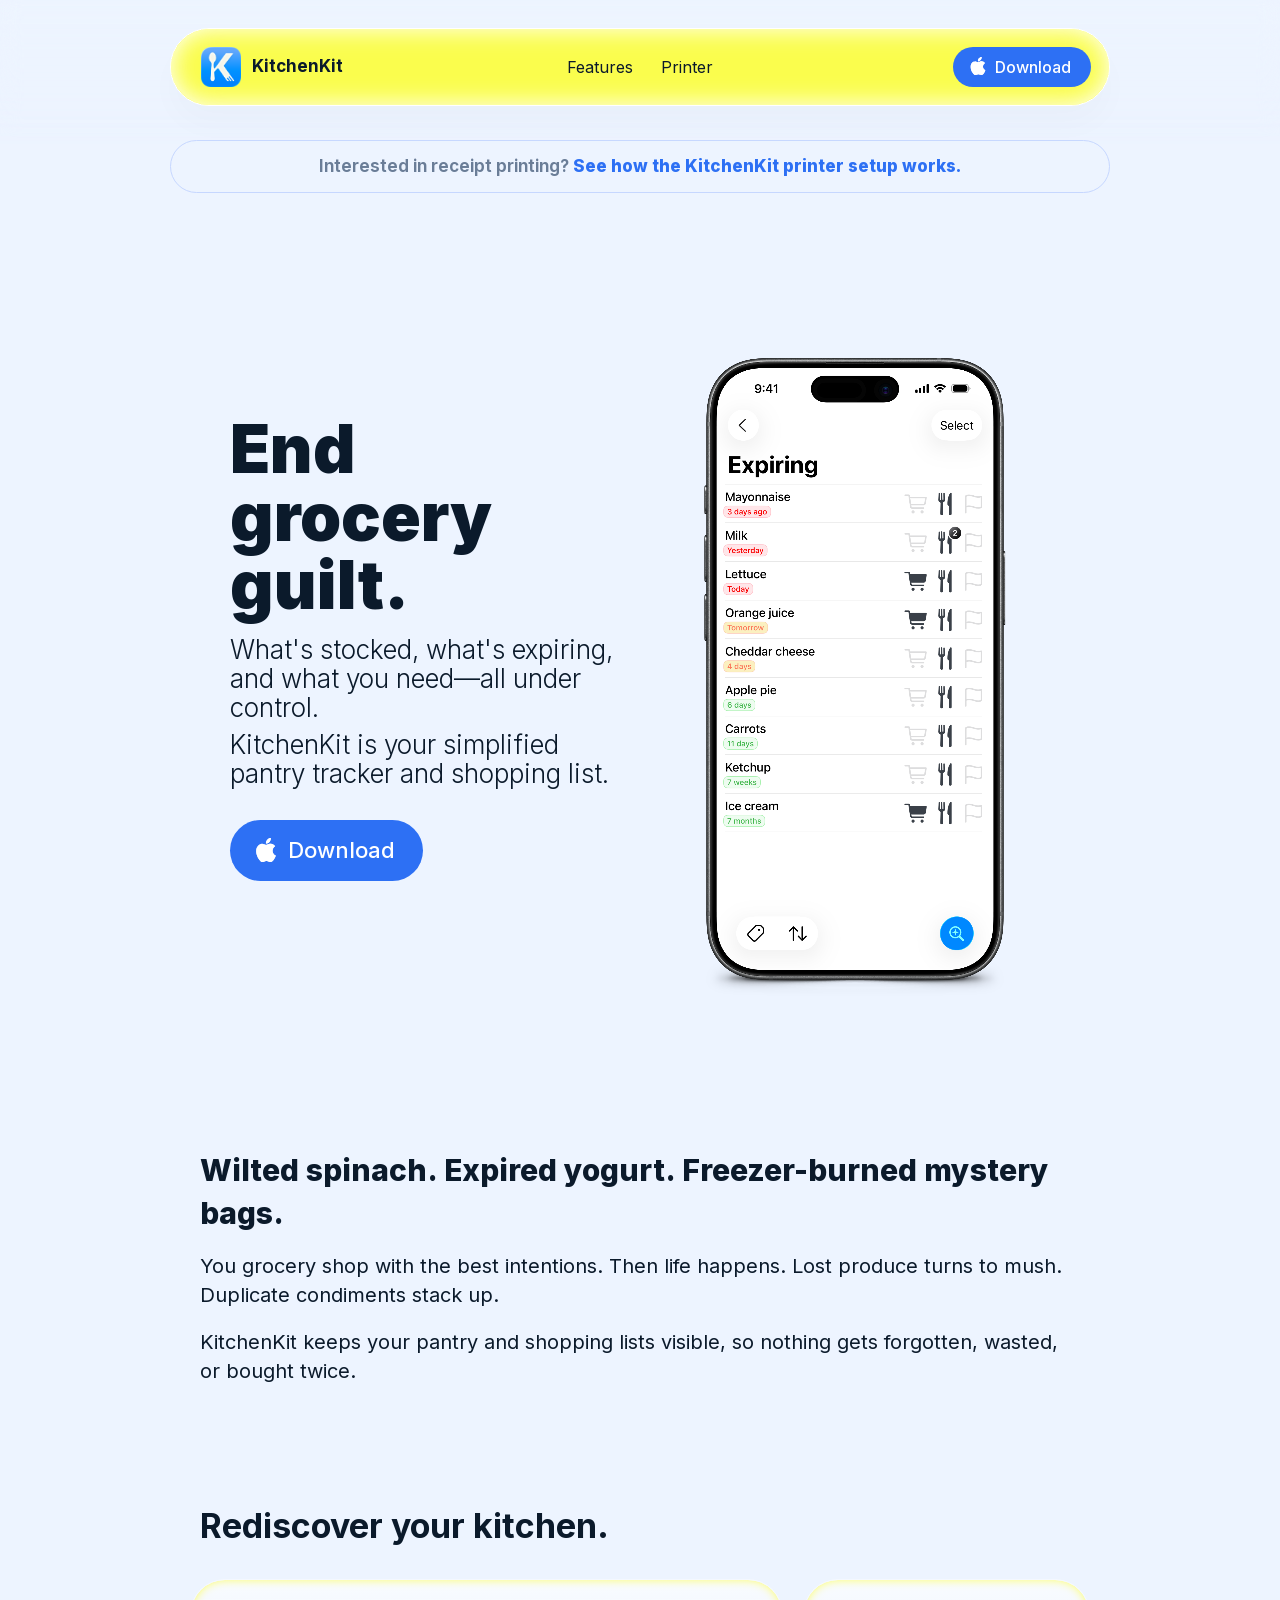
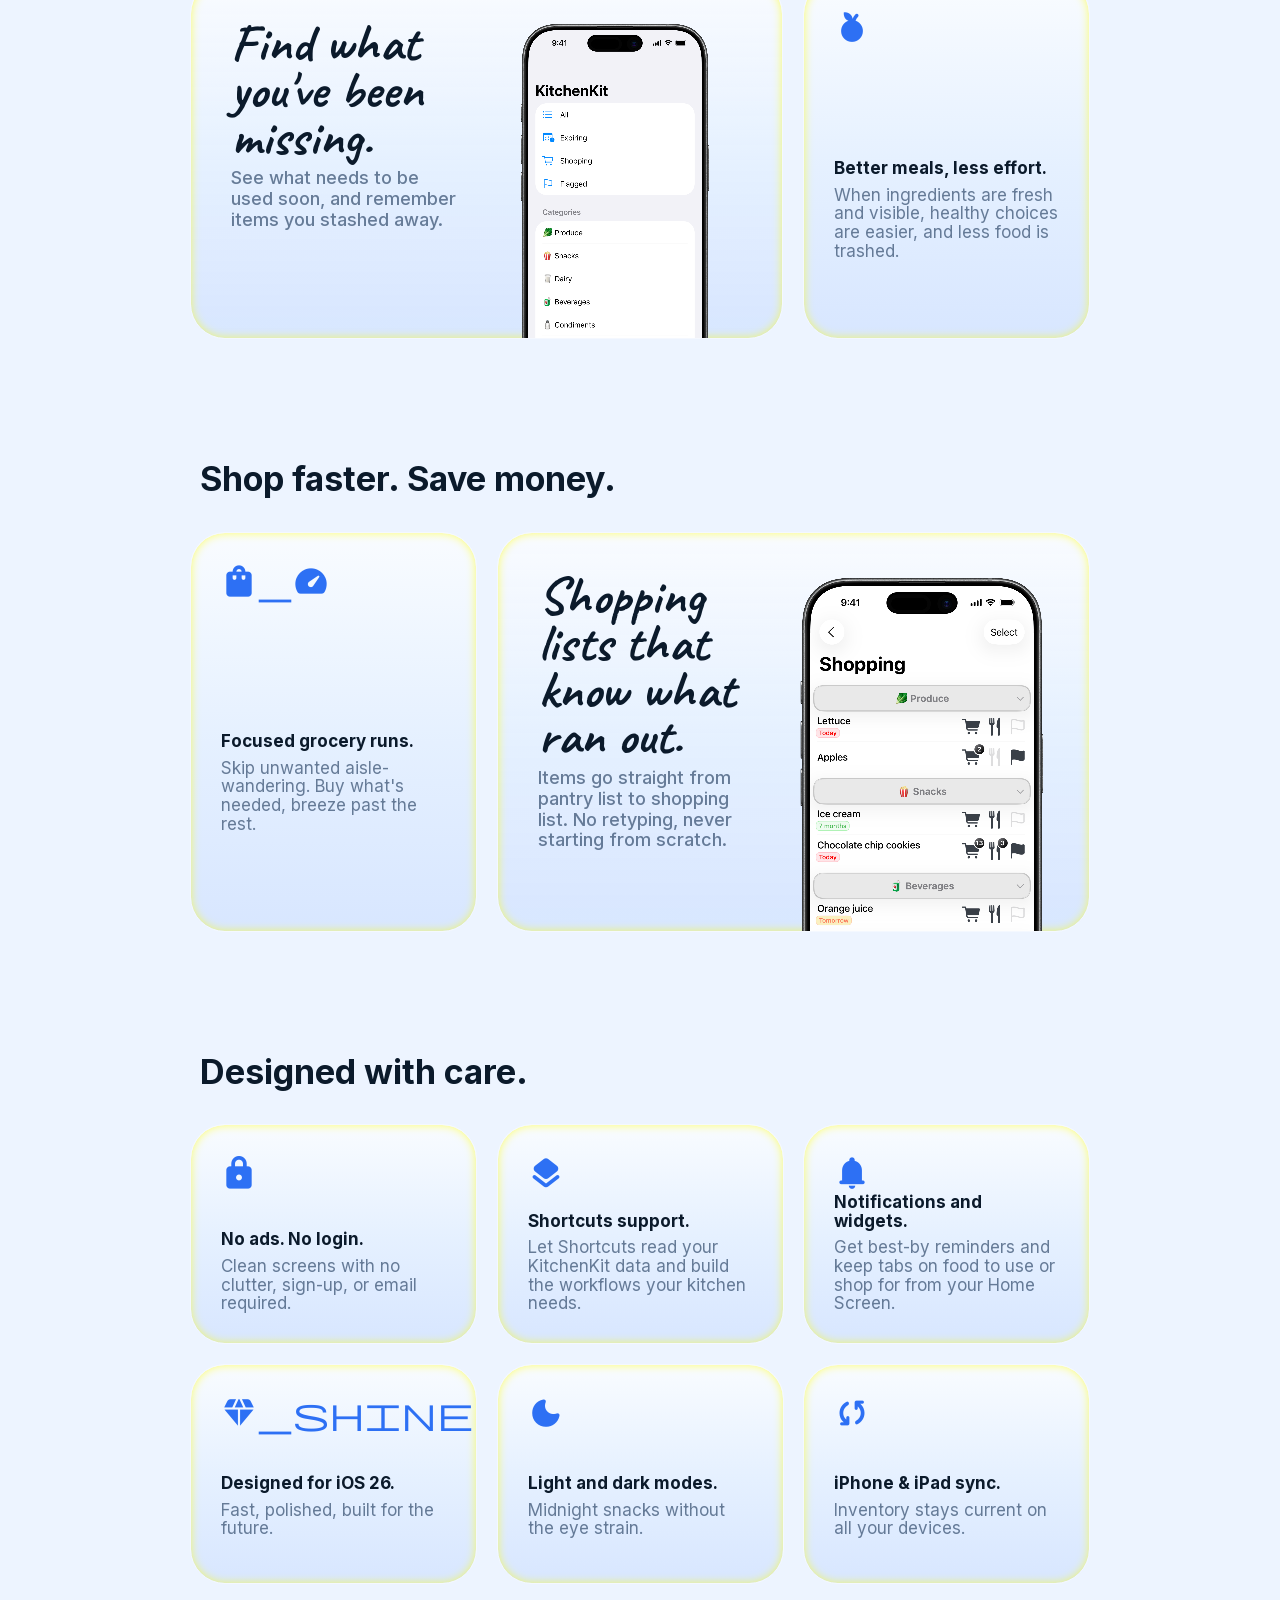
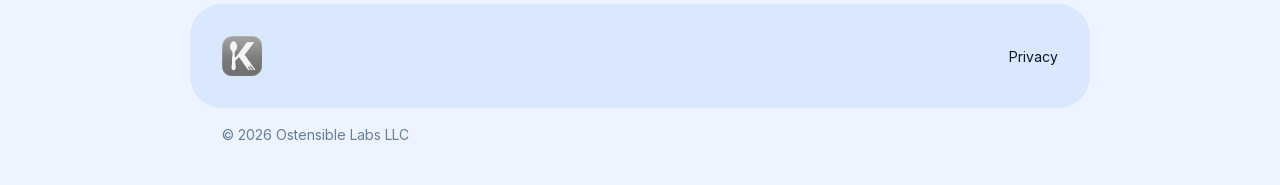
==== index.html @ ac27ef73 "Update site with new features and printer writeup" ====
<!DOCTYPE html><html lang="en" data-theme="system"><head><meta charSet="utf-8"/><meta name="viewport" content="width=device-width, initial-scale=1"/><link rel="preload" href="/_next/static/media/406d3fc8d5ec9f59-s.p.06~5xv2ritwv5.woff2" as="font" crossorigin="" type="font/woff2"/><link rel="preload" href="/_next/static/media/83afe278b6a6bb3c-s.p.0q-301v4kxxnr.woff2" as="font" crossorigin="" type="font/woff2"/><link rel="preload" href="/_next/static/media/a85fe84266768609-s.p.05b418i5bs~lg.woff2" as="font" crossorigin="" type="font/woff2"/><link rel="stylesheet" href="/_next/static/chunks/0ygfk40_zyodk.css" data-precedence="next"/><link rel="stylesheet" href="/_next/static/chunks/0njtrx52cuap4.css" data-precedence="next"/><link rel="stylesheet" href="/_next/static/chunks/0i_fiq9~obleo.css" data-precedence="next"/><link rel="preload" as="script" fetchPriority="low" href="/_next/static/chunks/0.ka_8e53791..js"/><script src="/_next/static/chunks/0egwww7hzojtt.js" async=""></script><script src="/_next/static/chunks/0.nyih6t2owxs.js" async=""></script><script src="/_next/static/chunks/02fs2wyvw114e.js" async=""></script><script src="/_next/static/chunks/turbopack-13m7b_8ivuszm.js" async=""></script><script src="/_next/static/chunks/03.egb8qn_ih4.js" async=""></script><script src="/_next/static/chunks/0i71lkp~0_t5l.js" async=""></script><script src="/_next/static/chunks/0c_oglwvjbowc.js" async=""></script><script src="/_next/static/chunks/17ot4vrs5p2jm.js" async=""></script><link rel="preload" href="https://fonts.googleapis.com/css2?family=Material+Symbols+Rounded:opsz,wght,FILL,GRAD@30,600,0..1,0&amp;icon_names=block,check_circle,close,dark_mode,diamond_shine,kitchen,layers,lock,mail,menu,notifications,nutrition,open_in_full,open_in_new,pause,play_arrow,savings,send,shopping_bag_speed,star,sync,target" as="style"/><meta name="apple-itunes-app" content="app-id=6754018760"/><link rel="icon" href="/favicon.png" type="image/png" sizes="48x48"/><meta name="next-size-adjust" content=""/><title>KitchenKit: Grocery Organizer App</title><meta name="description" content="KitchenKit is a pantry inventory and grocery list app for iPhone and iPad. Track what&#x27;s stocked, see what&#x27;s expiring, and avoid duplicate purchases. No ads, no login required."/><meta property="og:title" content="KitchenKit"/><meta property="og:description" content="End grocery guilt with simple tracking you&#x27;ll stick with."/><meta property="og:url" content="https://kitchenkitapp.com"/><meta property="og:image" content="https://kitchenkitapp.com/og-preview.png"/><meta property="og:image:width" content="1200"/><meta property="og:image:height" content="720"/><meta property="og:type" content="website"/><meta name="twitter:card" content="summary_large_image"/><meta name="twitter:title" content="KitchenKit"/><meta name="twitter:description" content="Track inventory, catch expiring items, and shop with confidence."/><meta name="twitter:image" content="https://kitchenkitapp.com/og-preview.png"/><style id="theme-style">
      :root,
      :root[data-theme="light"] {
        color-scheme: light;
        --color-scheme: light;
        --color-text-primary: oklch(21.42% 0.04 252.78deg);
--color-text-secondary: oklch(34.62% 0.07 256.04deg / 0.64);
--color-fill-0: oklch(100% 0 none);
--color-fill-1: oklch(96.58% 0.02 262.77deg);
--color-fill-2: oklch(92.63% 0.04 264.4deg);
--color-fill-3: oklch(87.94% 0.06 267.05deg);
--color-accent-brand: oklch(57.99% 0.21 262.05deg);
--color-accent-orange: oklch(75.33% 0.17 55.71deg);
--color-accent-green: oklch(73.03% 0.19 147.44deg);
--color-accent-red: oklch(65.42% 0.23 28.66deg);
--color-accent-blue: oklch(60.27% 0.22 257.42deg);
--color-accent-indigo: oklch(52.94% 0.19 278.34deg);
--color-accent-mint: oklch(74.81% 0.13 189.02deg);
--color-accent-purple: oklch(61.49% 0.21 312.42deg);
--color-accent-pink: oklch(64.97% 0.24 17.9deg);
--color-text-accent-brand: oklch(100% 0 none);
      }

      @media (prefers-color-scheme: dark) {
        :root {
          color-scheme: dark;
          --color-scheme: dark;
          --color-text-primary: oklch(97.27% 0.01 266.74deg);
--color-text-secondary: oklch(87.25% 0.05 261.35deg / 0.7);
--color-fill-0: oklch(18.31% 0.03 263.38deg);
--color-fill-1: oklch(20.13% 0.03 263.36deg);
--color-fill-2: oklch(27.42% 0.05 262.63deg);
--color-fill-3: oklch(32.5% 0.06 264.64deg);
--color-accent-brand: oklch(61.2% 0.17 258.48deg);
--color-accent-orange: oklch(76.19% 0.17 57.05deg);
--color-accent-green: oklch(75.55% 0.21 146.98deg);
--color-accent-red: oklch(66.33% 0.22 28.29deg);
--color-accent-blue: oklch(62.42% 0.21 255.48deg);
--color-accent-indigo: oklch(55.64% 0.2 278.15deg);
--color-accent-mint: oklch(85.14% 0.11 192.43deg);
--color-accent-purple: oklch(65.6% 0.23 312.43deg);
--color-accent-pink: oklch(65.77% 0.23 16.02deg);
--color-text-accent-brand: oklch(100% 0 none);
        }
      }

      :root[data-theme="dark"] {
        color-scheme: dark;
        --color-scheme: dark;
        --color-text-primary: oklch(97.27% 0.01 266.74deg);
--color-text-secondary: oklch(87.25% 0.05 261.35deg / 0.7);
--color-fill-0: oklch(18.31% 0.03 263.38deg);
--color-fill-1: oklch(20.13% 0.03 263.36deg);
--color-fill-2: oklch(27.42% 0.05 262.63deg);
--color-fill-3: oklch(32.5% 0.06 264.64deg);
--color-accent-brand: oklch(61.2% 0.17 258.48deg);
--color-accent-orange: oklch(76.19% 0.17 57.05deg);
--color-accent-green: oklch(75.55% 0.21 146.98deg);
--color-accent-red: oklch(66.33% 0.22 28.29deg);
--color-accent-blue: oklch(62.42% 0.21 255.48deg);
--color-accent-indigo: oklch(55.64% 0.2 278.15deg);
--color-accent-mint: oklch(85.14% 0.11 192.43deg);
--color-accent-purple: oklch(65.6% 0.23 312.43deg);
--color-accent-pink: oklch(65.77% 0.23 16.02deg);
--color-text-accent-brand: oklch(100% 0 none);
      }
    </style><link rel="stylesheet" href="https://fonts.googleapis.com/css2?family=Material+Symbols+Rounded:opsz,wght,FILL,GRAD@30,600,0..1,0&amp;icon_names=block,check_circle,close,dark_mode,diamond_shine,kitchen,layers,lock,mail,menu,notifications,nutrition,open_in_full,open_in_new,pause,play_arrow,savings,send,shopping_bag_speed,star,sync,target"/><script src="/_next/static/chunks/03~yq9q893hmn.js" noModule=""></script></head><body class="inter_5972bc34-module__OU16Qa__className"><div hidden=""><!--$--><!--/$--></div><div class="navbar-module__X2QfBG__spacer"></div><div class="navbar-module__X2QfBG__navbarContainer"><nav class="navbar-module__X2QfBG__navbar"><div class="navbar-module__X2QfBG__content"><a class="navbar-module__X2QfBG__appIdentity" href="/"><div class="navbar-module__X2QfBG__appIconContainer"></div><div class="navbar-module__X2QfBG__appName">KitchenKit</div></a><ul class="navbar-module__X2QfBG__navLinks"><li><a href="/">Features</a></li><li><a href="/printer">Printer</a></li></ul><div class="navbar-module__X2QfBG__action"><a href="https://apps.apple.com/app/id6754018760" class="download_action_button-module__mjE9nq__downloadActionButton download_action_button-module__mjE9nq__small" target="_blank"><div class="download_action_button-module__mjE9nq__label"><div class="download_action_button-module__mjE9nq__appleLogo"><svg xmlns="http://www.w3.org/2000/svg" width="18" height="18" fill="currentColor" viewBox="0 0 16 16"><path d="M11.182.008C11.148-.03 9.923.023 8.857 1.18c-1.066 1.156-.902 2.482-.878 2.516s1.52.087 2.475-1.258.762-2.391.728-2.43m3.314 11.733c-.048-.096-2.325-1.234-2.113-3.422s1.675-2.789 1.698-2.854-.597-.79-1.254-1.157a3.7 3.7 0 0 0-1.563-.434c-.108-.003-.483-.095-1.254.116-.508.139-1.653.589-1.968.607-.316.018-1.256-.522-2.267-.665-.647-.125-1.333.131-1.824.328-.49.196-1.422.754-2.074 2.237-.652 1.482-.311 3.83-.067 4.56s.625 1.924 1.273 2.796c.576.984 1.34 1.667 1.659 1.899s1.219.386 1.843.067c.502-.308 1.408-.485 1.766-.472.357.013 1.061.154 1.782.539.571.197 1.111.115 1.652-.105.541-.221 1.324-1.059 2.238-2.758q.52-1.185.473-1.282"></path><path d="M11.182.008C11.148-.03 9.923.023 8.857 1.18c-1.066 1.156-.902 2.482-.878 2.516s1.52.087 2.475-1.258.762-2.391.728-2.43m3.314 11.733c-.048-.096-2.325-1.234-2.113-3.422s1.675-2.789 1.698-2.854-.597-.79-1.254-1.157a3.7 3.7 0 0 0-1.563-.434c-.108-.003-.483-.095-1.254.116-.508.139-1.653.589-1.968.607-.316.018-1.256-.522-2.267-.665-.647-.125-1.333.131-1.824.328-.49.196-1.422.754-2.074 2.237-.652 1.482-.311 3.83-.067 4.56s.625 1.924 1.273 2.796c.576.984 1.34 1.667 1.659 1.899s1.219.386 1.843.067c.502-.308 1.408-.485 1.766-.472.357.013 1.061.154 1.782.539.571.197 1.111.115 1.652-.105.541-.221 1.324-1.059 2.238-2.758q.52-1.185.473-1.282"></path></svg></div><div class="download_action_button-module__mjE9nq__downloadLabel">Download</div></div></a></div><button type="button" class="navbar-module__X2QfBG__mobileMenuButton" aria-label="Open menu" aria-expanded="false" aria-controls="mobile-navigation-menu"><span class="material-symbols-rounded icon-module__fq8PUW__icon icon-module__fq8PUW__iconOutlined " style="font-size:24px">menu</span></button></div></nav></div><section class="section-module__MNCEUG__section" style="padding-top:36px"><div style="width:100%;padding:14px 22px;border:1px solid var(--color-fill-3);border-radius:999px;background:var(--color-fill-1);color:var(--color-text-secondary);font-size:17px;font-weight:650;line-height:1.35;text-align:center">Interested in receipt printing?<!-- --> <a href="/printer" style="color:var(--color-accent-brand);font-weight:800">See how the KitchenKit printer setup works.</a></div></section><section class="section-module__MNCEUG__section" style="padding-top:56px"><div class="hero-module__C0jTtW__hero"><div class="hero-module__C0jTtW__content"><h1 class="hero-module__C0jTtW__title undefined">End grocery guilt.</h1><p class="hero-module__C0jTtW__subtitle">What&#x27;s stocked, what&#x27;s expiring, and what you need—all under control.<span style="display:block;margin-top:0.35em">KitchenKit is your simplified pantry tracker and shopping list.</span></p><div class="hero-module__C0jTtW__action"><a href="https://apps.apple.com/app/id6754018760" class="download_action_button-module__mjE9nq__downloadActionButton download_action_button-module__mjE9nq__large" target="_blank"><div class="download_action_button-module__mjE9nq__label"><div class="download_action_button-module__mjE9nq__appleLogo"><svg xmlns="http://www.w3.org/2000/svg" width="24" height="24" fill="currentColor" viewBox="0 0 16 16"><path d="M11.182.008C11.148-.03 9.923.023 8.857 1.18c-1.066 1.156-.902 2.482-.878 2.516s1.52.087 2.475-1.258.762-2.391.728-2.43m3.314 11.733c-.048-.096-2.325-1.234-2.113-3.422s1.675-2.789 1.698-2.854-.597-.79-1.254-1.157a3.7 3.7 0 0 0-1.563-.434c-.108-.003-.483-.095-1.254.116-.508.139-1.653.589-1.968.607-.316.018-1.256-.522-2.267-.665-.647-.125-1.333.131-1.824.328-.49.196-1.422.754-2.074 2.237-.652 1.482-.311 3.83-.067 4.56s.625 1.924 1.273 2.796c.576.984 1.34 1.667 1.659 1.899s1.219.386 1.843.067c.502-.308 1.408-.485 1.766-.472.357.013 1.061.154 1.782.539.571.197 1.111.115 1.652-.105.541-.221 1.324-1.059 2.238-2.758q.52-1.185.473-1.282"></path><path d="M11.182.008C11.148-.03 9.923.023 8.857 1.18c-1.066 1.156-.902 2.482-.878 2.516s1.52.087 2.475-1.258.762-2.391.728-2.43m3.314 11.733c-.048-.096-2.325-1.234-2.113-3.422s1.675-2.789 1.698-2.854-.597-.79-1.254-1.157a3.7 3.7 0 0 0-1.563-.434c-.108-.003-.483-.095-1.254.116-.508.139-1.653.589-1.968.607-.316.018-1.256-.522-2.267-.665-.647-.125-1.333.131-1.824.328-.49.196-1.422.754-2.074 2.237-.652 1.482-.311 3.83-.067 4.56s.625 1.924 1.273 2.796c.576.984 1.34 1.667 1.659 1.899s1.219.386 1.843.067c.502-.308 1.408-.485 1.766-.472.357.013 1.061.154 1.782.539.571.197 1.111.115 1.652-.105.541-.221 1.324-1.059 2.238-2.758q.52-1.185.473-1.282"></path></svg></div><div class="download_action_button-module__mjE9nq__downloadLabel">Download</div></div></a></div></div><div class="hero-module__C0jTtW__media"><div class="hero_image-module__nOVdra__heroImage"><div class="hero_image-module__nOVdra__shadow" style="--bottom-offset:0px"><img alt="" loading="lazy" width="592" height="68" decoding="async" data-nimg="1" style="color:transparent;width:100%;height:auto" src="/app_view/iphone_shadow.png"/></div><canvas class="hero_image-module__nOVdra__imageCanvas" aria-label="KitchenKit iPhone app showing expiring food items organized by category with color-coded dates."></canvas></div></div></div></section><section class="section-module__MNCEUG__section"><div style="width:100%;padding:0 30px;font-size:20px;line-height:1.45"><p style="font-weight:800;font-size:30px">Wilted spinach. Expired yogurt. Freezer-burned mystery bags.</p><p style="margin-top:16px">You grocery shop with the best intentions. Then life happens. Lost produce turns to mush. Duplicate condiments stack up.</p><p style="margin-top:18px">KitchenKit keeps your pantry and shopping lists visible, so nothing gets forgotten, wasted, or bought twice.</p></div></section><section class="section-module__MNCEUG__section" id="features"><h2 class="section-module__MNCEUG__title">Rediscover your kitchen.</h2><div class="card_grid-module__MYVjaq__cardGrid" style="--card-height:360px"><figure class="shared-module__Prmz1W__gridCardItem shared-module__Prmz1W__twoThirds"><div class="stacked_card-module__vKp07a__content stacked_card-module__vKp07a__reverse"><div class="stacked_card-module__vKp07a__media"></div><div class="stacked_card-module__vKp07a__text stacked_card-module__vKp07a__reverse stacked_card-module__vKp07a__leading"><div class="stacked_card-module__vKp07a__textContent"><h2 class="stacked_card-module__vKp07a__title whimsicalFont caveat_79ef359-module__NsTana__className stacked_card-module__vKp07a__whimsical">Find what you&#x27;ve been missing.</h2><p class="stacked_card-module__vKp07a__description">See what needs to be used soon, and remember items you stashed away.</p></div></div></div></figure><figure class="shared-module__Prmz1W__gridCardItem shared-module__Prmz1W__third"><div class="icon_card-module__-dRvYq__iconCard"><div class="icon_card-module__-dRvYq__icon" aria-hidden="true"><span class="material-symbols-rounded icon-module__fq8PUW__icon icon-module__fq8PUW__iconFilled icon-module__fq8PUW__large">nutrition</span></div><div class="icon_card-module__-dRvYq__info"><h2 class="icon_card-module__-dRvYq__title ">Better meals, less effort.</h2><p class="icon_card-module__-dRvYq__description">When ingredients are fresh and visible, healthy choices are easier, and less food is trashed.</p></div></div></figure></div></section><section class="section-module__MNCEUG__section"><h2 class="section-module__MNCEUG__title">Shop faster. Save money.</h2><div class="card_grid-module__MYVjaq__cardGrid" style="--card-height:400px"><figure class="shared-module__Prmz1W__gridCardItem shared-module__Prmz1W__third"><div class="icon_card-module__-dRvYq__iconCard"><div class="icon_card-module__-dRvYq__icon" aria-hidden="true"><span class="material-symbols-rounded icon-module__fq8PUW__icon icon-module__fq8PUW__iconFilled icon-module__fq8PUW__large">shopping_bag_speed</span></div><div class="icon_card-module__-dRvYq__info"><h2 class="icon_card-module__-dRvYq__title ">Focused grocery runs.</h2><p class="icon_card-module__-dRvYq__description">Skip unwanted aisle-wandering. Buy what&#x27;s needed, breeze past the rest.</p></div></div></figure><figure class="shared-module__Prmz1W__gridCardItem shared-module__Prmz1W__twoThirds"><div class="stacked_card-module__vKp07a__content stacked_card-module__vKp07a__reverse"><div class="stacked_card-module__vKp07a__media"></div><div class="stacked_card-module__vKp07a__text stacked_card-module__vKp07a__reverse stacked_card-module__vKp07a__leading"><div class="stacked_card-module__vKp07a__textContent"><h2 class="stacked_card-module__vKp07a__title whimsicalFont caveat_79ef359-module__NsTana__className stacked_card-module__vKp07a__whimsical">Shopping lists that know what ran out.</h2><p class="stacked_card-module__vKp07a__description">Items go straight from pantry list to shopping list. No retyping, never starting from scratch.</p></div></div></div></figure></div></section><section class="section-module__MNCEUG__section"><h2 class="section-module__MNCEUG__title">Designed with care.</h2><div class="card_grid-module__MYVjaq__cardGrid" style="--card-height:220px"><figure class="shared-module__Prmz1W__gridCardItem shared-module__Prmz1W__third"><div class="icon_card-module__-dRvYq__iconCard"><div class="icon_card-module__-dRvYq__icon" aria-hidden="true"><span class="material-symbols-rounded icon-module__fq8PUW__icon icon-module__fq8PUW__iconFilled icon-module__fq8PUW__large">lock</span></div><div class="icon_card-module__-dRvYq__info"><h2 class="icon_card-module__-dRvYq__title ">No ads. No login.</h2><p class="icon_card-module__-dRvYq__description">Clean screens with no clutter, sign-up, or email required.</p></div></div></figure><figure class="shared-module__Prmz1W__gridCardItem shared-module__Prmz1W__third"><div class="icon_card-module__-dRvYq__iconCard"><div class="icon_card-module__-dRvYq__icon" aria-hidden="true"><span class="material-symbols-rounded icon-module__fq8PUW__icon icon-module__fq8PUW__iconFilled icon-module__fq8PUW__large">layers</span></div><div class="icon_card-module__-dRvYq__info"><h2 class="icon_card-module__-dRvYq__title ">Shortcuts support.</h2><p class="icon_card-module__-dRvYq__description">Let Shortcuts read your KitchenKit data and build the workflows your kitchen needs.</p></div></div></figure><figure class="shared-module__Prmz1W__gridCardItem shared-module__Prmz1W__third"><div class="icon_card-module__-dRvYq__iconCard"><div class="icon_card-module__-dRvYq__icon" aria-hidden="true"><span class="material-symbols-rounded icon-module__fq8PUW__icon icon-module__fq8PUW__iconFilled icon-module__fq8PUW__large">notifications</span></div><div class="icon_card-module__-dRvYq__info"><h2 class="icon_card-module__-dRvYq__title ">Notifications and widgets.</h2><p class="icon_card-module__-dRvYq__description">Get best-by reminders and keep tabs on food to use or shop for from your Home Screen.</p></div></div></figure><figure class="shared-module__Prmz1W__gridCardItem shared-module__Prmz1W__third"><div class="icon_card-module__-dRvYq__iconCard"><div class="icon_card-module__-dRvYq__icon" aria-hidden="true"><span class="material-symbols-rounded icon-module__fq8PUW__icon icon-module__fq8PUW__iconFilled icon-module__fq8PUW__large">diamond_shine</span></div><div class="icon_card-module__-dRvYq__info"><h2 class="icon_card-module__-dRvYq__title ">Designed for iOS 26.</h2><p class="icon_card-module__-dRvYq__description">Fast, polished, built for the future.</p></div></div></figure><figure class="shared-module__Prmz1W__gridCardItem shared-module__Prmz1W__third"><div class="icon_card-module__-dRvYq__iconCard"><div class="icon_card-module__-dRvYq__icon" aria-hidden="true"><span class="material-symbols-rounded icon-module__fq8PUW__icon icon-module__fq8PUW__iconFilled icon-module__fq8PUW__large">dark_mode</span></div><div class="icon_card-module__-dRvYq__info"><h2 class="icon_card-module__-dRvYq__title ">Light and dark modes.</h2><p class="icon_card-module__-dRvYq__description">Midnight snacks without the eye strain.</p></div></div></figure><figure class="shared-module__Prmz1W__gridCardItem shared-module__Prmz1W__third"><div class="icon_card-module__-dRvYq__iconCard"><div class="icon_card-module__-dRvYq__icon" aria-hidden="true"><span class="material-symbols-rounded icon-module__fq8PUW__icon icon-module__fq8PUW__iconFilled icon-module__fq8PUW__large">sync</span></div><div class="icon_card-module__-dRvYq__info"><h2 class="icon_card-module__-dRvYq__title ">iPhone &amp; iPad sync.</h2><p class="icon_card-module__-dRvYq__description">Inventory stays current on all your devices.</p></div></div></figure></div></section><!--$--><!--/$--><footer class="compact_footer-module__0-qQYW__compactFooter"><div class="compact_footer-module__0-qQYW__main"><div aria-hidden="true"></div><div class="compact_footer-module__0-qQYW__links"><ul class="compact_footer-module__0-qQYW__links"><li><a href="/privacy" class="compact_footer-module__0-qQYW__link" target="_self">Privacy</a></li></ul></div></div><div class="compact_footer-module__0-qQYW__footnotes"><div>© 2026 Ostensible Labs LLC</div><div></div></div></footer><script src="/_next/static/chunks/0.ka_8e53791..js" id="_R_" async=""></script><script>(self.__next_f=self.__next_f||[]).push([0])</script><script>self.__next_f.push([1,"1:\"$Sreact.fragment\"\n2:I[63007,[\"/_next/static/chunks/03.egb8qn_ih4.js\",\"/_next/static/chunks/0i71lkp~0_t5l.js\"],\"default\"]\n3:I[27620,[\"/_next/static/chunks/03.egb8qn_ih4.js\",\"/_next/static/chunks/0i71lkp~0_t5l.js\"],\"default\"]\na:I[25559,[],\"default\",1]\n:HL[\"/_next/static/chunks/0ygfk40_zyodk.css\",\"style\"]\n:HL[\"/_next/static/chunks/0njtrx52cuap4.css\",\"style\"]\n:HL[\"/_next/static/chunks/0i_fiq9~obleo.css\",\"style\"]\n:HL[\"/_next/static/media/406d3fc8d5ec9f59-s.p.06~5xv2ritwv5.woff2\",\"font\",{\"crossOrigin\":\"\",\"type\":\"font/woff2\"}]\n:HL[\"/_next/static/media/83afe278b6a6bb3c-s.p.0q-301v4kxxnr.woff2\",\"font\",{\"crossOrigin\":\"\",\"type\":\"font/woff2\"}]\n:HL[\"/_next/static/media/a85fe84266768609-s.p.05b418i5bs~lg.woff2\",\"font\",{\"crossOrigin\":\"\",\"type\":\"font/woff2\"}]\n4:Tae2,"])</script><script>self.__next_f.push([1,"\n      :root,\n      :root[data-theme=\"light\"] {\n        color-scheme: light;\n        --color-scheme: light;\n        --color-text-primary: oklch(21.42% 0.04 252.78deg);\n--color-text-secondary: oklch(34.62% 0.07 256.04deg / 0.64);\n--color-fill-0: oklch(100% 0 none);\n--color-fill-1: oklch(96.58% 0.02 262.77deg);\n--color-fill-2: oklch(92.63% 0.04 264.4deg);\n--color-fill-3: oklch(87.94% 0.06 267.05deg);\n--color-accent-brand: oklch(57.99% 0.21 262.05deg);\n--color-accent-orange: oklch(75.33% 0.17 55.71deg);\n--color-accent-green: oklch(73.03% 0.19 147.44deg);\n--color-accent-red: oklch(65.42% 0.23 28.66deg);\n--color-accent-blue: oklch(60.27% 0.22 257.42deg);\n--color-accent-indigo: oklch(52.94% 0.19 278.34deg);\n--color-accent-mint: oklch(74.81% 0.13 189.02deg);\n--color-accent-purple: oklch(61.49% 0.21 312.42deg);\n--color-accent-pink: oklch(64.97% 0.24 17.9deg);\n--color-text-accent-brand: oklch(100% 0 none);\n      }\n\n      @media (prefers-color-scheme: dark) {\n        :root {\n          color-scheme: dark;\n          --color-scheme: dark;\n          --color-text-primary: oklch(97.27% 0.01 266.74deg);\n--color-text-secondary: oklch(87.25% 0.05 261.35deg / 0.7);\n--color-fill-0: oklch(18.31% 0.03 263.38deg);\n--color-fill-1: oklch(20.13% 0.03 263.36deg);\n--color-fill-2: oklch(27.42% 0.05 262.63deg);\n--color-fill-3: oklch(32.5% 0.06 264.64deg);\n--color-accent-brand: oklch(61.2% 0.17 258.48deg);\n--color-accent-orange: oklch(76.19% 0.17 57.05deg);\n--color-accent-green: oklch(75.55% 0.21 146.98deg);\n--color-accent-red: oklch(66.33% 0.22 28.29deg);\n--color-accent-blue: oklch(62.42% 0.21 255.48deg);\n--color-accent-indigo: oklch(55.64% 0.2 278.15deg);\n--color-accent-mint: oklch(85.14% 0.11 192.43deg);\n--color-accent-purple: oklch(65.6% 0.23 312.43deg);\n--color-accent-pink: oklch(65.77% 0.23 16.02deg);\n--color-text-accent-brand: oklch(100% 0 none);\n        }\n      }\n\n      :root[data-theme=\"dark\"] {\n        color-scheme: dark;\n        --color-scheme: dark;\n        --color-text-primary: oklch(97.27% 0.01 266.74deg);\n--color-text-secondary: oklch(87.25% 0.05 261.35deg / 0.7);\n--color-fill-0: oklch(18.31% 0.03 263.38deg);\n--color-fill-1: oklch(20.13% 0.03 263.36deg);\n--color-fill-2: oklch(27.42% 0.05 262.63deg);\n--color-fill-3: oklch(32.5% 0.06 264.64deg);\n--color-accent-brand: oklch(61.2% 0.17 258.48deg);\n--color-accent-orange: oklch(76.19% 0.17 57.05deg);\n--color-accent-green: oklch(75.55% 0.21 146.98deg);\n--color-accent-red: oklch(66.33% 0.22 28.29deg);\n--color-accent-blue: oklch(62.42% 0.21 255.48deg);\n--color-accent-indigo: oklch(55.64% 0.2 278.15deg);\n--color-accent-mint: oklch(85.14% 0.11 192.43deg);\n--color-accent-purple: oklch(65.6% 0.23 312.43deg);\n--color-accent-pink: oklch(65.77% 0.23 16.02deg);\n--color-text-accent-brand: oklch(100% 0 none);\n      }\n    "])</script><script>self.__next_f.push([1,"0:{\"P\":null,\"c\":[\"\",\"\"],\"q\":\"\",\"i\":false,\"f\":[[[\"\",{\"children\":[\"(main)\",{\"children\":[\"__PAGE__\",{}]},\"$undefined\",\"$undefined\",16]}],[[\"$\",\"$1\",\"c\",{\"children\":[null,[\"$\",\"$L2\",null,{\"parallelRouterKey\":\"children\",\"error\":\"$undefined\",\"errorStyles\":\"$undefined\",\"errorScripts\":\"$undefined\",\"template\":[\"$\",\"$L3\",null,{}],\"templateStyles\":\"$undefined\",\"templateScripts\":\"$undefined\",\"notFound\":[[[\"$\",\"title\",null,{\"children\":\"404: This page could not be found.\"}],[\"$\",\"div\",null,{\"style\":{\"fontFamily\":\"system-ui,\\\"Segoe UI\\\",Roboto,Helvetica,Arial,sans-serif,\\\"Apple Color Emoji\\\",\\\"Segoe UI Emoji\\\"\",\"height\":\"100vh\",\"textAlign\":\"center\",\"display\":\"flex\",\"flexDirection\":\"column\",\"alignItems\":\"center\",\"justifyContent\":\"center\"},\"children\":[\"$\",\"div\",null,{\"children\":[[\"$\",\"style\",null,{\"dangerouslySetInnerHTML\":{\"__html\":\"body{color:#000;background:#fff;margin:0}.next-error-h1{border-right:1px solid rgba(0,0,0,.3)}@media (prefers-color-scheme:dark){body{color:#fff;background:#000}.next-error-h1{border-right:1px solid rgba(255,255,255,.3)}}\"}}],[\"$\",\"h1\",null,{\"className\":\"next-error-h1\",\"style\":{\"display\":\"inline-block\",\"margin\":\"0 20px 0 0\",\"padding\":\"0 23px 0 0\",\"fontSize\":24,\"fontWeight\":500,\"verticalAlign\":\"top\",\"lineHeight\":\"49px\"},\"children\":404}],[\"$\",\"div\",null,{\"style\":{\"display\":\"inline-block\"},\"children\":[\"$\",\"h2\",null,{\"style\":{\"fontSize\":14,\"fontWeight\":400,\"lineHeight\":\"49px\",\"margin\":0},\"children\":\"This page could not be found.\"}]}]]}]}]],[]],\"forbidden\":\"$undefined\",\"unauthorized\":\"$undefined\"}]]}],{\"children\":[[\"$\",\"$1\",\"c\",{\"children\":[[[\"$\",\"link\",\"0\",{\"rel\":\"stylesheet\",\"href\":\"/_next/static/chunks/0ygfk40_zyodk.css\",\"precedence\":\"next\",\"crossOrigin\":\"$undefined\",\"nonce\":\"$undefined\"}],[\"$\",\"link\",\"1\",{\"rel\":\"stylesheet\",\"href\":\"/_next/static/chunks/0njtrx52cuap4.css\",\"precedence\":\"next\",\"crossOrigin\":\"$undefined\",\"nonce\":\"$undefined\"}],[\"$\",\"link\",\"2\",{\"rel\":\"stylesheet\",\"href\":\"/_next/static/chunks/0i_fiq9~obleo.css\",\"precedence\":\"next\",\"crossOrigin\":\"$undefined\",\"nonce\":\"$undefined\"}],[\"$\",\"script\",\"script-0\",{\"src\":\"/_next/static/chunks/0c_oglwvjbowc.js\",\"async\":true,\"nonce\":\"$undefined\"}]],[\"$\",\"html\",null,{\"lang\":\"en\",\"data-theme\":\"system\",\"children\":[[\"$\",\"head\",null,{\"children\":[[\"$\",\"meta\",null,{\"name\":\"apple-itunes-app\",\"content\":\"app-id=6754018760\"}],[\"$\",\"link\",null,{\"rel\":\"icon\",\"href\":\"/favicon.png\",\"type\":\"image/png\",\"sizes\":\"48x48\"}],[\"$\",\"style\",null,{\"id\":\"theme-style\",\"suppressHydrationWarning\":true,\"children\":\"$4\"}],\"$L5\"]}],\"$L6\"]}]]}],{\"children\":[\"$L7\",{},null,false,null]},null,false,null]},null,false,\"$@8\"],\"$L9\",false]],\"m\":\"$undefined\",\"G\":[\"$a\",[]],\"S\":true,\"h\":null,\"s\":\"$undefined\",\"l\":\"$undefined\",\"p\":\"$undefined\",\"d\":\"$undefined\",\"b\":\"Hlc8ZN8mE9JT_6jQbVinO\"}\n"])</script><script>self.__next_f.push([1,"b:I[96003,[\"/_next/static/chunks/0c_oglwvjbowc.js\"],\"ThemeProvider\"]\nc:I[26007,[\"/_next/static/chunks/0c_oglwvjbowc.js\"],\"Navbar\"]\nd:I[43038,[\"/_next/static/chunks/0c_oglwvjbowc.js\"],\"AppIcon\"]\ne:I[46960,[\"/_next/static/chunks/0c_oglwvjbowc.js\",\"/_next/static/chunks/17ot4vrs5p2jm.js\"],\"HeroImage\"]\nf:I[42602,[\"/_next/static/chunks/0c_oglwvjbowc.js\",\"/_next/static/chunks/17ot4vrs5p2jm.js\"],\"StackedCardImage\"]\n17:I[95932,[\"/_next/static/chunks/03.egb8qn_ih4.js\",\"/_next/static/chunks/0i71lkp~0_t5l.js\"],\"ViewportBoundary\"]\n19:I[95932,[\"/_next/static/chunks/03.egb8qn_ih4.js\",\"/_next/static/chunks/0i71lkp~0_t5l.js\"],\"MetadataBoundary\"]\n1a:\"$Sreact.suspense\"\n:HL[\"https://fonts.googleapis.com/css2?family=Material+Symbols+Rounded:opsz,wght,FILL,GRAD@30,600,0..1,0\u0026icon_names=block,check_circle,close,dark_mode,diamond_shine,kitchen,layers,lock,mail,menu,notifications,nutrition,open_in_full,open_in_new,pause,play_arrow,savings,send,shopping_bag_speed,star,sync,target\",\"style\"]\n5:[\"$\",\"link\",null,{\"rel\":\"stylesheet\",\"href\":\"https://fonts.googleapis.com/css2?family=Material+Symbols+Rounded:opsz,wght,FILL,GRAD@30,600,0..1,0\u0026icon_names=block,check_circle,close,dark_mode,diamond_shine,kitchen,layers,lock,mail,menu,notifications,nutrition,open_in_full,open_in_new,pause,play_arrow,savings,send,shopping_bag_speed,star,sync,target\"}]\n"])</script><script>self.__next_f.push([1,"6:[\"$\",\"body\",null,{\"className\":\"inter_5972bc34-module__OU16Qa__className\",\"children\":[\"$\",\"$Lb\",null,{\"children\":[[[\"$\",\"$Lc\",null,{\"icon\":[\"$\",\"$Ld\",null,{\"src\":\"/app_view/app-icon.png\"}],\"appName\":\"KitchenKit\",\"links\":[{\"label\":\"Features\",\"href\":\"/\"},{\"label\":\"Printer\",\"href\":\"/printer\"}],\"action\":[\"$\",\"a\",null,{\"href\":\"https://apps.apple.com/app/id6754018760\",\"className\":\"download_action_button-module__mjE9nq__downloadActionButton download_action_button-module__mjE9nq__small\",\"target\":\"_blank\",\"children\":[\"$\",\"div\",null,{\"className\":\"download_action_button-module__mjE9nq__label\",\"children\":[[\"$\",\"div\",null,{\"className\":\"download_action_button-module__mjE9nq__appleLogo\",\"children\":[\"$\",\"svg\",null,{\"xmlns\":\"http://www.w3.org/2000/svg\",\"width\":18,\"height\":18,\"fill\":\"currentColor\",\"viewBox\":\"0 0 16 16\",\"children\":[[\"$\",\"path\",null,{\"d\":\"M11.182.008C11.148-.03 9.923.023 8.857 1.18c-1.066 1.156-.902 2.482-.878 2.516s1.52.087 2.475-1.258.762-2.391.728-2.43m3.314 11.733c-.048-.096-2.325-1.234-2.113-3.422s1.675-2.789 1.698-2.854-.597-.79-1.254-1.157a3.7 3.7 0 0 0-1.563-.434c-.108-.003-.483-.095-1.254.116-.508.139-1.653.589-1.968.607-.316.018-1.256-.522-2.267-.665-.647-.125-1.333.131-1.824.328-.49.196-1.422.754-2.074 2.237-.652 1.482-.311 3.83-.067 4.56s.625 1.924 1.273 2.796c.576.984 1.34 1.667 1.659 1.899s1.219.386 1.843.067c.502-.308 1.408-.485 1.766-.472.357.013 1.061.154 1.782.539.571.197 1.111.115 1.652-.105.541-.221 1.324-1.059 2.238-2.758q.52-1.185.473-1.282\"}],[\"$\",\"path\",null,{\"d\":\"M11.182.008C11.148-.03 9.923.023 8.857 1.18c-1.066 1.156-.902 2.482-.878 2.516s1.52.087 2.475-1.258.762-2.391.728-2.43m3.314 11.733c-.048-.096-2.325-1.234-2.113-3.422s1.675-2.789 1.698-2.854-.597-.79-1.254-1.157a3.7 3.7 0 0 0-1.563-.434c-.108-.003-.483-.095-1.254.116-.508.139-1.653.589-1.968.607-.316.018-1.256-.522-2.267-.665-.647-.125-1.333.131-1.824.328-.49.196-1.422.754-2.074 2.237-.652 1.482-.311 3.83-.067 4.56s.625 1.924 1.273 2.796c.576.984 1.34 1.667 1.659 1.899s1.219.386 1.843.067c.502-.308 1.408-.485 1.766-.472.357.013 1.061.154 1.782.539.571.197 1.111.115 1.652-.105.541-.221 1.324-1.059 2.238-2.758q.52-1.185.473-1.282\"}]]}]}],[\"$\",\"div\",null,{\"className\":\"download_action_button-module__mjE9nq__downloadLabel\",\"children\":\"Download\"}]]}]}]}],[\"$\",\"$L2\",null,{\"parallelRouterKey\":\"children\",\"error\":\"$undefined\",\"errorStyles\":\"$undefined\",\"errorScripts\":\"$undefined\",\"template\":[\"$\",\"$L3\",null,{}],\"templateStyles\":\"$undefined\",\"templateScripts\":\"$undefined\",\"notFound\":[[[\"$\",\"title\",null,{\"children\":\"404: This page could not be found.\"}],[\"$\",\"div\",null,{\"style\":\"$0:f:0:1:0:props:children:1:props:notFound:0:1:props:style\",\"children\":[\"$\",\"div\",null,{\"children\":[[\"$\",\"style\",null,{\"dangerouslySetInnerHTML\":{\"__html\":\"body{color:#000;background:#fff;margin:0}.next-error-h1{border-right:1px solid rgba(0,0,0,.3)}@media (prefers-color-scheme:dark){body{color:#fff;background:#000}.next-error-h1{border-right:1px solid rgba(255,255,255,.3)}}\"}}],[\"$\",\"h1\",null,{\"className\":\"next-error-h1\",\"style\":\"$0:f:0:1:0:props:children:1:props:notFound:0:1:props:children:props:children:1:props:style\",\"children\":404}],[\"$\",\"div\",null,{\"style\":\"$0:f:0:1:0:props:children:1:props:notFound:0:1:props:children:props:children:2:props:style\",\"children\":[\"$\",\"h2\",null,{\"style\":\"$0:f:0:1:0:props:children:1:props:notFound:0:1:props:children:props:children:2:props:children:props:style\",\"children\":\"This page could not be found.\"}]}]]}]}]],[]],\"forbidden\":\"$undefined\",\"unauthorized\":\"$undefined\"}],[\"$\",\"footer\",null,{\"className\":\"compact_footer-module__0-qQYW__compactFooter\",\"children\":[[\"$\",\"div\",null,{\"className\":\"compact_footer-module__0-qQYW__main\",\"children\":[[\"$\",\"div\",null,{\"className\":\"$undefined\",\"aria-hidden\":\"true\",\"children\":[\"$\",\"$Ld\",null,{\"src\":\"/app_view/app-icon.png\",\"filter\":\"grayscale\"}]}],[\"$\",\"div\",null,{\"className\":\"compact_footer-module__0-qQYW__links\",\"children\":[\"$\",\"ul\",null,{\"className\":\"compact_footer-module__0-qQYW__links\",\"children\":[[\"$\",\"li\",\"/privacy\",{\"children\":[\"$\",\"a\",null,{\"href\":\"/privacy\",\"className\":\"compact_footer-module__0-qQYW__link\",\"target\":\"_self\",\"rel\":\"$undefined\",\"children\":\"Privacy\"}]}]]}]}]]}],[\"$\",\"div\",null,{\"className\":\"compact_footer-module__0-qQYW__footnotes\",\"children\":[[\"$\",\"div\",null,{\"className\":\"$undefined\",\"children\":\"© 2026 Ostensible Labs LLC\"}],[\"$\",\"div\",null,{\"className\":\"$undefined\",\"children\":\"$undefined\"}]]}]]}]],false]}]}]\n"])</script><script>self.__next_f.push([1,"7:[\"$\",\"$1\",\"c\",{\"children\":[[[\"$\",\"section\",null,{\"className\":\"section-module__MNCEUG__section\",\"id\":\"$undefined\",\"style\":{\"paddingTop\":36,\"paddingBottom\":\"$undefined\"},\"children\":[\"$undefined\",[\"$\",\"div\",null,{\"style\":{\"width\":\"100%\",\"padding\":\"14px 22px\",\"border\":\"1px solid var(--color-fill-3)\",\"borderRadius\":\"999px\",\"background\":\"var(--color-fill-1)\",\"color\":\"var(--color-text-secondary)\",\"fontSize\":\"17px\",\"fontWeight\":650,\"lineHeight\":1.35,\"textAlign\":\"center\"},\"children\":[\"Interested in receipt printing?\",\" \",[\"$\",\"a\",null,{\"href\":\"/printer\",\"style\":{\"color\":\"var(--color-accent-brand)\",\"fontWeight\":800},\"children\":\"See how the KitchenKit printer setup works.\"}]]}]]}],[\"$\",\"section\",null,{\"className\":\"section-module__MNCEUG__section\",\"id\":\"$undefined\",\"style\":{\"paddingTop\":56,\"paddingBottom\":\"$undefined\"},\"children\":[\"$undefined\",[\"$\",\"div\",null,{\"className\":\"hero-module__C0jTtW__hero\",\"children\":[[\"$\",\"div\",null,{\"className\":\"hero-module__C0jTtW__content\",\"children\":[\"$undefined\",[\"$\",\"h1\",null,{\"className\":\"hero-module__C0jTtW__title undefined\",\"children\":\"End grocery guilt.\"}],[\"$\",\"p\",null,{\"className\":\"hero-module__C0jTtW__subtitle\",\"children\":[\"What's stocked, what's expiring, and what you need—all under control.\",[\"$\",\"span\",null,{\"style\":{\"display\":\"block\",\"marginTop\":\"0.35em\"},\"children\":\"KitchenKit is your simplified pantry tracker and shopping list.\"}]]}],[\"$\",\"div\",null,{\"className\":\"hero-module__C0jTtW__action\",\"children\":[\"$\",\"a\",null,{\"href\":\"https://apps.apple.com/app/id6754018760\",\"className\":\"download_action_button-module__mjE9nq__downloadActionButton download_action_button-module__mjE9nq__large\",\"target\":\"_blank\",\"children\":[\"$\",\"div\",null,{\"className\":\"download_action_button-module__mjE9nq__label\",\"children\":[[\"$\",\"div\",null,{\"className\":\"download_action_button-module__mjE9nq__appleLogo\",\"children\":[\"$\",\"svg\",null,{\"xmlns\":\"http://www.w3.org/2000/svg\",\"width\":24,\"height\":24,\"fill\":\"currentColor\",\"viewBox\":\"0 0 16 16\",\"children\":[\"$6:props:children:props:children:0:0:props:action:props:children:props:children:0:props:children:props:children:0\",\"$6:props:children:props:children:0:0:props:action:props:children:props:children:0:props:children:props:children:1\"]}]}],[\"$\",\"div\",null,{\"className\":\"download_action_button-module__mjE9nq__downloadLabel\",\"children\":\"Download\"}]]}]}]}]]}],[\"$\",\"div\",null,{\"className\":\"hero-module__C0jTtW__media\",\"children\":[\"$\",\"$Le\",null,{\"src\":\"/app_view/screenshots/Screenshot_8.png\",\"srcset\":[{\"src\":\"/app_view/screenshots/Screenshot_7.png\",\"theme\":\"dark\"}],\"bezel\":\"iPhone 17 Black\",\"alt\":\"KitchenKit iPhone app showing expiring food items organized by category with color-coded dates.\"}]}]]}]]}],[\"$\",\"section\",null,{\"className\":\"section-module__MNCEUG__section\",\"id\":\"$undefined\",\"style\":{\"paddingTop\":\"$undefined\",\"paddingBottom\":\"$undefined\"},\"children\":[\"$undefined\",[\"$\",\"div\",null,{\"style\":{\"width\":\"100%\",\"padding\":\"0 30px\",\"fontSize\":\"20px\",\"lineHeight\":1.45},\"children\":[[\"$\",\"p\",null,{\"style\":{\"fontWeight\":800,\"fontSize\":\"30px\"},\"children\":\"Wilted spinach. Expired yogurt. Freezer-burned mystery bags.\"}],[\"$\",\"p\",null,{\"style\":{\"marginTop\":\"16px\"},\"children\":\"You grocery shop with the best intentions. Then life happens. Lost produce turns to mush. Duplicate condiments stack up.\"}],[\"$\",\"p\",null,{\"style\":{\"marginTop\":\"18px\"},\"children\":\"KitchenKit keeps your pantry and shopping lists visible, so nothing gets forgotten, wasted, or bought twice.\"}]]}]]}],[\"$\",\"section\",null,{\"className\":\"section-module__MNCEUG__section\",\"id\":\"features\",\"style\":{\"paddingTop\":\"$undefined\",\"paddingBottom\":\"$undefined\"},\"children\":[[\"$\",\"h2\",null,{\"className\":\"section-module__MNCEUG__title\",\"children\":\"Rediscover your kitchen.\"}],[\"$\",\"div\",null,{\"className\":\"card_grid-module__MYVjaq__cardGrid\",\"style\":{\"--card-height\":\"360px\"},\"children\":[[\"$\",\"figure\",null,{\"className\":\"shared-module__Prmz1W__gridCardItem shared-module__Prmz1W__twoThirds\",\"children\":[\"$\",\"div\",null,{\"className\":\"stacked_card-module__vKp07a__content stacked_card-module__vKp07a__reverse\",\"children\":[[\"$\",\"div\",null,{\"className\":\"stacked_card-module__vKp07a__media\",\"children\":[\"$\",\"$Lf\",null,{\"src\":\"/app_view/screenshots/Screenshot_18.png\",\"srcset\":[{\"src\":\"/app_view/screenshots/Screenshot_17.png\",\"theme\":\"dark\"}],\"bezel\":\"iPhone 17 Black\",\"alt\":\"KitchenKit iPhone app showing expiring food items organized by category with color-coded dates.\",\"bezelCrop\":{\"edge\":\"bottom\",\"croppedRatio\":0.2}}]}],[\"$\",\"div\",null,{\"className\":\"stacked_card-module__vKp07a__text stacked_card-module__vKp07a__reverse stacked_card-module__vKp07a__leading\",\"children\":\"$L10\"}]]}]}],\"$L11\"]}]]}],\"$L12\",\"$L13\"],[\"$L14\"],\"$L15\"]}]\n"])</script><script>self.__next_f.push([1,"16:[]\n8:\"$W16\"\n9:[\"$\",\"$1\",\"h\",{\"children\":[null,[\"$\",\"$L17\",null,{\"children\":\"$L18\"}],[\"$\",\"div\",null,{\"hidden\":true,\"children\":[\"$\",\"$L19\",null,{\"children\":[\"$\",\"$1a\",null,{\"name\":\"Next.Metadata\",\"children\":\"$L1b\"}]}]}],[\"$\",\"meta\",null,{\"name\":\"next-size-adjust\",\"content\":\"\"}]]}]\n"])</script><script>self.__next_f.push([1,"1e:I[95932,[\"/_next/static/chunks/03.egb8qn_ih4.js\",\"/_next/static/chunks/0i71lkp~0_t5l.js\"],\"OutletBoundary\"]\n10:[\"$\",\"div\",null,{\"className\":\"stacked_card-module__vKp07a__textContent\",\"children\":[[\"$\",\"h2\",null,{\"className\":\"stacked_card-module__vKp07a__title whimsicalFont caveat_79ef359-module__NsTana__className stacked_card-module__vKp07a__whimsical\",\"children\":\"Find what you've been missing.\"}],[\"$\",\"p\",null,{\"className\":\"stacked_card-module__vKp07a__description\",\"children\":\"See what needs to be used soon, and remember items you stashed away.\"}]]}]\n11:[\"$\",\"figure\",null,{\"className\":\"shared-module__Prmz1W__gridCardItem shared-module__Prmz1W__third\",\"children\":[\"$\",\"div\",null,{\"className\":\"icon_card-module__-dRvYq__iconCard\",\"children\":[[\"$\",\"div\",null,{\"className\":\"icon_card-module__-dRvYq__icon\",\"aria-hidden\":\"true\",\"children\":[\"$\",\"span\",null,{\"className\":\"material-symbols-rounded icon-module__fq8PUW__icon icon-module__fq8PUW__iconFilled icon-module__fq8PUW__large\",\"style\":\"$undefined\",\"children\":\"nutrition\"}]}],[\"$\",\"div\",null,{\"className\":\"icon_card-module__-dRvYq__info\",\"children\":[[\"$\",\"h2\",null,{\"className\":\"icon_card-module__-dRvYq__title \",\"children\":\"Better meals, less effort.\"}],[\"$\",\"p\",null,{\"className\":\"icon_card-module__-dRvYq__description\",\"children\":\"When ingredients are fresh and visible, healthy choices are easier, and less food is trashed.\"}]]}]]}]}]\n"])</script><script>self.__next_f.push([1,"12:[\"$\",\"section\",null,{\"className\":\"section-module__MNCEUG__section\",\"id\":\"$undefined\",\"style\":{\"paddingTop\":\"$undefined\",\"paddingBottom\":\"$undefined\"},\"children\":[[\"$\",\"h2\",null,{\"className\":\"section-module__MNCEUG__title\",\"children\":\"Shop faster. Save money.\"}],[\"$\",\"div\",null,{\"className\":\"card_grid-module__MYVjaq__cardGrid\",\"style\":{\"--card-height\":\"400px\"},\"children\":[[\"$\",\"figure\",null,{\"className\":\"shared-module__Prmz1W__gridCardItem shared-module__Prmz1W__third\",\"children\":[\"$\",\"div\",null,{\"className\":\"icon_card-module__-dRvYq__iconCard\",\"children\":[[\"$\",\"div\",null,{\"className\":\"icon_card-module__-dRvYq__icon\",\"aria-hidden\":\"true\",\"children\":[\"$\",\"span\",null,{\"className\":\"material-symbols-rounded icon-module__fq8PUW__icon icon-module__fq8PUW__iconFilled icon-module__fq8PUW__large\",\"style\":\"$undefined\",\"children\":\"shopping_bag_speed\"}]}],[\"$\",\"div\",null,{\"className\":\"icon_card-module__-dRvYq__info\",\"children\":[[\"$\",\"h2\",null,{\"className\":\"icon_card-module__-dRvYq__title \",\"children\":\"Focused grocery runs.\"}],[\"$\",\"p\",null,{\"className\":\"icon_card-module__-dRvYq__description\",\"children\":\"Skip unwanted aisle-wandering. Buy what's needed, breeze past the rest.\"}]]}]]}]}],[\"$\",\"figure\",null,{\"className\":\"shared-module__Prmz1W__gridCardItem shared-module__Prmz1W__twoThirds\",\"children\":[\"$\",\"div\",null,{\"className\":\"stacked_card-module__vKp07a__content stacked_card-module__vKp07a__reverse\",\"children\":[[\"$\",\"div\",null,{\"className\":\"stacked_card-module__vKp07a__media\",\"children\":[\"$\",\"$Lf\",null,{\"src\":\"/app_view/screenshots/Screenshot_23.png\",\"srcset\":[{\"src\":\"/app_view/screenshots/Screenshot_24.png\",\"theme\":\"dark\"}],\"bezel\":\"iPhone 17 Black\",\"alt\":\"KitchenKit pantry inventory and grocery list on a single screen.\",\"bezelCrop\":{\"edge\":\"bottom\",\"croppedRatio\":0.3}}]}],[\"$\",\"div\",null,{\"className\":\"stacked_card-module__vKp07a__text stacked_card-module__vKp07a__reverse stacked_card-module__vKp07a__leading\",\"children\":[\"$\",\"div\",null,{\"className\":\"stacked_card-module__vKp07a__textContent\",\"children\":[[\"$\",\"h2\",null,{\"className\":\"stacked_card-module__vKp07a__title whimsicalFont caveat_79ef359-module__NsTana__className stacked_card-module__vKp07a__whimsical\",\"children\":\"Shopping lists that know what ran out.\"}],[\"$\",\"p\",null,{\"className\":\"stacked_card-module__vKp07a__description\",\"children\":\"Items go straight from pantry list to shopping list. No retyping, never starting from scratch.\"}]]}]}]]}]}]]}]]}]\n"])</script><script>self.__next_f.push([1,"13:[\"$\",\"section\",null,{\"className\":\"section-module__MNCEUG__section\",\"id\":\"$undefined\",\"style\":{\"paddingTop\":\"$undefined\",\"paddingBottom\":\"$undefined\"},\"children\":[[\"$\",\"h2\",null,{\"className\":\"section-module__MNCEUG__title\",\"children\":\"Designed with care.\"}],[\"$\",\"div\",null,{\"className\":\"card_grid-module__MYVjaq__cardGrid\",\"style\":{\"--card-height\":\"220px\"},\"children\":[[\"$\",\"figure\",null,{\"className\":\"shared-module__Prmz1W__gridCardItem shared-module__Prmz1W__third\",\"children\":[\"$\",\"div\",null,{\"className\":\"icon_card-module__-dRvYq__iconCard\",\"children\":[[\"$\",\"div\",null,{\"className\":\"icon_card-module__-dRvYq__icon\",\"aria-hidden\":\"true\",\"children\":[\"$\",\"span\",null,{\"className\":\"material-symbols-rounded icon-module__fq8PUW__icon icon-module__fq8PUW__iconFilled icon-module__fq8PUW__large\",\"style\":\"$undefined\",\"children\":\"lock\"}]}],[\"$\",\"div\",null,{\"className\":\"icon_card-module__-dRvYq__info\",\"children\":[[\"$\",\"h2\",null,{\"className\":\"icon_card-module__-dRvYq__title \",\"children\":\"No ads. No login.\"}],[\"$\",\"p\",null,{\"className\":\"icon_card-module__-dRvYq__description\",\"children\":\"Clean screens with no clutter, sign-up, or email required.\"}]]}]]}]}],[\"$\",\"figure\",null,{\"className\":\"shared-module__Prmz1W__gridCardItem shared-module__Prmz1W__third\",\"children\":[\"$\",\"div\",null,{\"className\":\"icon_card-module__-dRvYq__iconCard\",\"children\":[[\"$\",\"div\",null,{\"className\":\"icon_card-module__-dRvYq__icon\",\"aria-hidden\":\"true\",\"children\":[\"$\",\"span\",null,{\"className\":\"material-symbols-rounded icon-module__fq8PUW__icon icon-module__fq8PUW__iconFilled icon-module__fq8PUW__large\",\"style\":\"$undefined\",\"children\":\"layers\"}]}],[\"$\",\"div\",null,{\"className\":\"icon_card-module__-dRvYq__info\",\"children\":[[\"$\",\"h2\",null,{\"className\":\"icon_card-module__-dRvYq__title \",\"children\":\"Shortcuts support.\"}],[\"$\",\"p\",null,{\"className\":\"icon_card-module__-dRvYq__description\",\"children\":\"Let Shortcuts read your KitchenKit data and build the workflows your kitchen needs.\"}]]}]]}]}],[\"$\",\"figure\",null,{\"className\":\"shared-module__Prmz1W__gridCardItem shared-module__Prmz1W__third\",\"children\":[\"$\",\"div\",null,{\"className\":\"icon_card-module__-dRvYq__iconCard\",\"children\":[[\"$\",\"div\",null,{\"className\":\"icon_card-module__-dRvYq__icon\",\"aria-hidden\":\"true\",\"children\":[\"$\",\"span\",null,{\"className\":\"material-symbols-rounded icon-module__fq8PUW__icon icon-module__fq8PUW__iconFilled icon-module__fq8PUW__large\",\"style\":\"$undefined\",\"children\":\"notifications\"}]}],[\"$\",\"div\",null,{\"className\":\"icon_card-module__-dRvYq__info\",\"children\":[[\"$\",\"h2\",null,{\"className\":\"icon_card-module__-dRvYq__title \",\"children\":\"Notifications and widgets.\"}],[\"$\",\"p\",null,{\"className\":\"icon_card-module__-dRvYq__description\",\"children\":\"Get best-by reminders and keep tabs on food to use or shop for from your Home Screen.\"}]]}]]}]}],[\"$\",\"figure\",null,{\"className\":\"shared-module__Prmz1W__gridCardItem shared-module__Prmz1W__third\",\"children\":[\"$\",\"div\",null,{\"className\":\"icon_card-module__-dRvYq__iconCard\",\"children\":[[\"$\",\"div\",null,{\"className\":\"icon_card-module__-dRvYq__icon\",\"aria-hidden\":\"true\",\"children\":[\"$\",\"span\",null,{\"className\":\"material-symbols-rounded icon-module__fq8PUW__icon icon-module__fq8PUW__iconFilled icon-module__fq8PUW__large\",\"style\":\"$undefined\",\"children\":\"diamond_shine\"}]}],[\"$\",\"div\",null,{\"className\":\"icon_card-module__-dRvYq__info\",\"children\":[[\"$\",\"h2\",null,{\"className\":\"icon_card-module__-dRvYq__title \",\"children\":\"Designed for iOS 26.\"}],[\"$\",\"p\",null,{\"className\":\"icon_card-module__-dRvYq__description\",\"children\":\"Fast, polished, built for the future.\"}]]}]]}]}],[\"$\",\"figure\",null,{\"className\":\"shared-module__Prmz1W__gridCardItem shared-module__Prmz1W__third\",\"children\":[\"$\",\"div\",null,{\"className\":\"icon_card-module__-dRvYq__iconCard\",\"children\":[[\"$\",\"div\",null,{\"className\":\"icon_card-module__-dRvYq__icon\",\"aria-hidden\":\"true\",\"children\":[\"$\",\"span\",null,{\"className\":\"material-symbols-rounded icon-module__fq8PUW__icon icon-module__fq8PUW__iconFilled icon-module__fq8PUW__large\",\"style\":\"$undefined\",\"children\":\"dark_mode\"}]}],[\"$\",\"div\",null,{\"className\":\"icon_card-module__-dRvYq__info\",\"children\":[[\"$\",\"h2\",null,{\"className\":\"icon_card-module__-dRvYq__title \",\"children\":\"Light and dark modes.\"}],\"$L1c\"]}]]}]}],\"$L1d\"]}]]}]\n"])</script><script>self.__next_f.push([1,"14:[\"$\",\"script\",\"script-0\",{\"src\":\"/_next/static/chunks/17ot4vrs5p2jm.js\",\"async\":true,\"nonce\":\"$undefined\"}]\n15:[\"$\",\"$L1e\",null,{\"children\":[\"$\",\"$1a\",null,{\"name\":\"Next.MetadataOutlet\",\"children\":\"$@1f\"}]}]\n"])</script><script>self.__next_f.push([1,"1c:[\"$\",\"p\",null,{\"className\":\"icon_card-module__-dRvYq__description\",\"children\":\"Midnight snacks without the eye strain.\"}]\n1d:[\"$\",\"figure\",null,{\"className\":\"shared-module__Prmz1W__gridCardItem shared-module__Prmz1W__third\",\"children\":[\"$\",\"div\",null,{\"className\":\"icon_card-module__-dRvYq__iconCard\",\"children\":[[\"$\",\"div\",null,{\"className\":\"icon_card-module__-dRvYq__icon\",\"aria-hidden\":\"true\",\"children\":[\"$\",\"span\",null,{\"className\":\"material-symbols-rounded icon-module__fq8PUW__icon icon-module__fq8PUW__iconFilled icon-module__fq8PUW__large\",\"style\":\"$undefined\",\"children\":\"sync\"}]}],[\"$\",\"div\",null,{\"className\":\"icon_card-module__-dRvYq__info\",\"children\":[[\"$\",\"h2\",null,{\"className\":\"icon_card-module__-dRvYq__title \",\"children\":\"iPhone \u0026 iPad sync.\"}],[\"$\",\"p\",null,{\"className\":\"icon_card-module__-dRvYq__description\",\"children\":\"Inventory stays current on all your devices.\"}]]}]]}]}]\n"])</script><script>self.__next_f.push([1,"18:[[\"$\",\"meta\",\"0\",{\"charSet\":\"utf-8\"}],[\"$\",\"meta\",\"1\",{\"name\":\"viewport\",\"content\":\"width=device-width, initial-scale=1\"}]]\n"])</script><script>self.__next_f.push([1,"1b:[[\"$\",\"title\",\"0\",{\"children\":\"KitchenKit: Grocery Organizer App\"}],[\"$\",\"meta\",\"1\",{\"name\":\"description\",\"content\":\"KitchenKit is a pantry inventory and grocery list app for iPhone and iPad. Track what's stocked, see what's expiring, and avoid duplicate purchases. No ads, no login required.\"}],[\"$\",\"meta\",\"2\",{\"property\":\"og:title\",\"content\":\"KitchenKit\"}],[\"$\",\"meta\",\"3\",{\"property\":\"og:description\",\"content\":\"End grocery guilt with simple tracking you'll stick with.\"}],[\"$\",\"meta\",\"4\",{\"property\":\"og:url\",\"content\":\"https://kitchenkitapp.com\"}],[\"$\",\"meta\",\"5\",{\"property\":\"og:image\",\"content\":\"https://kitchenkitapp.com/og-preview.png\"}],[\"$\",\"meta\",\"6\",{\"property\":\"og:image:width\",\"content\":\"1200\"}],[\"$\",\"meta\",\"7\",{\"property\":\"og:image:height\",\"content\":\"720\"}],[\"$\",\"meta\",\"8\",{\"property\":\"og:type\",\"content\":\"website\"}],[\"$\",\"meta\",\"9\",{\"name\":\"twitter:card\",\"content\":\"summary_large_image\"}],[\"$\",\"meta\",\"10\",{\"name\":\"twitter:title\",\"content\":\"KitchenKit\"}],[\"$\",\"meta\",\"11\",{\"name\":\"twitter:description\",\"content\":\"Track inventory, catch expiring items, and shop with confidence.\"}],[\"$\",\"meta\",\"12\",{\"name\":\"twitter:image\",\"content\":\"https://kitchenkitapp.com/og-preview.png\"}]]\n1f:null\n"])</script></body></html>
---- _next/static/chunks/0ygfk40_zyodk.css ----
.instructions-module__YqqWKq__instructions h1,.instructions-module__YqqWKq__instructions h2,.instructions-module__YqqWKq__instructions h3,.instructions-module__YqqWKq__instructions h4,.instructions-module__YqqWKq__instructions h5,.instructions-module__YqqWKq__instructions h6{margin:2rem 0 .75rem;font-weight:700;line-height:1.2}.instructions-module__YqqWKq__instructions h1{font-size:clamp(32px,4vw,50px)}.instructions-module__YqqWKq__instructions h2{font-size:clamp(1.75rem,2.5vw,2.25rem)}.instructions-module__YqqWKq__instructions h3{font-size:clamp(1.5rem,2vw,1.9rem)}.instructions-module__YqqWKq__instructions h4{font-size:1.25rem}.instructions-module__YqqWKq__instructions h5{font-size:1.1rem}.instructions-module__YqqWKq__instructions h6{text-transform:uppercase;letter-spacing:.04em;font-size:1rem}.instructions-module__YqqWKq__instructions p{margin:26px 0}.instructions-module__YqqWKq__instructions p:first-of-type{margin-top:0}.instructions-module__YqqWKq__instructions ul,.instructions-module__YqqWKq__instructions ol{margin:1rem 0 1rem 1.5rem;padding:0}.instructions-module__YqqWKq__instructions li+li{margin-top:.4rem}.instructions-module__YqqWKq__instructions a{text-underline-offset:4px;text-decoration:underline;text-decoration-thickness:1px;transition:opacity .15s ease-in-out}.instructions-module__YqqWKq__instructions a:hover{opacity:.6}.instructions-module__YqqWKq__instructions code{background:#f2f2f7;border-radius:3px;padding:2px 6px;font-family:ui-monospace,SFMono-Regular,SF Mono,Menlo,Monaco,Consolas,Liberation Mono,Courier New,monospace;font-size:14px}
@font-face{font-family:Caveat;font-style:normal;font-weight:400 700;font-display:swap;src:url(../media/da4b870ab52b3094-s.0v_p~5_c0b~1d.woff2)format("woff2");unicode-range:U+460-52F,U+1C80-1C8A,U+20B4,U+2DE0-2DFF,U+A640-A69F,U+FE2E-FE2F}@font-face{font-family:Caveat;font-style:normal;font-weight:400 700;font-display:swap;src:url(../media/86d70b7c76b6ec6e-s.17_wf1k7ou9-q.woff2)format("woff2");unicode-range:U+301,U+400-45F,U+490-491,U+4B0-4B1,U+2116}@font-face{font-family:Caveat;font-style:normal;font-weight:400 700;font-display:swap;src:url(../media/11cc37d7380d16b4-s.0ptcwqi9jx~4d.woff2)format("woff2");unicode-range:U+100-2BA,U+2BD-2C5,U+2C7-2CC,U+2CE-2D7,U+2DD-2FF,U+304,U+308,U+329,U+1D00-1DBF,U+1E00-1E9F,U+1EF2-1EFF,U+2020,U+20A0-20AB,U+20AD-20C0,U+2113,U+2C60-2C7F,U+A720-A7FF}@font-face{font-family:Caveat;font-style:normal;font-weight:400 700;font-display:swap;src:url(../media/a85fe84266768609-s.p.05b418i5bs~lg.woff2)format("woff2");unicode-range:U+??,U+131,U+152-153,U+2BB-2BC,U+2C6,U+2DA,U+2DC,U+304,U+308,U+329,U+2000-206F,U+20AC,U+2122,U+2191,U+2193,U+2212,U+2215,U+FEFF,U+FFFD}@font-face{font-family:Caveat Fallback;src:local(Arial);ascent-override:124.77%;descent-override:38.99%;line-gap-override:0.0%;size-adjust:76.94%}.caveat_79ef359-module__NsTana__className{font-family:Caveat,Caveat Fallback;font-style:normal}
@font-face{font-family:Dancing Script;font-style:normal;font-weight:400 700;font-display:swap;src:url(../media/32fe63294b6cd18c-s.090h5ho-armea.woff2)format("woff2");unicode-range:U+102-103,U+110-111,U+128-129,U+168-169,U+1A0-1A1,U+1AF-1B0,U+300-301,U+303-304,U+308-309,U+323,U+329,U+1EA0-1EF9,U+20AB}@font-face{font-family:Dancing Script;font-style:normal;font-weight:400 700;font-display:swap;src:url(../media/73091b67359a1d13-s.0oa818ucctjip.woff2)format("woff2");unicode-range:U+100-2BA,U+2BD-2C5,U+2C7-2CC,U+2CE-2D7,U+2DD-2FF,U+304,U+308,U+329,U+1D00-1DBF,U+1E00-1E9F,U+1EF2-1EFF,U+2020,U+20A0-20AB,U+20AD-20C0,U+2113,U+2C60-2C7F,U+A720-A7FF}@font-face{font-family:Dancing Script;font-style:normal;font-weight:400 700;font-display:swap;src:url(../media/406d3fc8d5ec9f59-s.p.06~5xv2ritwv5.woff2)format("woff2");unicode-range:U+??,U+131,U+152-153,U+2BB-2BC,U+2C6,U+2DA,U+2DC,U+304,U+308,U+329,U+2000-206F,U+20AC,U+2122,U+2191,U+2193,U+2212,U+2215,U+FEFF,U+FFFD}@font-face{font-family:Dancing Script Fallback;src:local(Arial);ascent-override:112.99%;descent-override:34.39%;line-gap-override:0.0%;size-adjust:81.43%}.dancing_script_c4d2103-module__e2DA9G__className{font-family:Dancing Script,Dancing Script Fallback;font-style:normal}
@font-face{font-family:Inter;font-style:normal;font-weight:100 900;font-display:swap;src:url(../media/2c55a0e60120577a-s.0bjc5tiuqdqro.woff2)format("woff2");unicode-range:U+460-52F,U+1C80-1C8A,U+20B4,U+2DE0-2DFF,U+A640-A69F,U+FE2E-FE2F}@font-face{font-family:Inter;font-style:normal;font-weight:100 900;font-display:swap;src:url(../media/9c72aa0f40e4eef8-s.0m6w47a4e5dy9.woff2)format("woff2");unicode-range:U+301,U+400-45F,U+490-491,U+4B0-4B1,U+2116}@font-face{font-family:Inter;font-style:normal;font-weight:100 900;font-display:swap;src:url(../media/ad66f9afd8947f86-s.11u06r12fd6v_.woff2)format("woff2");unicode-range:U+1F??}@font-face{font-family:Inter;font-style:normal;font-weight:100 900;font-display:swap;src:url(../media/5476f68d60460930-s.0wxq9webf.ew4.woff2)format("woff2");unicode-range:U+370-377,U+37A-37F,U+384-38A,U+38C,U+38E-3A1,U+3A3-3FF}@font-face{font-family:Inter;font-style:normal;font-weight:100 900;font-display:swap;src:url(../media/2bbe8d2671613f1f-s.067x_6k0k23tk.woff2)format("woff2");unicode-range:U+102-103,U+110-111,U+128-129,U+168-169,U+1A0-1A1,U+1AF-1B0,U+300-301,U+303-304,U+308-309,U+323,U+329,U+1EA0-1EF9,U+20AB}@font-face{font-family:Inter;font-style:normal;font-weight:100 900;font-display:swap;src:url(../media/1bffadaabf893a1e-s.16ipb6fqu393i.woff2)format("woff2");unicode-range:U+100-2BA,U+2BD-2C5,U+2C7-2CC,U+2CE-2D7,U+2DD-2FF,U+304,U+308,U+329,U+1D00-1DBF,U+1E00-1E9F,U+1EF2-1EFF,U+2020,U+20A0-20AB,U+20AD-20C0,U+2113,U+2C60-2C7F,U+A720-A7FF}@font-face{font-family:Inter;font-style:normal;font-weight:100 900;font-display:swap;src:url(../media/83afe278b6a6bb3c-s.p.0q-301v4kxxnr.woff2)format("woff2");unicode-range:U+??,U+131,U+152-153,U+2BB-2BC,U+2C6,U+2DA,U+2DC,U+304,U+308,U+329,U+2000-206F,U+20AC,U+2122,U+2191,U+2193,U+2212,U+2215,U+FEFF,U+FFFD}@font-face{font-family:Inter Fallback;src:local(Arial);ascent-override:90.44%;descent-override:22.52%;line-gap-override:0.0%;size-adjust:107.12%}.inter_5972bc34-module__OU16Qa__className{font-family:Inter,Inter Fallback;font-style:normal}
.shared-module__Prmz1W__gridCardItem{--min-width:calc((100% - var(--card-gap) * 2) / 3);--color-base-background:var(--color-fill-2);height:var(--card-height);box-sizing:border-box;color:var(--color-text-primary);background-color:color-mix(in srgb, var(--color-fill-1) 84%, var(--color-fill-2) 16%);background-image:linear-gradient(to bottom, color-mix(in srgb, var(--color-fill-0) 94%, var(--color-accent-blue) 2%) 0%, color-mix(in srgb, var(--color-fill-1) 88%, var(--color-accent-blue) 3%) 52%, color-mix(in srgb, var(--color-fill-2) 96%, var(--color-accent-blue) 1%) 100%);-webkit-backdrop-filter:blur(10px);backdrop-filter:blur(10px);border:1px solid color-mix(in srgb, var(--color-fill-0) 70%, var(--color-fill-2) 30%);box-shadow:inset 0 0 10px color-mix(in srgb, var(--color-fill-0) 60%, transparent);border-radius:35px;position:relative;overflow:hidden;container:mediaCard/inline-size}.shared-module__Prmz1W__gridCardItem.shared-module__Prmz1W__third{width:var(--min-width)}.shared-module__Prmz1W__gridCardItem.shared-module__Prmz1W__half{width:calc((100% - var(--card-gap)) / 2)}.shared-module__Prmz1W__gridCardItem.shared-module__Prmz1W__twoThirds{width:calc(100% - var(--card-gap) - var(--min-width))}.shared-module__Prmz1W__gridCardItem.shared-module__Prmz1W__full{width:100%}@supports (corner-shape:squircle){.shared-module__Prmz1W__gridCardItem{corner-shape:squircle;border-radius:60px}}@container cardGrid style(--layout:column){.shared-module__Prmz1W__gridCardItem.shared-module__Prmz1W__third,.shared-module__Prmz1W__gridCardItem.shared-module__Prmz1W__half,.shared-module__Prmz1W__gridCardItem.shared-module__Prmz1W__twoThirds,.shared-module__Prmz1W__gridCardItem.shared-module__Prmz1W__full{width:100%}}@container root style(--color-scheme:dark){.shared-module__Prmz1W__gridCardItem{--color-base-background:var(--color-fill-0);background-color:color-mix(in srgb, var(--color-base-background) 98%, var(--color-accent-blue) 2%);background-image:linear-gradient(to bottom, color-mix(in srgb, var(--color-fill-1) 82%, var(--color-accent-blue) 5%) 0%, color-mix(in srgb, var(--color-fill-1) 86%, var(--color-accent-blue) 4%) 52%, color-mix(in srgb, var(--color-fill-0) 90%, black 10%) 100%);border:1px solid var(--color-fill-3);box-shadow:inset 0 0 16px color-mix(in srgb, var(--color-fill-2) 70%, transparent)}}
.app_icon-module__aNLoEa__appIcon{position:relative}.app_icon-module__aNLoEa__appIcon.app_icon-module__aNLoEa__grayscale{filter:grayscale()}.app_icon-module__aNLoEa__mask{-webkit-mask:url(/app_view/app_icon_mask.svg) 50%/contain no-repeat;mask:url(/app_view/app_icon_mask.svg) 50%/contain no-repeat}.app_icon-module__aNLoEa__tintOverlay{background-color:var(--color-accent-brand);opacity:1;pointer-events:none;border-radius:inherit;mix-blend-mode:hue;width:100%;height:100%;position:absolute;top:0;left:0;-webkit-mask:url(/app_view/app_icon_mask.svg) 50%/contain no-repeat;mask:url(/app_view/app_icon_mask.svg) 50%/contain no-repeat}
.icon_card-module__-dRvYq__iconCard{text-align:start;flex-direction:column;justify-content:space-between;align-items:start;gap:0;height:100%;padding:30px;display:flex}.icon_card-module__-dRvYq__icon{height:32px;color:var(--color-accent-brand);flex-shrink:0}.icon_card-module__-dRvYq__info{flex-direction:column;gap:8px;min-height:50%;display:flex}.icon_card-module__-dRvYq__title{font-size:17px;font-weight:700;line-height:1.1}.icon_card-module__-dRvYq__title.icon_card-module__-dRvYq__whimsical{font-size:32px}.icon_card-module__-dRvYq__title.icon_card-module__-dRvYq__cursive{font-size:30px}.icon_card-module__-dRvYq__description{color:var(--color-text-secondary);font-size:17px;font-weight:400;line-height:1.1}@container mediaCard (min-width:580px){.icon_card-module__-dRvYq__iconCard{text-align:center;justify-content:center;align-items:center;gap:32px;position:relative;top:-16px}.icon_card-module__-dRvYq__info{max-width:370px;min-height:auto}.icon_card-module__-dRvYq__title{font-size:24px}}
.overlaid_card-module__X_aimW__overlaidCard{display:flex;position:relative}.overlaid_card-module__X_aimW__overlaidCard.overlaid_card-module__X_aimW__leading{text-align:start;justify-content:start;align-items:center}.overlaid_card-module__X_aimW__overlaidCard.overlaid_card-module__X_aimW__center{text-align:center;justify-content:center;align-items:center}.overlaid_card-module__X_aimW__overlaidCard.overlaid_card-module__X_aimW__trailing{text-align:end;justify-content:end;align-items:center}.overlaid_card-module__X_aimW__overlaidCard.overlaid_card-module__X_aimW__topLeading{text-align:start;justify-content:start;align-items:start}.overlaid_card-module__X_aimW__overlaidCard.overlaid_card-module__X_aimW__topCenter{text-align:center;justify-content:center;align-items:start}.overlaid_card-module__X_aimW__overlaidCard.overlaid_card-module__X_aimW__topTrailing{text-align:end;justify-content:end;align-items:start}.overlaid_card-module__X_aimW__overlaidCard.overlaid_card-module__X_aimW__bottomLeading{text-align:start;justify-content:start;align-items:end}.overlaid_card-module__X_aimW__overlaidCard.overlaid_card-module__X_aimW__bottomCenter{text-align:center;justify-content:center;align-items:end}.overlaid_card-module__X_aimW__overlaidCard.overlaid_card-module__X_aimW__bottomTrailing{text-align:end;justify-content:end;align-items:end}.overlaid_card-module__X_aimW__image{z-index:0;width:100%;height:100%;position:absolute;top:0;left:0}.overlaid_card-module__X_aimW__text{z-index:1;opacity:0;--overlaid-card-text-backdrop-color:#000;color:#fff;flex-direction:column;width:100%;padding:30px;transition:opacity .1s .3s;display:flex;position:relative}.overlaid_card-module__X_aimW__text.overlaid_card-module__X_aimW__darkBackgroundImage{--overlaid-card-text-backdrop-color:color-mix(in srgb, var(--color-fill-1) 20%, #000);color:#fff;opacity:1}.overlaid_card-module__X_aimW__text.overlaid_card-module__X_aimW__lightBackgroundImage{--overlaid-card-text-backdrop-color:color-mix(in srgb, var(--color-fill-1) 80%, #fff);color:#000;opacity:1}:is(.overlaid_card-module__X_aimW__text.overlaid_card-module__X_aimW__bottomLeading,.overlaid_card-module__X_aimW__text.overlaid_card-module__X_aimW__bottomCenter,.overlaid_card-module__X_aimW__text.overlaid_card-module__X_aimW__bottomTrailing):before{content:"";background-color:var(--overlaid-card-text-backdrop-color);z-index:-1;opacity:.8;width:100%;height:110%;position:absolute;bottom:0;left:0;-webkit-mask-image:linear-gradient(#0000 10%,#000 100%);mask-image:linear-gradient(#0000 10%,#000 100%)}:is(.overlaid_card-module__X_aimW__text.overlaid_card-module__X_aimW__topLeading,.overlaid_card-module__X_aimW__text.overlaid_card-module__X_aimW__topCenter,.overlaid_card-module__X_aimW__text.overlaid_card-module__X_aimW__topTrailing):before{content:"";background-color:var(--overlaid-card-text-backdrop-color);z-index:-1;opacity:.8;height:110%;position:absolute;top:0;left:0;right:0;-webkit-mask-image:linear-gradient(#000 0%,#0000 90%);mask-image:linear-gradient(#000 0%,#0000 90%)}@container root style(--color-scheme:dark){.overlaid_card-module__X_aimW__text.overlaid_card-module__X_aimW__darkBackgroundImage{--overlaid-card-text-backdrop-color:color-mix(in srgb, var(--color-fill-1) 85%, #000)}.overlaid_card-module__X_aimW__text.overlaid_card-module__X_aimW__lightBackgroundImage{--overlaid-card-text-backdrop-color:color-mix(in srgb, var(--color-fill-1) 15%, #fff)}}.overlaid_card-module__X_aimW__title{font-size:24px;font-weight:800;line-height:1.1}.overlaid_card-module__X_aimW__title.overlaid_card-module__X_aimW__whimsical{font-size:32px}.overlaid_card-module__X_aimW__title.overlaid_card-module__X_aimW__cursive{font-size:30px}.overlaid_card-module__X_aimW__description{margin-top:6px;font-size:16px;font-weight:500;line-height:1.15}@container mediaCard (min-width:580px){.overlaid_card-module__X_aimW__text .overlaid_card-module__X_aimW__title{font-size:44px;font-weight:900}.overlaid_card-module__X_aimW__text .overlaid_card-module__X_aimW__title.overlaid_card-module__X_aimW__whimsical{font-size:52px}.overlaid_card-module__X_aimW__text .overlaid_card-module__X_aimW__title.overlaid_card-module__X_aimW__cursive{font-size:50px}.overlaid_card-module__X_aimW__text .overlaid_card-module__X_aimW__description{margin-top:8px;font-size:18px;font-weight:500}.overlaid_card-module__X_aimW__text.overlaid_card-module__X_aimW__topLeading,.overlaid_card-module__X_aimW__text.overlaid_card-module__X_aimW__bottomLeading{padding-right:30%}.overlaid_card-module__X_aimW__text.overlaid_card-module__X_aimW__topTrailing,.overlaid_card-module__X_aimW__text.overlaid_card-module__X_aimW__bottomTrailing{padding-left:30%}.overlaid_card-module__X_aimW__text.overlaid_card-module__X_aimW__center,.overlaid_card-module__X_aimW__text.overlaid_card-module__X_aimW__topCenter,.overlaid_card-module__X_aimW__text.overlaid_card-module__X_aimW__bottomCenter{padding-left:20%;padding-right:20%}}
.compact_footer-module__0-qQYW__compactFooter{width:100%;max-width:var(--base-width);flex-direction:column;flex-grow:1;justify-content:end;gap:16px;margin-bottom:40px;padding:0 20px;display:flex}.compact_footer-module__0-qQYW__main{background-color:var(--color-fill-2);border-radius:32px;justify-content:space-between;padding:32px;display:flex}.compact_footer-module__0-qQYW__links{flex-direction:row;align-items:center;gap:32px;font-size:14px;list-style:none;display:flex}.compact_footer-module__0-qQYW__link{opacity:1;text-decoration:none;transition:opacity 50ms ease-in-out}.compact_footer-module__0-qQYW__link:hover{opacity:.5}.compact_footer-module__0-qQYW__footnotes{color:var(--color-text-secondary);justify-content:space-between;padding:0 32px;font-size:14px;display:flex}.compact_footer-module__0-qQYW__footnotes a{text-decoration:underline;transition:color 50ms ease-in-out}.compact_footer-module__0-qQYW__footnotes a:hover{color:var(--color-text-primary)}@container root not (min-width:768px){.compact_footer-module__0-qQYW__main{flex-direction:column;gap:48px;padding:32px 32px 40px}.compact_footer-module__0-qQYW__links{flex-direction:column;align-items:start;gap:16px}.compact_footer-module__0-qQYW__footnotes{text-align:center;flex-direction:column;gap:12px;padding:0}}
.stacked_card_shared-module__bbiDbG__stackedCardMedia{width:100%;height:100%;display:flex;position:relative;overflow:hidden;container:stackedCardMedia/size}.stacked_card_shared-module__bbiDbG__mediaObject.stacked_card_shared-module__bbiDbG__padded{padding:30px}@container mediaCard (min-width:580px){.stacked_card_shared-module__bbiDbG__mediaObject.stacked_card_shared-module__bbiDbG__padded{padding:40px}}.stacked_card_shared-module__bbiDbG__mediaObject{object-fit:contain;object-position:center;width:100%;height:100%}.stacked_card_shared-module__bbiDbG__mediaObject.stacked_card_shared-module__bbiDbG__croppedTop{object-position:top;padding-top:0}.stacked_card_shared-module__bbiDbG__mediaObject.stacked_card_shared-module__bbiDbG__croppedBottom{object-position:bottom;padding-bottom:0}@container stackedCardContent style(--media-position:leading){.stacked_card_shared-module__bbiDbG__mediaObject.stacked_card_shared-module__bbiDbG__padded{padding-right:0}}@container stackedCardContent style(--media-position:trailing){.stacked_card_shared-module__bbiDbG__mediaObject.stacked_card_shared-module__bbiDbG__padded{padding-left:0}}@container stackedCardContent style(--media-position:top){.stacked_card_shared-module__bbiDbG__mediaObject.stacked_card_shared-module__bbiDbG__padded{padding-bottom:0}}@container stackedCardContent style(--media-position:bottom){.stacked_card_shared-module__bbiDbG__mediaObject.stacked_card_shared-module__bbiDbG__padded{padding-top:0}}
.download_action_button-module__mjE9nq__downloadActionButton:link,.download_action_button-module__mjE9nq__downloadActionButton:visited{color:var(--color-text-accent-brand);background-color:var(--color-accent-brand);border:none;border-radius:999px;transition:transform .15s ease-in-out;display:block}.download_action_button-module__mjE9nq__downloadActionButton:hover{transform:scale(1.03)}.download_action_button-module__mjE9nq__downloadActionButton:active{transform:scale(.97)}.download_action_button-module__mjE9nq__downloadActionButton .download_action_button-module__mjE9nq__label{justify-content:center;align-items:center;display:flex;position:relative;left:-2px}.download_action_button-module__mjE9nq__downloadActionButton .download_action_button-module__mjE9nq__appleLogo{position:relative;top:-1px}.download_action_button-module__mjE9nq__downloadActionButton .download_action_button-module__mjE9nq__downloadLabel{font-weight:500}.download_action_button-module__mjE9nq__downloadActionButton.download_action_button-module__mjE9nq__small{padding:8px 18px}.download_action_button-module__mjE9nq__downloadActionButton.download_action_button-module__mjE9nq__small .download_action_button-module__mjE9nq__label{gap:8px}.download_action_button-module__mjE9nq__downloadActionButton.download_action_button-module__mjE9nq__small .download_action_button-module__mjE9nq__downloadLabel{font-size:16px}.download_action_button-module__mjE9nq__downloadActionButton.download_action_button-module__mjE9nq__medium{padding:10px 20px}.download_action_button-module__mjE9nq__downloadActionButton.download_action_button-module__mjE9nq__medium .download_action_button-module__mjE9nq__label{gap:8px}.download_action_button-module__mjE9nq__downloadActionButton.download_action_button-module__mjE9nq__medium .download_action_button-module__mjE9nq__downloadLabel{font-size:18px}.download_action_button-module__mjE9nq__downloadActionButton.download_action_button-module__mjE9nq__large{padding:14px 26px}.download_action_button-module__mjE9nq__downloadActionButton.download_action_button-module__mjE9nq__large .download_action_button-module__mjE9nq__label{gap:10px}.download_action_button-module__mjE9nq__downloadActionButton.download_action_button-module__mjE9nq__large .download_action_button-module__mjE9nq__downloadLabel{font-size:22px}
.hero_image-module__nOVdra__heroImage{width:100%;height:100%;position:relative;overflow:visible}.hero_image-module__nOVdra__imageCanvas{z-index:1;object-fit:contain;object-position:center;width:100%;height:100%;position:absolute;top:0;left:0}.hero_image-module__nOVdra__shadow{z-index:0;bottom:calc(-7px + var(--bottom-offset));opacity:0;animation:1.5s ease-out .5s forwards hero_image-module__nOVdra__shadowFadeIn;position:absolute;left:0}@keyframes hero_image-module__nOVdra__shadowFadeIn{0%{opacity:0}to{opacity:1}}
.hero_video-module__eaQI4a__heroVideo{width:100%;height:100%;position:relative;overflow:visible}.hero_video-module__eaQI4a__videoCanvas{z-index:1;object-fit:contain;object-position:center;width:100%;height:100%;position:absolute;top:0;left:0}.hero_video-module__eaQI4a__shadow{z-index:0;bottom:calc(-7px + var(--bottom-offset));opacity:0;animation:1.5s ease-out .5s forwards hero_video-module__eaQI4a__shadowFadeIn;position:absolute;left:0}@keyframes hero_video-module__eaQI4a__shadowFadeIn{0%{opacity:0}to{opacity:1}}.hero_video-module__eaQI4a__hiddenVideoContainer{opacity:0;position:absolute}.hero_video-module__eaQI4a__controls{z-index:2;flex-direction:column;gap:12px;display:flex;position:absolute;bottom:30px;right:-37px}.hero_video-module__eaQI4a__controls>button{background-color:var(--color-fill-3);width:24px;height:24px;color:var(--color-text-primary);cursor:default;border:none;border-radius:50px;justify-content:center;align-items:center;transition:opacity .1s ease-in-out;display:flex}.hero_video-module__eaQI4a__controls>button:hover{opacity:.7}@container root not (min-width:768px){.hero_video-module__eaQI4a__controls{flex-direction:row;bottom:-40px;right:50%;transform:translate(50%)}}
.hero-module__C0jTtW__hero{--media-min-height:640px;max-width:var(--base-width);grid-template-columns:1fr 310px;grid-template-rows:minmax(var(--media-min-height), 1fr);grid-template-areas:"content video";gap:80px;margin-bottom:40px;padding:0 100px 0 60px;display:grid}.hero-module__C0jTtW__content{flex-direction:column;grid-area:content;justify-content:center;align-items:start;padding-bottom:40px;display:flex}.hero-module__C0jTtW__content .hero-module__C0jTtW__title{font-size:66px;font-weight:900;line-height:1.03}.hero-module__C0jTtW__content .hero-module__C0jTtW__title.hero-module__C0jTtW__whimsical{font-size:92px}.hero-module__C0jTtW__content .hero-module__C0jTtW__title.hero-module__C0jTtW__cursive{font-size:88px}.hero-module__C0jTtW__content .hero-module__C0jTtW__subtitle{margin-top:16px;font-size:26px;font-weight:300;line-height:1.1}.hero-module__C0jTtW__content .hero-module__C0jTtW__action{flex-direction:column;align-items:start;gap:16px;width:100%;margin-top:32px;display:flex}.hero-module__C0jTtW__media{width:100%;max-width:310px;min-height:var(--media-min-height);grid-area:video;align-items:center;display:flex}.hero-module__C0jTtW__badges{flex-wrap:wrap;align-items:center;gap:50px 24px;margin-bottom:32px;display:flex}@container root not (min-width:768px){.hero-module__C0jTtW__hero{grid-template-columns:1fr;grid-template-rows:auto minmax(var(--media-min-height), auto);grid-template-areas:"content""video";gap:40px;padding:0 30px}.hero-module__C0jTtW__content{text-align:center;align-items:center;padding:0 20px}.hero-module__C0jTtW__content .hero-module__C0jTtW__title{font-size:52px}.hero-module__C0jTtW__content .hero-module__C0jTtW__title.hero-module__C0jTtW__whimsical{font-size:72px}.hero-module__C0jTtW__content .hero-module__C0jTtW__title.hero-module__C0jTtW__cursive{font-size:68px}.hero-module__C0jTtW__content .hero-module__C0jTtW__subtitle{font-size:20px}.hero-module__C0jTtW__content .hero-module__C0jTtW__action{align-items:center}.hero-module__C0jTtW__media{justify-self:center}.hero-module__C0jTtW__badges{justify-content:center}}
.navbar-module__X2QfBG__navbarContainer{z-index:10;justify-content:center;width:100%;padding-top:28px;display:flex;position:fixed;top:0}.navbar-module__X2QfBG__navbarContainer:before{content:"";background-color:var(--color-fill-1);z-index:-1;height:140%;position:absolute;top:0;left:0;right:0;-webkit-mask-image:linear-gradient(#000 0%,#0000 100%);mask-image:linear-gradient(#000 0%,#0000 100%)}.navbar-module__X2QfBG__navbarContainer:after{content:"";-webkit-backdrop-filter:blur(10px);backdrop-filter:blur(10px);z-index:-1;height:130%;position:absolute;top:0;left:0;right:0;-webkit-mask-image:linear-gradient(#000 0%,#0000 100%);mask-image:linear-gradient(#000 0%,#0000 100%)}.navbar-module__X2QfBG__spacer{width:100%;height:104px}.navbar-module__X2QfBG__navbar{width:100%;max-width:var(--base-width);height:78px;position:relative}.navbar-module__X2QfBG__content{-webkit-backdrop-filter:blur(24px);backdrop-filter:blur(24px);background-color:color-mix(in srgb, var(--color-fill-0) 70%, transparent);border:1px solid var(--color-fill-0);width:100%;height:100%;box-shadow:inset 0 0 25px var(--color-fill-0), 0 20px 30px #00000005;border-radius:999px;grid-template-columns:.5fr 1fr .5fr;align-items:center;padding:18px;display:grid}@supports (color:color(display-p3 0 0 0)){.navbar-module__X2QfBG__content{box-shadow:inset 0 0 25px var(--color-fill-0), 0 20px 30px color(display-p3 0 0 0/.02)}}.navbar-module__X2QfBG__appIdentity{justify-self:start;align-items:center;margin-left:12px;display:flex}.navbar-module__X2QfBG__appIconContainer{flex-grow:0;flex-shrink:0;width:40px;height:40px}.navbar-module__X2QfBG__appName{margin-left:11px;font-size:17px;font-weight:700}.navbar-module__X2QfBG__navLinks{justify-self:center;gap:28px;list-style:none;display:flex}.navbar-module__X2QfBG__navLinks a{transition:opacity 50ms}.navbar-module__X2QfBG__navLinks a:hover{opacity:.5}.navbar-module__X2QfBG__action{justify-self:end}.navbar-module__X2QfBG__mobileMenuButton,.navbar-module__X2QfBG__mobileMenuPanel{display:none}@container root not (min-width:768px){.navbar-module__X2QfBG__navbarContainer{padding-top:12px}.navbar-module__X2QfBG__content{justify-content:space-between;gap:10px;display:flex}.navbar-module__X2QfBG__navbar{padding:0 12px}.navbar-module__X2QfBG__appName{font-size:16px}.navbar-module__X2QfBG__navLinks{display:none}.navbar-module__X2QfBG__action{margin-left:auto}.navbar-module__X2QfBG__action a{padding:7px 16px}.navbar-module__X2QfBG__action a>div{gap:0;left:0}.navbar-module__X2QfBG__action a>div>div:first-child{display:none}.navbar-module__X2QfBG__action a>div>div:last-child{font-size:15px}.navbar-module__X2QfBG__mobileMenuButton{border:1px solid var(--color-fill-3);width:40px;height:40px;color:var(--color-text-primary);background:color-mix(in srgb, var(--color-fill-0) 72%, transparent);cursor:pointer;border-radius:999px;flex:none;justify-content:center;align-items:center;display:inline-flex}.navbar-module__X2QfBG__mobileMenuButton:hover{background:color-mix(in srgb, var(--color-fill-0) 90%, transparent)}.navbar-module__X2QfBG__mobileMenuPanel{border:1px solid var(--color-fill-3);background:color-mix(in srgb, var(--color-fill-0) 92%, transparent);-webkit-backdrop-filter:blur(24px);backdrop-filter:blur(24px);width:min(320px,100vw - 24px);box-shadow:inset 0 0 18px var(--color-fill-0), 0 18px 40px #0000001f;border-radius:18px;padding:8px;display:block;position:absolute;top:calc(100% + 10px);right:12px}@supports (color:color(display-p3 0 0 0)){.navbar-module__X2QfBG__mobileMenuPanel{box-shadow:inset 0 0 18px var(--color-fill-0), 0 18px 40px color(display-p3 0 0 0/.12)}}.navbar-module__X2QfBG__mobileMenuLinks{gap:4px;margin:0;padding:0;list-style:none;display:grid}.navbar-module__X2QfBG__mobileMenuLinks a{color:var(--color-text-primary);border-radius:12px;padding:14px 16px;font-size:17px;font-weight:700;display:block}.navbar-module__X2QfBG__mobileMenuLinks a:hover{background:var(--color-fill-1)}}@container root not (min-width:380px){.navbar-module__X2QfBG__content{gap:8px}.navbar-module__X2QfBG__appIdentity{margin-left:8px}.navbar-module__X2QfBG__appName{display:none}}@container root style(--color-scheme:dark){.navbar-module__X2QfBG__content{background-color:color-mix(in srgb, var(--color-fill-2) 70%, transparent);border:1px solid var(--color-fill-3);box-shadow:inset 0 0 25px var(--color-fill-2)}.navbar-module__X2QfBG__mobileMenuButton{background:color-mix(in srgb, var(--color-fill-2) 72%, transparent)}.navbar-module__X2QfBG__mobileMenuButton:hover{background:color-mix(in srgb, var(--color-fill-2) 90%, transparent)}.navbar-module__X2QfBG__mobileMenuPanel{background:color-mix(in srgb, var(--color-fill-2) 94%, transparent);box-shadow:inset 0 0 18px var(--color-fill-2), 0 18px 40px #00000038}@supports (color:color(display-p3 0 0 0)){.navbar-module__X2QfBG__mobileMenuPanel{box-shadow:inset 0 0 18px var(--color-fill-2), 0 18px 40px color(display-p3 0 0 0/.22)}}}
.stacked_card-module__vKp07a__content{container-name:stackedCardContent;container-type:style;width:100%;height:100%;display:grid}.stacked_card-module__vKp07a__content.stacked_card-module__vKp07a__forward{--media-position:top;grid-template:"media"3fr"text"1fr/1fr}.stacked_card-module__vKp07a__content.stacked_card-module__vKp07a__reverse{--media-position:bottom;grid-template:"text"1fr"media"3fr/1fr}.stacked_card-module__vKp07a__content .stacked_card-module__vKp07a__media{z-index:0;grid-area:media;position:relative}.stacked_card-module__vKp07a__content .stacked_card-module__vKp07a__text{z-index:1;grid-area:text;justify-content:start;align-items:center;padding:30px;display:flex;position:relative}.stacked_card-module__vKp07a__content .stacked_card-module__vKp07a__text .stacked_card-module__vKp07a__textContent{text-align:start}.stacked_card-module__vKp07a__content .stacked_card-module__vKp07a__text.stacked_card-module__vKp07a__center{justify-content:center;align-items:center}.stacked_card-module__vKp07a__content .stacked_card-module__vKp07a__text.stacked_card-module__vKp07a__center .stacked_card-module__vKp07a__textContent{text-align:center}.stacked_card-module__vKp07a__content .stacked_card-module__vKp07a__text.stacked_card-module__vKp07a__trailing{justify-content:end;align-items:center}.stacked_card-module__vKp07a__content .stacked_card-module__vKp07a__text.stacked_card-module__vKp07a__trailing .stacked_card-module__vKp07a__textContent{text-align:end}.stacked_card-module__vKp07a__content .stacked_card-module__vKp07a__text .stacked_card-module__vKp07a__title{font-size:36px;font-weight:700;line-height:1.05}.stacked_card-module__vKp07a__content .stacked_card-module__vKp07a__text .stacked_card-module__vKp07a__title.stacked_card-module__vKp07a__whimsical{font-size:32px;line-height:.9}.stacked_card-module__vKp07a__content .stacked_card-module__vKp07a__text .stacked_card-module__vKp07a__title.stacked_card-module__vKp07a__cursive{font-size:30px}.stacked_card-module__vKp07a__content .stacked_card-module__vKp07a__text .stacked_card-module__vKp07a__description{color:var(--color-text-secondary);margin-top:6px;font-size:16px;font-weight:500;line-height:1.15}@container mediaCard (420px<=width<580px){.stacked_card-module__vKp07a__content .stacked_card-module__vKp07a__text.stacked_card-module__vKp07a__leading{padding:30px 120px 30px 30px}.stacked_card-module__vKp07a__content .stacked_card-module__vKp07a__text.stacked_card-module__vKp07a__center{padding:30px 60px}.stacked_card-module__vKp07a__content .stacked_card-module__vKp07a__text.stacked_card-module__vKp07a__trailing{padding:30px 30px 30px 120px}.stacked_card-module__vKp07a__content .stacked_card-module__vKp07a__text .stacked_card-module__vKp07a__title{font-size:24px;font-weight:700}.stacked_card-module__vKp07a__content .stacked_card-module__vKp07a__text .stacked_card-module__vKp07a__title.stacked_card-module__vKp07a__whimsical{font-size:44px;line-height:.9}.stacked_card-module__vKp07a__content .stacked_card-module__vKp07a__text .stacked_card-module__vKp07a__title.stacked_card-module__vKp07a__cursive{font-size:42px}}@container mediaCard (min-width:580px){.stacked_card-module__vKp07a__content.stacked_card-module__vKp07a__forward{--media-position:leading;grid-template:"media text"1fr/1fr 1fr}.stacked_card-module__vKp07a__content.stacked_card-module__vKp07a__forward .stacked_card-module__vKp07a__text{padding:40px 40px 40px 30px}.stacked_card-module__vKp07a__content.stacked_card-module__vKp07a__reverse{--media-position:trailing;grid-template:"text media"1fr/1fr 1fr}.stacked_card-module__vKp07a__content.stacked_card-module__vKp07a__reverse .stacked_card-module__vKp07a__text{padding:40px 30px 40px 40px}.stacked_card-module__vKp07a__content .stacked_card-module__vKp07a__text{justify-content:start;align-items:start}.stacked_card-module__vKp07a__content .stacked_card-module__vKp07a__text .stacked_card-module__vKp07a__textContent{text-align:start}.stacked_card-module__vKp07a__content .stacked_card-module__vKp07a__text.stacked_card-module__vKp07a__center{justify-content:start;align-items:center}.stacked_card-module__vKp07a__content .stacked_card-module__vKp07a__text.stacked_card-module__vKp07a__center .stacked_card-module__vKp07a__textContent{text-align:start}.stacked_card-module__vKp07a__content .stacked_card-module__vKp07a__text.stacked_card-module__vKp07a__trailing{justify-content:start;align-items:end}.stacked_card-module__vKp07a__content .stacked_card-module__vKp07a__text.stacked_card-module__vKp07a__trailing .stacked_card-module__vKp07a__textContent{text-align:start}.stacked_card-module__vKp07a__content .stacked_card-module__vKp07a__text .stacked_card-module__vKp07a__title{font-size:36px;font-weight:700}.stacked_card-module__vKp07a__content .stacked_card-module__vKp07a__text .stacked_card-module__vKp07a__title.stacked_card-module__vKp07a__whimsical{font-size:52px}.stacked_card-module__vKp07a__content .stacked_card-module__vKp07a__text .stacked_card-module__vKp07a__title.stacked_card-module__vKp07a__cursive{font-size:50px}.stacked_card-module__vKp07a__content .stacked_card-module__vKp07a__text .stacked_card-module__vKp07a__description{margin-top:8px;font-size:18px;font-weight:500}}@container mediaCard (min-width:820px){.stacked_card-module__vKp07a__content.stacked_card-module__vKp07a__forward{grid-template-columns:2fr 1fr;grid-template-areas:"media text"}.stacked_card-module__vKp07a__content.stacked_card-module__vKp07a__reverse{grid-template-columns:1fr 2fr;grid-template-areas:"text media"}}
.section-module__MNCEUG__section{width:100%;max-width:var(--base-width);flex-direction:column;justify-content:start;align-items:center;padding:20px 0;scroll-margin-top:100px;display:flex}.section-module__MNCEUG__section+.section-module__MNCEUG__section{margin-top:80px}.section-module__MNCEUG__title{width:100%;margin-bottom:32px;padding:0 30px;font-size:34px;font-weight:700;line-height:1.2}
.open_graph_preview-module__REN3Va__openGraphPreview{background-color:var(--color-fill-1);width:1280px;height:720px;color:var(--color-text-primary);transform-origin:0 0;transform:scale(var(--preview-scale-factor));border-radius:32px;grid-template-rows:720px;grid-template-columns:auto 640px;display:grid;position:absolute;top:0;left:0;overflow:hidden}@supports (corner-shape:squircle){.open_graph_preview-module__REN3Va__openGraphPreview{corner-shape:squircle;border-radius:64px}}.open_graph_preview-module__REN3Va__content{flex-direction:column;justify-content:space-between;align-items:start;gap:20px;padding:80px 40px 80px 80px;display:flex}.open_graph_preview-module__REN3Va__title{font-size:78px;font-weight:700;line-height:1.1}.open_graph_preview-module__REN3Va__title.open_graph_preview-module__REN3Va__whimsical{font-size:94px}.open_graph_preview-module__REN3Va__title.open_graph_preview-module__REN3Va__cursive{font-size:90px}.open_graph_preview-module__REN3Va__screenshot{width:100%;height:100%}.open_graph_preview-module__REN3Va__screenshotCanvas{object-fit:contain;object-position:center;width:100%;height:100%;padding:60px 60px 60px 0}.open_graph_preview-module__REN3Va__screenshotCanvas.open_graph_preview-module__REN3Va__croppedTop{object-position:top;padding-top:0}.open_graph_preview-module__REN3Va__screenshotCanvas.open_graph_preview-module__REN3Va__croppedBottom{object-position:bottom;padding-bottom:0}
.page-module__7wan7G__ogBuilder{--content-max-width:calc(1280px * .5 - 60px);color:#000;background-color:#fff;flex-direction:column;justify-content:start;align-items:center;width:100%;min-height:100vh;display:flex}.page-module__7wan7G__preview{--preview-scale-factor:.5;width:calc(1280px * var(--preview-scale-factor));height:calc(720px * var(--preview-scale-factor));position:relative;overflow:hidden}.page-module__7wan7G__sectionTitle{width:100%;max-width:var(--content-max-width);color:#0006;text-transform:uppercase;margin:80px 0 16px;font-size:18px;font-weight:800}.page-module__7wan7G__instructions{width:100%;max-width:var(--content-max-width)}
---- _next/static/chunks/0njtrx52cuap4.css ----
.card_grid-module__MYVjaq__cardGrid{--layout:grid;--card-gap:20px;width:100%;max-width:var(--base-width);flex-wrap:wrap;align-items:flex-start;gap:20px;padding:0 20px;display:flex;container-name:cardGrid}.card_grid-module__MYVjaq__cardGrid+.card_grid-module__MYVjaq__cardGrid{margin-top:20px}@container root not (min-width:768px){.card_grid-module__MYVjaq__cardGrid{--layout:column;gap:30px}}
.icon-module__fq8PUW__icon.icon-module__fq8PUW__small{font-size:18px}.icon-module__fq8PUW__icon.icon-module__fq8PUW__medium{font-size:24px}.icon-module__fq8PUW__icon.icon-module__fq8PUW__large{font-size:36px}.icon-module__fq8PUW__iconOutlined{font-size:inherit;font-variation-settings:"FILL" 0, "wght" 600, "GRAD" 0, "opsz" 30}.icon-module__fq8PUW__iconFilled{font-size:inherit;font-variation-settings:"FILL" 1, "wght" 600, "GRAD" 0, "opsz" 30}
.email_form-module__9m3SEa__emailForm{flex-direction:column;justify-content:space-between;align-items:start;gap:18px;display:flex}.email_form-module__9m3SEa__controls{--offset:10px;left:calc(var(--offset) * -1);width:calc(100% + var(--offset));justify-content:space-between;align-items:center;height:56px;display:flex;position:relative}.email_form-module__9m3SEa__controls.email_form-module__9m3SEa__invalid{animation:.32s email_form-module__9m3SEa__shake}.email_form-module__9m3SEa__defaultHeader{color:var(--color-text);align-items:center;gap:6px;font-size:16px;display:flex}.email_form-module__9m3SEa__defaultHeader .email_form-module__9m3SEa__appleLogo{position:relative;top:-1px}.email_form-module__9m3SEa__footer{font-size:14px;display:grid;position:relative}.email_form-module__9m3SEa__footerMessage{text-align:start;grid-area:1/1;transition:opacity .35s .5s,transform .35s .5s}.email_form-module__9m3SEa__footerPrimary{opacity:1;color:var(--color-text-secondary);transform:translateY(0)}.email_form-module__9m3SEa__footerSecondary{opacity:0;color:var(--color-text);transform:translateY(6px)}.email_form-module__9m3SEa__footerError{opacity:0;color:var(--color-accent-orange);transform:translateY(6px)}.email_form-module__9m3SEa__footer.email_form-module__9m3SEa__sent .email_form-module__9m3SEa__footerPrimary{opacity:0;transform:translateY(-6px)}.email_form-module__9m3SEa__footer.email_form-module__9m3SEa__sent .email_form-module__9m3SEa__footerSecondary{opacity:1;transform:translateY(0)}.email_form-module__9m3SEa__footer.email_form-module__9m3SEa__error .email_form-module__9m3SEa__footerMessage{transition-delay:0s}.email_form-module__9m3SEa__footer.email_form-module__9m3SEa__error .email_form-module__9m3SEa__footerPrimary,.email_form-module__9m3SEa__footer.email_form-module__9m3SEa__error .email_form-module__9m3SEa__footerSecondary{opacity:0;transform:translateY(-6px)}.email_form-module__9m3SEa__footer.email_form-module__9m3SEa__error .email_form-module__9m3SEa__footerError{opacity:1;transform:translateY(0)}.email_form-module__9m3SEa__emailInput{background-color:var(--color-fill-0);border:1px solid var(--color-fill-0);box-shadow:inset 0 0 20px var(--color-fill-0), 0 4px 48px 0 #0000000f;border-radius:999px;padding:0 46px 0 24px;font-size:16px;font-weight:400;transition:border-color .25s ease-out;position:absolute;inset:0}@supports (color:color(display-p3 0 0 0)){.email_form-module__9m3SEa__emailInput{box-shadow:inset 0 0 20px var(--color-fill-0), 0 4px 48px 0 color(display-p3 0 0 0/.06)}}.email_form-module__9m3SEa__emailInput::placeholder{color:var(--color-text-secondary)}.email_form-module__9m3SEa__emailInput:focus{border-color:var(--color-accent-brand);outline:none}.email_form-module__9m3SEa__sendButton{--icon-size:26px;background-color:var(--color-accent-brand);width:44px;height:44px;color:var(--color-text-accent-brand);cursor:default;-webkit-tap-highlight-color:transparent;border:none;border-radius:999px;justify-content:center;align-items:center;display:flex;position:absolute;top:6px;right:6px;overflow:hidden}.email_form-module__9m3SEa__sendIcon{width:var(--icon-size);height:var(--icon-size);font-size:var(--icon-size);line-height:var(--icon-size);text-align:center;transform-origin:50%;cursor:default;justify-content:center;align-items:center;display:inline-flex;position:absolute;top:7px;left:10.5px;transform:rotate(-35deg)}.email_form-module__9m3SEa__checkIcon{width:var(--icon-size);height:var(--icon-size);font-size:var(--icon-size);line-height:var(--icon-size);text-align:center;opacity:0;justify-content:center;align-items:center;display:inline-flex;position:absolute;top:9px;left:9px;transform:scale(.6)}.email_form-module__9m3SEa__sent .email_form-module__9m3SEa__sendIcon{animation:1.35s cubic-bezier(.25,.8,.35,1) forwards email_form-module__9m3SEa__planeFly}.email_form-module__9m3SEa__sent .email_form-module__9m3SEa__checkIcon{animation:.4s ease-out .25s forwards email_form-module__9m3SEa__checkReveal}@keyframes email_form-module__9m3SEa__planeFly{0%{filter:blur();transform:translate(0)rotate(-35deg)}12%{filter:blur();transform:translate(-8px,6px)rotate(-35deg)}to{filter:blur(4px);transform:translate(140px,-90px)scale(1.06)rotate(-35deg)}}@keyframes email_form-module__9m3SEa__checkReveal{0%{opacity:0;filter:blur(4px);transform:scale(.4)}55%{opacity:1;transform:scale(1.08)}to{opacity:1;filter:blur();transform:scale(1)}}@keyframes email_form-module__9m3SEa__shake{0%{transform:translate(0)}20%{transform:translate(-6px)}40%{transform:translate(6px)}60%{transform:translate(-5px)}80%{transform:translate(4px)}to{transform:translate(0)}}@container root not (min-width:768px){.email_form-module__9m3SEa__emailForm{text-align:center;align-items:center}.email_form-module__9m3SEa__footerMessage{text-align:center}}@container root style(--color-scheme:dark){.email_form-module__9m3SEa__emailInput{background-color:color-mix(in srgb, var(--color-fill-3) 70%, transparent);border:1px solid var(--color-fill-3);box-shadow:inset 0 0 25px var(--color-fill-3)}}
---- _next/static/chunks/0i_fiq9~obleo.css ----
*,:before,:after{box-sizing:border-box}*{margin:0;padding:0}html{scroll-behavior:smooth}:root{--base-width:940px;width:100%;container:root/inline-size}body{text-rendering:optimizespeed;background:var(--color-fill-1);width:100%;min-height:100vh;color:var(--color-text-primary);flex-direction:column;justify-content:center;align-items:center;font-family:system-ui,-apple-system,BlinkMacSystemFont,Segoe UI,sans-serif;line-height:1.5;display:flex;overflow:hidden auto}img,picture,video,canvas,svg{max-width:100%;display:block}input,button,textarea,select{font:inherit}button{cursor:pointer}a{color:inherit;text-decoration:none}ul[role=list],ol[role=list]{list-style:none}@media (prefers-reduced-motion:reduce){html:focus-within{scroll-behavior:auto}*,:before,:after{scroll-behavior:auto!important;transition-duration:.01ms!important;animation-duration:.01ms!important;animation-iteration-count:1!important}}.whimsicalFont{line-height:1.06}.cursiveFont{line-height:1.13}.monoFont{font-family:ui-monospace,SFMono-Regular,SF Mono,Menlo,Monaco,Consolas,Liberation Mono,Courier New,monospace}.roundedFont{font-family:ui-rounded,SF Pro Rounded,SF Pro Display,Segoe UI Rounded,Segoe UI,Roboto,Noto Sans Rounded,Nunito,sans-serif}
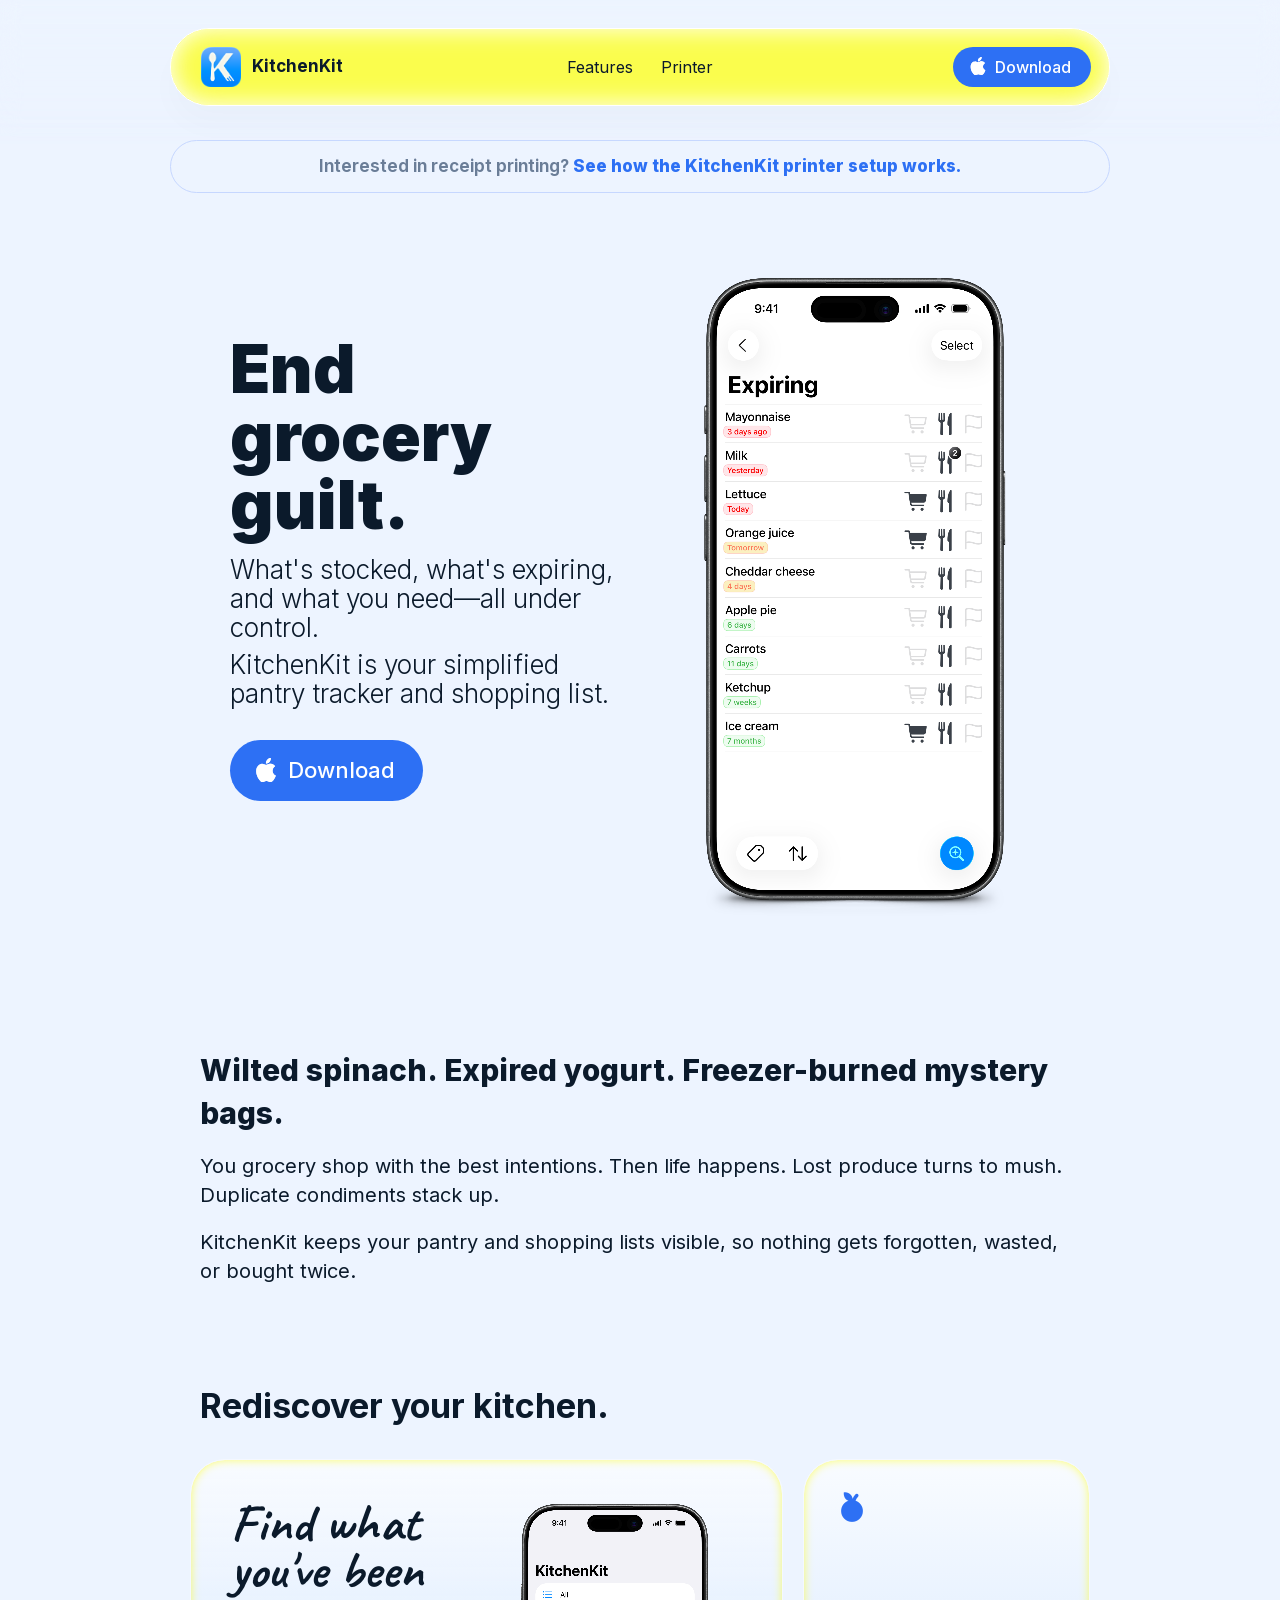
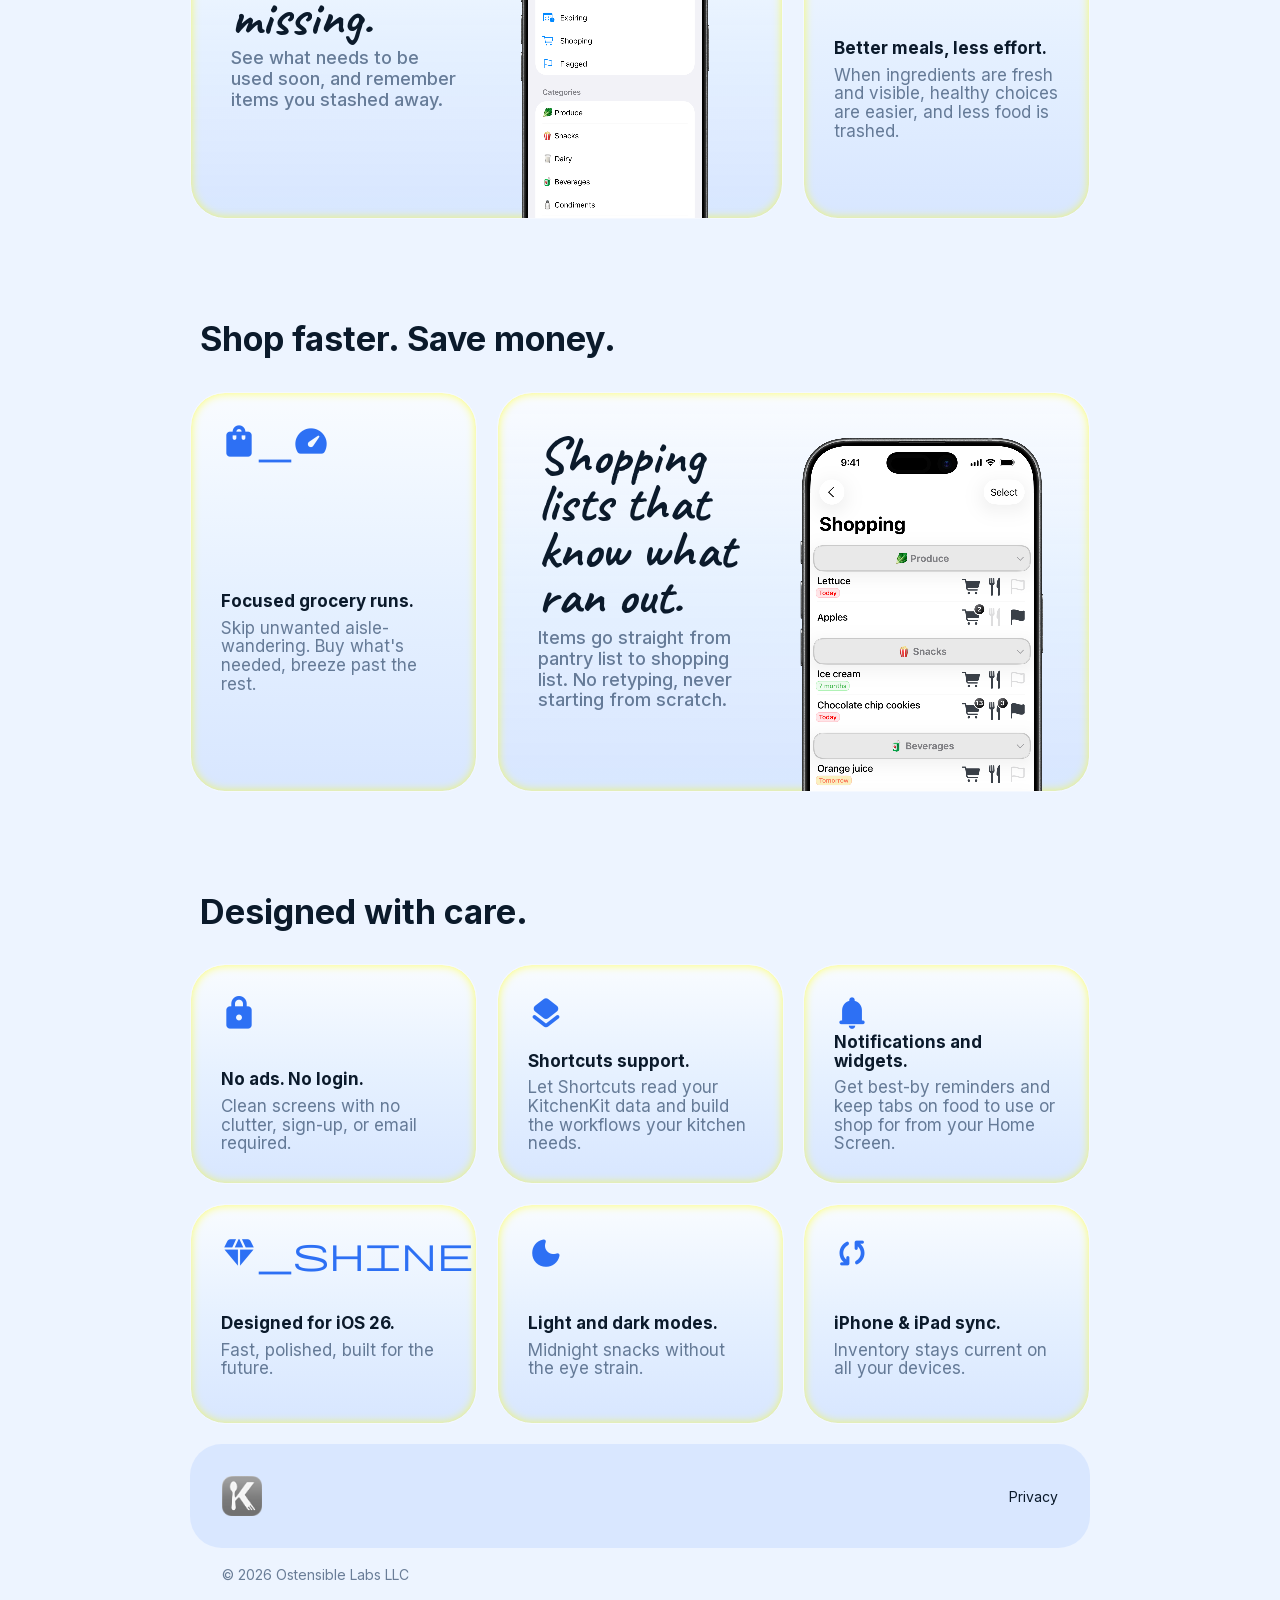
==== commit e799135f: "Update site with TelemetryDeck" ====
--- a/index.html
+++ b/index.html
@@ -1,4 +1,4 @@
-<!DOCTYPE html><html lang="en" data-theme="system"><head><meta charSet="utf-8"/><meta name="viewport" content="width=device-width, initial-scale=1"/><link rel="preload" href="/_next/static/media/406d3fc8d5ec9f59-s.p.06~5xv2ritwv5.woff2" as="font" crossorigin="" type="font/woff2"/><link rel="preload" href="/_next/static/media/83afe278b6a6bb3c-s.p.0q-301v4kxxnr.woff2" as="font" crossorigin="" type="font/woff2"/><link rel="preload" href="/_next/static/media/a85fe84266768609-s.p.05b418i5bs~lg.woff2" as="font" crossorigin="" type="font/woff2"/><link rel="stylesheet" href="/_next/static/chunks/0ygfk40_zyodk.css" data-precedence="next"/><link rel="stylesheet" href="/_next/static/chunks/0njtrx52cuap4.css" data-precedence="next"/><link rel="stylesheet" href="/_next/static/chunks/0i_fiq9~obleo.css" data-precedence="next"/><link rel="preload" as="script" fetchPriority="low" href="/_next/static/chunks/0.ka_8e53791..js"/><script src="/_next/static/chunks/0egwww7hzojtt.js" async=""></script><script src="/_next/static/chunks/0.nyih6t2owxs.js" async=""></script><script src="/_next/static/chunks/02fs2wyvw114e.js" async=""></script><script src="/_next/static/chunks/turbopack-13m7b_8ivuszm.js" async=""></script><script src="/_next/static/chunks/03.egb8qn_ih4.js" async=""></script><script src="/_next/static/chunks/0i71lkp~0_t5l.js" async=""></script><script src="/_next/static/chunks/0c_oglwvjbowc.js" async=""></script><script src="/_next/static/chunks/17ot4vrs5p2jm.js" async=""></script><link rel="preload" href="https://fonts.googleapis.com/css2?family=Material+Symbols+Rounded:opsz,wght,FILL,GRAD@30,600,0..1,0&amp;icon_names=block,check_circle,close,dark_mode,diamond_shine,kitchen,layers,lock,mail,menu,notifications,nutrition,open_in_full,open_in_new,pause,play_arrow,savings,send,shopping_bag_speed,star,sync,target" as="style"/><meta name="apple-itunes-app" content="app-id=6754018760"/><link rel="icon" href="/favicon.png" type="image/png" sizes="48x48"/><meta name="next-size-adjust" content=""/><title>KitchenKit: Grocery Organizer App</title><meta name="description" content="KitchenKit is a pantry inventory and grocery list app for iPhone and iPad. Track what&#x27;s stocked, see what&#x27;s expiring, and avoid duplicate purchases. No ads, no login required."/><meta property="og:title" content="KitchenKit"/><meta property="og:description" content="End grocery guilt with simple tracking you&#x27;ll stick with."/><meta property="og:url" content="https://kitchenkitapp.com"/><meta property="og:image" content="https://kitchenkitapp.com/og-preview.png"/><meta property="og:image:width" content="1200"/><meta property="og:image:height" content="720"/><meta property="og:type" content="website"/><meta name="twitter:card" content="summary_large_image"/><meta name="twitter:title" content="KitchenKit"/><meta name="twitter:description" content="Track inventory, catch expiring items, and shop with confidence."/><meta name="twitter:image" content="https://kitchenkitapp.com/og-preview.png"/><style id="theme-style">
+<!DOCTYPE html><html lang="en" data-theme="system"><head><meta charSet="utf-8"/><meta name="viewport" content="width=device-width, initial-scale=1"/><link rel="preload" href="/_next/static/media/406d3fc8d5ec9f59-s.p.06~5xv2ritwv5.woff2" as="font" crossorigin="" type="font/woff2"/><link rel="preload" href="/_next/static/media/83afe278b6a6bb3c-s.p.0q-301v4kxxnr.woff2" as="font" crossorigin="" type="font/woff2"/><link rel="preload" href="/_next/static/media/a85fe84266768609-s.p.05b418i5bs~lg.woff2" as="font" crossorigin="" type="font/woff2"/><link rel="stylesheet" href="/_next/static/chunks/02lc~yu0m.g5_.css" data-precedence="next"/><link rel="stylesheet" href="/_next/static/chunks/0njtrx52cuap4.css" data-precedence="next"/><link rel="stylesheet" href="/_next/static/chunks/0i_fiq9~obleo.css" data-precedence="next"/><link rel="preload" as="script" fetchPriority="low" href="/_next/static/chunks/0k0iy23at3esr.js"/><script src="/_next/static/chunks/0egwww7hzojtt.js" async=""></script><script src="/_next/static/chunks/02fs2wyvw114e.js" async=""></script><script src="/_next/static/chunks/05r8w3oz-i59j.js" async=""></script><script src="/_next/static/chunks/turbopack-0q2iy53nqgyv-.js" async=""></script><script src="/_next/static/chunks/03.egb8qn_ih4.js" async=""></script><script src="/_next/static/chunks/0i71lkp~0_t5l.js" async=""></script><script src="/_next/static/chunks/0ryx4ixd_3oxg.js" async=""></script><script src="/_next/static/chunks/17ot4vrs5p2jm.js" async=""></script><link rel="preload" href="https://fonts.googleapis.com/css2?family=Material+Symbols+Rounded:opsz,wght,FILL,GRAD@30,600,0..1,0&amp;icon_names=block,check_circle,close,dark_mode,diamond_shine,kitchen,layers,lock,mail,menu,notifications,nutrition,open_in_full,open_in_new,pause,play_arrow,savings,send,shopping_bag_speed,star,sync,target" as="style"/><link rel="preload" href="https://cdn.telemetrydeck.com/websdk/telemetrydeck.min.js" as="script"/><meta name="apple-itunes-app" content="app-id=6754018760"/><link rel="icon" href="/favicon.png" type="image/png" sizes="48x48"/><meta name="next-size-adjust" content=""/><title>KitchenKit: Grocery Organizer App</title><meta name="description" content="KitchenKit is a pantry inventory and grocery list app for iPhone and iPad. Track what&#x27;s stocked, see what&#x27;s expiring, and avoid duplicate purchases. No ads, no login required."/><meta property="og:title" content="KitchenKit"/><meta property="og:description" content="End grocery guilt with simple tracking you&#x27;ll stick with."/><meta property="og:url" content="https://kitchenkitapp.com"/><meta property="og:image" content="https://kitchenkitapp.com/og-preview.png"/><meta property="og:image:width" content="1200"/><meta property="og:image:height" content="720"/><meta property="og:type" content="website"/><meta name="twitter:card" content="summary_large_image"/><meta name="twitter:title" content="KitchenKit"/><meta name="twitter:description" content="Track inventory, catch expiring items, and shop with confidence."/><meta name="twitter:image" content="https://kitchenkitapp.com/og-preview.png"/><style id="theme-style">
       :root,
       :root[data-theme="light"] {
         color-scheme: light;
@@ -64,4 +64,4 @@
 --color-accent-pink: oklch(65.77% 0.23 16.02deg);
 --color-text-accent-brand: oklch(100% 0 none);
       }
-    </style><link rel="stylesheet" href="https://fonts.googleapis.com/css2?family=Material+Symbols+Rounded:opsz,wght,FILL,GRAD@30,600,0..1,0&amp;icon_names=block,check_circle,close,dark_mode,diamond_shine,kitchen,layers,lock,mail,menu,notifications,nutrition,open_in_full,open_in_new,pause,play_arrow,savings,send,shopping_bag_speed,star,sync,target"/><script src="/_next/static/chunks/03~yq9q893hmn.js" noModule=""></script></head><body class="inter_5972bc34-module__OU16Qa__className"><div hidden=""><!--$--><!--/$--></div><div class="navbar-module__X2QfBG__spacer"></div><div class="navbar-module__X2QfBG__navbarContainer"><nav class="navbar-module__X2QfBG__navbar"><div class="navbar-module__X2QfBG__content"><a class="navbar-module__X2QfBG__appIdentity" href="/"><div class="navbar-module__X2QfBG__appIconContainer"></div><div class="navbar-module__X2QfBG__appName">KitchenKit</div></a><ul class="navbar-module__X2QfBG__navLinks"><li><a href="/">Features</a></li><li><a href="/printer">Printer</a></li></ul><div class="navbar-module__X2QfBG__action"><a href="https://apps.apple.com/app/id6754018760" class="download_action_button-module__mjE9nq__downloadActionButton download_action_button-module__mjE9nq__small" target="_blank"><div class="download_action_button-module__mjE9nq__label"><div class="download_action_button-module__mjE9nq__appleLogo"><svg xmlns="http://www.w3.org/2000/svg" width="18" height="18" fill="currentColor" viewBox="0 0 16 16"><path d="M11.182.008C11.148-.03 9.923.023 8.857 1.18c-1.066 1.156-.902 2.482-.878 2.516s1.52.087 2.475-1.258.762-2.391.728-2.43m3.314 11.733c-.048-.096-2.325-1.234-2.113-3.422s1.675-2.789 1.698-2.854-.597-.79-1.254-1.157a3.7 3.7 0 0 0-1.563-.434c-.108-.003-.483-.095-1.254.116-.508.139-1.653.589-1.968.607-.316.018-1.256-.522-2.267-.665-.647-.125-1.333.131-1.824.328-.49.196-1.422.754-2.074 2.237-.652 1.482-.311 3.83-.067 4.56s.625 1.924 1.273 2.796c.576.984 1.34 1.667 1.659 1.899s1.219.386 1.843.067c.502-.308 1.408-.485 1.766-.472.357.013 1.061.154 1.782.539.571.197 1.111.115 1.652-.105.541-.221 1.324-1.059 2.238-2.758q.52-1.185.473-1.282"></path><path d="M11.182.008C11.148-.03 9.923.023 8.857 1.18c-1.066 1.156-.902 2.482-.878 2.516s1.52.087 2.475-1.258.762-2.391.728-2.43m3.314 11.733c-.048-.096-2.325-1.234-2.113-3.422s1.675-2.789 1.698-2.854-.597-.79-1.254-1.157a3.7 3.7 0 0 0-1.563-.434c-.108-.003-.483-.095-1.254.116-.508.139-1.653.589-1.968.607-.316.018-1.256-.522-2.267-.665-.647-.125-1.333.131-1.824.328-.49.196-1.422.754-2.074 2.237-.652 1.482-.311 3.83-.067 4.56s.625 1.924 1.273 2.796c.576.984 1.34 1.667 1.659 1.899s1.219.386 1.843.067c.502-.308 1.408-.485 1.766-.472.357.013 1.061.154 1.782.539.571.197 1.111.115 1.652-.105.541-.221 1.324-1.059 2.238-2.758q.52-1.185.473-1.282"></path></svg></div><div class="download_action_button-module__mjE9nq__downloadLabel">Download</div></div></a></div><button type="button" class="navbar-module__X2QfBG__mobileMenuButton" aria-label="Open menu" aria-expanded="false" aria-controls="mobile-navigation-menu"><span class="material-symbols-rounded icon-module__fq8PUW__icon icon-module__fq8PUW__iconOutlined " style="font-size:24px">menu</span></button></div></nav></div><section class="section-module__MNCEUG__section" style="padding-top:36px"><div style="width:100%;padding:14px 22px;border:1px solid var(--color-fill-3);border-radius:999px;background:var(--color-fill-1);color:var(--color-text-secondary);font-size:17px;font-weight:650;line-height:1.35;text-align:center">Interested in receipt printing?<!-- --> <a href="/printer" style="color:var(--color-accent-brand);font-weight:800">See how the KitchenKit printer setup works.</a></div></section><section class="section-module__MNCEUG__section" style="padding-top:56px"><div class="hero-module__C0jTtW__hero"><div class="hero-module__C0jTtW__content"><h1 class="hero-module__C0jTtW__title undefined">End grocery guilt.</h1><p class="hero-module__C0jTtW__subtitle">What&#x27;s stocked, what&#x27;s expiring, and what you need—all under control.<span style="display:block;margin-top:0.35em">KitchenKit is your simplified pantry tracker and shopping list.</span></p><div class="hero-module__C0jTtW__action"><a href="https://apps.apple.com/app/id6754018760" class="download_action_button-module__mjE9nq__downloadActionButton download_action_button-module__mjE9nq__large" target="_blank"><div class="download_action_button-module__mjE9nq__label"><div class="download_action_button-module__mjE9nq__appleLogo"><svg xmlns="http://www.w3.org/2000/svg" width="24" height="24" fill="currentColor" viewBox="0 0 16 16"><path d="M11.182.008C11.148-.03 9.923.023 8.857 1.18c-1.066 1.156-.902 2.482-.878 2.516s1.52.087 2.475-1.258.762-2.391.728-2.43m3.314 11.733c-.048-.096-2.325-1.234-2.113-3.422s1.675-2.789 1.698-2.854-.597-.79-1.254-1.157a3.7 3.7 0 0 0-1.563-.434c-.108-.003-.483-.095-1.254.116-.508.139-1.653.589-1.968.607-.316.018-1.256-.522-2.267-.665-.647-.125-1.333.131-1.824.328-.49.196-1.422.754-2.074 2.237-.652 1.482-.311 3.83-.067 4.56s.625 1.924 1.273 2.796c.576.984 1.34 1.667 1.659 1.899s1.219.386 1.843.067c.502-.308 1.408-.485 1.766-.472.357.013 1.061.154 1.782.539.571.197 1.111.115 1.652-.105.541-.221 1.324-1.059 2.238-2.758q.52-1.185.473-1.282"></path><path d="M11.182.008C11.148-.03 9.923.023 8.857 1.18c-1.066 1.156-.902 2.482-.878 2.516s1.52.087 2.475-1.258.762-2.391.728-2.43m3.314 11.733c-.048-.096-2.325-1.234-2.113-3.422s1.675-2.789 1.698-2.854-.597-.79-1.254-1.157a3.7 3.7 0 0 0-1.563-.434c-.108-.003-.483-.095-1.254.116-.508.139-1.653.589-1.968.607-.316.018-1.256-.522-2.267-.665-.647-.125-1.333.131-1.824.328-.49.196-1.422.754-2.074 2.237-.652 1.482-.311 3.83-.067 4.56s.625 1.924 1.273 2.796c.576.984 1.34 1.667 1.659 1.899s1.219.386 1.843.067c.502-.308 1.408-.485 1.766-.472.357.013 1.061.154 1.782.539.571.197 1.111.115 1.652-.105.541-.221 1.324-1.059 2.238-2.758q.52-1.185.473-1.282"></path></svg></div><div class="download_action_button-module__mjE9nq__downloadLabel">Download</div></div></a></div></div><div class="hero-module__C0jTtW__media"><div class="hero_image-module__nOVdra__heroImage"><div class="hero_image-module__nOVdra__shadow" style="--bottom-offset:0px"><img alt="" loading="lazy" width="592" height="68" decoding="async" data-nimg="1" style="color:transparent;width:100%;height:auto" src="/app_view/iphone_shadow.png"/></div><canvas class="hero_image-module__nOVdra__imageCanvas" aria-label="KitchenKit iPhone app showing expiring food items organized by category with color-coded dates."></canvas></div></div></div></section><section class="section-module__MNCEUG__section"><div style="width:100%;padding:0 30px;font-size:20px;line-height:1.45"><p style="font-weight:800;font-size:30px">Wilted spinach. Expired yogurt. Freezer-burned mystery bags.</p><p style="margin-top:16px">You grocery shop with the best intentions. Then life happens. Lost produce turns to mush. Duplicate condiments stack up.</p><p style="margin-top:18px">KitchenKit keeps your pantry and shopping lists visible, so nothing gets forgotten, wasted, or bought twice.</p></div></section><section class="section-module__MNCEUG__section" id="features"><h2 class="section-module__MNCEUG__title">Rediscover your kitchen.</h2><div class="card_grid-module__MYVjaq__cardGrid" style="--card-height:360px"><figure class="shared-module__Prmz1W__gridCardItem shared-module__Prmz1W__twoThirds"><div class="stacked_card-module__vKp07a__content stacked_card-module__vKp07a__reverse"><div class="stacked_card-module__vKp07a__media"></div><div class="stacked_card-module__vKp07a__text stacked_card-module__vKp07a__reverse stacked_card-module__vKp07a__leading"><div class="stacked_card-module__vKp07a__textContent"><h2 class="stacked_card-module__vKp07a__title whimsicalFont caveat_79ef359-module__NsTana__className stacked_card-module__vKp07a__whimsical">Find what you&#x27;ve been missing.</h2><p class="stacked_card-module__vKp07a__description">See what needs to be used soon, and remember items you stashed away.</p></div></div></div></figure><figure class="shared-module__Prmz1W__gridCardItem shared-module__Prmz1W__third"><div class="icon_card-module__-dRvYq__iconCard"><div class="icon_card-module__-dRvYq__icon" aria-hidden="true"><span class="material-symbols-rounded icon-module__fq8PUW__icon icon-module__fq8PUW__iconFilled icon-module__fq8PUW__large">nutrition</span></div><div class="icon_card-module__-dRvYq__info"><h2 class="icon_card-module__-dRvYq__title ">Better meals, less effort.</h2><p class="icon_card-module__-dRvYq__description">When ingredients are fresh and visible, healthy choices are easier, and less food is trashed.</p></div></div></figure></div></section><section class="section-module__MNCEUG__section"><h2 class="section-module__MNCEUG__title">Shop faster. Save money.</h2><div class="card_grid-module__MYVjaq__cardGrid" style="--card-height:400px"><figure class="shared-module__Prmz1W__gridCardItem shared-module__Prmz1W__third"><div class="icon_card-module__-dRvYq__iconCard"><div class="icon_card-module__-dRvYq__icon" aria-hidden="true"><span class="material-symbols-rounded icon-module__fq8PUW__icon icon-module__fq8PUW__iconFilled icon-module__fq8PUW__large">shopping_bag_speed</span></div><div class="icon_card-module__-dRvYq__info"><h2 class="icon_card-module__-dRvYq__title ">Focused grocery runs.</h2><p class="icon_card-module__-dRvYq__description">Skip unwanted aisle-wandering. Buy what&#x27;s needed, breeze past the rest.</p></div></div></figure><figure class="shared-module__Prmz1W__gridCardItem shared-module__Prmz1W__twoThirds"><div class="stacked_card-module__vKp07a__content stacked_card-module__vKp07a__reverse"><div class="stacked_card-module__vKp07a__media"></div><div class="stacked_card-module__vKp07a__text stacked_card-module__vKp07a__reverse stacked_card-module__vKp07a__leading"><div class="stacked_card-module__vKp07a__textContent"><h2 class="stacked_card-module__vKp07a__title whimsicalFont caveat_79ef359-module__NsTana__className stacked_card-module__vKp07a__whimsical">Shopping lists that know what ran out.</h2><p class="stacked_card-module__vKp07a__description">Items go straight from pantry list to shopping list. No retyping, never starting from scratch.</p></div></div></div></figure></div></section><section class="section-module__MNCEUG__section"><h2 class="section-module__MNCEUG__title">Designed with care.</h2><div class="card_grid-module__MYVjaq__cardGrid" style="--card-height:220px"><figure class="shared-module__Prmz1W__gridCardItem shared-module__Prmz1W__third"><div class="icon_card-module__-dRvYq__iconCard"><div class="icon_card-module__-dRvYq__icon" aria-hidden="true"><span class="material-symbols-rounded icon-module__fq8PUW__icon icon-module__fq8PUW__iconFilled icon-module__fq8PUW__large">lock</span></div><div class="icon_card-module__-dRvYq__info"><h2 class="icon_card-module__-dRvYq__title ">No ads. No login.</h2><p class="icon_card-module__-dRvYq__description">Clean screens with no clutter, sign-up, or email required.</p></div></div></figure><figure class="shared-module__Prmz1W__gridCardItem shared-module__Prmz1W__third"><div class="icon_card-module__-dRvYq__iconCard"><div class="icon_card-module__-dRvYq__icon" aria-hidden="true"><span class="material-symbols-rounded icon-module__fq8PUW__icon icon-module__fq8PUW__iconFilled icon-module__fq8PUW__large">layers</span></div><div class="icon_card-module__-dRvYq__info"><h2 class="icon_card-module__-dRvYq__title ">Shortcuts support.</h2><p class="icon_card-module__-dRvYq__description">Let Shortcuts read your KitchenKit data and build the workflows your kitchen needs.</p></div></div></figure><figure class="shared-module__Prmz1W__gridCardItem shared-module__Prmz1W__third"><div class="icon_card-module__-dRvYq__iconCard"><div class="icon_card-module__-dRvYq__icon" aria-hidden="true"><span class="material-symbols-rounded icon-module__fq8PUW__icon icon-module__fq8PUW__iconFilled icon-module__fq8PUW__large">notifications</span></div><div class="icon_card-module__-dRvYq__info"><h2 class="icon_card-module__-dRvYq__title ">Notifications and widgets.</h2><p class="icon_card-module__-dRvYq__description">Get best-by reminders and keep tabs on food to use or shop for from your Home Screen.</p></div></div></figure><figure class="shared-module__Prmz1W__gridCardItem shared-module__Prmz1W__third"><div class="icon_card-module__-dRvYq__iconCard"><div class="icon_card-module__-dRvYq__icon" aria-hidden="true"><span class="material-symbols-rounded icon-module__fq8PUW__icon icon-module__fq8PUW__iconFilled icon-module__fq8PUW__large">diamond_shine</span></div><div class="icon_card-module__-dRvYq__info"><h2 class="icon_card-module__-dRvYq__title ">Designed for iOS 26.</h2><p class="icon_card-module__-dRvYq__description">Fast, polished, built for the future.</p></div></div></figure><figure class="shared-module__Prmz1W__gridCardItem shared-module__Prmz1W__third"><div class="icon_card-module__-dRvYq__iconCard"><div class="icon_card-module__-dRvYq__icon" aria-hidden="true"><span class="material-symbols-rounded icon-module__fq8PUW__icon icon-module__fq8PUW__iconFilled icon-module__fq8PUW__large">dark_mode</span></div><div class="icon_card-module__-dRvYq__info"><h2 class="icon_card-module__-dRvYq__title ">Light and dark modes.</h2><p class="icon_card-module__-dRvYq__description">Midnight snacks without the eye strain.</p></div></div></figure><figure class="shared-module__Prmz1W__gridCardItem shared-module__Prmz1W__third"><div class="icon_card-module__-dRvYq__iconCard"><div class="icon_card-module__-dRvYq__icon" aria-hidden="true"><span class="material-symbols-rounded icon-module__fq8PUW__icon icon-module__fq8PUW__iconFilled icon-module__fq8PUW__large">sync</span></div><div class="icon_card-module__-dRvYq__info"><h2 class="icon_card-module__-dRvYq__title ">iPhone &amp; iPad sync.</h2><p class="icon_card-module__-dRvYq__description">Inventory stays current on all your devices.</p></div></div></figure></div></section><!--$--><!--/$--><footer class="compact_footer-module__0-qQYW__compactFooter"><div class="compact_footer-module__0-qQYW__main"><div aria-hidden="true"></div><div class="compact_footer-module__0-qQYW__links"><ul class="compact_footer-module__0-qQYW__links"><li><a href="/privacy" class="compact_footer-module__0-qQYW__link" target="_self">Privacy</a></li></ul></div></div><div class="compact_footer-module__0-qQYW__footnotes"><div>© 2026 Ostensible Labs LLC</div><div></div></div></footer><script src="/_next/static/chunks/0.ka_8e53791..js" id="_R_" async=""></script><script>(self.__next_f=self.__next_f||[]).push([0])</script><script>self.__next_f.push([1,"1:\"$Sreact.fragment\"\n2:I[63007,[\"/_next/static/chunks/03.egb8qn_ih4.js\",\"/_next/static/chunks/0i71lkp~0_t5l.js\"],\"default\"]\n3:I[27620,[\"/_next/static/chunks/03.egb8qn_ih4.js\",\"/_next/static/chunks/0i71lkp~0_t5l.js\"],\"default\"]\na:I[25559,[],\"default\",1]\n:HL[\"/_next/static/chunks/0ygfk40_zyodk.css\",\"style\"]\n:HL[\"/_next/static/chunks/0njtrx52cuap4.css\",\"style\"]\n:HL[\"/_next/static/chunks/0i_fiq9~obleo.css\",\"style\"]\n:HL[\"/_next/static/media/406d3fc8d5ec9f59-s.p.06~5xv2ritwv5.woff2\",\"font\",{\"crossOrigin\":\"\",\"type\":\"font/woff2\"}]\n:HL[\"/_next/static/media/83afe278b6a6bb3c-s.p.0q-301v4kxxnr.woff2\",\"font\",{\"crossOrigin\":\"\",\"type\":\"font/woff2\"}]\n:HL[\"/_next/static/media/a85fe84266768609-s.p.05b418i5bs~lg.woff2\",\"font\",{\"crossOrigin\":\"\",\"type\":\"font/woff2\"}]\n4:Tae2,"])</script><script>self.__next_f.push([1,"\n      :root,\n      :root[data-theme=\"light\"] {\n        color-scheme: light;\n        --color-scheme: light;\n        --color-text-primary: oklch(21.42% 0.04 252.78deg);\n--color-text-secondary: oklch(34.62% 0.07 256.04deg / 0.64);\n--color-fill-0: oklch(100% 0 none);\n--color-fill-1: oklch(96.58% 0.02 262.77deg);\n--color-fill-2: oklch(92.63% 0.04 264.4deg);\n--color-fill-3: oklch(87.94% 0.06 267.05deg);\n--color-accent-brand: oklch(57.99% 0.21 262.05deg);\n--color-accent-orange: oklch(75.33% 0.17 55.71deg);\n--color-accent-green: oklch(73.03% 0.19 147.44deg);\n--color-accent-red: oklch(65.42% 0.23 28.66deg);\n--color-accent-blue: oklch(60.27% 0.22 257.42deg);\n--color-accent-indigo: oklch(52.94% 0.19 278.34deg);\n--color-accent-mint: oklch(74.81% 0.13 189.02deg);\n--color-accent-purple: oklch(61.49% 0.21 312.42deg);\n--color-accent-pink: oklch(64.97% 0.24 17.9deg);\n--color-text-accent-brand: oklch(100% 0 none);\n      }\n\n      @media (prefers-color-scheme: dark) {\n        :root {\n          color-scheme: dark;\n          --color-scheme: dark;\n          --color-text-primary: oklch(97.27% 0.01 266.74deg);\n--color-text-secondary: oklch(87.25% 0.05 261.35deg / 0.7);\n--color-fill-0: oklch(18.31% 0.03 263.38deg);\n--color-fill-1: oklch(20.13% 0.03 263.36deg);\n--color-fill-2: oklch(27.42% 0.05 262.63deg);\n--color-fill-3: oklch(32.5% 0.06 264.64deg);\n--color-accent-brand: oklch(61.2% 0.17 258.48deg);\n--color-accent-orange: oklch(76.19% 0.17 57.05deg);\n--color-accent-green: oklch(75.55% 0.21 146.98deg);\n--color-accent-red: oklch(66.33% 0.22 28.29deg);\n--color-accent-blue: oklch(62.42% 0.21 255.48deg);\n--color-accent-indigo: oklch(55.64% 0.2 278.15deg);\n--color-accent-mint: oklch(85.14% 0.11 192.43deg);\n--color-accent-purple: oklch(65.6% 0.23 312.43deg);\n--color-accent-pink: oklch(65.77% 0.23 16.02deg);\n--color-text-accent-brand: oklch(100% 0 none);\n        }\n      }\n\n      :root[data-theme=\"dark\"] {\n        color-scheme: dark;\n        --color-scheme: dark;\n        --color-text-primary: oklch(97.27% 0.01 266.74deg);\n--color-text-secondary: oklch(87.25% 0.05 261.35deg / 0.7);\n--color-fill-0: oklch(18.31% 0.03 263.38deg);\n--color-fill-1: oklch(20.13% 0.03 263.36deg);\n--color-fill-2: oklch(27.42% 0.05 262.63deg);\n--color-fill-3: oklch(32.5% 0.06 264.64deg);\n--color-accent-brand: oklch(61.2% 0.17 258.48deg);\n--color-accent-orange: oklch(76.19% 0.17 57.05deg);\n--color-accent-green: oklch(75.55% 0.21 146.98deg);\n--color-accent-red: oklch(66.33% 0.22 28.29deg);\n--color-accent-blue: oklch(62.42% 0.21 255.48deg);\n--color-accent-indigo: oklch(55.64% 0.2 278.15deg);\n--color-accent-mint: oklch(85.14% 0.11 192.43deg);\n--color-accent-purple: oklch(65.6% 0.23 312.43deg);\n--color-accent-pink: oklch(65.77% 0.23 16.02deg);\n--color-text-accent-brand: oklch(100% 0 none);\n      }\n    "])</script><script>self.__next_f.push([1,"0:{\"P\":null,\"c\":[\"\",\"\"],\"q\":\"\",\"i\":false,\"f\":[[[\"\",{\"children\":[\"(main)\",{\"children\":[\"__PAGE__\",{}]},\"$undefined\",\"$undefined\",16]}],[[\"$\",\"$1\",\"c\",{\"children\":[null,[\"$\",\"$L2\",null,{\"parallelRouterKey\":\"children\",\"error\":\"$undefined\",\"errorStyles\":\"$undefined\",\"errorScripts\":\"$undefined\",\"template\":[\"$\",\"$L3\",null,{}],\"templateStyles\":\"$undefined\",\"templateScripts\":\"$undefined\",\"notFound\":[[[\"$\",\"title\",null,{\"children\":\"404: This page could not be found.\"}],[\"$\",\"div\",null,{\"style\":{\"fontFamily\":\"system-ui,\\\"Segoe UI\\\",Roboto,Helvetica,Arial,sans-serif,\\\"Apple Color Emoji\\\",\\\"Segoe UI Emoji\\\"\",\"height\":\"100vh\",\"textAlign\":\"center\",\"display\":\"flex\",\"flexDirection\":\"column\",\"alignItems\":\"center\",\"justifyContent\":\"center\"},\"children\":[\"$\",\"div\",null,{\"children\":[[\"$\",\"style\",null,{\"dangerouslySetInnerHTML\":{\"__html\":\"body{color:#000;background:#fff;margin:0}.next-error-h1{border-right:1px solid rgba(0,0,0,.3)}@media (prefers-color-scheme:dark){body{color:#fff;background:#000}.next-error-h1{border-right:1px solid rgba(255,255,255,.3)}}\"}}],[\"$\",\"h1\",null,{\"className\":\"next-error-h1\",\"style\":{\"display\":\"inline-block\",\"margin\":\"0 20px 0 0\",\"padding\":\"0 23px 0 0\",\"fontSize\":24,\"fontWeight\":500,\"verticalAlign\":\"top\",\"lineHeight\":\"49px\"},\"children\":404}],[\"$\",\"div\",null,{\"style\":{\"display\":\"inline-block\"},\"children\":[\"$\",\"h2\",null,{\"style\":{\"fontSize\":14,\"fontWeight\":400,\"lineHeight\":\"49px\",\"margin\":0},\"children\":\"This page could not be found.\"}]}]]}]}]],[]],\"forbidden\":\"$undefined\",\"unauthorized\":\"$undefined\"}]]}],{\"children\":[[\"$\",\"$1\",\"c\",{\"children\":[[[\"$\",\"link\",\"0\",{\"rel\":\"stylesheet\",\"href\":\"/_next/static/chunks/0ygfk40_zyodk.css\",\"precedence\":\"next\",\"crossOrigin\":\"$undefined\",\"nonce\":\"$undefined\"}],[\"$\",\"link\",\"1\",{\"rel\":\"stylesheet\",\"href\":\"/_next/static/chunks/0njtrx52cuap4.css\",\"precedence\":\"next\",\"crossOrigin\":\"$undefined\",\"nonce\":\"$undefined\"}],[\"$\",\"link\",\"2\",{\"rel\":\"stylesheet\",\"href\":\"/_next/static/chunks/0i_fiq9~obleo.css\",\"precedence\":\"next\",\"crossOrigin\":\"$undefined\",\"nonce\":\"$undefined\"}],[\"$\",\"script\",\"script-0\",{\"src\":\"/_next/static/chunks/0c_oglwvjbowc.js\",\"async\":true,\"nonce\":\"$undefined\"}]],[\"$\",\"html\",null,{\"lang\":\"en\",\"data-theme\":\"system\",\"children\":[[\"$\",\"head\",null,{\"children\":[[\"$\",\"meta\",null,{\"name\":\"apple-itunes-app\",\"content\":\"app-id=6754018760\"}],[\"$\",\"link\",null,{\"rel\":\"icon\",\"href\":\"/favicon.png\",\"type\":\"image/png\",\"sizes\":\"48x48\"}],[\"$\",\"style\",null,{\"id\":\"theme-style\",\"suppressHydrationWarning\":true,\"children\":\"$4\"}],\"$L5\"]}],\"$L6\"]}]]}],{\"children\":[\"$L7\",{},null,false,null]},null,false,null]},null,false,\"$@8\"],\"$L9\",false]],\"m\":\"$undefined\",\"G\":[\"$a\",[]],\"S\":true,\"h\":null,\"s\":\"$undefined\",\"l\":\"$undefined\",\"p\":\"$undefined\",\"d\":\"$undefined\",\"b\":\"Hlc8ZN8mE9JT_6jQbVinO\"}\n"])</script><script>self.__next_f.push([1,"b:I[96003,[\"/_next/static/chunks/0c_oglwvjbowc.js\"],\"ThemeProvider\"]\nc:I[26007,[\"/_next/static/chunks/0c_oglwvjbowc.js\"],\"Navbar\"]\nd:I[43038,[\"/_next/static/chunks/0c_oglwvjbowc.js\"],\"AppIcon\"]\ne:I[46960,[\"/_next/static/chunks/0c_oglwvjbowc.js\",\"/_next/static/chunks/17ot4vrs5p2jm.js\"],\"HeroImage\"]\nf:I[42602,[\"/_next/static/chunks/0c_oglwvjbowc.js\",\"/_next/static/chunks/17ot4vrs5p2jm.js\"],\"StackedCardImage\"]\n17:I[95932,[\"/_next/static/chunks/03.egb8qn_ih4.js\",\"/_next/static/chunks/0i71lkp~0_t5l.js\"],\"ViewportBoundary\"]\n19:I[95932,[\"/_next/static/chunks/03.egb8qn_ih4.js\",\"/_next/static/chunks/0i71lkp~0_t5l.js\"],\"MetadataBoundary\"]\n1a:\"$Sreact.suspense\"\n:HL[\"https://fonts.googleapis.com/css2?family=Material+Symbols+Rounded:opsz,wght,FILL,GRAD@30,600,0..1,0\u0026icon_names=block,check_circle,close,dark_mode,diamond_shine,kitchen,layers,lock,mail,menu,notifications,nutrition,open_in_full,open_in_new,pause,play_arrow,savings,send,shopping_bag_speed,star,sync,target\",\"style\"]\n5:[\"$\",\"link\",null,{\"rel\":\"stylesheet\",\"href\":\"https://fonts.googleapis.com/css2?family=Material+Symbols+Rounded:opsz,wght,FILL,GRAD@30,600,0..1,0\u0026icon_names=block,check_circle,close,dark_mode,diamond_shine,kitchen,layers,lock,mail,menu,notifications,nutrition,open_in_full,open_in_new,pause,play_arrow,savings,send,shopping_bag_speed,star,sync,target\"}]\n"])</script><script>self.__next_f.push([1,"6:[\"$\",\"body\",null,{\"className\":\"inter_5972bc34-module__OU16Qa__className\",\"children\":[\"$\",\"$Lb\",null,{\"children\":[[[\"$\",\"$Lc\",null,{\"icon\":[\"$\",\"$Ld\",null,{\"src\":\"/app_view/app-icon.png\"}],\"appName\":\"KitchenKit\",\"links\":[{\"label\":\"Features\",\"href\":\"/\"},{\"label\":\"Printer\",\"href\":\"/printer\"}],\"action\":[\"$\",\"a\",null,{\"href\":\"https://apps.apple.com/app/id6754018760\",\"className\":\"download_action_button-module__mjE9nq__downloadActionButton download_action_button-module__mjE9nq__small\",\"target\":\"_blank\",\"children\":[\"$\",\"div\",null,{\"className\":\"download_action_button-module__mjE9nq__label\",\"children\":[[\"$\",\"div\",null,{\"className\":\"download_action_button-module__mjE9nq__appleLogo\",\"children\":[\"$\",\"svg\",null,{\"xmlns\":\"http://www.w3.org/2000/svg\",\"width\":18,\"height\":18,\"fill\":\"currentColor\",\"viewBox\":\"0 0 16 16\",\"children\":[[\"$\",\"path\",null,{\"d\":\"M11.182.008C11.148-.03 9.923.023 8.857 1.18c-1.066 1.156-.902 2.482-.878 2.516s1.52.087 2.475-1.258.762-2.391.728-2.43m3.314 11.733c-.048-.096-2.325-1.234-2.113-3.422s1.675-2.789 1.698-2.854-.597-.79-1.254-1.157a3.7 3.7 0 0 0-1.563-.434c-.108-.003-.483-.095-1.254.116-.508.139-1.653.589-1.968.607-.316.018-1.256-.522-2.267-.665-.647-.125-1.333.131-1.824.328-.49.196-1.422.754-2.074 2.237-.652 1.482-.311 3.83-.067 4.56s.625 1.924 1.273 2.796c.576.984 1.34 1.667 1.659 1.899s1.219.386 1.843.067c.502-.308 1.408-.485 1.766-.472.357.013 1.061.154 1.782.539.571.197 1.111.115 1.652-.105.541-.221 1.324-1.059 2.238-2.758q.52-1.185.473-1.282\"}],[\"$\",\"path\",null,{\"d\":\"M11.182.008C11.148-.03 9.923.023 8.857 1.18c-1.066 1.156-.902 2.482-.878 2.516s1.52.087 2.475-1.258.762-2.391.728-2.43m3.314 11.733c-.048-.096-2.325-1.234-2.113-3.422s1.675-2.789 1.698-2.854-.597-.79-1.254-1.157a3.7 3.7 0 0 0-1.563-.434c-.108-.003-.483-.095-1.254.116-.508.139-1.653.589-1.968.607-.316.018-1.256-.522-2.267-.665-.647-.125-1.333.131-1.824.328-.49.196-1.422.754-2.074 2.237-.652 1.482-.311 3.83-.067 4.56s.625 1.924 1.273 2.796c.576.984 1.34 1.667 1.659 1.899s1.219.386 1.843.067c.502-.308 1.408-.485 1.766-.472.357.013 1.061.154 1.782.539.571.197 1.111.115 1.652-.105.541-.221 1.324-1.059 2.238-2.758q.52-1.185.473-1.282\"}]]}]}],[\"$\",\"div\",null,{\"className\":\"download_action_button-module__mjE9nq__downloadLabel\",\"children\":\"Download\"}]]}]}]}],[\"$\",\"$L2\",null,{\"parallelRouterKey\":\"children\",\"error\":\"$undefined\",\"errorStyles\":\"$undefined\",\"errorScripts\":\"$undefined\",\"template\":[\"$\",\"$L3\",null,{}],\"templateStyles\":\"$undefined\",\"templateScripts\":\"$undefined\",\"notFound\":[[[\"$\",\"title\",null,{\"children\":\"404: This page could not be found.\"}],[\"$\",\"div\",null,{\"style\":\"$0:f:0:1:0:props:children:1:props:notFound:0:1:props:style\",\"children\":[\"$\",\"div\",null,{\"children\":[[\"$\",\"style\",null,{\"dangerouslySetInnerHTML\":{\"__html\":\"body{color:#000;background:#fff;margin:0}.next-error-h1{border-right:1px solid rgba(0,0,0,.3)}@media (prefers-color-scheme:dark){body{color:#fff;background:#000}.next-error-h1{border-right:1px solid rgba(255,255,255,.3)}}\"}}],[\"$\",\"h1\",null,{\"className\":\"next-error-h1\",\"style\":\"$0:f:0:1:0:props:children:1:props:notFound:0:1:props:children:props:children:1:props:style\",\"children\":404}],[\"$\",\"div\",null,{\"style\":\"$0:f:0:1:0:props:children:1:props:notFound:0:1:props:children:props:children:2:props:style\",\"children\":[\"$\",\"h2\",null,{\"style\":\"$0:f:0:1:0:props:children:1:props:notFound:0:1:props:children:props:children:2:props:children:props:style\",\"children\":\"This page could not be found.\"}]}]]}]}]],[]],\"forbidden\":\"$undefined\",\"unauthorized\":\"$undefined\"}],[\"$\",\"footer\",null,{\"className\":\"compact_footer-module__0-qQYW__compactFooter\",\"children\":[[\"$\",\"div\",null,{\"className\":\"compact_footer-module__0-qQYW__main\",\"children\":[[\"$\",\"div\",null,{\"className\":\"$undefined\",\"aria-hidden\":\"true\",\"children\":[\"$\",\"$Ld\",null,{\"src\":\"/app_view/app-icon.png\",\"filter\":\"grayscale\"}]}],[\"$\",\"div\",null,{\"className\":\"compact_footer-module__0-qQYW__links\",\"children\":[\"$\",\"ul\",null,{\"className\":\"compact_footer-module__0-qQYW__links\",\"children\":[[\"$\",\"li\",\"/privacy\",{\"children\":[\"$\",\"a\",null,{\"href\":\"/privacy\",\"className\":\"compact_footer-module__0-qQYW__link\",\"target\":\"_self\",\"rel\":\"$undefined\",\"children\":\"Privacy\"}]}]]}]}]]}],[\"$\",\"div\",null,{\"className\":\"compact_footer-module__0-qQYW__footnotes\",\"children\":[[\"$\",\"div\",null,{\"className\":\"$undefined\",\"children\":\"© 2026 Ostensible Labs LLC\"}],[\"$\",\"div\",null,{\"className\":\"$undefined\",\"children\":\"$undefined\"}]]}]]}]],false]}]}]\n"])</script><script>self.__next_f.push([1,"7:[\"$\",\"$1\",\"c\",{\"children\":[[[\"$\",\"section\",null,{\"className\":\"section-module__MNCEUG__section\",\"id\":\"$undefined\",\"style\":{\"paddingTop\":36,\"paddingBottom\":\"$undefined\"},\"children\":[\"$undefined\",[\"$\",\"div\",null,{\"style\":{\"width\":\"100%\",\"padding\":\"14px 22px\",\"border\":\"1px solid var(--color-fill-3)\",\"borderRadius\":\"999px\",\"background\":\"var(--color-fill-1)\",\"color\":\"var(--color-text-secondary)\",\"fontSize\":\"17px\",\"fontWeight\":650,\"lineHeight\":1.35,\"textAlign\":\"center\"},\"children\":[\"Interested in receipt printing?\",\" \",[\"$\",\"a\",null,{\"href\":\"/printer\",\"style\":{\"color\":\"var(--color-accent-brand)\",\"fontWeight\":800},\"children\":\"See how the KitchenKit printer setup works.\"}]]}]]}],[\"$\",\"section\",null,{\"className\":\"section-module__MNCEUG__section\",\"id\":\"$undefined\",\"style\":{\"paddingTop\":56,\"paddingBottom\":\"$undefined\"},\"children\":[\"$undefined\",[\"$\",\"div\",null,{\"className\":\"hero-module__C0jTtW__hero\",\"children\":[[\"$\",\"div\",null,{\"className\":\"hero-module__C0jTtW__content\",\"children\":[\"$undefined\",[\"$\",\"h1\",null,{\"className\":\"hero-module__C0jTtW__title undefined\",\"children\":\"End grocery guilt.\"}],[\"$\",\"p\",null,{\"className\":\"hero-module__C0jTtW__subtitle\",\"children\":[\"What's stocked, what's expiring, and what you need—all under control.\",[\"$\",\"span\",null,{\"style\":{\"display\":\"block\",\"marginTop\":\"0.35em\"},\"children\":\"KitchenKit is your simplified pantry tracker and shopping list.\"}]]}],[\"$\",\"div\",null,{\"className\":\"hero-module__C0jTtW__action\",\"children\":[\"$\",\"a\",null,{\"href\":\"https://apps.apple.com/app/id6754018760\",\"className\":\"download_action_button-module__mjE9nq__downloadActionButton download_action_button-module__mjE9nq__large\",\"target\":\"_blank\",\"children\":[\"$\",\"div\",null,{\"className\":\"download_action_button-module__mjE9nq__label\",\"children\":[[\"$\",\"div\",null,{\"className\":\"download_action_button-module__mjE9nq__appleLogo\",\"children\":[\"$\",\"svg\",null,{\"xmlns\":\"http://www.w3.org/2000/svg\",\"width\":24,\"height\":24,\"fill\":\"currentColor\",\"viewBox\":\"0 0 16 16\",\"children\":[\"$6:props:children:props:children:0:0:props:action:props:children:props:children:0:props:children:props:children:0\",\"$6:props:children:props:children:0:0:props:action:props:children:props:children:0:props:children:props:children:1\"]}]}],[\"$\",\"div\",null,{\"className\":\"download_action_button-module__mjE9nq__downloadLabel\",\"children\":\"Download\"}]]}]}]}]]}],[\"$\",\"div\",null,{\"className\":\"hero-module__C0jTtW__media\",\"children\":[\"$\",\"$Le\",null,{\"src\":\"/app_view/screenshots/Screenshot_8.png\",\"srcset\":[{\"src\":\"/app_view/screenshots/Screenshot_7.png\",\"theme\":\"dark\"}],\"bezel\":\"iPhone 17 Black\",\"alt\":\"KitchenKit iPhone app showing expiring food items organized by category with color-coded dates.\"}]}]]}]]}],[\"$\",\"section\",null,{\"className\":\"section-module__MNCEUG__section\",\"id\":\"$undefined\",\"style\":{\"paddingTop\":\"$undefined\",\"paddingBottom\":\"$undefined\"},\"children\":[\"$undefined\",[\"$\",\"div\",null,{\"style\":{\"width\":\"100%\",\"padding\":\"0 30px\",\"fontSize\":\"20px\",\"lineHeight\":1.45},\"children\":[[\"$\",\"p\",null,{\"style\":{\"fontWeight\":800,\"fontSize\":\"30px\"},\"children\":\"Wilted spinach. Expired yogurt. Freezer-burned mystery bags.\"}],[\"$\",\"p\",null,{\"style\":{\"marginTop\":\"16px\"},\"children\":\"You grocery shop with the best intentions. Then life happens. Lost produce turns to mush. Duplicate condiments stack up.\"}],[\"$\",\"p\",null,{\"style\":{\"marginTop\":\"18px\"},\"children\":\"KitchenKit keeps your pantry and shopping lists visible, so nothing gets forgotten, wasted, or bought twice.\"}]]}]]}],[\"$\",\"section\",null,{\"className\":\"section-module__MNCEUG__section\",\"id\":\"features\",\"style\":{\"paddingTop\":\"$undefined\",\"paddingBottom\":\"$undefined\"},\"children\":[[\"$\",\"h2\",null,{\"className\":\"section-module__MNCEUG__title\",\"children\":\"Rediscover your kitchen.\"}],[\"$\",\"div\",null,{\"className\":\"card_grid-module__MYVjaq__cardGrid\",\"style\":{\"--card-height\":\"360px\"},\"children\":[[\"$\",\"figure\",null,{\"className\":\"shared-module__Prmz1W__gridCardItem shared-module__Prmz1W__twoThirds\",\"children\":[\"$\",\"div\",null,{\"className\":\"stacked_card-module__vKp07a__content stacked_card-module__vKp07a__reverse\",\"children\":[[\"$\",\"div\",null,{\"className\":\"stacked_card-module__vKp07a__media\",\"children\":[\"$\",\"$Lf\",null,{\"src\":\"/app_view/screenshots/Screenshot_18.png\",\"srcset\":[{\"src\":\"/app_view/screenshots/Screenshot_17.png\",\"theme\":\"dark\"}],\"bezel\":\"iPhone 17 Black\",\"alt\":\"KitchenKit iPhone app showing expiring food items organized by category with color-coded dates.\",\"bezelCrop\":{\"edge\":\"bottom\",\"croppedRatio\":0.2}}]}],[\"$\",\"div\",null,{\"className\":\"stacked_card-module__vKp07a__text stacked_card-module__vKp07a__reverse stacked_card-module__vKp07a__leading\",\"children\":\"$L10\"}]]}]}],\"$L11\"]}]]}],\"$L12\",\"$L13\"],[\"$L14\"],\"$L15\"]}]\n"])</script><script>self.__next_f.push([1,"16:[]\n8:\"$W16\"\n9:[\"$\",\"$1\",\"h\",{\"children\":[null,[\"$\",\"$L17\",null,{\"children\":\"$L18\"}],[\"$\",\"div\",null,{\"hidden\":true,\"children\":[\"$\",\"$L19\",null,{\"children\":[\"$\",\"$1a\",null,{\"name\":\"Next.Metadata\",\"children\":\"$L1b\"}]}]}],[\"$\",\"meta\",null,{\"name\":\"next-size-adjust\",\"content\":\"\"}]]}]\n"])</script><script>self.__next_f.push([1,"1e:I[95932,[\"/_next/static/chunks/03.egb8qn_ih4.js\",\"/_next/static/chunks/0i71lkp~0_t5l.js\"],\"OutletBoundary\"]\n10:[\"$\",\"div\",null,{\"className\":\"stacked_card-module__vKp07a__textContent\",\"children\":[[\"$\",\"h2\",null,{\"className\":\"stacked_card-module__vKp07a__title whimsicalFont caveat_79ef359-module__NsTana__className stacked_card-module__vKp07a__whimsical\",\"children\":\"Find what you've been missing.\"}],[\"$\",\"p\",null,{\"className\":\"stacked_card-module__vKp07a__description\",\"children\":\"See what needs to be used soon, and remember items you stashed away.\"}]]}]\n11:[\"$\",\"figure\",null,{\"className\":\"shared-module__Prmz1W__gridCardItem shared-module__Prmz1W__third\",\"children\":[\"$\",\"div\",null,{\"className\":\"icon_card-module__-dRvYq__iconCard\",\"children\":[[\"$\",\"div\",null,{\"className\":\"icon_card-module__-dRvYq__icon\",\"aria-hidden\":\"true\",\"children\":[\"$\",\"span\",null,{\"className\":\"material-symbols-rounded icon-module__fq8PUW__icon icon-module__fq8PUW__iconFilled icon-module__fq8PUW__large\",\"style\":\"$undefined\",\"children\":\"nutrition\"}]}],[\"$\",\"div\",null,{\"className\":\"icon_card-module__-dRvYq__info\",\"children\":[[\"$\",\"h2\",null,{\"className\":\"icon_card-module__-dRvYq__title \",\"children\":\"Better meals, less effort.\"}],[\"$\",\"p\",null,{\"className\":\"icon_card-module__-dRvYq__description\",\"children\":\"When ingredients are fresh and visible, healthy choices are easier, and less food is trashed.\"}]]}]]}]}]\n"])</script><script>self.__next_f.push([1,"12:[\"$\",\"section\",null,{\"className\":\"section-module__MNCEUG__section\",\"id\":\"$undefined\",\"style\":{\"paddingTop\":\"$undefined\",\"paddingBottom\":\"$undefined\"},\"children\":[[\"$\",\"h2\",null,{\"className\":\"section-module__MNCEUG__title\",\"children\":\"Shop faster. Save money.\"}],[\"$\",\"div\",null,{\"className\":\"card_grid-module__MYVjaq__cardGrid\",\"style\":{\"--card-height\":\"400px\"},\"children\":[[\"$\",\"figure\",null,{\"className\":\"shared-module__Prmz1W__gridCardItem shared-module__Prmz1W__third\",\"children\":[\"$\",\"div\",null,{\"className\":\"icon_card-module__-dRvYq__iconCard\",\"children\":[[\"$\",\"div\",null,{\"className\":\"icon_card-module__-dRvYq__icon\",\"aria-hidden\":\"true\",\"children\":[\"$\",\"span\",null,{\"className\":\"material-symbols-rounded icon-module__fq8PUW__icon icon-module__fq8PUW__iconFilled icon-module__fq8PUW__large\",\"style\":\"$undefined\",\"children\":\"shopping_bag_speed\"}]}],[\"$\",\"div\",null,{\"className\":\"icon_card-module__-dRvYq__info\",\"children\":[[\"$\",\"h2\",null,{\"className\":\"icon_card-module__-dRvYq__title \",\"children\":\"Focused grocery runs.\"}],[\"$\",\"p\",null,{\"className\":\"icon_card-module__-dRvYq__description\",\"children\":\"Skip unwanted aisle-wandering. Buy what's needed, breeze past the rest.\"}]]}]]}]}],[\"$\",\"figure\",null,{\"className\":\"shared-module__Prmz1W__gridCardItem shared-module__Prmz1W__twoThirds\",\"children\":[\"$\",\"div\",null,{\"className\":\"stacked_card-module__vKp07a__content stacked_card-module__vKp07a__reverse\",\"children\":[[\"$\",\"div\",null,{\"className\":\"stacked_card-module__vKp07a__media\",\"children\":[\"$\",\"$Lf\",null,{\"src\":\"/app_view/screenshots/Screenshot_23.png\",\"srcset\":[{\"src\":\"/app_view/screenshots/Screenshot_24.png\",\"theme\":\"dark\"}],\"bezel\":\"iPhone 17 Black\",\"alt\":\"KitchenKit pantry inventory and grocery list on a single screen.\",\"bezelCrop\":{\"edge\":\"bottom\",\"croppedRatio\":0.3}}]}],[\"$\",\"div\",null,{\"className\":\"stacked_card-module__vKp07a__text stacked_card-module__vKp07a__reverse stacked_card-module__vKp07a__leading\",\"children\":[\"$\",\"div\",null,{\"className\":\"stacked_card-module__vKp07a__textContent\",\"children\":[[\"$\",\"h2\",null,{\"className\":\"stacked_card-module__vKp07a__title whimsicalFont caveat_79ef359-module__NsTana__className stacked_card-module__vKp07a__whimsical\",\"children\":\"Shopping lists that know what ran out.\"}],[\"$\",\"p\",null,{\"className\":\"stacked_card-module__vKp07a__description\",\"children\":\"Items go straight from pantry list to shopping list. No retyping, never starting from scratch.\"}]]}]}]]}]}]]}]]}]\n"])</script><script>self.__next_f.push([1,"13:[\"$\",\"section\",null,{\"className\":\"section-module__MNCEUG__section\",\"id\":\"$undefined\",\"style\":{\"paddingTop\":\"$undefined\",\"paddingBottom\":\"$undefined\"},\"children\":[[\"$\",\"h2\",null,{\"className\":\"section-module__MNCEUG__title\",\"children\":\"Designed with care.\"}],[\"$\",\"div\",null,{\"className\":\"card_grid-module__MYVjaq__cardGrid\",\"style\":{\"--card-height\":\"220px\"},\"children\":[[\"$\",\"figure\",null,{\"className\":\"shared-module__Prmz1W__gridCardItem shared-module__Prmz1W__third\",\"children\":[\"$\",\"div\",null,{\"className\":\"icon_card-module__-dRvYq__iconCard\",\"children\":[[\"$\",\"div\",null,{\"className\":\"icon_card-module__-dRvYq__icon\",\"aria-hidden\":\"true\",\"children\":[\"$\",\"span\",null,{\"className\":\"material-symbols-rounded icon-module__fq8PUW__icon icon-module__fq8PUW__iconFilled icon-module__fq8PUW__large\",\"style\":\"$undefined\",\"children\":\"lock\"}]}],[\"$\",\"div\",null,{\"className\":\"icon_card-module__-dRvYq__info\",\"children\":[[\"$\",\"h2\",null,{\"className\":\"icon_card-module__-dRvYq__title \",\"children\":\"No ads. No login.\"}],[\"$\",\"p\",null,{\"className\":\"icon_card-module__-dRvYq__description\",\"children\":\"Clean screens with no clutter, sign-up, or email required.\"}]]}]]}]}],[\"$\",\"figure\",null,{\"className\":\"shared-module__Prmz1W__gridCardItem shared-module__Prmz1W__third\",\"children\":[\"$\",\"div\",null,{\"className\":\"icon_card-module__-dRvYq__iconCard\",\"children\":[[\"$\",\"div\",null,{\"className\":\"icon_card-module__-dRvYq__icon\",\"aria-hidden\":\"true\",\"children\":[\"$\",\"span\",null,{\"className\":\"material-symbols-rounded icon-module__fq8PUW__icon icon-module__fq8PUW__iconFilled icon-module__fq8PUW__large\",\"style\":\"$undefined\",\"children\":\"layers\"}]}],[\"$\",\"div\",null,{\"className\":\"icon_card-module__-dRvYq__info\",\"children\":[[\"$\",\"h2\",null,{\"className\":\"icon_card-module__-dRvYq__title \",\"children\":\"Shortcuts support.\"}],[\"$\",\"p\",null,{\"className\":\"icon_card-module__-dRvYq__description\",\"children\":\"Let Shortcuts read your KitchenKit data and build the workflows your kitchen needs.\"}]]}]]}]}],[\"$\",\"figure\",null,{\"className\":\"shared-module__Prmz1W__gridCardItem shared-module__Prmz1W__third\",\"children\":[\"$\",\"div\",null,{\"className\":\"icon_card-module__-dRvYq__iconCard\",\"children\":[[\"$\",\"div\",null,{\"className\":\"icon_card-module__-dRvYq__icon\",\"aria-hidden\":\"true\",\"children\":[\"$\",\"span\",null,{\"className\":\"material-symbols-rounded icon-module__fq8PUW__icon icon-module__fq8PUW__iconFilled icon-module__fq8PUW__large\",\"style\":\"$undefined\",\"children\":\"notifications\"}]}],[\"$\",\"div\",null,{\"className\":\"icon_card-module__-dRvYq__info\",\"children\":[[\"$\",\"h2\",null,{\"className\":\"icon_card-module__-dRvYq__title \",\"children\":\"Notifications and widgets.\"}],[\"$\",\"p\",null,{\"className\":\"icon_card-module__-dRvYq__description\",\"children\":\"Get best-by reminders and keep tabs on food to use or shop for from your Home Screen.\"}]]}]]}]}],[\"$\",\"figure\",null,{\"className\":\"shared-module__Prmz1W__gridCardItem shared-module__Prmz1W__third\",\"children\":[\"$\",\"div\",null,{\"className\":\"icon_card-module__-dRvYq__iconCard\",\"children\":[[\"$\",\"div\",null,{\"className\":\"icon_card-module__-dRvYq__icon\",\"aria-hidden\":\"true\",\"children\":[\"$\",\"span\",null,{\"className\":\"material-symbols-rounded icon-module__fq8PUW__icon icon-module__fq8PUW__iconFilled icon-module__fq8PUW__large\",\"style\":\"$undefined\",\"children\":\"diamond_shine\"}]}],[\"$\",\"div\",null,{\"className\":\"icon_card-module__-dRvYq__info\",\"children\":[[\"$\",\"h2\",null,{\"className\":\"icon_card-module__-dRvYq__title \",\"children\":\"Designed for iOS 26.\"}],[\"$\",\"p\",null,{\"className\":\"icon_card-module__-dRvYq__description\",\"children\":\"Fast, polished, built for the future.\"}]]}]]}]}],[\"$\",\"figure\",null,{\"className\":\"shared-module__Prmz1W__gridCardItem shared-module__Prmz1W__third\",\"children\":[\"$\",\"div\",null,{\"className\":\"icon_card-module__-dRvYq__iconCard\",\"children\":[[\"$\",\"div\",null,{\"className\":\"icon_card-module__-dRvYq__icon\",\"aria-hidden\":\"true\",\"children\":[\"$\",\"span\",null,{\"className\":\"material-symbols-rounded icon-module__fq8PUW__icon icon-module__fq8PUW__iconFilled icon-module__fq8PUW__large\",\"style\":\"$undefined\",\"children\":\"dark_mode\"}]}],[\"$\",\"div\",null,{\"className\":\"icon_card-module__-dRvYq__info\",\"children\":[[\"$\",\"h2\",null,{\"className\":\"icon_card-module__-dRvYq__title \",\"children\":\"Light and dark modes.\"}],\"$L1c\"]}]]}]}],\"$L1d\"]}]]}]\n"])</script><script>self.__next_f.push([1,"14:[\"$\",\"script\",\"script-0\",{\"src\":\"/_next/static/chunks/17ot4vrs5p2jm.js\",\"async\":true,\"nonce\":\"$undefined\"}]\n15:[\"$\",\"$L1e\",null,{\"children\":[\"$\",\"$1a\",null,{\"name\":\"Next.MetadataOutlet\",\"children\":\"$@1f\"}]}]\n"])</script><script>self.__next_f.push([1,"1c:[\"$\",\"p\",null,{\"className\":\"icon_card-module__-dRvYq__description\",\"children\":\"Midnight snacks without the eye strain.\"}]\n1d:[\"$\",\"figure\",null,{\"className\":\"shared-module__Prmz1W__gridCardItem shared-module__Prmz1W__third\",\"children\":[\"$\",\"div\",null,{\"className\":\"icon_card-module__-dRvYq__iconCard\",\"children\":[[\"$\",\"div\",null,{\"className\":\"icon_card-module__-dRvYq__icon\",\"aria-hidden\":\"true\",\"children\":[\"$\",\"span\",null,{\"className\":\"material-symbols-rounded icon-module__fq8PUW__icon icon-module__fq8PUW__iconFilled icon-module__fq8PUW__large\",\"style\":\"$undefined\",\"children\":\"sync\"}]}],[\"$\",\"div\",null,{\"className\":\"icon_card-module__-dRvYq__info\",\"children\":[[\"$\",\"h2\",null,{\"className\":\"icon_card-module__-dRvYq__title \",\"children\":\"iPhone \u0026 iPad sync.\"}],[\"$\",\"p\",null,{\"className\":\"icon_card-module__-dRvYq__description\",\"children\":\"Inventory stays current on all your devices.\"}]]}]]}]}]\n"])</script><script>self.__next_f.push([1,"18:[[\"$\",\"meta\",\"0\",{\"charSet\":\"utf-8\"}],[\"$\",\"meta\",\"1\",{\"name\":\"viewport\",\"content\":\"width=device-width, initial-scale=1\"}]]\n"])</script><script>self.__next_f.push([1,"1b:[[\"$\",\"title\",\"0\",{\"children\":\"KitchenKit: Grocery Organizer App\"}],[\"$\",\"meta\",\"1\",{\"name\":\"description\",\"content\":\"KitchenKit is a pantry inventory and grocery list app for iPhone and iPad. Track what's stocked, see what's expiring, and avoid duplicate purchases. No ads, no login required.\"}],[\"$\",\"meta\",\"2\",{\"property\":\"og:title\",\"content\":\"KitchenKit\"}],[\"$\",\"meta\",\"3\",{\"property\":\"og:description\",\"content\":\"End grocery guilt with simple tracking you'll stick with.\"}],[\"$\",\"meta\",\"4\",{\"property\":\"og:url\",\"content\":\"https://kitchenkitapp.com\"}],[\"$\",\"meta\",\"5\",{\"property\":\"og:image\",\"content\":\"https://kitchenkitapp.com/og-preview.png\"}],[\"$\",\"meta\",\"6\",{\"property\":\"og:image:width\",\"content\":\"1200\"}],[\"$\",\"meta\",\"7\",{\"property\":\"og:image:height\",\"content\":\"720\"}],[\"$\",\"meta\",\"8\",{\"property\":\"og:type\",\"content\":\"website\"}],[\"$\",\"meta\",\"9\",{\"name\":\"twitter:card\",\"content\":\"summary_large_image\"}],[\"$\",\"meta\",\"10\",{\"name\":\"twitter:title\",\"content\":\"KitchenKit\"}],[\"$\",\"meta\",\"11\",{\"name\":\"twitter:description\",\"content\":\"Track inventory, catch expiring items, and shop with confidence.\"}],[\"$\",\"meta\",\"12\",{\"name\":\"twitter:image\",\"content\":\"https://kitchenkitapp.com/og-preview.png\"}]]\n1f:null\n"])</script></body></html>+    </style><link rel="stylesheet" href="https://fonts.googleapis.com/css2?family=Material+Symbols+Rounded:opsz,wght,FILL,GRAD@30,600,0..1,0&amp;icon_names=block,check_circle,close,dark_mode,diamond_shine,kitchen,layers,lock,mail,menu,notifications,nutrition,open_in_full,open_in_new,pause,play_arrow,savings,send,shopping_bag_speed,star,sync,target"/><script src="/_next/static/chunks/03~yq9q893hmn.js" noModule=""></script></head><body class="inter_5972bc34-module__OU16Qa__className"><div hidden=""><!--$--><!--/$--></div><div class="navbar-module__X2QfBG__spacer"></div><div class="navbar-module__X2QfBG__navbarContainer"><nav class="navbar-module__X2QfBG__navbar"><div class="navbar-module__X2QfBG__content"><a class="navbar-module__X2QfBG__appIdentity" href="/"><div class="navbar-module__X2QfBG__appIconContainer"></div><div class="navbar-module__X2QfBG__appName">KitchenKit</div></a><ul class="navbar-module__X2QfBG__navLinks"><li><a href="/">Features</a></li><li><a href="/printer">Printer</a></li></ul><div class="navbar-module__X2QfBG__action"><a href="https://apps.apple.com/app/id6754018760" class="download_action_button-module__mjE9nq__downloadActionButton download_action_button-module__mjE9nq__small" target="_blank" rel="noopener"><div class="download_action_button-module__mjE9nq__label"><div class="download_action_button-module__mjE9nq__appleLogo"><svg xmlns="http://www.w3.org/2000/svg" width="18" height="18" fill="currentColor" viewBox="0 0 16 16"><path d="M11.182.008C11.148-.03 9.923.023 8.857 1.18c-1.066 1.156-.902 2.482-.878 2.516s1.52.087 2.475-1.258.762-2.391.728-2.43m3.314 11.733c-.048-.096-2.325-1.234-2.113-3.422s1.675-2.789 1.698-2.854-.597-.79-1.254-1.157a3.7 3.7 0 0 0-1.563-.434c-.108-.003-.483-.095-1.254.116-.508.139-1.653.589-1.968.607-.316.018-1.256-.522-2.267-.665-.647-.125-1.333.131-1.824.328-.49.196-1.422.754-2.074 2.237-.652 1.482-.311 3.83-.067 4.56s.625 1.924 1.273 2.796c.576.984 1.34 1.667 1.659 1.899s1.219.386 1.843.067c.502-.308 1.408-.485 1.766-.472.357.013 1.061.154 1.782.539.571.197 1.111.115 1.652-.105.541-.221 1.324-1.059 2.238-2.758q.52-1.185.473-1.282"></path><path d="M11.182.008C11.148-.03 9.923.023 8.857 1.18c-1.066 1.156-.902 2.482-.878 2.516s1.52.087 2.475-1.258.762-2.391.728-2.43m3.314 11.733c-.048-.096-2.325-1.234-2.113-3.422s1.675-2.789 1.698-2.854-.597-.79-1.254-1.157a3.7 3.7 0 0 0-1.563-.434c-.108-.003-.483-.095-1.254.116-.508.139-1.653.589-1.968.607-.316.018-1.256-.522-2.267-.665-.647-.125-1.333.131-1.824.328-.49.196-1.422.754-2.074 2.237-.652 1.482-.311 3.83-.067 4.56s.625 1.924 1.273 2.796c.576.984 1.34 1.667 1.659 1.899s1.219.386 1.843.067c.502-.308 1.408-.485 1.766-.472.357.013 1.061.154 1.782.539.571.197 1.111.115 1.652-.105.541-.221 1.324-1.059 2.238-2.758q.52-1.185.473-1.282"></path></svg></div><div class="download_action_button-module__mjE9nq__downloadLabel">Download</div></div></a></div><button type="button" class="navbar-module__X2QfBG__mobileMenuButton" aria-label="Open menu" aria-expanded="false" aria-controls="mobile-navigation-menu"><span class="material-symbols-rounded icon-module__fq8PUW__icon icon-module__fq8PUW__iconOutlined " style="font-size:24px">menu</span></button></div></nav></div><section class="section-module__MNCEUG__section" style="padding-top:36px"><div class="page-module__LOFOpW__receiptBanner">Interested in receipt printing?<!-- --> <a href="/printer" class="page-module__LOFOpW__receiptBannerLink">See how the KitchenKit printer setup works.</a></div></section><section class="section-module__MNCEUG__section" style="margin-top:0;padding-top:56px"><div class="hero-module__C0jTtW__hero"><div class="hero-module__C0jTtW__content"><h1 class="hero-module__C0jTtW__title undefined">End grocery guilt.</h1><p class="hero-module__C0jTtW__subtitle">What&#x27;s stocked, what&#x27;s expiring, and what you need—all under control.<span style="display:block;margin-top:0.35em">KitchenKit is your simplified pantry tracker and shopping list.</span></p><div class="hero-module__C0jTtW__action"><a href="https://apps.apple.com/app/id6754018760" class="download_action_button-module__mjE9nq__downloadActionButton download_action_button-module__mjE9nq__large" target="_blank" rel="noopener"><div class="download_action_button-module__mjE9nq__label"><div class="download_action_button-module__mjE9nq__appleLogo"><svg xmlns="http://www.w3.org/2000/svg" width="24" height="24" fill="currentColor" viewBox="0 0 16 16"><path d="M11.182.008C11.148-.03 9.923.023 8.857 1.18c-1.066 1.156-.902 2.482-.878 2.516s1.52.087 2.475-1.258.762-2.391.728-2.43m3.314 11.733c-.048-.096-2.325-1.234-2.113-3.422s1.675-2.789 1.698-2.854-.597-.79-1.254-1.157a3.7 3.7 0 0 0-1.563-.434c-.108-.003-.483-.095-1.254.116-.508.139-1.653.589-1.968.607-.316.018-1.256-.522-2.267-.665-.647-.125-1.333.131-1.824.328-.49.196-1.422.754-2.074 2.237-.652 1.482-.311 3.83-.067 4.56s.625 1.924 1.273 2.796c.576.984 1.34 1.667 1.659 1.899s1.219.386 1.843.067c.502-.308 1.408-.485 1.766-.472.357.013 1.061.154 1.782.539.571.197 1.111.115 1.652-.105.541-.221 1.324-1.059 2.238-2.758q.52-1.185.473-1.282"></path><path d="M11.182.008C11.148-.03 9.923.023 8.857 1.18c-1.066 1.156-.902 2.482-.878 2.516s1.52.087 2.475-1.258.762-2.391.728-2.43m3.314 11.733c-.048-.096-2.325-1.234-2.113-3.422s1.675-2.789 1.698-2.854-.597-.79-1.254-1.157a3.7 3.7 0 0 0-1.563-.434c-.108-.003-.483-.095-1.254.116-.508.139-1.653.589-1.968.607-.316.018-1.256-.522-2.267-.665-.647-.125-1.333.131-1.824.328-.49.196-1.422.754-2.074 2.237-.652 1.482-.311 3.83-.067 4.56s.625 1.924 1.273 2.796c.576.984 1.34 1.667 1.659 1.899s1.219.386 1.843.067c.502-.308 1.408-.485 1.766-.472.357.013 1.061.154 1.782.539.571.197 1.111.115 1.652-.105.541-.221 1.324-1.059 2.238-2.758q.52-1.185.473-1.282"></path></svg></div><div class="download_action_button-module__mjE9nq__downloadLabel">Download</div></div></a></div></div><div class="hero-module__C0jTtW__media"><div class="hero_image-module__nOVdra__heroImage"><div class="hero_image-module__nOVdra__shadow" style="--bottom-offset:0px"><img alt="" loading="lazy" width="592" height="68" decoding="async" data-nimg="1" style="color:transparent;width:100%;height:auto" src="/app_view/iphone_shadow.png"/></div><canvas class="hero_image-module__nOVdra__imageCanvas" aria-label="KitchenKit iPhone app showing expiring food items organized by category with color-coded dates."></canvas></div></div></div></section><section class="section-module__MNCEUG__section"><div style="width:100%;padding:0 30px;font-size:20px;line-height:1.45"><p style="font-weight:800;font-size:30px">Wilted spinach. Expired yogurt. Freezer-burned mystery bags.</p><p style="margin-top:16px">You grocery shop with the best intentions. Then life happens. Lost produce turns to mush. Duplicate condiments stack up.</p><p style="margin-top:18px">KitchenKit keeps your pantry and shopping lists visible, so nothing gets forgotten, wasted, or bought twice.</p></div></section><section class="section-module__MNCEUG__section" id="features"><h2 class="section-module__MNCEUG__title">Rediscover your kitchen.</h2><div class="card_grid-module__MYVjaq__cardGrid" style="--card-height:360px"><figure class="shared-module__Prmz1W__gridCardItem shared-module__Prmz1W__twoThirds"><div class="stacked_card-module__vKp07a__content stacked_card-module__vKp07a__reverse"><div class="stacked_card-module__vKp07a__media"></div><div class="stacked_card-module__vKp07a__text stacked_card-module__vKp07a__reverse stacked_card-module__vKp07a__leading"><div class="stacked_card-module__vKp07a__textContent"><h2 class="stacked_card-module__vKp07a__title whimsicalFont caveat_79ef359-module__NsTana__className stacked_card-module__vKp07a__whimsical">Find what you&#x27;ve been missing.</h2><p class="stacked_card-module__vKp07a__description">See what needs to be used soon, and remember items you stashed away.</p></div></div></div></figure><figure class="shared-module__Prmz1W__gridCardItem shared-module__Prmz1W__third"><div class="icon_card-module__-dRvYq__iconCard"><div class="icon_card-module__-dRvYq__icon" aria-hidden="true"><span class="material-symbols-rounded icon-module__fq8PUW__icon icon-module__fq8PUW__iconFilled icon-module__fq8PUW__large">nutrition</span></div><div class="icon_card-module__-dRvYq__info"><h2 class="icon_card-module__-dRvYq__title ">Better meals, less effort.</h2><p class="icon_card-module__-dRvYq__description">When ingredients are fresh and visible, healthy choices are easier, and less food is trashed.</p></div></div></figure></div></section><section class="section-module__MNCEUG__section"><h2 class="section-module__MNCEUG__title">Shop faster. Save money.</h2><div class="card_grid-module__MYVjaq__cardGrid" style="--card-height:400px"><figure class="shared-module__Prmz1W__gridCardItem shared-module__Prmz1W__third"><div class="icon_card-module__-dRvYq__iconCard"><div class="icon_card-module__-dRvYq__icon" aria-hidden="true"><span class="material-symbols-rounded icon-module__fq8PUW__icon icon-module__fq8PUW__iconFilled icon-module__fq8PUW__large">shopping_bag_speed</span></div><div class="icon_card-module__-dRvYq__info"><h2 class="icon_card-module__-dRvYq__title ">Focused grocery runs.</h2><p class="icon_card-module__-dRvYq__description">Skip unwanted aisle-wandering. Buy what&#x27;s needed, breeze past the rest.</p></div></div></figure><figure class="shared-module__Prmz1W__gridCardItem shared-module__Prmz1W__twoThirds"><div class="stacked_card-module__vKp07a__content stacked_card-module__vKp07a__reverse"><div class="stacked_card-module__vKp07a__media"></div><div class="stacked_card-module__vKp07a__text stacked_card-module__vKp07a__reverse stacked_card-module__vKp07a__leading"><div class="stacked_card-module__vKp07a__textContent"><h2 class="stacked_card-module__vKp07a__title whimsicalFont caveat_79ef359-module__NsTana__className stacked_card-module__vKp07a__whimsical">Shopping lists that know what ran out.</h2><p class="stacked_card-module__vKp07a__description">Items go straight from pantry list to shopping list. No retyping, never starting from scratch.</p></div></div></div></figure></div></section><section class="section-module__MNCEUG__section"><h2 class="section-module__MNCEUG__title">Designed with care.</h2><div class="card_grid-module__MYVjaq__cardGrid" style="--card-height:220px"><figure class="shared-module__Prmz1W__gridCardItem shared-module__Prmz1W__third"><div class="icon_card-module__-dRvYq__iconCard"><div class="icon_card-module__-dRvYq__icon" aria-hidden="true"><span class="material-symbols-rounded icon-module__fq8PUW__icon icon-module__fq8PUW__iconFilled icon-module__fq8PUW__large">lock</span></div><div class="icon_card-module__-dRvYq__info"><h2 class="icon_card-module__-dRvYq__title ">No ads. No login.</h2><p class="icon_card-module__-dRvYq__description">Clean screens with no clutter, sign-up, or email required.</p></div></div></figure><figure class="shared-module__Prmz1W__gridCardItem shared-module__Prmz1W__third"><div class="icon_card-module__-dRvYq__iconCard"><div class="icon_card-module__-dRvYq__icon" aria-hidden="true"><span class="material-symbols-rounded icon-module__fq8PUW__icon icon-module__fq8PUW__iconFilled icon-module__fq8PUW__large">layers</span></div><div class="icon_card-module__-dRvYq__info"><h2 class="icon_card-module__-dRvYq__title ">Shortcuts support.</h2><p class="icon_card-module__-dRvYq__description">Let Shortcuts read your KitchenKit data and build the workflows your kitchen needs.</p></div></div></figure><figure class="shared-module__Prmz1W__gridCardItem shared-module__Prmz1W__third"><div class="icon_card-module__-dRvYq__iconCard"><div class="icon_card-module__-dRvYq__icon" aria-hidden="true"><span class="material-symbols-rounded icon-module__fq8PUW__icon icon-module__fq8PUW__iconFilled icon-module__fq8PUW__large">notifications</span></div><div class="icon_card-module__-dRvYq__info"><h2 class="icon_card-module__-dRvYq__title ">Notifications and widgets.</h2><p class="icon_card-module__-dRvYq__description">Get best-by reminders and keep tabs on food to use or shop for from your Home Screen.</p></div></div></figure><figure class="shared-module__Prmz1W__gridCardItem shared-module__Prmz1W__third"><div class="icon_card-module__-dRvYq__iconCard"><div class="icon_card-module__-dRvYq__icon" aria-hidden="true"><span class="material-symbols-rounded icon-module__fq8PUW__icon icon-module__fq8PUW__iconFilled icon-module__fq8PUW__large">diamond_shine</span></div><div class="icon_card-module__-dRvYq__info"><h2 class="icon_card-module__-dRvYq__title ">Designed for iOS 26.</h2><p class="icon_card-module__-dRvYq__description">Fast, polished, built for the future.</p></div></div></figure><figure class="shared-module__Prmz1W__gridCardItem shared-module__Prmz1W__third"><div class="icon_card-module__-dRvYq__iconCard"><div class="icon_card-module__-dRvYq__icon" aria-hidden="true"><span class="material-symbols-rounded icon-module__fq8PUW__icon icon-module__fq8PUW__iconFilled icon-module__fq8PUW__large">dark_mode</span></div><div class="icon_card-module__-dRvYq__info"><h2 class="icon_card-module__-dRvYq__title ">Light and dark modes.</h2><p class="icon_card-module__-dRvYq__description">Midnight snacks without the eye strain.</p></div></div></figure><figure class="shared-module__Prmz1W__gridCardItem shared-module__Prmz1W__third"><div class="icon_card-module__-dRvYq__iconCard"><div class="icon_card-module__-dRvYq__icon" aria-hidden="true"><span class="material-symbols-rounded icon-module__fq8PUW__icon icon-module__fq8PUW__iconFilled icon-module__fq8PUW__large">sync</span></div><div class="icon_card-module__-dRvYq__info"><h2 class="icon_card-module__-dRvYq__title ">iPhone &amp; iPad sync.</h2><p class="icon_card-module__-dRvYq__description">Inventory stays current on all your devices.</p></div></div></figure></div></section><!--$--><!--/$--><footer class="compact_footer-module__0-qQYW__compactFooter"><div class="compact_footer-module__0-qQYW__main"><div aria-hidden="true"></div><div class="compact_footer-module__0-qQYW__links"><ul class="compact_footer-module__0-qQYW__links"><li><a href="/privacy" class="compact_footer-module__0-qQYW__link" target="_self">Privacy</a></li></ul></div></div><div class="compact_footer-module__0-qQYW__footnotes"><div>© 2026 Ostensible Labs LLC</div><div></div></div></footer><script src="/_next/static/chunks/0k0iy23at3esr.js" id="_R_" async=""></script><script>(self.__next_f=self.__next_f||[]).push([0])</script><script>self.__next_f.push([1,"1:\"$Sreact.fragment\"\n2:I[63007,[\"/_next/static/chunks/03.egb8qn_ih4.js\",\"/_next/static/chunks/0i71lkp~0_t5l.js\"],\"default\"]\n3:I[27620,[\"/_next/static/chunks/03.egb8qn_ih4.js\",\"/_next/static/chunks/0i71lkp~0_t5l.js\"],\"default\"]\na:I[25559,[],\"default\",1]\n:HL[\"/_next/static/chunks/02lc~yu0m.g5_.css\",\"style\"]\n:HL[\"/_next/static/chunks/0njtrx52cuap4.css\",\"style\"]\n:HL[\"/_next/static/chunks/0i_fiq9~obleo.css\",\"style\"]\n:HL[\"/_next/static/media/406d3fc8d5ec9f59-s.p.06~5xv2ritwv5.woff2\",\"font\",{\"crossOrigin\":\"\",\"type\":\"font/woff2\"}]\n:HL[\"/_next/static/media/83afe278b6a6bb3c-s.p.0q-301v4kxxnr.woff2\",\"font\",{\"crossOrigin\":\"\",\"type\":\"font/woff2\"}]\n:HL[\"/_next/static/media/a85fe84266768609-s.p.05b418i5bs~lg.woff2\",\"font\",{\"crossOrigin\":\"\",\"type\":\"font/woff2\"}]\n4:Tae2,"])</script><script>self.__next_f.push([1,"\n      :root,\n      :root[data-theme=\"light\"] {\n        color-scheme: light;\n        --color-scheme: light;\n        --color-text-primary: oklch(21.42% 0.04 252.78deg);\n--color-text-secondary: oklch(34.62% 0.07 256.04deg / 0.64);\n--color-fill-0: oklch(100% 0 none);\n--color-fill-1: oklch(96.58% 0.02 262.77deg);\n--color-fill-2: oklch(92.63% 0.04 264.4deg);\n--color-fill-3: oklch(87.94% 0.06 267.05deg);\n--color-accent-brand: oklch(57.99% 0.21 262.05deg);\n--color-accent-orange: oklch(75.33% 0.17 55.71deg);\n--color-accent-green: oklch(73.03% 0.19 147.44deg);\n--color-accent-red: oklch(65.42% 0.23 28.66deg);\n--color-accent-blue: oklch(60.27% 0.22 257.42deg);\n--color-accent-indigo: oklch(52.94% 0.19 278.34deg);\n--color-accent-mint: oklch(74.81% 0.13 189.02deg);\n--color-accent-purple: oklch(61.49% 0.21 312.42deg);\n--color-accent-pink: oklch(64.97% 0.24 17.9deg);\n--color-text-accent-brand: oklch(100% 0 none);\n      }\n\n      @media (prefers-color-scheme: dark) {\n        :root {\n          color-scheme: dark;\n          --color-scheme: dark;\n          --color-text-primary: oklch(97.27% 0.01 266.74deg);\n--color-text-secondary: oklch(87.25% 0.05 261.35deg / 0.7);\n--color-fill-0: oklch(18.31% 0.03 263.38deg);\n--color-fill-1: oklch(20.13% 0.03 263.36deg);\n--color-fill-2: oklch(27.42% 0.05 262.63deg);\n--color-fill-3: oklch(32.5% 0.06 264.64deg);\n--color-accent-brand: oklch(61.2% 0.17 258.48deg);\n--color-accent-orange: oklch(76.19% 0.17 57.05deg);\n--color-accent-green: oklch(75.55% 0.21 146.98deg);\n--color-accent-red: oklch(66.33% 0.22 28.29deg);\n--color-accent-blue: oklch(62.42% 0.21 255.48deg);\n--color-accent-indigo: oklch(55.64% 0.2 278.15deg);\n--color-accent-mint: oklch(85.14% 0.11 192.43deg);\n--color-accent-purple: oklch(65.6% 0.23 312.43deg);\n--color-accent-pink: oklch(65.77% 0.23 16.02deg);\n--color-text-accent-brand: oklch(100% 0 none);\n        }\n      }\n\n      :root[data-theme=\"dark\"] {\n        color-scheme: dark;\n        --color-scheme: dark;\n        --color-text-primary: oklch(97.27% 0.01 266.74deg);\n--color-text-secondary: oklch(87.25% 0.05 261.35deg / 0.7);\n--color-fill-0: oklch(18.31% 0.03 263.38deg);\n--color-fill-1: oklch(20.13% 0.03 263.36deg);\n--color-fill-2: oklch(27.42% 0.05 262.63deg);\n--color-fill-3: oklch(32.5% 0.06 264.64deg);\n--color-accent-brand: oklch(61.2% 0.17 258.48deg);\n--color-accent-orange: oklch(76.19% 0.17 57.05deg);\n--color-accent-green: oklch(75.55% 0.21 146.98deg);\n--color-accent-red: oklch(66.33% 0.22 28.29deg);\n--color-accent-blue: oklch(62.42% 0.21 255.48deg);\n--color-accent-indigo: oklch(55.64% 0.2 278.15deg);\n--color-accent-mint: oklch(85.14% 0.11 192.43deg);\n--color-accent-purple: oklch(65.6% 0.23 312.43deg);\n--color-accent-pink: oklch(65.77% 0.23 16.02deg);\n--color-text-accent-brand: oklch(100% 0 none);\n      }\n    "])</script><script>self.__next_f.push([1,"0:{\"P\":null,\"c\":[\"\",\"\"],\"q\":\"\",\"i\":false,\"f\":[[[\"\",{\"children\":[\"(main)\",{\"children\":[\"__PAGE__\",{}]},\"$undefined\",\"$undefined\",16]}],[[\"$\",\"$1\",\"c\",{\"children\":[null,[\"$\",\"$L2\",null,{\"parallelRouterKey\":\"children\",\"error\":\"$undefined\",\"errorStyles\":\"$undefined\",\"errorScripts\":\"$undefined\",\"template\":[\"$\",\"$L3\",null,{}],\"templateStyles\":\"$undefined\",\"templateScripts\":\"$undefined\",\"notFound\":[[[\"$\",\"title\",null,{\"children\":\"404: This page could not be found.\"}],[\"$\",\"div\",null,{\"style\":{\"fontFamily\":\"system-ui,\\\"Segoe UI\\\",Roboto,Helvetica,Arial,sans-serif,\\\"Apple Color Emoji\\\",\\\"Segoe UI Emoji\\\"\",\"height\":\"100vh\",\"textAlign\":\"center\",\"display\":\"flex\",\"flexDirection\":\"column\",\"alignItems\":\"center\",\"justifyContent\":\"center\"},\"children\":[\"$\",\"div\",null,{\"children\":[[\"$\",\"style\",null,{\"dangerouslySetInnerHTML\":{\"__html\":\"body{color:#000;background:#fff;margin:0}.next-error-h1{border-right:1px solid rgba(0,0,0,.3)}@media (prefers-color-scheme:dark){body{color:#fff;background:#000}.next-error-h1{border-right:1px solid rgba(255,255,255,.3)}}\"}}],[\"$\",\"h1\",null,{\"className\":\"next-error-h1\",\"style\":{\"display\":\"inline-block\",\"margin\":\"0 20px 0 0\",\"padding\":\"0 23px 0 0\",\"fontSize\":24,\"fontWeight\":500,\"verticalAlign\":\"top\",\"lineHeight\":\"49px\"},\"children\":404}],[\"$\",\"div\",null,{\"style\":{\"display\":\"inline-block\"},\"children\":[\"$\",\"h2\",null,{\"style\":{\"fontSize\":14,\"fontWeight\":400,\"lineHeight\":\"49px\",\"margin\":0},\"children\":\"This page could not be found.\"}]}]]}]}]],[]],\"forbidden\":\"$undefined\",\"unauthorized\":\"$undefined\"}]]}],{\"children\":[[\"$\",\"$1\",\"c\",{\"children\":[[[\"$\",\"link\",\"0\",{\"rel\":\"stylesheet\",\"href\":\"/_next/static/chunks/02lc~yu0m.g5_.css\",\"precedence\":\"next\",\"crossOrigin\":\"$undefined\",\"nonce\":\"$undefined\"}],[\"$\",\"link\",\"1\",{\"rel\":\"stylesheet\",\"href\":\"/_next/static/chunks/0njtrx52cuap4.css\",\"precedence\":\"next\",\"crossOrigin\":\"$undefined\",\"nonce\":\"$undefined\"}],[\"$\",\"link\",\"2\",{\"rel\":\"stylesheet\",\"href\":\"/_next/static/chunks/0i_fiq9~obleo.css\",\"precedence\":\"next\",\"crossOrigin\":\"$undefined\",\"nonce\":\"$undefined\"}],[\"$\",\"script\",\"script-0\",{\"src\":\"/_next/static/chunks/0ryx4ixd_3oxg.js\",\"async\":true,\"nonce\":\"$undefined\"}]],[\"$\",\"html\",null,{\"lang\":\"en\",\"data-theme\":\"system\",\"children\":[[\"$\",\"head\",null,{\"children\":[[\"$\",\"meta\",null,{\"name\":\"apple-itunes-app\",\"content\":\"app-id=6754018760\"}],[\"$\",\"link\",null,{\"rel\":\"icon\",\"href\":\"/favicon.png\",\"type\":\"image/png\",\"sizes\":\"48x48\"}],[\"$\",\"style\",null,{\"id\":\"theme-style\",\"suppressHydrationWarning\":true,\"children\":\"$4\"}],\"$L5\"]}],\"$L6\"]}]]}],{\"children\":[\"$L7\",{},null,false,null]},null,false,null]},null,false,\"$@8\"],\"$L9\",false]],\"m\":\"$undefined\",\"G\":[\"$a\",[]],\"S\":true,\"h\":null,\"s\":\"$undefined\",\"l\":\"$undefined\",\"p\":\"$undefined\",\"d\":\"$undefined\",\"b\":\"35otAFQ-a3jqry9WIbHgQ\"}\n"])</script><script>self.__next_f.push([1,"b:I[96003,[\"/_next/static/chunks/0ryx4ixd_3oxg.js\"],\"ThemeProvider\"]\nc:I[26007,[\"/_next/static/chunks/0ryx4ixd_3oxg.js\"],\"Navbar\"]\nd:I[43038,[\"/_next/static/chunks/0ryx4ixd_3oxg.js\"],\"AppIcon\"]\ne:I[37994,[\"/_next/static/chunks/0ryx4ixd_3oxg.js\",\"/_next/static/chunks/17ot4vrs5p2jm.js\"],\"DownloadActionLink\"]\nf:I[32620,[\"/_next/static/chunks/0ryx4ixd_3oxg.js\"],\"\"]\n10:I[46960,[\"/_next/static/chunks/0ryx4ixd_3oxg.js\",\"/_next/static/chunks/17ot4vrs5p2jm.js\"],\"HeroImage\"]\n11:I[42602,[\"/_next/static/chunks/0ryx4ixd_3oxg.js\",\"/_next/static/chunks/17ot4vrs5p2jm.js\"],\"StackedCardImage\"]\n18:I[95932,[\"/_next/static/chunks/03.egb8qn_ih4.js\",\"/_next/static/chunks/0i71lkp~0_t5l.js\"],\"ViewportBoundary\"]\n1a:I[95932,[\"/_next/static/chunks/03.egb8qn_ih4.js\",\"/_next/static/chunks/0i71lkp~0_t5l.js\"],\"MetadataBoundary\"]\n1b:\"$Sreact.suspense\"\n:HL[\"https://fonts.googleapis.com/css2?family=Material+Symbols+Rounded:opsz,wght,FILL,GRAD@30,600,0..1,0\u0026icon_names=block,check_circle,close,dark_mode,diamond_shine,kitchen,layers,lock,mail,menu,notifications,nutrition,open_in_full,open_in_new,pause,play_arrow,savings,send,shopping_bag_speed,star,sync,target\",\"style\"]\n5:[\"$\",\"link\",null,{\"rel\":\"stylesheet\",\"href\":\"https://fonts.googleapis.com/css2?family=Material+Symbols+Rounded:opsz,wght,FILL,GRAD@30,600,0..1,0\u0026icon_names=block,check_circle,close,dark_mode,diamond_shine,kitchen,layers,lock,mail,menu,notifications,nutrition,open_in_full,open_in_new,pause,play_arrow,savings,send,shopping_bag_speed,star,sync,target\"}]\n"])</script><script>self.__next_f.push([1,"6:[\"$\",\"body\",null,{\"className\":\"inter_5972bc34-module__OU16Qa__className\",\"children\":[[\"$\",\"$Lb\",null,{\"children\":[[[\"$\",\"$Lc\",null,{\"icon\":[\"$\",\"$Ld\",null,{\"src\":\"/app_view/app-icon.png\"}],\"appName\":\"KitchenKit\",\"links\":[{\"label\":\"Features\",\"href\":\"/\"},{\"label\":\"Printer\",\"href\":\"/printer\"}],\"action\":[\"$\",\"$Le\",null,{\"href\":\"https://apps.apple.com/app/id6754018760\",\"label\":\"Download\",\"size\":\"small\",\"analyticsSource\":\"navbar\",\"appleLogoSize\":18,\"telemetryDeckAppID\":\"FBB99913-7A0A-473D-85CB-E30CD6250102\"}]}],[\"$\",\"$L2\",null,{\"parallelRouterKey\":\"children\",\"error\":\"$undefined\",\"errorStyles\":\"$undefined\",\"errorScripts\":\"$undefined\",\"template\":[\"$\",\"$L3\",null,{}],\"templateStyles\":\"$undefined\",\"templateScripts\":\"$undefined\",\"notFound\":[[[\"$\",\"title\",null,{\"children\":\"404: This page could not be found.\"}],[\"$\",\"div\",null,{\"style\":\"$0:f:0:1:0:props:children:1:props:notFound:0:1:props:style\",\"children\":[\"$\",\"div\",null,{\"children\":[[\"$\",\"style\",null,{\"dangerouslySetInnerHTML\":{\"__html\":\"body{color:#000;background:#fff;margin:0}.next-error-h1{border-right:1px solid rgba(0,0,0,.3)}@media (prefers-color-scheme:dark){body{color:#fff;background:#000}.next-error-h1{border-right:1px solid rgba(255,255,255,.3)}}\"}}],[\"$\",\"h1\",null,{\"className\":\"next-error-h1\",\"style\":\"$0:f:0:1:0:props:children:1:props:notFound:0:1:props:children:props:children:1:props:style\",\"children\":404}],[\"$\",\"div\",null,{\"style\":\"$0:f:0:1:0:props:children:1:props:notFound:0:1:props:children:props:children:2:props:style\",\"children\":[\"$\",\"h2\",null,{\"style\":\"$0:f:0:1:0:props:children:1:props:notFound:0:1:props:children:props:children:2:props:children:props:style\",\"children\":\"This page could not be found.\"}]}]]}]}]],[]],\"forbidden\":\"$undefined\",\"unauthorized\":\"$undefined\"}],[\"$\",\"footer\",null,{\"className\":\"compact_footer-module__0-qQYW__compactFooter\",\"children\":[[\"$\",\"div\",null,{\"className\":\"compact_footer-module__0-qQYW__main\",\"children\":[[\"$\",\"div\",null,{\"className\":\"$undefined\",\"aria-hidden\":\"true\",\"children\":[\"$\",\"$Ld\",null,{\"src\":\"/app_view/app-icon.png\",\"filter\":\"grayscale\"}]}],[\"$\",\"div\",null,{\"className\":\"compact_footer-module__0-qQYW__links\",\"children\":[\"$\",\"ul\",null,{\"className\":\"compact_footer-module__0-qQYW__links\",\"children\":[[\"$\",\"li\",\"/privacy\",{\"children\":[\"$\",\"a\",null,{\"href\":\"/privacy\",\"className\":\"compact_footer-module__0-qQYW__link\",\"target\":\"_self\",\"rel\":\"$undefined\",\"children\":\"Privacy\"}]}]]}]}]]}],[\"$\",\"div\",null,{\"className\":\"compact_footer-module__0-qQYW__footnotes\",\"children\":[[\"$\",\"div\",null,{\"className\":\"$undefined\",\"children\":\"© 2026 Ostensible Labs LLC\"}],[\"$\",\"div\",null,{\"className\":\"$undefined\",\"children\":\"$undefined\"}]]}]]}]],false]}],[\"$\",\"$Lf\",null,{\"src\":\"https://cdn.telemetrydeck.com/websdk/telemetrydeck.min.js\",\"data-app-id\":\"FBB99913-7A0A-473D-85CB-E30CD6250102\",\"strategy\":\"afterInteractive\"}]]}]\n"])</script><script>self.__next_f.push([1,"7:[\"$\",\"$1\",\"c\",{\"children\":[[[\"$\",\"section\",null,{\"className\":\"section-module__MNCEUG__section\",\"id\":\"$undefined\",\"style\":{\"marginTop\":\"$undefined\",\"paddingTop\":36,\"paddingBottom\":\"$undefined\"},\"children\":[\"$undefined\",[\"$\",\"div\",null,{\"className\":\"page-module__LOFOpW__receiptBanner\",\"children\":[\"Interested in receipt printing?\",\" \",[\"$\",\"a\",null,{\"href\":\"/printer\",\"className\":\"page-module__LOFOpW__receiptBannerLink\",\"children\":\"See how the KitchenKit printer setup works.\"}]]}]]}],[\"$\",\"section\",null,{\"className\":\"section-module__MNCEUG__section\",\"id\":\"$undefined\",\"style\":{\"marginTop\":0,\"paddingTop\":56,\"paddingBottom\":\"$undefined\"},\"children\":[\"$undefined\",[\"$\",\"div\",null,{\"className\":\"hero-module__C0jTtW__hero\",\"children\":[[\"$\",\"div\",null,{\"className\":\"hero-module__C0jTtW__content\",\"children\":[\"$undefined\",[\"$\",\"h1\",null,{\"className\":\"hero-module__C0jTtW__title undefined\",\"children\":\"End grocery guilt.\"}],[\"$\",\"p\",null,{\"className\":\"hero-module__C0jTtW__subtitle\",\"children\":[\"What's stocked, what's expiring, and what you need—all under control.\",[\"$\",\"span\",null,{\"style\":{\"display\":\"block\",\"marginTop\":\"0.35em\"},\"children\":\"KitchenKit is your simplified pantry tracker and shopping list.\"}]]}],[\"$\",\"div\",null,{\"className\":\"hero-module__C0jTtW__action\",\"children\":[\"$\",\"$Le\",null,{\"href\":\"https://apps.apple.com/app/id6754018760\",\"label\":\"Download\",\"size\":\"large\",\"analyticsSource\":\"homepageHero\",\"appleLogoSize\":24,\"telemetryDeckAppID\":\"FBB99913-7A0A-473D-85CB-E30CD6250102\"}]}]]}],[\"$\",\"div\",null,{\"className\":\"hero-module__C0jTtW__media\",\"children\":[\"$\",\"$L10\",null,{\"src\":\"/app_view/screenshots/Screenshot_8.png\",\"srcset\":[{\"src\":\"/app_view/screenshots/Screenshot_7.png\",\"theme\":\"dark\"}],\"bezel\":\"iPhone 17 Black\",\"alt\":\"KitchenKit iPhone app showing expiring food items organized by category with color-coded dates.\"}]}]]}]]}],[\"$\",\"section\",null,{\"className\":\"section-module__MNCEUG__section\",\"id\":\"$undefined\",\"style\":{\"marginTop\":\"$undefined\",\"paddingTop\":\"$undefined\",\"paddingBottom\":\"$undefined\"},\"children\":[\"$undefined\",[\"$\",\"div\",null,{\"style\":{\"width\":\"100%\",\"padding\":\"0 30px\",\"fontSize\":\"20px\",\"lineHeight\":1.45},\"children\":[[\"$\",\"p\",null,{\"style\":{\"fontWeight\":800,\"fontSize\":\"30px\"},\"children\":\"Wilted spinach. Expired yogurt. Freezer-burned mystery bags.\"}],[\"$\",\"p\",null,{\"style\":{\"marginTop\":\"16px\"},\"children\":\"You grocery shop with the best intentions. Then life happens. Lost produce turns to mush. Duplicate condiments stack up.\"}],[\"$\",\"p\",null,{\"style\":{\"marginTop\":\"18px\"},\"children\":\"KitchenKit keeps your pantry and shopping lists visible, so nothing gets forgotten, wasted, or bought twice.\"}]]}]]}],[\"$\",\"section\",null,{\"className\":\"section-module__MNCEUG__section\",\"id\":\"features\",\"style\":{\"marginTop\":\"$undefined\",\"paddingTop\":\"$undefined\",\"paddingBottom\":\"$undefined\"},\"children\":[[\"$\",\"h2\",null,{\"className\":\"section-module__MNCEUG__title\",\"children\":\"Rediscover your kitchen.\"}],[\"$\",\"div\",null,{\"className\":\"card_grid-module__MYVjaq__cardGrid\",\"style\":{\"--card-height\":\"360px\"},\"children\":[[\"$\",\"figure\",null,{\"className\":\"shared-module__Prmz1W__gridCardItem shared-module__Prmz1W__twoThirds\",\"children\":[\"$\",\"div\",null,{\"className\":\"stacked_card-module__vKp07a__content stacked_card-module__vKp07a__reverse\",\"children\":[[\"$\",\"div\",null,{\"className\":\"stacked_card-module__vKp07a__media\",\"children\":[\"$\",\"$L11\",null,{\"src\":\"/app_view/screenshots/Screenshot_18.png\",\"srcset\":[{\"src\":\"/app_view/screenshots/Screenshot_17.png\",\"theme\":\"dark\"}],\"bezel\":\"iPhone 17 Black\",\"alt\":\"KitchenKit iPhone app showing expiring food items organized by category with color-coded dates.\",\"bezelCrop\":{\"edge\":\"bottom\",\"croppedRatio\":0.2}}]}],[\"$\",\"div\",null,{\"className\":\"stacked_card-module__vKp07a__text stacked_card-module__vKp07a__reverse stacked_card-module__vKp07a__leading\",\"children\":[\"$\",\"div\",null,{\"className\":\"stacked_card-module__vKp07a__textContent\",\"children\":[[\"$\",\"h2\",null,{\"className\":\"stacked_card-module__vKp07a__title whimsicalFont caveat_79ef359-module__NsTana__className stacked_card-module__vKp07a__whimsical\",\"children\":\"Find what you've been missing.\"}],[\"$\",\"p\",null,{\"className\":\"stacked_card-module__vKp07a__description\",\"children\":\"See what needs to be used soon, and remember items you stashed away.\"}]]}]}]]}]}],[\"$\",\"figure\",null,{\"className\":\"shared-module__Prmz1W__gridCardItem shared-module__Prmz1W__third\",\"children\":\"$L12\"}]]}]]}],\"$L13\",\"$L14\"],[\"$L15\"],\"$L16\"]}]\n"])</script><script>self.__next_f.push([1,"17:[]\n8:\"$W17\"\n9:[\"$\",\"$1\",\"h\",{\"children\":[null,[\"$\",\"$L18\",null,{\"children\":\"$L19\"}],[\"$\",\"div\",null,{\"hidden\":true,\"children\":[\"$\",\"$L1a\",null,{\"children\":[\"$\",\"$1b\",null,{\"name\":\"Next.Metadata\",\"children\":\"$L1c\"}]}]}],[\"$\",\"meta\",null,{\"name\":\"next-size-adjust\",\"content\":\"\"}]]}]\n"])</script><script>self.__next_f.push([1,"1f:I[95932,[\"/_next/static/chunks/03.egb8qn_ih4.js\",\"/_next/static/chunks/0i71lkp~0_t5l.js\"],\"OutletBoundary\"]\n12:[\"$\",\"div\",null,{\"className\":\"icon_card-module__-dRvYq__iconCard\",\"children\":[[\"$\",\"div\",null,{\"className\":\"icon_card-module__-dRvYq__icon\",\"aria-hidden\":\"true\",\"children\":[\"$\",\"span\",null,{\"className\":\"material-symbols-rounded icon-module__fq8PUW__icon icon-module__fq8PUW__iconFilled icon-module__fq8PUW__large\",\"style\":\"$undefined\",\"children\":\"nutrition\"}]}],[\"$\",\"div\",null,{\"className\":\"icon_card-module__-dRvYq__info\",\"children\":[[\"$\",\"h2\",null,{\"className\":\"icon_card-module__-dRvYq__title \",\"children\":\"Better meals, less effort.\"}],[\"$\",\"p\",null,{\"className\":\"icon_card-module__-dRvYq__description\",\"children\":\"When ingredients are fresh and visible, healthy choices are easier, and less food is trashed.\"}]]}]]}]\n"])</script><script>self.__next_f.push([1,"13:[\"$\",\"section\",null,{\"className\":\"section-module__MNCEUG__section\",\"id\":\"$undefined\",\"style\":{\"marginTop\":\"$undefined\",\"paddingTop\":\"$undefined\",\"paddingBottom\":\"$undefined\"},\"children\":[[\"$\",\"h2\",null,{\"className\":\"section-module__MNCEUG__title\",\"children\":\"Shop faster. Save money.\"}],[\"$\",\"div\",null,{\"className\":\"card_grid-module__MYVjaq__cardGrid\",\"style\":{\"--card-height\":\"400px\"},\"children\":[[\"$\",\"figure\",null,{\"className\":\"shared-module__Prmz1W__gridCardItem shared-module__Prmz1W__third\",\"children\":[\"$\",\"div\",null,{\"className\":\"icon_card-module__-dRvYq__iconCard\",\"children\":[[\"$\",\"div\",null,{\"className\":\"icon_card-module__-dRvYq__icon\",\"aria-hidden\":\"true\",\"children\":[\"$\",\"span\",null,{\"className\":\"material-symbols-rounded icon-module__fq8PUW__icon icon-module__fq8PUW__iconFilled icon-module__fq8PUW__large\",\"style\":\"$undefined\",\"children\":\"shopping_bag_speed\"}]}],[\"$\",\"div\",null,{\"className\":\"icon_card-module__-dRvYq__info\",\"children\":[[\"$\",\"h2\",null,{\"className\":\"icon_card-module__-dRvYq__title \",\"children\":\"Focused grocery runs.\"}],[\"$\",\"p\",null,{\"className\":\"icon_card-module__-dRvYq__description\",\"children\":\"Skip unwanted aisle-wandering. Buy what's needed, breeze past the rest.\"}]]}]]}]}],[\"$\",\"figure\",null,{\"className\":\"shared-module__Prmz1W__gridCardItem shared-module__Prmz1W__twoThirds\",\"children\":[\"$\",\"div\",null,{\"className\":\"stacked_card-module__vKp07a__content stacked_card-module__vKp07a__reverse\",\"children\":[[\"$\",\"div\",null,{\"className\":\"stacked_card-module__vKp07a__media\",\"children\":[\"$\",\"$L11\",null,{\"src\":\"/app_view/screenshots/Screenshot_23.png\",\"srcset\":[{\"src\":\"/app_view/screenshots/Screenshot_24.png\",\"theme\":\"dark\"}],\"bezel\":\"iPhone 17 Black\",\"alt\":\"KitchenKit pantry inventory and grocery list on a single screen.\",\"bezelCrop\":{\"edge\":\"bottom\",\"croppedRatio\":0.3}}]}],[\"$\",\"div\",null,{\"className\":\"stacked_card-module__vKp07a__text stacked_card-module__vKp07a__reverse stacked_card-module__vKp07a__leading\",\"children\":[\"$\",\"div\",null,{\"className\":\"stacked_card-module__vKp07a__textContent\",\"children\":[[\"$\",\"h2\",null,{\"className\":\"stacked_card-module__vKp07a__title whimsicalFont caveat_79ef359-module__NsTana__className stacked_card-module__vKp07a__whimsical\",\"children\":\"Shopping lists that know what ran out.\"}],[\"$\",\"p\",null,{\"className\":\"stacked_card-module__vKp07a__description\",\"children\":\"Items go straight from pantry list to shopping list. No retyping, never starting from scratch.\"}]]}]}]]}]}]]}]]}]\n"])</script><script>self.__next_f.push([1,"14:[\"$\",\"section\",null,{\"className\":\"section-module__MNCEUG__section\",\"id\":\"$undefined\",\"style\":{\"marginTop\":\"$undefined\",\"paddingTop\":\"$undefined\",\"paddingBottom\":\"$undefined\"},\"children\":[[\"$\",\"h2\",null,{\"className\":\"section-module__MNCEUG__title\",\"children\":\"Designed with care.\"}],[\"$\",\"div\",null,{\"className\":\"card_grid-module__MYVjaq__cardGrid\",\"style\":{\"--card-height\":\"220px\"},\"children\":[[\"$\",\"figure\",null,{\"className\":\"shared-module__Prmz1W__gridCardItem shared-module__Prmz1W__third\",\"children\":[\"$\",\"div\",null,{\"className\":\"icon_card-module__-dRvYq__iconCard\",\"children\":[[\"$\",\"div\",null,{\"className\":\"icon_card-module__-dRvYq__icon\",\"aria-hidden\":\"true\",\"children\":[\"$\",\"span\",null,{\"className\":\"material-symbols-rounded icon-module__fq8PUW__icon icon-module__fq8PUW__iconFilled icon-module__fq8PUW__large\",\"style\":\"$undefined\",\"children\":\"lock\"}]}],[\"$\",\"div\",null,{\"className\":\"icon_card-module__-dRvYq__info\",\"children\":[[\"$\",\"h2\",null,{\"className\":\"icon_card-module__-dRvYq__title \",\"children\":\"No ads. No login.\"}],[\"$\",\"p\",null,{\"className\":\"icon_card-module__-dRvYq__description\",\"children\":\"Clean screens with no clutter, sign-up, or email required.\"}]]}]]}]}],[\"$\",\"figure\",null,{\"className\":\"shared-module__Prmz1W__gridCardItem shared-module__Prmz1W__third\",\"children\":[\"$\",\"div\",null,{\"className\":\"icon_card-module__-dRvYq__iconCard\",\"children\":[[\"$\",\"div\",null,{\"className\":\"icon_card-module__-dRvYq__icon\",\"aria-hidden\":\"true\",\"children\":[\"$\",\"span\",null,{\"className\":\"material-symbols-rounded icon-module__fq8PUW__icon icon-module__fq8PUW__iconFilled icon-module__fq8PUW__large\",\"style\":\"$undefined\",\"children\":\"layers\"}]}],[\"$\",\"div\",null,{\"className\":\"icon_card-module__-dRvYq__info\",\"children\":[[\"$\",\"h2\",null,{\"className\":\"icon_card-module__-dRvYq__title \",\"children\":\"Shortcuts support.\"}],[\"$\",\"p\",null,{\"className\":\"icon_card-module__-dRvYq__description\",\"children\":\"Let Shortcuts read your KitchenKit data and build the workflows your kitchen needs.\"}]]}]]}]}],[\"$\",\"figure\",null,{\"className\":\"shared-module__Prmz1W__gridCardItem shared-module__Prmz1W__third\",\"children\":[\"$\",\"div\",null,{\"className\":\"icon_card-module__-dRvYq__iconCard\",\"children\":[[\"$\",\"div\",null,{\"className\":\"icon_card-module__-dRvYq__icon\",\"aria-hidden\":\"true\",\"children\":[\"$\",\"span\",null,{\"className\":\"material-symbols-rounded icon-module__fq8PUW__icon icon-module__fq8PUW__iconFilled icon-module__fq8PUW__large\",\"style\":\"$undefined\",\"children\":\"notifications\"}]}],[\"$\",\"div\",null,{\"className\":\"icon_card-module__-dRvYq__info\",\"children\":[[\"$\",\"h2\",null,{\"className\":\"icon_card-module__-dRvYq__title \",\"children\":\"Notifications and widgets.\"}],[\"$\",\"p\",null,{\"className\":\"icon_card-module__-dRvYq__description\",\"children\":\"Get best-by reminders and keep tabs on food to use or shop for from your Home Screen.\"}]]}]]}]}],[\"$\",\"figure\",null,{\"className\":\"shared-module__Prmz1W__gridCardItem shared-module__Prmz1W__third\",\"children\":[\"$\",\"div\",null,{\"className\":\"icon_card-module__-dRvYq__iconCard\",\"children\":[[\"$\",\"div\",null,{\"className\":\"icon_card-module__-dRvYq__icon\",\"aria-hidden\":\"true\",\"children\":[\"$\",\"span\",null,{\"className\":\"material-symbols-rounded icon-module__fq8PUW__icon icon-module__fq8PUW__iconFilled icon-module__fq8PUW__large\",\"style\":\"$undefined\",\"children\":\"diamond_shine\"}]}],[\"$\",\"div\",null,{\"className\":\"icon_card-module__-dRvYq__info\",\"children\":[[\"$\",\"h2\",null,{\"className\":\"icon_card-module__-dRvYq__title \",\"children\":\"Designed for iOS 26.\"}],[\"$\",\"p\",null,{\"className\":\"icon_card-module__-dRvYq__description\",\"children\":\"Fast, polished, built for the future.\"}]]}]]}]}],[\"$\",\"figure\",null,{\"className\":\"shared-module__Prmz1W__gridCardItem shared-module__Prmz1W__third\",\"children\":[\"$\",\"div\",null,{\"className\":\"icon_card-module__-dRvYq__iconCard\",\"children\":[[\"$\",\"div\",null,{\"className\":\"icon_card-module__-dRvYq__icon\",\"aria-hidden\":\"true\",\"children\":[\"$\",\"span\",null,{\"className\":\"material-symbols-rounded icon-module__fq8PUW__icon icon-module__fq8PUW__iconFilled icon-module__fq8PUW__large\",\"style\":\"$undefined\",\"children\":\"dark_mode\"}]}],[\"$\",\"div\",null,{\"className\":\"icon_card-module__-dRvYq__info\",\"children\":[[\"$\",\"h2\",null,{\"className\":\"icon_card-module__-dRvYq__title \",\"children\":\"Light and dark modes.\"}],\"$L1d\"]}]]}]}],\"$L1e\"]}]]}]\n"])</script><script>self.__next_f.push([1,"15:[\"$\",\"script\",\"script-0\",{\"src\":\"/_next/static/chunks/17ot4vrs5p2jm.js\",\"async\":true,\"nonce\":\"$undefined\"}]\n16:[\"$\",\"$L1f\",null,{\"children\":[\"$\",\"$1b\",null,{\"name\":\"Next.MetadataOutlet\",\"children\":\"$@20\"}]}]\n"])</script><script>self.__next_f.push([1,"1d:[\"$\",\"p\",null,{\"className\":\"icon_card-module__-dRvYq__description\",\"children\":\"Midnight snacks without the eye strain.\"}]\n1e:[\"$\",\"figure\",null,{\"className\":\"shared-module__Prmz1W__gridCardItem shared-module__Prmz1W__third\",\"children\":[\"$\",\"div\",null,{\"className\":\"icon_card-module__-dRvYq__iconCard\",\"children\":[[\"$\",\"div\",null,{\"className\":\"icon_card-module__-dRvYq__icon\",\"aria-hidden\":\"true\",\"children\":[\"$\",\"span\",null,{\"className\":\"material-symbols-rounded icon-module__fq8PUW__icon icon-module__fq8PUW__iconFilled icon-module__fq8PUW__large\",\"style\":\"$undefined\",\"children\":\"sync\"}]}],[\"$\",\"div\",null,{\"className\":\"icon_card-module__-dRvYq__info\",\"children\":[[\"$\",\"h2\",null,{\"className\":\"icon_card-module__-dRvYq__title \",\"children\":\"iPhone \u0026 iPad sync.\"}],[\"$\",\"p\",null,{\"className\":\"icon_card-module__-dRvYq__description\",\"children\":\"Inventory stays current on all your devices.\"}]]}]]}]}]\n"])</script><script>self.__next_f.push([1,"19:[[\"$\",\"meta\",\"0\",{\"charSet\":\"utf-8\"}],[\"$\",\"meta\",\"1\",{\"name\":\"viewport\",\"content\":\"width=device-width, initial-scale=1\"}]]\n"])</script><script>self.__next_f.push([1,"1c:[[\"$\",\"title\",\"0\",{\"children\":\"KitchenKit: Grocery Organizer App\"}],[\"$\",\"meta\",\"1\",{\"name\":\"description\",\"content\":\"KitchenKit is a pantry inventory and grocery list app for iPhone and iPad. Track what's stocked, see what's expiring, and avoid duplicate purchases. No ads, no login required.\"}],[\"$\",\"meta\",\"2\",{\"property\":\"og:title\",\"content\":\"KitchenKit\"}],[\"$\",\"meta\",\"3\",{\"property\":\"og:description\",\"content\":\"End grocery guilt with simple tracking you'll stick with.\"}],[\"$\",\"meta\",\"4\",{\"property\":\"og:url\",\"content\":\"https://kitchenkitapp.com\"}],[\"$\",\"meta\",\"5\",{\"property\":\"og:image\",\"content\":\"https://kitchenkitapp.com/og-preview.png\"}],[\"$\",\"meta\",\"6\",{\"property\":\"og:image:width\",\"content\":\"1200\"}],[\"$\",\"meta\",\"7\",{\"property\":\"og:image:height\",\"content\":\"720\"}],[\"$\",\"meta\",\"8\",{\"property\":\"og:type\",\"content\":\"website\"}],[\"$\",\"meta\",\"9\",{\"name\":\"twitter:card\",\"content\":\"summary_large_image\"}],[\"$\",\"meta\",\"10\",{\"name\":\"twitter:title\",\"content\":\"KitchenKit\"}],[\"$\",\"meta\",\"11\",{\"name\":\"twitter:description\",\"content\":\"Track inventory, catch expiring items, and shop with confidence.\"}],[\"$\",\"meta\",\"12\",{\"name\":\"twitter:image\",\"content\":\"https://kitchenkitapp.com/og-preview.png\"}]]\n20:null\n"])</script></body></html>
--- a/_next/static/chunks/02lc~yu0m.g5_.css
+++ b/_next/static/chunks/02lc~yu0m.g5_.css
@@ -0,0 +1,20 @@
+.instructions-module__YqqWKq__instructions h1,.instructions-module__YqqWKq__instructions h2,.instructions-module__YqqWKq__instructions h3,.instructions-module__YqqWKq__instructions h4,.instructions-module__YqqWKq__instructions h5,.instructions-module__YqqWKq__instructions h6{margin:2rem 0 .75rem;font-weight:700;line-height:1.2}.instructions-module__YqqWKq__instructions h1{font-size:clamp(32px,4vw,50px)}.instructions-module__YqqWKq__instructions h2{font-size:clamp(1.75rem,2.5vw,2.25rem)}.instructions-module__YqqWKq__instructions h3{font-size:clamp(1.5rem,2vw,1.9rem)}.instructions-module__YqqWKq__instructions h4{font-size:1.25rem}.instructions-module__YqqWKq__instructions h5{font-size:1.1rem}.instructions-module__YqqWKq__instructions h6{text-transform:uppercase;letter-spacing:.04em;font-size:1rem}.instructions-module__YqqWKq__instructions p{margin:26px 0}.instructions-module__YqqWKq__instructions p:first-of-type{margin-top:0}.instructions-module__YqqWKq__instructions ul,.instructions-module__YqqWKq__instructions ol{margin:1rem 0 1rem 1.5rem;padding:0}.instructions-module__YqqWKq__instructions li+li{margin-top:.4rem}.instructions-module__YqqWKq__instructions a{text-underline-offset:4px;text-decoration:underline;text-decoration-thickness:1px;transition:opacity .15s ease-in-out}.instructions-module__YqqWKq__instructions a:hover{opacity:.6}.instructions-module__YqqWKq__instructions code{background:#f2f2f7;border-radius:3px;padding:2px 6px;font-family:ui-monospace,SFMono-Regular,SF Mono,Menlo,Monaco,Consolas,Liberation Mono,Courier New,monospace;font-size:14px}
+@font-face{font-family:Caveat;font-style:normal;font-weight:400 700;font-display:swap;src:url(../media/da4b870ab52b3094-s.0v_p~5_c0b~1d.woff2)format("woff2");unicode-range:U+460-52F,U+1C80-1C8A,U+20B4,U+2DE0-2DFF,U+A640-A69F,U+FE2E-FE2F}@font-face{font-family:Caveat;font-style:normal;font-weight:400 700;font-display:swap;src:url(../media/86d70b7c76b6ec6e-s.17_wf1k7ou9-q.woff2)format("woff2");unicode-range:U+301,U+400-45F,U+490-491,U+4B0-4B1,U+2116}@font-face{font-family:Caveat;font-style:normal;font-weight:400 700;font-display:swap;src:url(../media/11cc37d7380d16b4-s.0ptcwqi9jx~4d.woff2)format("woff2");unicode-range:U+100-2BA,U+2BD-2C5,U+2C7-2CC,U+2CE-2D7,U+2DD-2FF,U+304,U+308,U+329,U+1D00-1DBF,U+1E00-1E9F,U+1EF2-1EFF,U+2020,U+20A0-20AB,U+20AD-20C0,U+2113,U+2C60-2C7F,U+A720-A7FF}@font-face{font-family:Caveat;font-style:normal;font-weight:400 700;font-display:swap;src:url(../media/a85fe84266768609-s.p.05b418i5bs~lg.woff2)format("woff2");unicode-range:U+??,U+131,U+152-153,U+2BB-2BC,U+2C6,U+2DA,U+2DC,U+304,U+308,U+329,U+2000-206F,U+20AC,U+2122,U+2191,U+2193,U+2212,U+2215,U+FEFF,U+FFFD}@font-face{font-family:Caveat Fallback;src:local(Arial);ascent-override:124.77%;descent-override:38.99%;line-gap-override:0.0%;size-adjust:76.94%}.caveat_79ef359-module__NsTana__className{font-family:Caveat,Caveat Fallback;font-style:normal}
+@font-face{font-family:Dancing Script;font-style:normal;font-weight:400 700;font-display:swap;src:url(../media/32fe63294b6cd18c-s.090h5ho-armea.woff2)format("woff2");unicode-range:U+102-103,U+110-111,U+128-129,U+168-169,U+1A0-1A1,U+1AF-1B0,U+300-301,U+303-304,U+308-309,U+323,U+329,U+1EA0-1EF9,U+20AB}@font-face{font-family:Dancing Script;font-style:normal;font-weight:400 700;font-display:swap;src:url(../media/73091b67359a1d13-s.0oa818ucctjip.woff2)format("woff2");unicode-range:U+100-2BA,U+2BD-2C5,U+2C7-2CC,U+2CE-2D7,U+2DD-2FF,U+304,U+308,U+329,U+1D00-1DBF,U+1E00-1E9F,U+1EF2-1EFF,U+2020,U+20A0-20AB,U+20AD-20C0,U+2113,U+2C60-2C7F,U+A720-A7FF}@font-face{font-family:Dancing Script;font-style:normal;font-weight:400 700;font-display:swap;src:url(../media/406d3fc8d5ec9f59-s.p.06~5xv2ritwv5.woff2)format("woff2");unicode-range:U+??,U+131,U+152-153,U+2BB-2BC,U+2C6,U+2DA,U+2DC,U+304,U+308,U+329,U+2000-206F,U+20AC,U+2122,U+2191,U+2193,U+2212,U+2215,U+FEFF,U+FFFD}@font-face{font-family:Dancing Script Fallback;src:local(Arial);ascent-override:112.99%;descent-override:34.39%;line-gap-override:0.0%;size-adjust:81.43%}.dancing_script_c4d2103-module__e2DA9G__className{font-family:Dancing Script,Dancing Script Fallback;font-style:normal}
+.shared-module__Prmz1W__gridCardItem{--min-width:calc((100% - var(--card-gap) * 2) / 3);--color-base-background:var(--color-fill-2);height:var(--card-height);box-sizing:border-box;color:var(--color-text-primary);background-color:color-mix(in srgb, var(--color-fill-1) 84%, var(--color-fill-2) 16%);background-image:linear-gradient(to bottom, color-mix(in srgb, var(--color-fill-0) 94%, var(--color-accent-blue) 2%) 0%, color-mix(in srgb, var(--color-fill-1) 88%, var(--color-accent-blue) 3%) 52%, color-mix(in srgb, var(--color-fill-2) 96%, var(--color-accent-blue) 1%) 100%);-webkit-backdrop-filter:blur(10px);backdrop-filter:blur(10px);border:1px solid color-mix(in srgb, var(--color-fill-0) 70%, var(--color-fill-2) 30%);box-shadow:inset 0 0 10px color-mix(in srgb, var(--color-fill-0) 60%, transparent);border-radius:35px;position:relative;overflow:hidden;container:mediaCard/inline-size}.shared-module__Prmz1W__gridCardItem.shared-module__Prmz1W__third{width:var(--min-width)}.shared-module__Prmz1W__gridCardItem.shared-module__Prmz1W__half{width:calc((100% - var(--card-gap)) / 2)}.shared-module__Prmz1W__gridCardItem.shared-module__Prmz1W__twoThirds{width:calc(100% - var(--card-gap) - var(--min-width))}.shared-module__Prmz1W__gridCardItem.shared-module__Prmz1W__full{width:100%}@supports (corner-shape:squircle){.shared-module__Prmz1W__gridCardItem{corner-shape:squircle;border-radius:60px}}@container cardGrid style(--layout:column){.shared-module__Prmz1W__gridCardItem.shared-module__Prmz1W__third,.shared-module__Prmz1W__gridCardItem.shared-module__Prmz1W__half,.shared-module__Prmz1W__gridCardItem.shared-module__Prmz1W__twoThirds,.shared-module__Prmz1W__gridCardItem.shared-module__Prmz1W__full{width:100%}}@container root style(--color-scheme:dark){.shared-module__Prmz1W__gridCardItem{--color-base-background:var(--color-fill-0);background-color:color-mix(in srgb, var(--color-base-background) 98%, var(--color-accent-blue) 2%);background-image:linear-gradient(to bottom, color-mix(in srgb, var(--color-fill-1) 82%, var(--color-accent-blue) 5%) 0%, color-mix(in srgb, var(--color-fill-1) 86%, var(--color-accent-blue) 4%) 52%, color-mix(in srgb, var(--color-fill-0) 90%, black 10%) 100%);border:1px solid var(--color-fill-3);box-shadow:inset 0 0 16px color-mix(in srgb, var(--color-fill-2) 70%, transparent)}}
+@font-face{font-family:Inter;font-style:normal;font-weight:100 900;font-display:swap;src:url(../media/2c55a0e60120577a-s.0bjc5tiuqdqro.woff2)format("woff2");unicode-range:U+460-52F,U+1C80-1C8A,U+20B4,U+2DE0-2DFF,U+A640-A69F,U+FE2E-FE2F}@font-face{font-family:Inter;font-style:normal;font-weight:100 900;font-display:swap;src:url(../media/9c72aa0f40e4eef8-s.0m6w47a4e5dy9.woff2)format("woff2");unicode-range:U+301,U+400-45F,U+490-491,U+4B0-4B1,U+2116}@font-face{font-family:Inter;font-style:normal;font-weight:100 900;font-display:swap;src:url(../media/ad66f9afd8947f86-s.11u06r12fd6v_.woff2)format("woff2");unicode-range:U+1F??}@font-face{font-family:Inter;font-style:normal;font-weight:100 900;font-display:swap;src:url(../media/5476f68d60460930-s.0wxq9webf.ew4.woff2)format("woff2");unicode-range:U+370-377,U+37A-37F,U+384-38A,U+38C,U+38E-3A1,U+3A3-3FF}@font-face{font-family:Inter;font-style:normal;font-weight:100 900;font-display:swap;src:url(../media/2bbe8d2671613f1f-s.067x_6k0k23tk.woff2)format("woff2");unicode-range:U+102-103,U+110-111,U+128-129,U+168-169,U+1A0-1A1,U+1AF-1B0,U+300-301,U+303-304,U+308-309,U+323,U+329,U+1EA0-1EF9,U+20AB}@font-face{font-family:Inter;font-style:normal;font-weight:100 900;font-display:swap;src:url(../media/1bffadaabf893a1e-s.16ipb6fqu393i.woff2)format("woff2");unicode-range:U+100-2BA,U+2BD-2C5,U+2C7-2CC,U+2CE-2D7,U+2DD-2FF,U+304,U+308,U+329,U+1D00-1DBF,U+1E00-1E9F,U+1EF2-1EFF,U+2020,U+20A0-20AB,U+20AD-20C0,U+2113,U+2C60-2C7F,U+A720-A7FF}@font-face{font-family:Inter;font-style:normal;font-weight:100 900;font-display:swap;src:url(../media/83afe278b6a6bb3c-s.p.0q-301v4kxxnr.woff2)format("woff2");unicode-range:U+??,U+131,U+152-153,U+2BB-2BC,U+2C6,U+2DA,U+2DC,U+304,U+308,U+329,U+2000-206F,U+20AC,U+2122,U+2191,U+2193,U+2212,U+2215,U+FEFF,U+FFFD}@font-face{font-family:Inter Fallback;src:local(Arial);ascent-override:90.44%;descent-override:22.52%;line-gap-override:0.0%;size-adjust:107.12%}.inter_5972bc34-module__OU16Qa__className{font-family:Inter,Inter Fallback;font-style:normal}
+.icon_card-module__-dRvYq__iconCard{text-align:start;flex-direction:column;justify-content:space-between;align-items:start;gap:0;height:100%;padding:30px;display:flex}.icon_card-module__-dRvYq__icon{height:32px;color:var(--color-accent-brand);flex-shrink:0}.icon_card-module__-dRvYq__info{flex-direction:column;gap:8px;min-height:50%;display:flex}.icon_card-module__-dRvYq__title{font-size:17px;font-weight:700;line-height:1.1}.icon_card-module__-dRvYq__title.icon_card-module__-dRvYq__whimsical{font-size:32px}.icon_card-module__-dRvYq__title.icon_card-module__-dRvYq__cursive{font-size:30px}.icon_card-module__-dRvYq__description{color:var(--color-text-secondary);font-size:17px;font-weight:400;line-height:1.1}@container mediaCard (min-width:580px){.icon_card-module__-dRvYq__iconCard{text-align:center;justify-content:center;align-items:center;gap:32px;position:relative;top:-16px}.icon_card-module__-dRvYq__info{max-width:370px;min-height:auto}.icon_card-module__-dRvYq__title{font-size:24px}}
+.app_icon-module__aNLoEa__appIcon{position:relative}.app_icon-module__aNLoEa__appIcon.app_icon-module__aNLoEa__grayscale{filter:grayscale()}.app_icon-module__aNLoEa__mask{-webkit-mask:url(/app_view/app_icon_mask.svg) 50%/contain no-repeat;mask:url(/app_view/app_icon_mask.svg) 50%/contain no-repeat}.app_icon-module__aNLoEa__tintOverlay{background-color:var(--color-accent-brand);opacity:1;pointer-events:none;border-radius:inherit;mix-blend-mode:hue;width:100%;height:100%;position:absolute;top:0;left:0;-webkit-mask:url(/app_view/app_icon_mask.svg) 50%/contain no-repeat;mask:url(/app_view/app_icon_mask.svg) 50%/contain no-repeat}
+.overlaid_card-module__X_aimW__overlaidCard{display:flex;position:relative}.overlaid_card-module__X_aimW__overlaidCard.overlaid_card-module__X_aimW__leading{text-align:start;justify-content:start;align-items:center}.overlaid_card-module__X_aimW__overlaidCard.overlaid_card-module__X_aimW__center{text-align:center;justify-content:center;align-items:center}.overlaid_card-module__X_aimW__overlaidCard.overlaid_card-module__X_aimW__trailing{text-align:end;justify-content:end;align-items:center}.overlaid_card-module__X_aimW__overlaidCard.overlaid_card-module__X_aimW__topLeading{text-align:start;justify-content:start;align-items:start}.overlaid_card-module__X_aimW__overlaidCard.overlaid_card-module__X_aimW__topCenter{text-align:center;justify-content:center;align-items:start}.overlaid_card-module__X_aimW__overlaidCard.overlaid_card-module__X_aimW__topTrailing{text-align:end;justify-content:end;align-items:start}.overlaid_card-module__X_aimW__overlaidCard.overlaid_card-module__X_aimW__bottomLeading{text-align:start;justify-content:start;align-items:end}.overlaid_card-module__X_aimW__overlaidCard.overlaid_card-module__X_aimW__bottomCenter{text-align:center;justify-content:center;align-items:end}.overlaid_card-module__X_aimW__overlaidCard.overlaid_card-module__X_aimW__bottomTrailing{text-align:end;justify-content:end;align-items:end}.overlaid_card-module__X_aimW__image{z-index:0;width:100%;height:100%;position:absolute;top:0;left:0}.overlaid_card-module__X_aimW__text{z-index:1;opacity:0;--overlaid-card-text-backdrop-color:#000;color:#fff;flex-direction:column;width:100%;padding:30px;transition:opacity .1s .3s;display:flex;position:relative}.overlaid_card-module__X_aimW__text.overlaid_card-module__X_aimW__darkBackgroundImage{--overlaid-card-text-backdrop-color:color-mix(in srgb, var(--color-fill-1) 20%, #000);color:#fff;opacity:1}.overlaid_card-module__X_aimW__text.overlaid_card-module__X_aimW__lightBackgroundImage{--overlaid-card-text-backdrop-color:color-mix(in srgb, var(--color-fill-1) 80%, #fff);color:#000;opacity:1}:is(.overlaid_card-module__X_aimW__text.overlaid_card-module__X_aimW__bottomLeading,.overlaid_card-module__X_aimW__text.overlaid_card-module__X_aimW__bottomCenter,.overlaid_card-module__X_aimW__text.overlaid_card-module__X_aimW__bottomTrailing):before{content:"";background-color:var(--overlaid-card-text-backdrop-color);z-index:-1;opacity:.8;width:100%;height:110%;position:absolute;bottom:0;left:0;-webkit-mask-image:linear-gradient(#0000 10%,#000 100%);mask-image:linear-gradient(#0000 10%,#000 100%)}:is(.overlaid_card-module__X_aimW__text.overlaid_card-module__X_aimW__topLeading,.overlaid_card-module__X_aimW__text.overlaid_card-module__X_aimW__topCenter,.overlaid_card-module__X_aimW__text.overlaid_card-module__X_aimW__topTrailing):before{content:"";background-color:var(--overlaid-card-text-backdrop-color);z-index:-1;opacity:.8;height:110%;position:absolute;top:0;left:0;right:0;-webkit-mask-image:linear-gradient(#000 0%,#0000 90%);mask-image:linear-gradient(#000 0%,#0000 90%)}@container root style(--color-scheme:dark){.overlaid_card-module__X_aimW__text.overlaid_card-module__X_aimW__darkBackgroundImage{--overlaid-card-text-backdrop-color:color-mix(in srgb, var(--color-fill-1) 85%, #000)}.overlaid_card-module__X_aimW__text.overlaid_card-module__X_aimW__lightBackgroundImage{--overlaid-card-text-backdrop-color:color-mix(in srgb, var(--color-fill-1) 15%, #fff)}}.overlaid_card-module__X_aimW__title{font-size:24px;font-weight:800;line-height:1.1}.overlaid_card-module__X_aimW__title.overlaid_card-module__X_aimW__whimsical{font-size:32px}.overlaid_card-module__X_aimW__title.overlaid_card-module__X_aimW__cursive{font-size:30px}.overlaid_card-module__X_aimW__description{margin-top:6px;font-size:16px;font-weight:500;line-height:1.15}@container mediaCard (min-width:580px){.overlaid_card-module__X_aimW__text .overlaid_card-module__X_aimW__title{font-size:44px;font-weight:900}.overlaid_card-module__X_aimW__text .overlaid_card-module__X_aimW__title.overlaid_card-module__X_aimW__whimsical{font-size:52px}.overlaid_card-module__X_aimW__text .overlaid_card-module__X_aimW__title.overlaid_card-module__X_aimW__cursive{font-size:50px}.overlaid_card-module__X_aimW__text .overlaid_card-module__X_aimW__description{margin-top:8px;font-size:18px;font-weight:500}.overlaid_card-module__X_aimW__text.overlaid_card-module__X_aimW__topLeading,.overlaid_card-module__X_aimW__text.overlaid_card-module__X_aimW__bottomLeading{padding-right:30%}.overlaid_card-module__X_aimW__text.overlaid_card-module__X_aimW__topTrailing,.overlaid_card-module__X_aimW__text.overlaid_card-module__X_aimW__bottomTrailing{padding-left:30%}.overlaid_card-module__X_aimW__text.overlaid_card-module__X_aimW__center,.overlaid_card-module__X_aimW__text.overlaid_card-module__X_aimW__topCenter,.overlaid_card-module__X_aimW__text.overlaid_card-module__X_aimW__bottomCenter{padding-left:20%;padding-right:20%}}
+.stacked_card_shared-module__bbiDbG__stackedCardMedia{width:100%;height:100%;display:flex;position:relative;overflow:hidden;container:stackedCardMedia/size}.stacked_card_shared-module__bbiDbG__mediaObject.stacked_card_shared-module__bbiDbG__padded{padding:30px}@container mediaCard (min-width:580px){.stacked_card_shared-module__bbiDbG__mediaObject.stacked_card_shared-module__bbiDbG__padded{padding:40px}}.stacked_card_shared-module__bbiDbG__mediaObject{object-fit:contain;object-position:center;width:100%;height:100%}.stacked_card_shared-module__bbiDbG__mediaObject.stacked_card_shared-module__bbiDbG__croppedTop{object-position:top;padding-top:0}.stacked_card_shared-module__bbiDbG__mediaObject.stacked_card_shared-module__bbiDbG__croppedBottom{object-position:bottom;padding-bottom:0}@container stackedCardContent style(--media-position:leading){.stacked_card_shared-module__bbiDbG__mediaObject.stacked_card_shared-module__bbiDbG__padded{padding-right:0}}@container stackedCardContent style(--media-position:trailing){.stacked_card_shared-module__bbiDbG__mediaObject.stacked_card_shared-module__bbiDbG__padded{padding-left:0}}@container stackedCardContent style(--media-position:top){.stacked_card_shared-module__bbiDbG__mediaObject.stacked_card_shared-module__bbiDbG__padded{padding-bottom:0}}@container stackedCardContent style(--media-position:bottom){.stacked_card_shared-module__bbiDbG__mediaObject.stacked_card_shared-module__bbiDbG__padded{padding-top:0}}
+.compact_footer-module__0-qQYW__compactFooter{width:100%;max-width:var(--base-width);flex-direction:column;flex-grow:1;justify-content:end;gap:16px;margin-bottom:40px;padding:0 20px;display:flex}.compact_footer-module__0-qQYW__main{background-color:var(--color-fill-2);border-radius:32px;justify-content:space-between;padding:32px;display:flex}.compact_footer-module__0-qQYW__links{flex-direction:row;align-items:center;gap:32px;font-size:14px;list-style:none;display:flex}.compact_footer-module__0-qQYW__link{opacity:1;text-decoration:none;transition:opacity 50ms ease-in-out}.compact_footer-module__0-qQYW__link:hover{opacity:.5}.compact_footer-module__0-qQYW__footnotes{color:var(--color-text-secondary);justify-content:space-between;padding:0 32px;font-size:14px;display:flex}.compact_footer-module__0-qQYW__footnotes a{text-decoration:underline;transition:color 50ms ease-in-out}.compact_footer-module__0-qQYW__footnotes a:hover{color:var(--color-text-primary)}@container root not (min-width:768px){.compact_footer-module__0-qQYW__main{flex-direction:column;gap:48px;padding:32px 32px 40px}.compact_footer-module__0-qQYW__links{flex-direction:column;align-items:start;gap:16px}.compact_footer-module__0-qQYW__footnotes{text-align:center;flex-direction:column;gap:12px;padding:0}}
+.stacked_card-module__vKp07a__content{container-name:stackedCardContent;container-type:style;width:100%;height:100%;display:grid}.stacked_card-module__vKp07a__content.stacked_card-module__vKp07a__forward{--media-position:top;grid-template:"media"3fr"text"1fr/1fr}.stacked_card-module__vKp07a__content.stacked_card-module__vKp07a__reverse{--media-position:bottom;grid-template:"text"1fr"media"3fr/1fr}.stacked_card-module__vKp07a__content .stacked_card-module__vKp07a__media{z-index:0;grid-area:media;position:relative}.stacked_card-module__vKp07a__content .stacked_card-module__vKp07a__text{z-index:1;grid-area:text;justify-content:start;align-items:center;padding:30px;display:flex;position:relative}.stacked_card-module__vKp07a__content .stacked_card-module__vKp07a__text .stacked_card-module__vKp07a__textContent{text-align:start}.stacked_card-module__vKp07a__content .stacked_card-module__vKp07a__text.stacked_card-module__vKp07a__center{justify-content:center;align-items:center}.stacked_card-module__vKp07a__content .stacked_card-module__vKp07a__text.stacked_card-module__vKp07a__center .stacked_card-module__vKp07a__textContent{text-align:center}.stacked_card-module__vKp07a__content .stacked_card-module__vKp07a__text.stacked_card-module__vKp07a__trailing{justify-content:end;align-items:center}.stacked_card-module__vKp07a__content .stacked_card-module__vKp07a__text.stacked_card-module__vKp07a__trailing .stacked_card-module__vKp07a__textContent{text-align:end}.stacked_card-module__vKp07a__content .stacked_card-module__vKp07a__text .stacked_card-module__vKp07a__title{font-size:36px;font-weight:700;line-height:1.05}.stacked_card-module__vKp07a__content .stacked_card-module__vKp07a__text .stacked_card-module__vKp07a__title.stacked_card-module__vKp07a__whimsical{font-size:32px;line-height:.9}.stacked_card-module__vKp07a__content .stacked_card-module__vKp07a__text .stacked_card-module__vKp07a__title.stacked_card-module__vKp07a__cursive{font-size:30px}.stacked_card-module__vKp07a__content .stacked_card-module__vKp07a__text .stacked_card-module__vKp07a__description{color:var(--color-text-secondary);margin-top:6px;font-size:16px;font-weight:500;line-height:1.15}@container mediaCard (420px<=width<580px){.stacked_card-module__vKp07a__content .stacked_card-module__vKp07a__text.stacked_card-module__vKp07a__leading{padding:30px 120px 30px 30px}.stacked_card-module__vKp07a__content .stacked_card-module__vKp07a__text.stacked_card-module__vKp07a__center{padding:30px 60px}.stacked_card-module__vKp07a__content .stacked_card-module__vKp07a__text.stacked_card-module__vKp07a__trailing{padding:30px 30px 30px 120px}.stacked_card-module__vKp07a__content .stacked_card-module__vKp07a__text .stacked_card-module__vKp07a__title{font-size:24px;font-weight:700}.stacked_card-module__vKp07a__content .stacked_card-module__vKp07a__text .stacked_card-module__vKp07a__title.stacked_card-module__vKp07a__whimsical{font-size:44px;line-height:.9}.stacked_card-module__vKp07a__content .stacked_card-module__vKp07a__text .stacked_card-module__vKp07a__title.stacked_card-module__vKp07a__cursive{font-size:42px}}@container mediaCard (min-width:580px){.stacked_card-module__vKp07a__content.stacked_card-module__vKp07a__forward{--media-position:leading;grid-template:"media text"1fr/1fr 1fr}.stacked_card-module__vKp07a__content.stacked_card-module__vKp07a__forward .stacked_card-module__vKp07a__text{padding:40px 40px 40px 30px}.stacked_card-module__vKp07a__content.stacked_card-module__vKp07a__reverse{--media-position:trailing;grid-template:"text media"1fr/1fr 1fr}.stacked_card-module__vKp07a__content.stacked_card-module__vKp07a__reverse .stacked_card-module__vKp07a__text{padding:40px 30px 40px 40px}.stacked_card-module__vKp07a__content .stacked_card-module__vKp07a__text{justify-content:start;align-items:start}.stacked_card-module__vKp07a__content .stacked_card-module__vKp07a__text .stacked_card-module__vKp07a__textContent{text-align:start}.stacked_card-module__vKp07a__content .stacked_card-module__vKp07a__text.stacked_card-module__vKp07a__center{justify-content:start;align-items:center}.stacked_card-module__vKp07a__content .stacked_card-module__vKp07a__text.stacked_card-module__vKp07a__center .stacked_card-module__vKp07a__textContent{text-align:start}.stacked_card-module__vKp07a__content .stacked_card-module__vKp07a__text.stacked_card-module__vKp07a__trailing{justify-content:start;align-items:end}.stacked_card-module__vKp07a__content .stacked_card-module__vKp07a__text.stacked_card-module__vKp07a__trailing .stacked_card-module__vKp07a__textContent{text-align:start}.stacked_card-module__vKp07a__content .stacked_card-module__vKp07a__text .stacked_card-module__vKp07a__title{font-size:36px;font-weight:700}.stacked_card-module__vKp07a__content .stacked_card-module__vKp07a__text .stacked_card-module__vKp07a__title.stacked_card-module__vKp07a__whimsical{font-size:52px}.stacked_card-module__vKp07a__content .stacked_card-module__vKp07a__text .stacked_card-module__vKp07a__title.stacked_card-module__vKp07a__cursive{font-size:50px}.stacked_card-module__vKp07a__content .stacked_card-module__vKp07a__text .stacked_card-module__vKp07a__description{margin-top:8px;font-size:18px;font-weight:500}}@container mediaCard (min-width:820px){.stacked_card-module__vKp07a__content.stacked_card-module__vKp07a__forward{grid-template-columns:2fr 1fr;grid-template-areas:"media text"}.stacked_card-module__vKp07a__content.stacked_card-module__vKp07a__reverse{grid-template-columns:1fr 2fr;grid-template-areas:"text media"}}
+.download_action_button-module__mjE9nq__downloadActionButton:link,.download_action_button-module__mjE9nq__downloadActionButton:visited{color:var(--color-text-accent-brand);background-color:var(--color-accent-brand);border:none;border-radius:999px;transition:transform .15s ease-in-out;display:block}.download_action_button-module__mjE9nq__downloadActionButton:hover{transform:scale(1.03)}.download_action_button-module__mjE9nq__downloadActionButton:active{transform:scale(.97)}.download_action_button-module__mjE9nq__downloadActionButton .download_action_button-module__mjE9nq__label{justify-content:center;align-items:center;display:flex;position:relative;left:-2px}.download_action_button-module__mjE9nq__downloadActionButton .download_action_button-module__mjE9nq__appleLogo{position:relative;top:-1px}.download_action_button-module__mjE9nq__downloadActionButton .download_action_button-module__mjE9nq__downloadLabel{font-weight:500}.download_action_button-module__mjE9nq__downloadActionButton.download_action_button-module__mjE9nq__small{padding:8px 18px}.download_action_button-module__mjE9nq__downloadActionButton.download_action_button-module__mjE9nq__small .download_action_button-module__mjE9nq__label{gap:8px}.download_action_button-module__mjE9nq__downloadActionButton.download_action_button-module__mjE9nq__small .download_action_button-module__mjE9nq__downloadLabel{font-size:16px}.download_action_button-module__mjE9nq__downloadActionButton.download_action_button-module__mjE9nq__medium{padding:10px 20px}.download_action_button-module__mjE9nq__downloadActionButton.download_action_button-module__mjE9nq__medium .download_action_button-module__mjE9nq__label{gap:8px}.download_action_button-module__mjE9nq__downloadActionButton.download_action_button-module__mjE9nq__medium .download_action_button-module__mjE9nq__downloadLabel{font-size:18px}.download_action_button-module__mjE9nq__downloadActionButton.download_action_button-module__mjE9nq__large{padding:14px 26px}.download_action_button-module__mjE9nq__downloadActionButton.download_action_button-module__mjE9nq__large .download_action_button-module__mjE9nq__label{gap:10px}.download_action_button-module__mjE9nq__downloadActionButton.download_action_button-module__mjE9nq__large .download_action_button-module__mjE9nq__downloadLabel{font-size:22px}
+.hero_image-module__nOVdra__heroImage{width:100%;height:100%;position:relative;overflow:visible}.hero_image-module__nOVdra__imageCanvas{z-index:1;object-fit:contain;object-position:center;width:100%;height:100%;position:absolute;top:0;left:0}.hero_image-module__nOVdra__shadow{z-index:0;bottom:calc(-7px + var(--bottom-offset));opacity:0;animation:1.5s ease-out .5s forwards hero_image-module__nOVdra__shadowFadeIn;position:absolute;left:0}@keyframes hero_image-module__nOVdra__shadowFadeIn{0%{opacity:0}to{opacity:1}}
+.hero_video-module__eaQI4a__heroVideo{width:100%;height:100%;position:relative;overflow:visible}.hero_video-module__eaQI4a__videoCanvas{z-index:1;object-fit:contain;object-position:center;width:100%;height:100%;position:absolute;top:0;left:0}.hero_video-module__eaQI4a__shadow{z-index:0;bottom:calc(-7px + var(--bottom-offset));opacity:0;animation:1.5s ease-out .5s forwards hero_video-module__eaQI4a__shadowFadeIn;position:absolute;left:0}@keyframes hero_video-module__eaQI4a__shadowFadeIn{0%{opacity:0}to{opacity:1}}.hero_video-module__eaQI4a__hiddenVideoContainer{opacity:0;position:absolute}.hero_video-module__eaQI4a__controls{z-index:2;flex-direction:column;gap:12px;display:flex;position:absolute;bottom:30px;right:-37px}.hero_video-module__eaQI4a__controls>button{background-color:var(--color-fill-3);width:24px;height:24px;color:var(--color-text-primary);cursor:default;border:none;border-radius:50px;justify-content:center;align-items:center;transition:opacity .1s ease-in-out;display:flex}.hero_video-module__eaQI4a__controls>button:hover{opacity:.7}@container root not (min-width:768px){.hero_video-module__eaQI4a__controls{flex-direction:row;bottom:-40px;right:50%;transform:translate(50%)}}
+.hero-module__C0jTtW__hero{--media-min-height:640px;max-width:var(--base-width);grid-template-columns:1fr 310px;grid-template-rows:minmax(var(--media-min-height), 1fr);grid-template-areas:"content video";gap:80px;margin-bottom:40px;padding:0 100px 0 60px;display:grid}.hero-module__C0jTtW__content{flex-direction:column;grid-area:content;justify-content:center;align-items:start;padding-bottom:40px;display:flex}.hero-module__C0jTtW__content .hero-module__C0jTtW__title{font-size:66px;font-weight:900;line-height:1.03}.hero-module__C0jTtW__content .hero-module__C0jTtW__title.hero-module__C0jTtW__whimsical{font-size:92px}.hero-module__C0jTtW__content .hero-module__C0jTtW__title.hero-module__C0jTtW__cursive{font-size:88px}.hero-module__C0jTtW__content .hero-module__C0jTtW__subtitle{margin-top:16px;font-size:26px;font-weight:300;line-height:1.1}.hero-module__C0jTtW__content .hero-module__C0jTtW__action{flex-direction:column;align-items:start;gap:16px;width:100%;margin-top:32px;display:flex}.hero-module__C0jTtW__media{width:100%;max-width:310px;min-height:var(--media-min-height);grid-area:video;align-items:center;display:flex}.hero-module__C0jTtW__badges{flex-wrap:wrap;align-items:center;gap:50px 24px;margin-bottom:32px;display:flex}@container root not (min-width:768px){.hero-module__C0jTtW__hero{grid-template-columns:1fr;grid-template-rows:auto minmax(var(--media-min-height), auto);grid-template-areas:"content""video";gap:40px;padding:0 30px}.hero-module__C0jTtW__content{text-align:center;align-items:center;padding:0 20px}.hero-module__C0jTtW__content .hero-module__C0jTtW__title{font-size:52px}.hero-module__C0jTtW__content .hero-module__C0jTtW__title.hero-module__C0jTtW__whimsical{font-size:72px}.hero-module__C0jTtW__content .hero-module__C0jTtW__title.hero-module__C0jTtW__cursive{font-size:68px}.hero-module__C0jTtW__content .hero-module__C0jTtW__subtitle{font-size:20px}.hero-module__C0jTtW__content .hero-module__C0jTtW__action{align-items:center}.hero-module__C0jTtW__media{justify-self:center}.hero-module__C0jTtW__badges{justify-content:center}}
+.navbar-module__X2QfBG__navbarContainer{z-index:10;justify-content:center;width:100%;padding-top:28px;display:flex;position:fixed;top:0}.navbar-module__X2QfBG__navbarContainer:before{content:"";background-color:var(--color-fill-1);z-index:-1;height:140%;position:absolute;top:0;left:0;right:0;-webkit-mask-image:linear-gradient(#000 0%,#0000 100%);mask-image:linear-gradient(#000 0%,#0000 100%)}.navbar-module__X2QfBG__navbarContainer:after{content:"";-webkit-backdrop-filter:blur(10px);backdrop-filter:blur(10px);z-index:-1;height:130%;position:absolute;top:0;left:0;right:0;-webkit-mask-image:linear-gradient(#000 0%,#0000 100%);mask-image:linear-gradient(#000 0%,#0000 100%)}.navbar-module__X2QfBG__spacer{width:100%;height:104px}.navbar-module__X2QfBG__navbar{width:100%;max-width:var(--base-width);height:78px;position:relative}.navbar-module__X2QfBG__content{-webkit-backdrop-filter:blur(24px);backdrop-filter:blur(24px);background-color:color-mix(in srgb, var(--color-fill-0) 70%, transparent);border:1px solid var(--color-fill-0);width:100%;height:100%;box-shadow:inset 0 0 25px var(--color-fill-0), 0 20px 30px #00000005;border-radius:999px;grid-template-columns:.5fr 1fr .5fr;align-items:center;padding:18px;display:grid}@supports (color:color(display-p3 0 0 0)){.navbar-module__X2QfBG__content{box-shadow:inset 0 0 25px var(--color-fill-0), 0 20px 30px color(display-p3 0 0 0/.02)}}.navbar-module__X2QfBG__appIdentity{justify-self:start;align-items:center;margin-left:12px;display:flex}.navbar-module__X2QfBG__appIconContainer{flex-grow:0;flex-shrink:0;width:40px;height:40px}.navbar-module__X2QfBG__appName{margin-left:11px;font-size:17px;font-weight:700}.navbar-module__X2QfBG__navLinks{justify-self:center;gap:28px;list-style:none;display:flex}.navbar-module__X2QfBG__navLinks a{transition:opacity 50ms}.navbar-module__X2QfBG__navLinks a:hover{opacity:.5}.navbar-module__X2QfBG__action{justify-self:end}.navbar-module__X2QfBG__mobileMenuButton,.navbar-module__X2QfBG__mobileMenuPanel{display:none}@container root not (min-width:768px){.navbar-module__X2QfBG__navbarContainer{padding-top:12px}.navbar-module__X2QfBG__content{justify-content:space-between;gap:10px;display:flex}.navbar-module__X2QfBG__navbar{padding:0 12px}.navbar-module__X2QfBG__appName{font-size:16px}.navbar-module__X2QfBG__navLinks{display:none}.navbar-module__X2QfBG__action{margin-left:auto}.navbar-module__X2QfBG__action a{padding:7px 16px}.navbar-module__X2QfBG__action a>div{gap:0;left:0}.navbar-module__X2QfBG__action a>div>div:first-child{display:none}.navbar-module__X2QfBG__action a>div>div:last-child{font-size:15px}.navbar-module__X2QfBG__mobileMenuButton{border:1px solid var(--color-fill-3);width:40px;height:40px;color:var(--color-text-primary);background:color-mix(in srgb, var(--color-fill-0) 72%, transparent);cursor:pointer;border-radius:999px;flex:none;justify-content:center;align-items:center;display:inline-flex}.navbar-module__X2QfBG__mobileMenuButton:hover{background:color-mix(in srgb, var(--color-fill-0) 90%, transparent)}.navbar-module__X2QfBG__mobileMenuPanel{border:1px solid var(--color-fill-3);background:color-mix(in srgb, var(--color-fill-0) 92%, transparent);-webkit-backdrop-filter:blur(24px);backdrop-filter:blur(24px);width:min(320px,100vw - 24px);box-shadow:inset 0 0 18px var(--color-fill-0), 0 18px 40px #0000001f;border-radius:18px;padding:8px;display:block;position:absolute;top:calc(100% + 10px);right:12px}@supports (color:color(display-p3 0 0 0)){.navbar-module__X2QfBG__mobileMenuPanel{box-shadow:inset 0 0 18px var(--color-fill-0), 0 18px 40px color(display-p3 0 0 0/.12)}}.navbar-module__X2QfBG__mobileMenuLinks{gap:4px;margin:0;padding:0;list-style:none;display:grid}.navbar-module__X2QfBG__mobileMenuLinks a{color:var(--color-text-primary);border-radius:12px;padding:14px 16px;font-size:17px;font-weight:700;display:block}.navbar-module__X2QfBG__mobileMenuLinks a:hover{background:var(--color-fill-1)}}@container root not (min-width:380px){.navbar-module__X2QfBG__content{gap:8px}.navbar-module__X2QfBG__appIdentity{margin-left:8px}.navbar-module__X2QfBG__appName{display:none}}@container root style(--color-scheme:dark){.navbar-module__X2QfBG__content{background-color:color-mix(in srgb, var(--color-fill-2) 70%, transparent);border:1px solid var(--color-fill-3);box-shadow:inset 0 0 25px var(--color-fill-2)}.navbar-module__X2QfBG__mobileMenuButton{background:color-mix(in srgb, var(--color-fill-2) 72%, transparent)}.navbar-module__X2QfBG__mobileMenuButton:hover{background:color-mix(in srgb, var(--color-fill-2) 90%, transparent)}.navbar-module__X2QfBG__mobileMenuPanel{background:color-mix(in srgb, var(--color-fill-2) 94%, transparent);box-shadow:inset 0 0 18px var(--color-fill-2), 0 18px 40px #00000038}@supports (color:color(display-p3 0 0 0)){.navbar-module__X2QfBG__mobileMenuPanel{box-shadow:inset 0 0 18px var(--color-fill-2), 0 18px 40px color(display-p3 0 0 0/.22)}}}
+.section-module__MNCEUG__section{width:100%;max-width:var(--base-width);flex-direction:column;justify-content:start;align-items:center;padding:20px 0;scroll-margin-top:100px;display:flex}.section-module__MNCEUG__section+.section-module__MNCEUG__section{margin-top:60px}.section-module__MNCEUG__title{width:100%;margin-bottom:32px;padding:0 30px;font-size:34px;font-weight:700;line-height:1.2}
+.page-module__LOFOpW__receiptBanner{border:1px solid var(--color-fill-3);background:var(--color-fill-1);width:100%;color:var(--color-text-secondary);text-align:center;border-radius:999px;padding:14px 22px;font-size:17px;font-weight:650;line-height:1.35}.page-module__LOFOpW__receiptBannerLink{color:var(--color-accent-brand);font-weight:800}@container root not (min-width:768px){.page-module__LOFOpW__receiptBanner{width:calc(100% - 24px)}}
+.open_graph_preview-module__REN3Va__openGraphPreview{background-color:var(--color-fill-1);width:1280px;height:720px;color:var(--color-text-primary);transform-origin:0 0;transform:scale(var(--preview-scale-factor));border-radius:32px;grid-template-rows:720px;grid-template-columns:auto 640px;display:grid;position:absolute;top:0;left:0;overflow:hidden}@supports (corner-shape:squircle){.open_graph_preview-module__REN3Va__openGraphPreview{corner-shape:squircle;border-radius:64px}}.open_graph_preview-module__REN3Va__content{flex-direction:column;justify-content:space-between;align-items:start;gap:20px;padding:80px 40px 80px 80px;display:flex}.open_graph_preview-module__REN3Va__title{font-size:78px;font-weight:700;line-height:1.1}.open_graph_preview-module__REN3Va__title.open_graph_preview-module__REN3Va__whimsical{font-size:94px}.open_graph_preview-module__REN3Va__title.open_graph_preview-module__REN3Va__cursive{font-size:90px}.open_graph_preview-module__REN3Va__screenshot{width:100%;height:100%}.open_graph_preview-module__REN3Va__screenshotCanvas{object-fit:contain;object-position:center;width:100%;height:100%;padding:60px 60px 60px 0}.open_graph_preview-module__REN3Va__screenshotCanvas.open_graph_preview-module__REN3Va__croppedTop{object-position:top;padding-top:0}.open_graph_preview-module__REN3Va__screenshotCanvas.open_graph_preview-module__REN3Va__croppedBottom{object-position:bottom;padding-bottom:0}
+.page-module__7wan7G__ogBuilder{--content-max-width:calc(1280px * .5 - 60px);color:#000;background-color:#fff;flex-direction:column;justify-content:start;align-items:center;width:100%;min-height:100vh;display:flex}.page-module__7wan7G__preview{--preview-scale-factor:.5;width:calc(1280px * var(--preview-scale-factor));height:calc(720px * var(--preview-scale-factor));position:relative;overflow:hidden}.page-module__7wan7G__sectionTitle{width:100%;max-width:var(--content-max-width);color:#0006;text-transform:uppercase;margin:80px 0 16px;font-size:18px;font-weight:800}.page-module__7wan7G__instructions{width:100%;max-width:var(--content-max-width)}
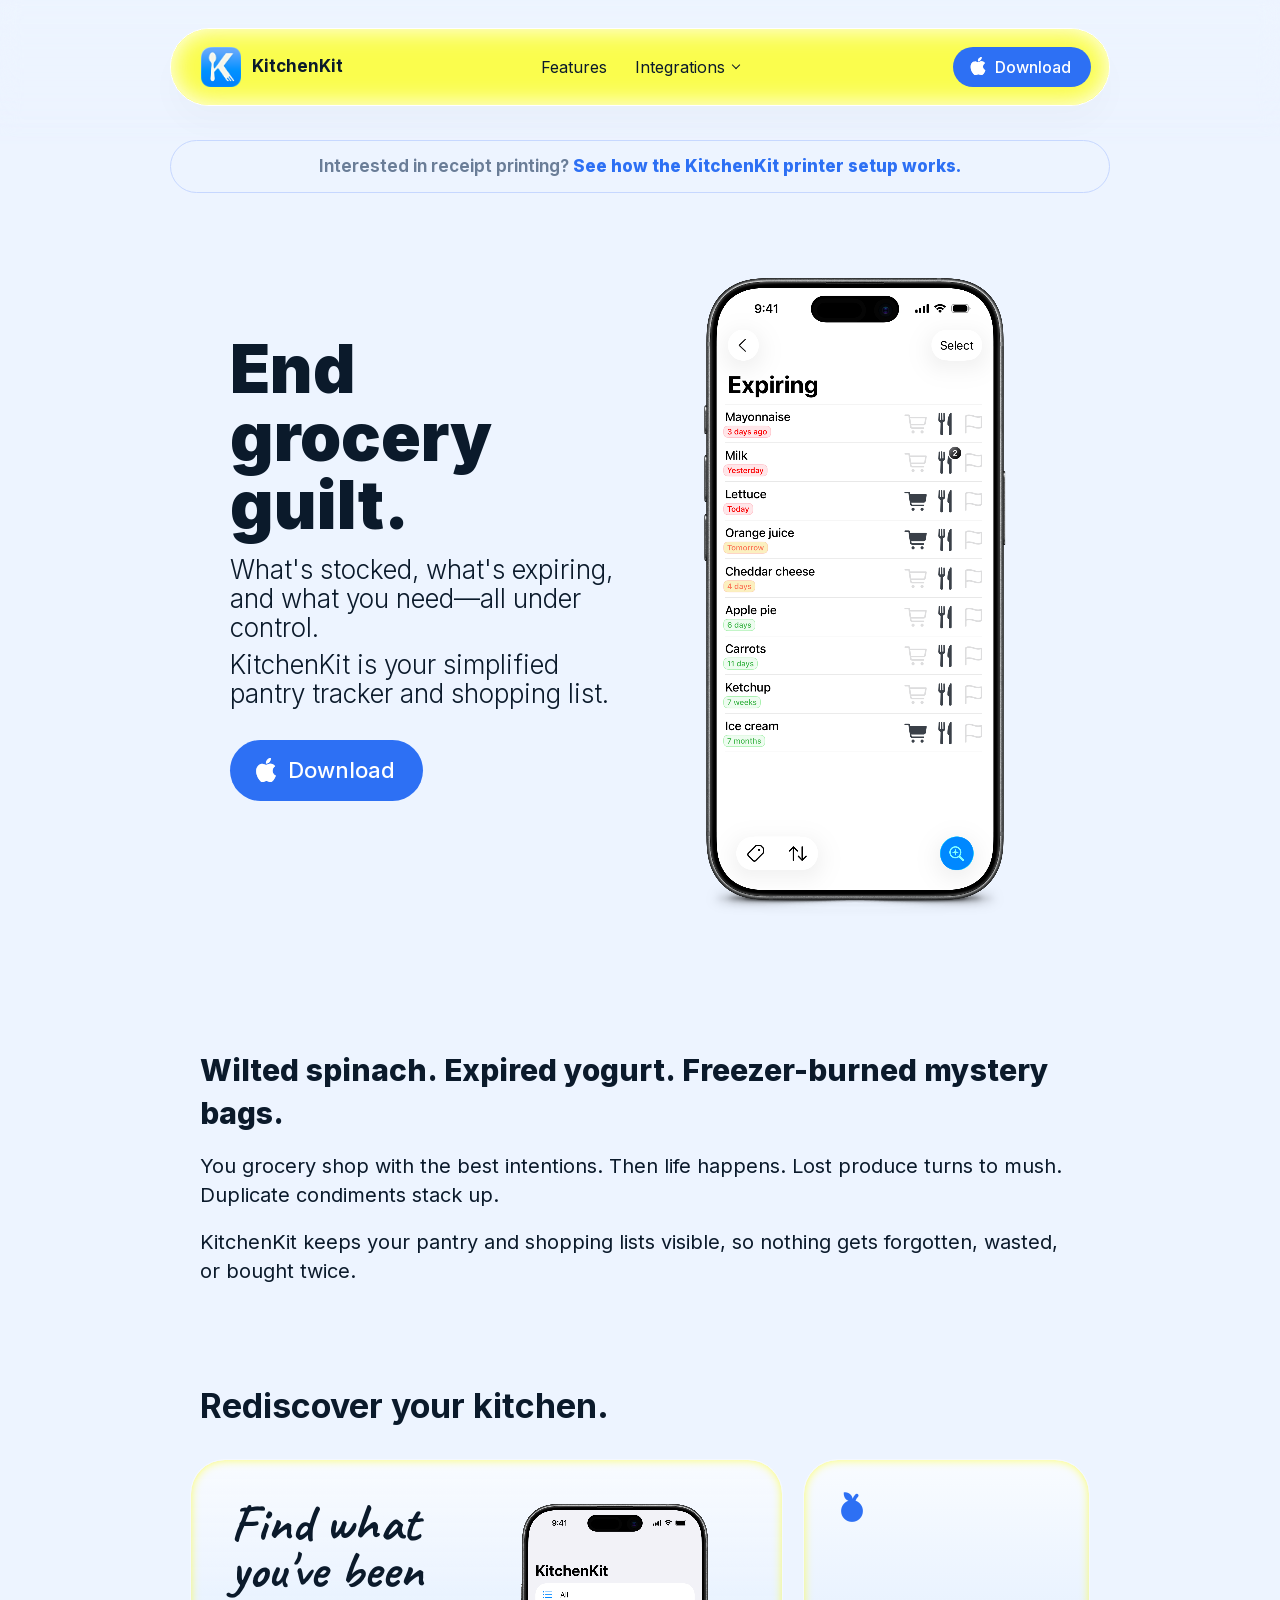
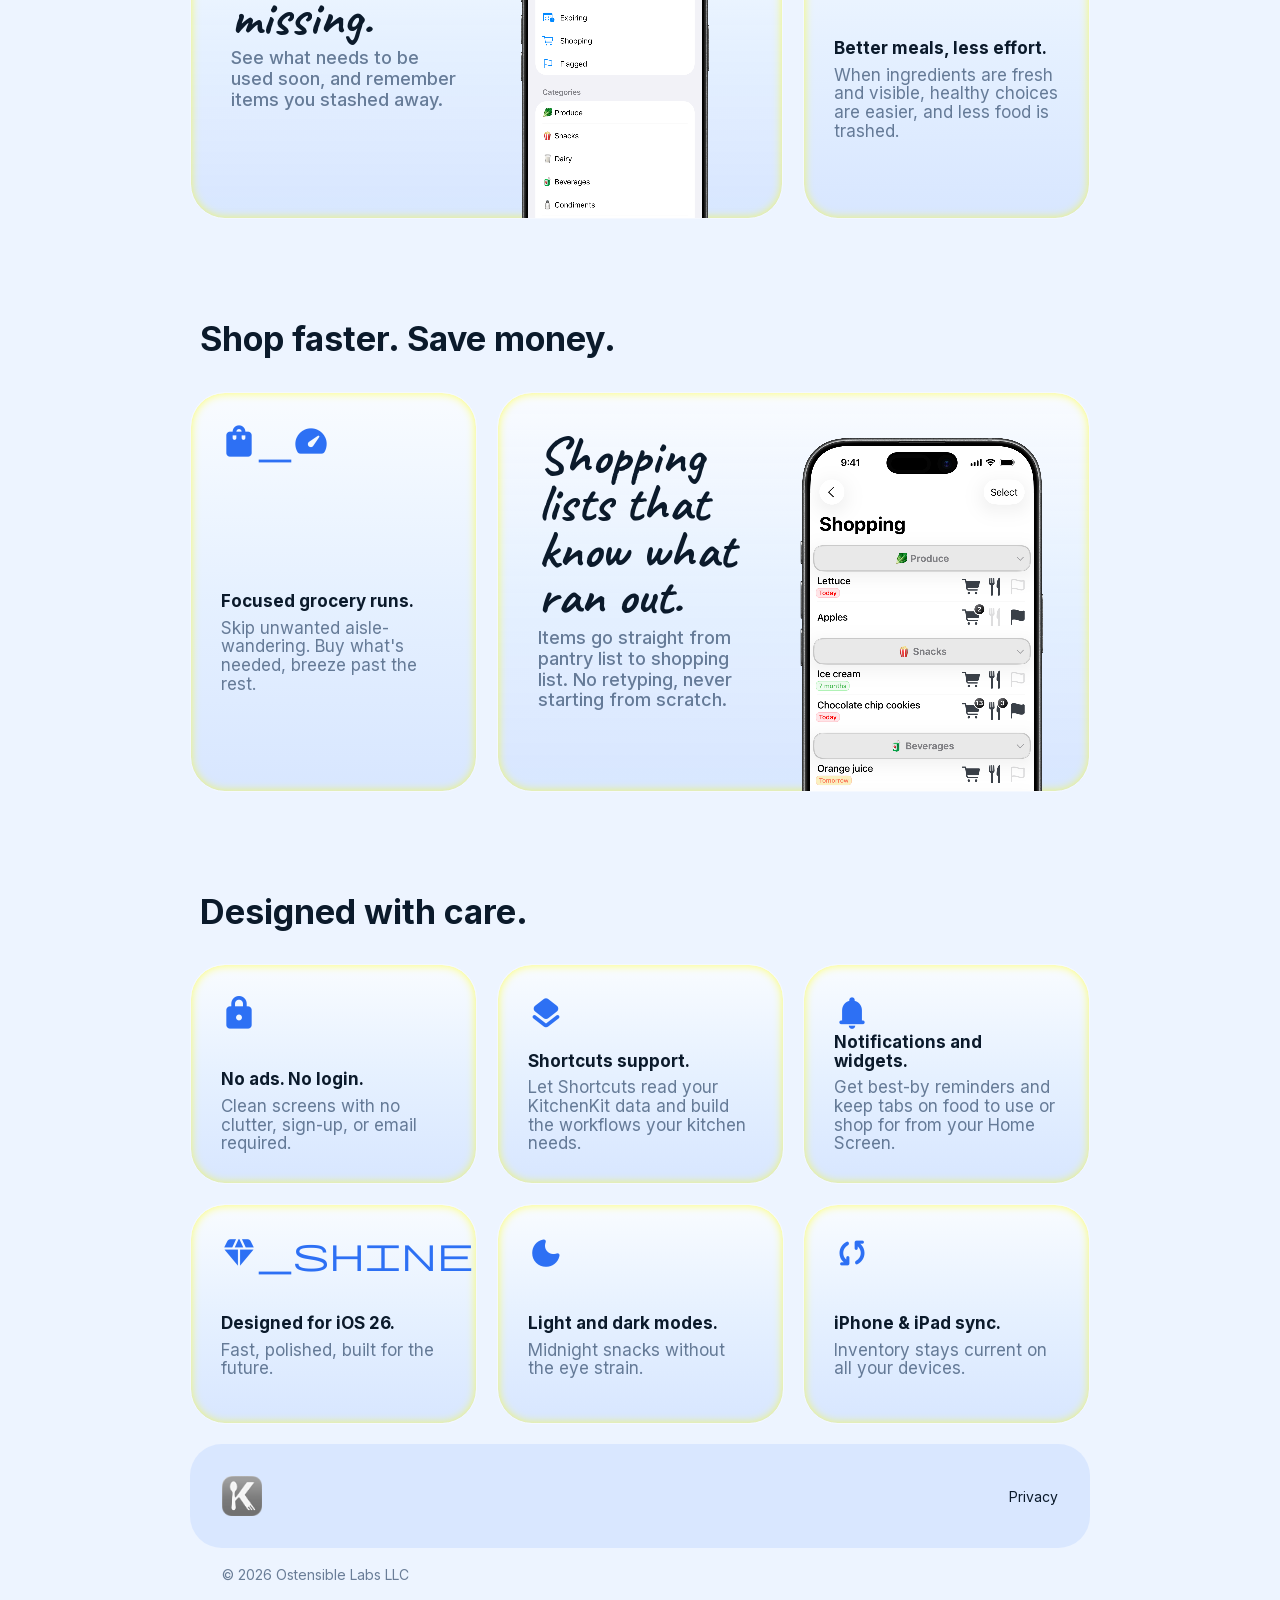
==== commit 664b6a96: "Update site with TRMNL info." ====
--- a/index.html
+++ b/index.html
@@ -1,4 +1,4 @@
-<!DOCTYPE html><html lang="en" data-theme="system"><head><meta charSet="utf-8"/><meta name="viewport" content="width=device-width, initial-scale=1"/><link rel="preload" href="/_next/static/media/406d3fc8d5ec9f59-s.p.06~5xv2ritwv5.woff2" as="font" crossorigin="" type="font/woff2"/><link rel="preload" href="/_next/static/media/83afe278b6a6bb3c-s.p.0q-301v4kxxnr.woff2" as="font" crossorigin="" type="font/woff2"/><link rel="preload" href="/_next/static/media/a85fe84266768609-s.p.05b418i5bs~lg.woff2" as="font" crossorigin="" type="font/woff2"/><link rel="stylesheet" href="/_next/static/chunks/02lc~yu0m.g5_.css" data-precedence="next"/><link rel="stylesheet" href="/_next/static/chunks/0njtrx52cuap4.css" data-precedence="next"/><link rel="stylesheet" href="/_next/static/chunks/0i_fiq9~obleo.css" data-precedence="next"/><link rel="preload" as="script" fetchPriority="low" href="/_next/static/chunks/0k0iy23at3esr.js"/><script src="/_next/static/chunks/0egwww7hzojtt.js" async=""></script><script src="/_next/static/chunks/02fs2wyvw114e.js" async=""></script><script src="/_next/static/chunks/05r8w3oz-i59j.js" async=""></script><script src="/_next/static/chunks/turbopack-0q2iy53nqgyv-.js" async=""></script><script src="/_next/static/chunks/03.egb8qn_ih4.js" async=""></script><script src="/_next/static/chunks/0i71lkp~0_t5l.js" async=""></script><script src="/_next/static/chunks/0ryx4ixd_3oxg.js" async=""></script><script src="/_next/static/chunks/17ot4vrs5p2jm.js" async=""></script><link rel="preload" href="https://fonts.googleapis.com/css2?family=Material+Symbols+Rounded:opsz,wght,FILL,GRAD@30,600,0..1,0&amp;icon_names=block,check_circle,close,dark_mode,diamond_shine,kitchen,layers,lock,mail,menu,notifications,nutrition,open_in_full,open_in_new,pause,play_arrow,savings,send,shopping_bag_speed,star,sync,target" as="style"/><link rel="preload" href="https://cdn.telemetrydeck.com/websdk/telemetrydeck.min.js" as="script"/><meta name="apple-itunes-app" content="app-id=6754018760"/><link rel="icon" href="/favicon.png" type="image/png" sizes="48x48"/><meta name="next-size-adjust" content=""/><title>KitchenKit: Grocery Organizer App</title><meta name="description" content="KitchenKit is a pantry inventory and grocery list app for iPhone and iPad. Track what&#x27;s stocked, see what&#x27;s expiring, and avoid duplicate purchases. No ads, no login required."/><meta property="og:title" content="KitchenKit"/><meta property="og:description" content="End grocery guilt with simple tracking you&#x27;ll stick with."/><meta property="og:url" content="https://kitchenkitapp.com"/><meta property="og:image" content="https://kitchenkitapp.com/og-preview.png"/><meta property="og:image:width" content="1200"/><meta property="og:image:height" content="720"/><meta property="og:type" content="website"/><meta name="twitter:card" content="summary_large_image"/><meta name="twitter:title" content="KitchenKit"/><meta name="twitter:description" content="Track inventory, catch expiring items, and shop with confidence."/><meta name="twitter:image" content="https://kitchenkitapp.com/og-preview.png"/><style id="theme-style">
+<!DOCTYPE html><html lang="en" data-theme="system"><head><meta charSet="utf-8"/><meta name="viewport" content="width=device-width, initial-scale=1"/><link rel="preload" href="/_next/static/media/406d3fc8d5ec9f59-s.p.06~5xv2ritwv5.woff2" as="font" crossorigin="" type="font/woff2"/><link rel="preload" href="/_next/static/media/83afe278b6a6bb3c-s.p.0q-301v4kxxnr.woff2" as="font" crossorigin="" type="font/woff2"/><link rel="preload" href="/_next/static/media/a85fe84266768609-s.p.05b418i5bs~lg.woff2" as="font" crossorigin="" type="font/woff2"/><link rel="stylesheet" href="/_next/static/chunks/13pnpj-2t7heu.css" data-precedence="next"/><link rel="stylesheet" href="/_next/static/chunks/0i_fiq9~obleo.css" data-precedence="next"/><link rel="preload" as="script" fetchPriority="low" href="/_next/static/chunks/0p48-riq~l20h.js"/><script src="/_next/static/chunks/0cjlq94ctcl~c.js" async=""></script><script src="/_next/static/chunks/0.nyih6t2owxs.js" async=""></script><script src="/_next/static/chunks/02fs2wyvw114e.js" async=""></script><script src="/_next/static/chunks/turbopack-04wsvopjh2ehg.js" async=""></script><script src="/_next/static/chunks/03.egb8qn_ih4.js" async=""></script><script src="/_next/static/chunks/0i71lkp~0_t5l.js" async=""></script><script src="/_next/static/chunks/0khyz.9a2lwzv.js" async=""></script><script src="/_next/static/chunks/17ot4vrs5p2jm.js" async=""></script><link rel="preload" href="https://fonts.googleapis.com/css2?family=Material+Symbols+Rounded:opsz,wght,FILL,GRAD@30,600,0..1,0&amp;icon_names=block,check_circle,close,dark_mode,diamond_shine,kitchen,layers,lock,mail,menu,notifications,nutrition,open_in_full,open_in_new,pause,play_arrow,savings,send,shopping_bag_speed,star,sync,target" as="style"/><meta name="apple-itunes-app" content="app-id=6754018760"/><link rel="icon" href="/favicon.png" type="image/png" sizes="48x48"/><meta name="next-size-adjust" content=""/><title>KitchenKit: Grocery Organizer App</title><meta name="description" content="Stop losing groceries in the fridge. KitchenKit helps you track what food you have, see what&#x27;s expiring soon, and shop without buying duplicates."/><meta property="og:title" content="KitchenKit: Grocery Organizer App"/><meta property="og:description" content="Stop losing groceries in the fridge. Track what food you have, see what&#x27;s expiring soon, and shop without buying duplicates."/><meta property="og:url" content="https://kitchenkitapp.com"/><meta property="og:site_name" content="KitchenKit"/><meta property="og:image" content="https://kitchenkitapp.com/assets/kitchenkit-og-1200x630.png"/><meta property="og:image:type" content="image/png"/><meta property="og:image:width" content="1200"/><meta property="og:image:height" content="630"/><meta property="og:image:alt" content="KitchenKit, the grocery organizer app, with its app icon."/><meta property="og:type" content="website"/><meta name="twitter:card" content="summary_large_image"/><meta name="twitter:title" content="KitchenKit: Grocery Organizer App"/><meta name="twitter:description" content="Stop losing groceries in the fridge. Track what food you have, see what&#x27;s expiring soon, and shop without buying duplicates."/><meta name="twitter:image" content="https://kitchenkitapp.com/assets/kitchenkit-og-1200x630.png"/><meta name="twitter:image:alt" content="KitchenKit, the grocery organizer app, with its app icon."/><style id="theme-style">
       :root,
       :root[data-theme="light"] {
         color-scheme: light;
@@ -64,4 +64,4 @@
 --color-accent-pink: oklch(65.77% 0.23 16.02deg);
 --color-text-accent-brand: oklch(100% 0 none);
       }
-    </style><link rel="stylesheet" href="https://fonts.googleapis.com/css2?family=Material+Symbols+Rounded:opsz,wght,FILL,GRAD@30,600,0..1,0&amp;icon_names=block,check_circle,close,dark_mode,diamond_shine,kitchen,layers,lock,mail,menu,notifications,nutrition,open_in_full,open_in_new,pause,play_arrow,savings,send,shopping_bag_speed,star,sync,target"/><script src="/_next/static/chunks/03~yq9q893hmn.js" noModule=""></script></head><body class="inter_5972bc34-module__OU16Qa__className"><div hidden=""><!--$--><!--/$--></div><div class="navbar-module__X2QfBG__spacer"></div><div class="navbar-module__X2QfBG__navbarContainer"><nav class="navbar-module__X2QfBG__navbar"><div class="navbar-module__X2QfBG__content"><a class="navbar-module__X2QfBG__appIdentity" href="/"><div class="navbar-module__X2QfBG__appIconContainer"></div><div class="navbar-module__X2QfBG__appName">KitchenKit</div></a><ul class="navbar-module__X2QfBG__navLinks"><li><a href="/">Features</a></li><li><a href="/printer">Printer</a></li></ul><div class="navbar-module__X2QfBG__action"><a href="https://apps.apple.com/app/id6754018760" class="download_action_button-module__mjE9nq__downloadActionButton download_action_button-module__mjE9nq__small" target="_blank" rel="noopener"><div class="download_action_button-module__mjE9nq__label"><div class="download_action_button-module__mjE9nq__appleLogo"><svg xmlns="http://www.w3.org/2000/svg" width="18" height="18" fill="currentColor" viewBox="0 0 16 16"><path d="M11.182.008C11.148-.03 9.923.023 8.857 1.18c-1.066 1.156-.902 2.482-.878 2.516s1.52.087 2.475-1.258.762-2.391.728-2.43m3.314 11.733c-.048-.096-2.325-1.234-2.113-3.422s1.675-2.789 1.698-2.854-.597-.79-1.254-1.157a3.7 3.7 0 0 0-1.563-.434c-.108-.003-.483-.095-1.254.116-.508.139-1.653.589-1.968.607-.316.018-1.256-.522-2.267-.665-.647-.125-1.333.131-1.824.328-.49.196-1.422.754-2.074 2.237-.652 1.482-.311 3.83-.067 4.56s.625 1.924 1.273 2.796c.576.984 1.34 1.667 1.659 1.899s1.219.386 1.843.067c.502-.308 1.408-.485 1.766-.472.357.013 1.061.154 1.782.539.571.197 1.111.115 1.652-.105.541-.221 1.324-1.059 2.238-2.758q.52-1.185.473-1.282"></path><path d="M11.182.008C11.148-.03 9.923.023 8.857 1.18c-1.066 1.156-.902 2.482-.878 2.516s1.52.087 2.475-1.258.762-2.391.728-2.43m3.314 11.733c-.048-.096-2.325-1.234-2.113-3.422s1.675-2.789 1.698-2.854-.597-.79-1.254-1.157a3.7 3.7 0 0 0-1.563-.434c-.108-.003-.483-.095-1.254.116-.508.139-1.653.589-1.968.607-.316.018-1.256-.522-2.267-.665-.647-.125-1.333.131-1.824.328-.49.196-1.422.754-2.074 2.237-.652 1.482-.311 3.83-.067 4.56s.625 1.924 1.273 2.796c.576.984 1.34 1.667 1.659 1.899s1.219.386 1.843.067c.502-.308 1.408-.485 1.766-.472.357.013 1.061.154 1.782.539.571.197 1.111.115 1.652-.105.541-.221 1.324-1.059 2.238-2.758q.52-1.185.473-1.282"></path></svg></div><div class="download_action_button-module__mjE9nq__downloadLabel">Download</div></div></a></div><button type="button" class="navbar-module__X2QfBG__mobileMenuButton" aria-label="Open menu" aria-expanded="false" aria-controls="mobile-navigation-menu"><span class="material-symbols-rounded icon-module__fq8PUW__icon icon-module__fq8PUW__iconOutlined " style="font-size:24px">menu</span></button></div></nav></div><section class="section-module__MNCEUG__section" style="padding-top:36px"><div class="page-module__LOFOpW__receiptBanner">Interested in receipt printing?<!-- --> <a href="/printer" class="page-module__LOFOpW__receiptBannerLink">See how the KitchenKit printer setup works.</a></div></section><section class="section-module__MNCEUG__section" style="margin-top:0;padding-top:56px"><div class="hero-module__C0jTtW__hero"><div class="hero-module__C0jTtW__content"><h1 class="hero-module__C0jTtW__title undefined">End grocery guilt.</h1><p class="hero-module__C0jTtW__subtitle">What&#x27;s stocked, what&#x27;s expiring, and what you need—all under control.<span style="display:block;margin-top:0.35em">KitchenKit is your simplified pantry tracker and shopping list.</span></p><div class="hero-module__C0jTtW__action"><a href="https://apps.apple.com/app/id6754018760" class="download_action_button-module__mjE9nq__downloadActionButton download_action_button-module__mjE9nq__large" target="_blank" rel="noopener"><div class="download_action_button-module__mjE9nq__label"><div class="download_action_button-module__mjE9nq__appleLogo"><svg xmlns="http://www.w3.org/2000/svg" width="24" height="24" fill="currentColor" viewBox="0 0 16 16"><path d="M11.182.008C11.148-.03 9.923.023 8.857 1.18c-1.066 1.156-.902 2.482-.878 2.516s1.52.087 2.475-1.258.762-2.391.728-2.43m3.314 11.733c-.048-.096-2.325-1.234-2.113-3.422s1.675-2.789 1.698-2.854-.597-.79-1.254-1.157a3.7 3.7 0 0 0-1.563-.434c-.108-.003-.483-.095-1.254.116-.508.139-1.653.589-1.968.607-.316.018-1.256-.522-2.267-.665-.647-.125-1.333.131-1.824.328-.49.196-1.422.754-2.074 2.237-.652 1.482-.311 3.83-.067 4.56s.625 1.924 1.273 2.796c.576.984 1.34 1.667 1.659 1.899s1.219.386 1.843.067c.502-.308 1.408-.485 1.766-.472.357.013 1.061.154 1.782.539.571.197 1.111.115 1.652-.105.541-.221 1.324-1.059 2.238-2.758q.52-1.185.473-1.282"></path><path d="M11.182.008C11.148-.03 9.923.023 8.857 1.18c-1.066 1.156-.902 2.482-.878 2.516s1.52.087 2.475-1.258.762-2.391.728-2.43m3.314 11.733c-.048-.096-2.325-1.234-2.113-3.422s1.675-2.789 1.698-2.854-.597-.79-1.254-1.157a3.7 3.7 0 0 0-1.563-.434c-.108-.003-.483-.095-1.254.116-.508.139-1.653.589-1.968.607-.316.018-1.256-.522-2.267-.665-.647-.125-1.333.131-1.824.328-.49.196-1.422.754-2.074 2.237-.652 1.482-.311 3.83-.067 4.56s.625 1.924 1.273 2.796c.576.984 1.34 1.667 1.659 1.899s1.219.386 1.843.067c.502-.308 1.408-.485 1.766-.472.357.013 1.061.154 1.782.539.571.197 1.111.115 1.652-.105.541-.221 1.324-1.059 2.238-2.758q.52-1.185.473-1.282"></path></svg></div><div class="download_action_button-module__mjE9nq__downloadLabel">Download</div></div></a></div></div><div class="hero-module__C0jTtW__media"><div class="hero_image-module__nOVdra__heroImage"><div class="hero_image-module__nOVdra__shadow" style="--bottom-offset:0px"><img alt="" loading="lazy" width="592" height="68" decoding="async" data-nimg="1" style="color:transparent;width:100%;height:auto" src="/app_view/iphone_shadow.png"/></div><canvas class="hero_image-module__nOVdra__imageCanvas" aria-label="KitchenKit iPhone app showing expiring food items organized by category with color-coded dates."></canvas></div></div></div></section><section class="section-module__MNCEUG__section"><div style="width:100%;padding:0 30px;font-size:20px;line-height:1.45"><p style="font-weight:800;font-size:30px">Wilted spinach. Expired yogurt. Freezer-burned mystery bags.</p><p style="margin-top:16px">You grocery shop with the best intentions. Then life happens. Lost produce turns to mush. Duplicate condiments stack up.</p><p style="margin-top:18px">KitchenKit keeps your pantry and shopping lists visible, so nothing gets forgotten, wasted, or bought twice.</p></div></section><section class="section-module__MNCEUG__section" id="features"><h2 class="section-module__MNCEUG__title">Rediscover your kitchen.</h2><div class="card_grid-module__MYVjaq__cardGrid" style="--card-height:360px"><figure class="shared-module__Prmz1W__gridCardItem shared-module__Prmz1W__twoThirds"><div class="stacked_card-module__vKp07a__content stacked_card-module__vKp07a__reverse"><div class="stacked_card-module__vKp07a__media"></div><div class="stacked_card-module__vKp07a__text stacked_card-module__vKp07a__reverse stacked_card-module__vKp07a__leading"><div class="stacked_card-module__vKp07a__textContent"><h2 class="stacked_card-module__vKp07a__title whimsicalFont caveat_79ef359-module__NsTana__className stacked_card-module__vKp07a__whimsical">Find what you&#x27;ve been missing.</h2><p class="stacked_card-module__vKp07a__description">See what needs to be used soon, and remember items you stashed away.</p></div></div></div></figure><figure class="shared-module__Prmz1W__gridCardItem shared-module__Prmz1W__third"><div class="icon_card-module__-dRvYq__iconCard"><div class="icon_card-module__-dRvYq__icon" aria-hidden="true"><span class="material-symbols-rounded icon-module__fq8PUW__icon icon-module__fq8PUW__iconFilled icon-module__fq8PUW__large">nutrition</span></div><div class="icon_card-module__-dRvYq__info"><h2 class="icon_card-module__-dRvYq__title ">Better meals, less effort.</h2><p class="icon_card-module__-dRvYq__description">When ingredients are fresh and visible, healthy choices are easier, and less food is trashed.</p></div></div></figure></div></section><section class="section-module__MNCEUG__section"><h2 class="section-module__MNCEUG__title">Shop faster. Save money.</h2><div class="card_grid-module__MYVjaq__cardGrid" style="--card-height:400px"><figure class="shared-module__Prmz1W__gridCardItem shared-module__Prmz1W__third"><div class="icon_card-module__-dRvYq__iconCard"><div class="icon_card-module__-dRvYq__icon" aria-hidden="true"><span class="material-symbols-rounded icon-module__fq8PUW__icon icon-module__fq8PUW__iconFilled icon-module__fq8PUW__large">shopping_bag_speed</span></div><div class="icon_card-module__-dRvYq__info"><h2 class="icon_card-module__-dRvYq__title ">Focused grocery runs.</h2><p class="icon_card-module__-dRvYq__description">Skip unwanted aisle-wandering. Buy what&#x27;s needed, breeze past the rest.</p></div></div></figure><figure class="shared-module__Prmz1W__gridCardItem shared-module__Prmz1W__twoThirds"><div class="stacked_card-module__vKp07a__content stacked_card-module__vKp07a__reverse"><div class="stacked_card-module__vKp07a__media"></div><div class="stacked_card-module__vKp07a__text stacked_card-module__vKp07a__reverse stacked_card-module__vKp07a__leading"><div class="stacked_card-module__vKp07a__textContent"><h2 class="stacked_card-module__vKp07a__title whimsicalFont caveat_79ef359-module__NsTana__className stacked_card-module__vKp07a__whimsical">Shopping lists that know what ran out.</h2><p class="stacked_card-module__vKp07a__description">Items go straight from pantry list to shopping list. No retyping, never starting from scratch.</p></div></div></div></figure></div></section><section class="section-module__MNCEUG__section"><h2 class="section-module__MNCEUG__title">Designed with care.</h2><div class="card_grid-module__MYVjaq__cardGrid" style="--card-height:220px"><figure class="shared-module__Prmz1W__gridCardItem shared-module__Prmz1W__third"><div class="icon_card-module__-dRvYq__iconCard"><div class="icon_card-module__-dRvYq__icon" aria-hidden="true"><span class="material-symbols-rounded icon-module__fq8PUW__icon icon-module__fq8PUW__iconFilled icon-module__fq8PUW__large">lock</span></div><div class="icon_card-module__-dRvYq__info"><h2 class="icon_card-module__-dRvYq__title ">No ads. No login.</h2><p class="icon_card-module__-dRvYq__description">Clean screens with no clutter, sign-up, or email required.</p></div></div></figure><figure class="shared-module__Prmz1W__gridCardItem shared-module__Prmz1W__third"><div class="icon_card-module__-dRvYq__iconCard"><div class="icon_card-module__-dRvYq__icon" aria-hidden="true"><span class="material-symbols-rounded icon-module__fq8PUW__icon icon-module__fq8PUW__iconFilled icon-module__fq8PUW__large">layers</span></div><div class="icon_card-module__-dRvYq__info"><h2 class="icon_card-module__-dRvYq__title ">Shortcuts support.</h2><p class="icon_card-module__-dRvYq__description">Let Shortcuts read your KitchenKit data and build the workflows your kitchen needs.</p></div></div></figure><figure class="shared-module__Prmz1W__gridCardItem shared-module__Prmz1W__third"><div class="icon_card-module__-dRvYq__iconCard"><div class="icon_card-module__-dRvYq__icon" aria-hidden="true"><span class="material-symbols-rounded icon-module__fq8PUW__icon icon-module__fq8PUW__iconFilled icon-module__fq8PUW__large">notifications</span></div><div class="icon_card-module__-dRvYq__info"><h2 class="icon_card-module__-dRvYq__title ">Notifications and widgets.</h2><p class="icon_card-module__-dRvYq__description">Get best-by reminders and keep tabs on food to use or shop for from your Home Screen.</p></div></div></figure><figure class="shared-module__Prmz1W__gridCardItem shared-module__Prmz1W__third"><div class="icon_card-module__-dRvYq__iconCard"><div class="icon_card-module__-dRvYq__icon" aria-hidden="true"><span class="material-symbols-rounded icon-module__fq8PUW__icon icon-module__fq8PUW__iconFilled icon-module__fq8PUW__large">diamond_shine</span></div><div class="icon_card-module__-dRvYq__info"><h2 class="icon_card-module__-dRvYq__title ">Designed for iOS 26.</h2><p class="icon_card-module__-dRvYq__description">Fast, polished, built for the future.</p></div></div></figure><figure class="shared-module__Prmz1W__gridCardItem shared-module__Prmz1W__third"><div class="icon_card-module__-dRvYq__iconCard"><div class="icon_card-module__-dRvYq__icon" aria-hidden="true"><span class="material-symbols-rounded icon-module__fq8PUW__icon icon-module__fq8PUW__iconFilled icon-module__fq8PUW__large">dark_mode</span></div><div class="icon_card-module__-dRvYq__info"><h2 class="icon_card-module__-dRvYq__title ">Light and dark modes.</h2><p class="icon_card-module__-dRvYq__description">Midnight snacks without the eye strain.</p></div></div></figure><figure class="shared-module__Prmz1W__gridCardItem shared-module__Prmz1W__third"><div class="icon_card-module__-dRvYq__iconCard"><div class="icon_card-module__-dRvYq__icon" aria-hidden="true"><span class="material-symbols-rounded icon-module__fq8PUW__icon icon-module__fq8PUW__iconFilled icon-module__fq8PUW__large">sync</span></div><div class="icon_card-module__-dRvYq__info"><h2 class="icon_card-module__-dRvYq__title ">iPhone &amp; iPad sync.</h2><p class="icon_card-module__-dRvYq__description">Inventory stays current on all your devices.</p></div></div></figure></div></section><!--$--><!--/$--><footer class="compact_footer-module__0-qQYW__compactFooter"><div class="compact_footer-module__0-qQYW__main"><div aria-hidden="true"></div><div class="compact_footer-module__0-qQYW__links"><ul class="compact_footer-module__0-qQYW__links"><li><a href="/privacy" class="compact_footer-module__0-qQYW__link" target="_self">Privacy</a></li></ul></div></div><div class="compact_footer-module__0-qQYW__footnotes"><div>© 2026 Ostensible Labs LLC</div><div></div></div></footer><script src="/_next/static/chunks/0k0iy23at3esr.js" id="_R_" async=""></script><script>(self.__next_f=self.__next_f||[]).push([0])</script><script>self.__next_f.push([1,"1:\"$Sreact.fragment\"\n2:I[63007,[\"/_next/static/chunks/03.egb8qn_ih4.js\",\"/_next/static/chunks/0i71lkp~0_t5l.js\"],\"default\"]\n3:I[27620,[\"/_next/static/chunks/03.egb8qn_ih4.js\",\"/_next/static/chunks/0i71lkp~0_t5l.js\"],\"default\"]\na:I[25559,[],\"default\",1]\n:HL[\"/_next/static/chunks/02lc~yu0m.g5_.css\",\"style\"]\n:HL[\"/_next/static/chunks/0njtrx52cuap4.css\",\"style\"]\n:HL[\"/_next/static/chunks/0i_fiq9~obleo.css\",\"style\"]\n:HL[\"/_next/static/media/406d3fc8d5ec9f59-s.p.06~5xv2ritwv5.woff2\",\"font\",{\"crossOrigin\":\"\",\"type\":\"font/woff2\"}]\n:HL[\"/_next/static/media/83afe278b6a6bb3c-s.p.0q-301v4kxxnr.woff2\",\"font\",{\"crossOrigin\":\"\",\"type\":\"font/woff2\"}]\n:HL[\"/_next/static/media/a85fe84266768609-s.p.05b418i5bs~lg.woff2\",\"font\",{\"crossOrigin\":\"\",\"type\":\"font/woff2\"}]\n4:Tae2,"])</script><script>self.__next_f.push([1,"\n      :root,\n      :root[data-theme=\"light\"] {\n        color-scheme: light;\n        --color-scheme: light;\n        --color-text-primary: oklch(21.42% 0.04 252.78deg);\n--color-text-secondary: oklch(34.62% 0.07 256.04deg / 0.64);\n--color-fill-0: oklch(100% 0 none);\n--color-fill-1: oklch(96.58% 0.02 262.77deg);\n--color-fill-2: oklch(92.63% 0.04 264.4deg);\n--color-fill-3: oklch(87.94% 0.06 267.05deg);\n--color-accent-brand: oklch(57.99% 0.21 262.05deg);\n--color-accent-orange: oklch(75.33% 0.17 55.71deg);\n--color-accent-green: oklch(73.03% 0.19 147.44deg);\n--color-accent-red: oklch(65.42% 0.23 28.66deg);\n--color-accent-blue: oklch(60.27% 0.22 257.42deg);\n--color-accent-indigo: oklch(52.94% 0.19 278.34deg);\n--color-accent-mint: oklch(74.81% 0.13 189.02deg);\n--color-accent-purple: oklch(61.49% 0.21 312.42deg);\n--color-accent-pink: oklch(64.97% 0.24 17.9deg);\n--color-text-accent-brand: oklch(100% 0 none);\n      }\n\n      @media (prefers-color-scheme: dark) {\n        :root {\n          color-scheme: dark;\n          --color-scheme: dark;\n          --color-text-primary: oklch(97.27% 0.01 266.74deg);\n--color-text-secondary: oklch(87.25% 0.05 261.35deg / 0.7);\n--color-fill-0: oklch(18.31% 0.03 263.38deg);\n--color-fill-1: oklch(20.13% 0.03 263.36deg);\n--color-fill-2: oklch(27.42% 0.05 262.63deg);\n--color-fill-3: oklch(32.5% 0.06 264.64deg);\n--color-accent-brand: oklch(61.2% 0.17 258.48deg);\n--color-accent-orange: oklch(76.19% 0.17 57.05deg);\n--color-accent-green: oklch(75.55% 0.21 146.98deg);\n--color-accent-red: oklch(66.33% 0.22 28.29deg);\n--color-accent-blue: oklch(62.42% 0.21 255.48deg);\n--color-accent-indigo: oklch(55.64% 0.2 278.15deg);\n--color-accent-mint: oklch(85.14% 0.11 192.43deg);\n--color-accent-purple: oklch(65.6% 0.23 312.43deg);\n--color-accent-pink: oklch(65.77% 0.23 16.02deg);\n--color-text-accent-brand: oklch(100% 0 none);\n        }\n      }\n\n      :root[data-theme=\"dark\"] {\n        color-scheme: dark;\n        --color-scheme: dark;\n        --color-text-primary: oklch(97.27% 0.01 266.74deg);\n--color-text-secondary: oklch(87.25% 0.05 261.35deg / 0.7);\n--color-fill-0: oklch(18.31% 0.03 263.38deg);\n--color-fill-1: oklch(20.13% 0.03 263.36deg);\n--color-fill-2: oklch(27.42% 0.05 262.63deg);\n--color-fill-3: oklch(32.5% 0.06 264.64deg);\n--color-accent-brand: oklch(61.2% 0.17 258.48deg);\n--color-accent-orange: oklch(76.19% 0.17 57.05deg);\n--color-accent-green: oklch(75.55% 0.21 146.98deg);\n--color-accent-red: oklch(66.33% 0.22 28.29deg);\n--color-accent-blue: oklch(62.42% 0.21 255.48deg);\n--color-accent-indigo: oklch(55.64% 0.2 278.15deg);\n--color-accent-mint: oklch(85.14% 0.11 192.43deg);\n--color-accent-purple: oklch(65.6% 0.23 312.43deg);\n--color-accent-pink: oklch(65.77% 0.23 16.02deg);\n--color-text-accent-brand: oklch(100% 0 none);\n      }\n    "])</script><script>self.__next_f.push([1,"0:{\"P\":null,\"c\":[\"\",\"\"],\"q\":\"\",\"i\":false,\"f\":[[[\"\",{\"children\":[\"(main)\",{\"children\":[\"__PAGE__\",{}]},\"$undefined\",\"$undefined\",16]}],[[\"$\",\"$1\",\"c\",{\"children\":[null,[\"$\",\"$L2\",null,{\"parallelRouterKey\":\"children\",\"error\":\"$undefined\",\"errorStyles\":\"$undefined\",\"errorScripts\":\"$undefined\",\"template\":[\"$\",\"$L3\",null,{}],\"templateStyles\":\"$undefined\",\"templateScripts\":\"$undefined\",\"notFound\":[[[\"$\",\"title\",null,{\"children\":\"404: This page could not be found.\"}],[\"$\",\"div\",null,{\"style\":{\"fontFamily\":\"system-ui,\\\"Segoe UI\\\",Roboto,Helvetica,Arial,sans-serif,\\\"Apple Color Emoji\\\",\\\"Segoe UI Emoji\\\"\",\"height\":\"100vh\",\"textAlign\":\"center\",\"display\":\"flex\",\"flexDirection\":\"column\",\"alignItems\":\"center\",\"justifyContent\":\"center\"},\"children\":[\"$\",\"div\",null,{\"children\":[[\"$\",\"style\",null,{\"dangerouslySetInnerHTML\":{\"__html\":\"body{color:#000;background:#fff;margin:0}.next-error-h1{border-right:1px solid rgba(0,0,0,.3)}@media (prefers-color-scheme:dark){body{color:#fff;background:#000}.next-error-h1{border-right:1px solid rgba(255,255,255,.3)}}\"}}],[\"$\",\"h1\",null,{\"className\":\"next-error-h1\",\"style\":{\"display\":\"inline-block\",\"margin\":\"0 20px 0 0\",\"padding\":\"0 23px 0 0\",\"fontSize\":24,\"fontWeight\":500,\"verticalAlign\":\"top\",\"lineHeight\":\"49px\"},\"children\":404}],[\"$\",\"div\",null,{\"style\":{\"display\":\"inline-block\"},\"children\":[\"$\",\"h2\",null,{\"style\":{\"fontSize\":14,\"fontWeight\":400,\"lineHeight\":\"49px\",\"margin\":0},\"children\":\"This page could not be found.\"}]}]]}]}]],[]],\"forbidden\":\"$undefined\",\"unauthorized\":\"$undefined\"}]]}],{\"children\":[[\"$\",\"$1\",\"c\",{\"children\":[[[\"$\",\"link\",\"0\",{\"rel\":\"stylesheet\",\"href\":\"/_next/static/chunks/02lc~yu0m.g5_.css\",\"precedence\":\"next\",\"crossOrigin\":\"$undefined\",\"nonce\":\"$undefined\"}],[\"$\",\"link\",\"1\",{\"rel\":\"stylesheet\",\"href\":\"/_next/static/chunks/0njtrx52cuap4.css\",\"precedence\":\"next\",\"crossOrigin\":\"$undefined\",\"nonce\":\"$undefined\"}],[\"$\",\"link\",\"2\",{\"rel\":\"stylesheet\",\"href\":\"/_next/static/chunks/0i_fiq9~obleo.css\",\"precedence\":\"next\",\"crossOrigin\":\"$undefined\",\"nonce\":\"$undefined\"}],[\"$\",\"script\",\"script-0\",{\"src\":\"/_next/static/chunks/0ryx4ixd_3oxg.js\",\"async\":true,\"nonce\":\"$undefined\"}]],[\"$\",\"html\",null,{\"lang\":\"en\",\"data-theme\":\"system\",\"children\":[[\"$\",\"head\",null,{\"children\":[[\"$\",\"meta\",null,{\"name\":\"apple-itunes-app\",\"content\":\"app-id=6754018760\"}],[\"$\",\"link\",null,{\"rel\":\"icon\",\"href\":\"/favicon.png\",\"type\":\"image/png\",\"sizes\":\"48x48\"}],[\"$\",\"style\",null,{\"id\":\"theme-style\",\"suppressHydrationWarning\":true,\"children\":\"$4\"}],\"$L5\"]}],\"$L6\"]}]]}],{\"children\":[\"$L7\",{},null,false,null]},null,false,null]},null,false,\"$@8\"],\"$L9\",false]],\"m\":\"$undefined\",\"G\":[\"$a\",[]],\"S\":true,\"h\":null,\"s\":\"$undefined\",\"l\":\"$undefined\",\"p\":\"$undefined\",\"d\":\"$undefined\",\"b\":\"35otAFQ-a3jqry9WIbHgQ\"}\n"])</script><script>self.__next_f.push([1,"b:I[96003,[\"/_next/static/chunks/0ryx4ixd_3oxg.js\"],\"ThemeProvider\"]\nc:I[26007,[\"/_next/static/chunks/0ryx4ixd_3oxg.js\"],\"Navbar\"]\nd:I[43038,[\"/_next/static/chunks/0ryx4ixd_3oxg.js\"],\"AppIcon\"]\ne:I[37994,[\"/_next/static/chunks/0ryx4ixd_3oxg.js\",\"/_next/static/chunks/17ot4vrs5p2jm.js\"],\"DownloadActionLink\"]\nf:I[32620,[\"/_next/static/chunks/0ryx4ixd_3oxg.js\"],\"\"]\n10:I[46960,[\"/_next/static/chunks/0ryx4ixd_3oxg.js\",\"/_next/static/chunks/17ot4vrs5p2jm.js\"],\"HeroImage\"]\n11:I[42602,[\"/_next/static/chunks/0ryx4ixd_3oxg.js\",\"/_next/static/chunks/17ot4vrs5p2jm.js\"],\"StackedCardImage\"]\n18:I[95932,[\"/_next/static/chunks/03.egb8qn_ih4.js\",\"/_next/static/chunks/0i71lkp~0_t5l.js\"],\"ViewportBoundary\"]\n1a:I[95932,[\"/_next/static/chunks/03.egb8qn_ih4.js\",\"/_next/static/chunks/0i71lkp~0_t5l.js\"],\"MetadataBoundary\"]\n1b:\"$Sreact.suspense\"\n:HL[\"https://fonts.googleapis.com/css2?family=Material+Symbols+Rounded:opsz,wght,FILL,GRAD@30,600,0..1,0\u0026icon_names=block,check_circle,close,dark_mode,diamond_shine,kitchen,layers,lock,mail,menu,notifications,nutrition,open_in_full,open_in_new,pause,play_arrow,savings,send,shopping_bag_speed,star,sync,target\",\"style\"]\n5:[\"$\",\"link\",null,{\"rel\":\"stylesheet\",\"href\":\"https://fonts.googleapis.com/css2?family=Material+Symbols+Rounded:opsz,wght,FILL,GRAD@30,600,0..1,0\u0026icon_names=block,check_circle,close,dark_mode,diamond_shine,kitchen,layers,lock,mail,menu,notifications,nutrition,open_in_full,open_in_new,pause,play_arrow,savings,send,shopping_bag_speed,star,sync,target\"}]\n"])</script><script>self.__next_f.push([1,"6:[\"$\",\"body\",null,{\"className\":\"inter_5972bc34-module__OU16Qa__className\",\"children\":[[\"$\",\"$Lb\",null,{\"children\":[[[\"$\",\"$Lc\",null,{\"icon\":[\"$\",\"$Ld\",null,{\"src\":\"/app_view/app-icon.png\"}],\"appName\":\"KitchenKit\",\"links\":[{\"label\":\"Features\",\"href\":\"/\"},{\"label\":\"Printer\",\"href\":\"/printer\"}],\"action\":[\"$\",\"$Le\",null,{\"href\":\"https://apps.apple.com/app/id6754018760\",\"label\":\"Download\",\"size\":\"small\",\"analyticsSource\":\"navbar\",\"appleLogoSize\":18,\"telemetryDeckAppID\":\"FBB99913-7A0A-473D-85CB-E30CD6250102\"}]}],[\"$\",\"$L2\",null,{\"parallelRouterKey\":\"children\",\"error\":\"$undefined\",\"errorStyles\":\"$undefined\",\"errorScripts\":\"$undefined\",\"template\":[\"$\",\"$L3\",null,{}],\"templateStyles\":\"$undefined\",\"templateScripts\":\"$undefined\",\"notFound\":[[[\"$\",\"title\",null,{\"children\":\"404: This page could not be found.\"}],[\"$\",\"div\",null,{\"style\":\"$0:f:0:1:0:props:children:1:props:notFound:0:1:props:style\",\"children\":[\"$\",\"div\",null,{\"children\":[[\"$\",\"style\",null,{\"dangerouslySetInnerHTML\":{\"__html\":\"body{color:#000;background:#fff;margin:0}.next-error-h1{border-right:1px solid rgba(0,0,0,.3)}@media (prefers-color-scheme:dark){body{color:#fff;background:#000}.next-error-h1{border-right:1px solid rgba(255,255,255,.3)}}\"}}],[\"$\",\"h1\",null,{\"className\":\"next-error-h1\",\"style\":\"$0:f:0:1:0:props:children:1:props:notFound:0:1:props:children:props:children:1:props:style\",\"children\":404}],[\"$\",\"div\",null,{\"style\":\"$0:f:0:1:0:props:children:1:props:notFound:0:1:props:children:props:children:2:props:style\",\"children\":[\"$\",\"h2\",null,{\"style\":\"$0:f:0:1:0:props:children:1:props:notFound:0:1:props:children:props:children:2:props:children:props:style\",\"children\":\"This page could not be found.\"}]}]]}]}]],[]],\"forbidden\":\"$undefined\",\"unauthorized\":\"$undefined\"}],[\"$\",\"footer\",null,{\"className\":\"compact_footer-module__0-qQYW__compactFooter\",\"children\":[[\"$\",\"div\",null,{\"className\":\"compact_footer-module__0-qQYW__main\",\"children\":[[\"$\",\"div\",null,{\"className\":\"$undefined\",\"aria-hidden\":\"true\",\"children\":[\"$\",\"$Ld\",null,{\"src\":\"/app_view/app-icon.png\",\"filter\":\"grayscale\"}]}],[\"$\",\"div\",null,{\"className\":\"compact_footer-module__0-qQYW__links\",\"children\":[\"$\",\"ul\",null,{\"className\":\"compact_footer-module__0-qQYW__links\",\"children\":[[\"$\",\"li\",\"/privacy\",{\"children\":[\"$\",\"a\",null,{\"href\":\"/privacy\",\"className\":\"compact_footer-module__0-qQYW__link\",\"target\":\"_self\",\"rel\":\"$undefined\",\"children\":\"Privacy\"}]}]]}]}]]}],[\"$\",\"div\",null,{\"className\":\"compact_footer-module__0-qQYW__footnotes\",\"children\":[[\"$\",\"div\",null,{\"className\":\"$undefined\",\"children\":\"© 2026 Ostensible Labs LLC\"}],[\"$\",\"div\",null,{\"className\":\"$undefined\",\"children\":\"$undefined\"}]]}]]}]],false]}],[\"$\",\"$Lf\",null,{\"src\":\"https://cdn.telemetrydeck.com/websdk/telemetrydeck.min.js\",\"data-app-id\":\"FBB99913-7A0A-473D-85CB-E30CD6250102\",\"strategy\":\"afterInteractive\"}]]}]\n"])</script><script>self.__next_f.push([1,"7:[\"$\",\"$1\",\"c\",{\"children\":[[[\"$\",\"section\",null,{\"className\":\"section-module__MNCEUG__section\",\"id\":\"$undefined\",\"style\":{\"marginTop\":\"$undefined\",\"paddingTop\":36,\"paddingBottom\":\"$undefined\"},\"children\":[\"$undefined\",[\"$\",\"div\",null,{\"className\":\"page-module__LOFOpW__receiptBanner\",\"children\":[\"Interested in receipt printing?\",\" \",[\"$\",\"a\",null,{\"href\":\"/printer\",\"className\":\"page-module__LOFOpW__receiptBannerLink\",\"children\":\"See how the KitchenKit printer setup works.\"}]]}]]}],[\"$\",\"section\",null,{\"className\":\"section-module__MNCEUG__section\",\"id\":\"$undefined\",\"style\":{\"marginTop\":0,\"paddingTop\":56,\"paddingBottom\":\"$undefined\"},\"children\":[\"$undefined\",[\"$\",\"div\",null,{\"className\":\"hero-module__C0jTtW__hero\",\"children\":[[\"$\",\"div\",null,{\"className\":\"hero-module__C0jTtW__content\",\"children\":[\"$undefined\",[\"$\",\"h1\",null,{\"className\":\"hero-module__C0jTtW__title undefined\",\"children\":\"End grocery guilt.\"}],[\"$\",\"p\",null,{\"className\":\"hero-module__C0jTtW__subtitle\",\"children\":[\"What's stocked, what's expiring, and what you need—all under control.\",[\"$\",\"span\",null,{\"style\":{\"display\":\"block\",\"marginTop\":\"0.35em\"},\"children\":\"KitchenKit is your simplified pantry tracker and shopping list.\"}]]}],[\"$\",\"div\",null,{\"className\":\"hero-module__C0jTtW__action\",\"children\":[\"$\",\"$Le\",null,{\"href\":\"https://apps.apple.com/app/id6754018760\",\"label\":\"Download\",\"size\":\"large\",\"analyticsSource\":\"homepageHero\",\"appleLogoSize\":24,\"telemetryDeckAppID\":\"FBB99913-7A0A-473D-85CB-E30CD6250102\"}]}]]}],[\"$\",\"div\",null,{\"className\":\"hero-module__C0jTtW__media\",\"children\":[\"$\",\"$L10\",null,{\"src\":\"/app_view/screenshots/Screenshot_8.png\",\"srcset\":[{\"src\":\"/app_view/screenshots/Screenshot_7.png\",\"theme\":\"dark\"}],\"bezel\":\"iPhone 17 Black\",\"alt\":\"KitchenKit iPhone app showing expiring food items organized by category with color-coded dates.\"}]}]]}]]}],[\"$\",\"section\",null,{\"className\":\"section-module__MNCEUG__section\",\"id\":\"$undefined\",\"style\":{\"marginTop\":\"$undefined\",\"paddingTop\":\"$undefined\",\"paddingBottom\":\"$undefined\"},\"children\":[\"$undefined\",[\"$\",\"div\",null,{\"style\":{\"width\":\"100%\",\"padding\":\"0 30px\",\"fontSize\":\"20px\",\"lineHeight\":1.45},\"children\":[[\"$\",\"p\",null,{\"style\":{\"fontWeight\":800,\"fontSize\":\"30px\"},\"children\":\"Wilted spinach. Expired yogurt. Freezer-burned mystery bags.\"}],[\"$\",\"p\",null,{\"style\":{\"marginTop\":\"16px\"},\"children\":\"You grocery shop with the best intentions. Then life happens. Lost produce turns to mush. Duplicate condiments stack up.\"}],[\"$\",\"p\",null,{\"style\":{\"marginTop\":\"18px\"},\"children\":\"KitchenKit keeps your pantry and shopping lists visible, so nothing gets forgotten, wasted, or bought twice.\"}]]}]]}],[\"$\",\"section\",null,{\"className\":\"section-module__MNCEUG__section\",\"id\":\"features\",\"style\":{\"marginTop\":\"$undefined\",\"paddingTop\":\"$undefined\",\"paddingBottom\":\"$undefined\"},\"children\":[[\"$\",\"h2\",null,{\"className\":\"section-module__MNCEUG__title\",\"children\":\"Rediscover your kitchen.\"}],[\"$\",\"div\",null,{\"className\":\"card_grid-module__MYVjaq__cardGrid\",\"style\":{\"--card-height\":\"360px\"},\"children\":[[\"$\",\"figure\",null,{\"className\":\"shared-module__Prmz1W__gridCardItem shared-module__Prmz1W__twoThirds\",\"children\":[\"$\",\"div\",null,{\"className\":\"stacked_card-module__vKp07a__content stacked_card-module__vKp07a__reverse\",\"children\":[[\"$\",\"div\",null,{\"className\":\"stacked_card-module__vKp07a__media\",\"children\":[\"$\",\"$L11\",null,{\"src\":\"/app_view/screenshots/Screenshot_18.png\",\"srcset\":[{\"src\":\"/app_view/screenshots/Screenshot_17.png\",\"theme\":\"dark\"}],\"bezel\":\"iPhone 17 Black\",\"alt\":\"KitchenKit iPhone app showing expiring food items organized by category with color-coded dates.\",\"bezelCrop\":{\"edge\":\"bottom\",\"croppedRatio\":0.2}}]}],[\"$\",\"div\",null,{\"className\":\"stacked_card-module__vKp07a__text stacked_card-module__vKp07a__reverse stacked_card-module__vKp07a__leading\",\"children\":[\"$\",\"div\",null,{\"className\":\"stacked_card-module__vKp07a__textContent\",\"children\":[[\"$\",\"h2\",null,{\"className\":\"stacked_card-module__vKp07a__title whimsicalFont caveat_79ef359-module__NsTana__className stacked_card-module__vKp07a__whimsical\",\"children\":\"Find what you've been missing.\"}],[\"$\",\"p\",null,{\"className\":\"stacked_card-module__vKp07a__description\",\"children\":\"See what needs to be used soon, and remember items you stashed away.\"}]]}]}]]}]}],[\"$\",\"figure\",null,{\"className\":\"shared-module__Prmz1W__gridCardItem shared-module__Prmz1W__third\",\"children\":\"$L12\"}]]}]]}],\"$L13\",\"$L14\"],[\"$L15\"],\"$L16\"]}]\n"])</script><script>self.__next_f.push([1,"17:[]\n8:\"$W17\"\n9:[\"$\",\"$1\",\"h\",{\"children\":[null,[\"$\",\"$L18\",null,{\"children\":\"$L19\"}],[\"$\",\"div\",null,{\"hidden\":true,\"children\":[\"$\",\"$L1a\",null,{\"children\":[\"$\",\"$1b\",null,{\"name\":\"Next.Metadata\",\"children\":\"$L1c\"}]}]}],[\"$\",\"meta\",null,{\"name\":\"next-size-adjust\",\"content\":\"\"}]]}]\n"])</script><script>self.__next_f.push([1,"1f:I[95932,[\"/_next/static/chunks/03.egb8qn_ih4.js\",\"/_next/static/chunks/0i71lkp~0_t5l.js\"],\"OutletBoundary\"]\n12:[\"$\",\"div\",null,{\"className\":\"icon_card-module__-dRvYq__iconCard\",\"children\":[[\"$\",\"div\",null,{\"className\":\"icon_card-module__-dRvYq__icon\",\"aria-hidden\":\"true\",\"children\":[\"$\",\"span\",null,{\"className\":\"material-symbols-rounded icon-module__fq8PUW__icon icon-module__fq8PUW__iconFilled icon-module__fq8PUW__large\",\"style\":\"$undefined\",\"children\":\"nutrition\"}]}],[\"$\",\"div\",null,{\"className\":\"icon_card-module__-dRvYq__info\",\"children\":[[\"$\",\"h2\",null,{\"className\":\"icon_card-module__-dRvYq__title \",\"children\":\"Better meals, less effort.\"}],[\"$\",\"p\",null,{\"className\":\"icon_card-module__-dRvYq__description\",\"children\":\"When ingredients are fresh and visible, healthy choices are easier, and less food is trashed.\"}]]}]]}]\n"])</script><script>self.__next_f.push([1,"13:[\"$\",\"section\",null,{\"className\":\"section-module__MNCEUG__section\",\"id\":\"$undefined\",\"style\":{\"marginTop\":\"$undefined\",\"paddingTop\":\"$undefined\",\"paddingBottom\":\"$undefined\"},\"children\":[[\"$\",\"h2\",null,{\"className\":\"section-module__MNCEUG__title\",\"children\":\"Shop faster. Save money.\"}],[\"$\",\"div\",null,{\"className\":\"card_grid-module__MYVjaq__cardGrid\",\"style\":{\"--card-height\":\"400px\"},\"children\":[[\"$\",\"figure\",null,{\"className\":\"shared-module__Prmz1W__gridCardItem shared-module__Prmz1W__third\",\"children\":[\"$\",\"div\",null,{\"className\":\"icon_card-module__-dRvYq__iconCard\",\"children\":[[\"$\",\"div\",null,{\"className\":\"icon_card-module__-dRvYq__icon\",\"aria-hidden\":\"true\",\"children\":[\"$\",\"span\",null,{\"className\":\"material-symbols-rounded icon-module__fq8PUW__icon icon-module__fq8PUW__iconFilled icon-module__fq8PUW__large\",\"style\":\"$undefined\",\"children\":\"shopping_bag_speed\"}]}],[\"$\",\"div\",null,{\"className\":\"icon_card-module__-dRvYq__info\",\"children\":[[\"$\",\"h2\",null,{\"className\":\"icon_card-module__-dRvYq__title \",\"children\":\"Focused grocery runs.\"}],[\"$\",\"p\",null,{\"className\":\"icon_card-module__-dRvYq__description\",\"children\":\"Skip unwanted aisle-wandering. Buy what's needed, breeze past the rest.\"}]]}]]}]}],[\"$\",\"figure\",null,{\"className\":\"shared-module__Prmz1W__gridCardItem shared-module__Prmz1W__twoThirds\",\"children\":[\"$\",\"div\",null,{\"className\":\"stacked_card-module__vKp07a__content stacked_card-module__vKp07a__reverse\",\"children\":[[\"$\",\"div\",null,{\"className\":\"stacked_card-module__vKp07a__media\",\"children\":[\"$\",\"$L11\",null,{\"src\":\"/app_view/screenshots/Screenshot_23.png\",\"srcset\":[{\"src\":\"/app_view/screenshots/Screenshot_24.png\",\"theme\":\"dark\"}],\"bezel\":\"iPhone 17 Black\",\"alt\":\"KitchenKit pantry inventory and grocery list on a single screen.\",\"bezelCrop\":{\"edge\":\"bottom\",\"croppedRatio\":0.3}}]}],[\"$\",\"div\",null,{\"className\":\"stacked_card-module__vKp07a__text stacked_card-module__vKp07a__reverse stacked_card-module__vKp07a__leading\",\"children\":[\"$\",\"div\",null,{\"className\":\"stacked_card-module__vKp07a__textContent\",\"children\":[[\"$\",\"h2\",null,{\"className\":\"stacked_card-module__vKp07a__title whimsicalFont caveat_79ef359-module__NsTana__className stacked_card-module__vKp07a__whimsical\",\"children\":\"Shopping lists that know what ran out.\"}],[\"$\",\"p\",null,{\"className\":\"stacked_card-module__vKp07a__description\",\"children\":\"Items go straight from pantry list to shopping list. No retyping, never starting from scratch.\"}]]}]}]]}]}]]}]]}]\n"])</script><script>self.__next_f.push([1,"14:[\"$\",\"section\",null,{\"className\":\"section-module__MNCEUG__section\",\"id\":\"$undefined\",\"style\":{\"marginTop\":\"$undefined\",\"paddingTop\":\"$undefined\",\"paddingBottom\":\"$undefined\"},\"children\":[[\"$\",\"h2\",null,{\"className\":\"section-module__MNCEUG__title\",\"children\":\"Designed with care.\"}],[\"$\",\"div\",null,{\"className\":\"card_grid-module__MYVjaq__cardGrid\",\"style\":{\"--card-height\":\"220px\"},\"children\":[[\"$\",\"figure\",null,{\"className\":\"shared-module__Prmz1W__gridCardItem shared-module__Prmz1W__third\",\"children\":[\"$\",\"div\",null,{\"className\":\"icon_card-module__-dRvYq__iconCard\",\"children\":[[\"$\",\"div\",null,{\"className\":\"icon_card-module__-dRvYq__icon\",\"aria-hidden\":\"true\",\"children\":[\"$\",\"span\",null,{\"className\":\"material-symbols-rounded icon-module__fq8PUW__icon icon-module__fq8PUW__iconFilled icon-module__fq8PUW__large\",\"style\":\"$undefined\",\"children\":\"lock\"}]}],[\"$\",\"div\",null,{\"className\":\"icon_card-module__-dRvYq__info\",\"children\":[[\"$\",\"h2\",null,{\"className\":\"icon_card-module__-dRvYq__title \",\"children\":\"No ads. No login.\"}],[\"$\",\"p\",null,{\"className\":\"icon_card-module__-dRvYq__description\",\"children\":\"Clean screens with no clutter, sign-up, or email required.\"}]]}]]}]}],[\"$\",\"figure\",null,{\"className\":\"shared-module__Prmz1W__gridCardItem shared-module__Prmz1W__third\",\"children\":[\"$\",\"div\",null,{\"className\":\"icon_card-module__-dRvYq__iconCard\",\"children\":[[\"$\",\"div\",null,{\"className\":\"icon_card-module__-dRvYq__icon\",\"aria-hidden\":\"true\",\"children\":[\"$\",\"span\",null,{\"className\":\"material-symbols-rounded icon-module__fq8PUW__icon icon-module__fq8PUW__iconFilled icon-module__fq8PUW__large\",\"style\":\"$undefined\",\"children\":\"layers\"}]}],[\"$\",\"div\",null,{\"className\":\"icon_card-module__-dRvYq__info\",\"children\":[[\"$\",\"h2\",null,{\"className\":\"icon_card-module__-dRvYq__title \",\"children\":\"Shortcuts support.\"}],[\"$\",\"p\",null,{\"className\":\"icon_card-module__-dRvYq__description\",\"children\":\"Let Shortcuts read your KitchenKit data and build the workflows your kitchen needs.\"}]]}]]}]}],[\"$\",\"figure\",null,{\"className\":\"shared-module__Prmz1W__gridCardItem shared-module__Prmz1W__third\",\"children\":[\"$\",\"div\",null,{\"className\":\"icon_card-module__-dRvYq__iconCard\",\"children\":[[\"$\",\"div\",null,{\"className\":\"icon_card-module__-dRvYq__icon\",\"aria-hidden\":\"true\",\"children\":[\"$\",\"span\",null,{\"className\":\"material-symbols-rounded icon-module__fq8PUW__icon icon-module__fq8PUW__iconFilled icon-module__fq8PUW__large\",\"style\":\"$undefined\",\"children\":\"notifications\"}]}],[\"$\",\"div\",null,{\"className\":\"icon_card-module__-dRvYq__info\",\"children\":[[\"$\",\"h2\",null,{\"className\":\"icon_card-module__-dRvYq__title \",\"children\":\"Notifications and widgets.\"}],[\"$\",\"p\",null,{\"className\":\"icon_card-module__-dRvYq__description\",\"children\":\"Get best-by reminders and keep tabs on food to use or shop for from your Home Screen.\"}]]}]]}]}],[\"$\",\"figure\",null,{\"className\":\"shared-module__Prmz1W__gridCardItem shared-module__Prmz1W__third\",\"children\":[\"$\",\"div\",null,{\"className\":\"icon_card-module__-dRvYq__iconCard\",\"children\":[[\"$\",\"div\",null,{\"className\":\"icon_card-module__-dRvYq__icon\",\"aria-hidden\":\"true\",\"children\":[\"$\",\"span\",null,{\"className\":\"material-symbols-rounded icon-module__fq8PUW__icon icon-module__fq8PUW__iconFilled icon-module__fq8PUW__large\",\"style\":\"$undefined\",\"children\":\"diamond_shine\"}]}],[\"$\",\"div\",null,{\"className\":\"icon_card-module__-dRvYq__info\",\"children\":[[\"$\",\"h2\",null,{\"className\":\"icon_card-module__-dRvYq__title \",\"children\":\"Designed for iOS 26.\"}],[\"$\",\"p\",null,{\"className\":\"icon_card-module__-dRvYq__description\",\"children\":\"Fast, polished, built for the future.\"}]]}]]}]}],[\"$\",\"figure\",null,{\"className\":\"shared-module__Prmz1W__gridCardItem shared-module__Prmz1W__third\",\"children\":[\"$\",\"div\",null,{\"className\":\"icon_card-module__-dRvYq__iconCard\",\"children\":[[\"$\",\"div\",null,{\"className\":\"icon_card-module__-dRvYq__icon\",\"aria-hidden\":\"true\",\"children\":[\"$\",\"span\",null,{\"className\":\"material-symbols-rounded icon-module__fq8PUW__icon icon-module__fq8PUW__iconFilled icon-module__fq8PUW__large\",\"style\":\"$undefined\",\"children\":\"dark_mode\"}]}],[\"$\",\"div\",null,{\"className\":\"icon_card-module__-dRvYq__info\",\"children\":[[\"$\",\"h2\",null,{\"className\":\"icon_card-module__-dRvYq__title \",\"children\":\"Light and dark modes.\"}],\"$L1d\"]}]]}]}],\"$L1e\"]}]]}]\n"])</script><script>self.__next_f.push([1,"15:[\"$\",\"script\",\"script-0\",{\"src\":\"/_next/static/chunks/17ot4vrs5p2jm.js\",\"async\":true,\"nonce\":\"$undefined\"}]\n16:[\"$\",\"$L1f\",null,{\"children\":[\"$\",\"$1b\",null,{\"name\":\"Next.MetadataOutlet\",\"children\":\"$@20\"}]}]\n"])</script><script>self.__next_f.push([1,"1d:[\"$\",\"p\",null,{\"className\":\"icon_card-module__-dRvYq__description\",\"children\":\"Midnight snacks without the eye strain.\"}]\n1e:[\"$\",\"figure\",null,{\"className\":\"shared-module__Prmz1W__gridCardItem shared-module__Prmz1W__third\",\"children\":[\"$\",\"div\",null,{\"className\":\"icon_card-module__-dRvYq__iconCard\",\"children\":[[\"$\",\"div\",null,{\"className\":\"icon_card-module__-dRvYq__icon\",\"aria-hidden\":\"true\",\"children\":[\"$\",\"span\",null,{\"className\":\"material-symbols-rounded icon-module__fq8PUW__icon icon-module__fq8PUW__iconFilled icon-module__fq8PUW__large\",\"style\":\"$undefined\",\"children\":\"sync\"}]}],[\"$\",\"div\",null,{\"className\":\"icon_card-module__-dRvYq__info\",\"children\":[[\"$\",\"h2\",null,{\"className\":\"icon_card-module__-dRvYq__title \",\"children\":\"iPhone \u0026 iPad sync.\"}],[\"$\",\"p\",null,{\"className\":\"icon_card-module__-dRvYq__description\",\"children\":\"Inventory stays current on all your devices.\"}]]}]]}]}]\n"])</script><script>self.__next_f.push([1,"19:[[\"$\",\"meta\",\"0\",{\"charSet\":\"utf-8\"}],[\"$\",\"meta\",\"1\",{\"name\":\"viewport\",\"content\":\"width=device-width, initial-scale=1\"}]]\n"])</script><script>self.__next_f.push([1,"1c:[[\"$\",\"title\",\"0\",{\"children\":\"KitchenKit: Grocery Organizer App\"}],[\"$\",\"meta\",\"1\",{\"name\":\"description\",\"content\":\"KitchenKit is a pantry inventory and grocery list app for iPhone and iPad. Track what's stocked, see what's expiring, and avoid duplicate purchases. No ads, no login required.\"}],[\"$\",\"meta\",\"2\",{\"property\":\"og:title\",\"content\":\"KitchenKit\"}],[\"$\",\"meta\",\"3\",{\"property\":\"og:description\",\"content\":\"End grocery guilt with simple tracking you'll stick with.\"}],[\"$\",\"meta\",\"4\",{\"property\":\"og:url\",\"content\":\"https://kitchenkitapp.com\"}],[\"$\",\"meta\",\"5\",{\"property\":\"og:image\",\"content\":\"https://kitchenkitapp.com/og-preview.png\"}],[\"$\",\"meta\",\"6\",{\"property\":\"og:image:width\",\"content\":\"1200\"}],[\"$\",\"meta\",\"7\",{\"property\":\"og:image:height\",\"content\":\"720\"}],[\"$\",\"meta\",\"8\",{\"property\":\"og:type\",\"content\":\"website\"}],[\"$\",\"meta\",\"9\",{\"name\":\"twitter:card\",\"content\":\"summary_large_image\"}],[\"$\",\"meta\",\"10\",{\"name\":\"twitter:title\",\"content\":\"KitchenKit\"}],[\"$\",\"meta\",\"11\",{\"name\":\"twitter:description\",\"content\":\"Track inventory, catch expiring items, and shop with confidence.\"}],[\"$\",\"meta\",\"12\",{\"name\":\"twitter:image\",\"content\":\"https://kitchenkitapp.com/og-preview.png\"}]]\n20:null\n"])</script></body></html>+    </style><link rel="stylesheet" href="https://fonts.googleapis.com/css2?family=Material+Symbols+Rounded:opsz,wght,FILL,GRAD@30,600,0..1,0&amp;icon_names=block,check_circle,close,dark_mode,diamond_shine,kitchen,layers,lock,mail,menu,notifications,nutrition,open_in_full,open_in_new,pause,play_arrow,savings,send,shopping_bag_speed,star,sync,target"/><script src="/_next/static/chunks/03~yq9q893hmn.js" noModule=""></script></head><body class="inter_5972bc34-module__OU16Qa__className"><div hidden=""><!--$--><!--/$--></div><div class="navbar-module__X2QfBG__spacer"></div><div class="navbar-module__X2QfBG__navbarContainer"><nav class="navbar-module__X2QfBG__navbar"><div class="navbar-module__X2QfBG__content"><a class="navbar-module__X2QfBG__appIdentity" href="/"><div class="navbar-module__X2QfBG__appIconContainer"></div><div class="navbar-module__X2QfBG__appName">KitchenKit</div></a><ul class="navbar-module__X2QfBG__navLinks"><li class="navbar-module__X2QfBG__navLinkItem"><a href="/">Features</a></li><li class="navbar-module__X2QfBG__navLinkItem"><details class="navbar-module__X2QfBG__navGroup"><summary>Integrations</summary><ul class="navbar-module__X2QfBG__navDropdown"><li><a href="/trmnl">TRMNL ePaper Display</a></li><li><a href="/printer">Receipt Printer</a></li></ul></details></li></ul><div class="navbar-module__X2QfBG__action"><a href="https://apps.apple.com/app/id6754018760" class="download_action_button-module__mjE9nq__downloadActionButton download_action_button-module__mjE9nq__small" target="_blank" rel="noopener"><div class="download_action_button-module__mjE9nq__label"><div class="download_action_button-module__mjE9nq__appleLogo"><svg xmlns="http://www.w3.org/2000/svg" width="18" height="18" fill="currentColor" viewBox="0 0 16 16"><path d="M11.182.008C11.148-.03 9.923.023 8.857 1.18c-1.066 1.156-.902 2.482-.878 2.516s1.52.087 2.475-1.258.762-2.391.728-2.43m3.314 11.733c-.048-.096-2.325-1.234-2.113-3.422s1.675-2.789 1.698-2.854-.597-.79-1.254-1.157a3.7 3.7 0 0 0-1.563-.434c-.108-.003-.483-.095-1.254.116-.508.139-1.653.589-1.968.607-.316.018-1.256-.522-2.267-.665-.647-.125-1.333.131-1.824.328-.49.196-1.422.754-2.074 2.237-.652 1.482-.311 3.83-.067 4.56s.625 1.924 1.273 2.796c.576.984 1.34 1.667 1.659 1.899s1.219.386 1.843.067c.502-.308 1.408-.485 1.766-.472.357.013 1.061.154 1.782.539.571.197 1.111.115 1.652-.105.541-.221 1.324-1.059 2.238-2.758q.52-1.185.473-1.282"></path><path d="M11.182.008C11.148-.03 9.923.023 8.857 1.18c-1.066 1.156-.902 2.482-.878 2.516s1.52.087 2.475-1.258.762-2.391.728-2.43m3.314 11.733c-.048-.096-2.325-1.234-2.113-3.422s1.675-2.789 1.698-2.854-.597-.79-1.254-1.157a3.7 3.7 0 0 0-1.563-.434c-.108-.003-.483-.095-1.254.116-.508.139-1.653.589-1.968.607-.316.018-1.256-.522-2.267-.665-.647-.125-1.333.131-1.824.328-.49.196-1.422.754-2.074 2.237-.652 1.482-.311 3.83-.067 4.56s.625 1.924 1.273 2.796c.576.984 1.34 1.667 1.659 1.899s1.219.386 1.843.067c.502-.308 1.408-.485 1.766-.472.357.013 1.061.154 1.782.539.571.197 1.111.115 1.652-.105.541-.221 1.324-1.059 2.238-2.758q.52-1.185.473-1.282"></path></svg></div><div class="download_action_button-module__mjE9nq__downloadLabel">Download</div></div></a></div><button type="button" class="navbar-module__X2QfBG__mobileMenuButton" aria-label="Open menu" aria-expanded="false" aria-controls="mobile-navigation-menu"><span class="material-symbols-rounded icon-module__fq8PUW__icon icon-module__fq8PUW__iconOutlined " style="font-size:24px">menu</span></button></div></nav></div><script type="application/ld+json">{"@context":"https://schema.org","@type":["SoftwareApplication","MobileApplication"],"name":"KitchenKit","description":"Stop losing groceries in the fridge. KitchenKit helps you track what food you have, see what's expiring soon, and shop without buying duplicates.","applicationCategory":"LifestyleApplication","operatingSystem":"iOS, iPadOS","url":"https://kitchenkitapp.com","downloadUrl":"https://apps.apple.com/app/id6754018760","offers":{"@type":"Offer","price":0,"priceCurrency":"USD"}}</script><section class="section-module__MNCEUG__section" style="padding-top:36px"><div class="page-module__LOFOpW__receiptBanner">Interested in receipt printing?<!-- --> <a href="/printer" class="page-module__LOFOpW__receiptBannerLink">See how the KitchenKit printer setup works.</a></div></section><section class="section-module__MNCEUG__section" style="margin-top:0;padding-top:56px"><div class="hero-module__C0jTtW__hero"><div class="hero-module__C0jTtW__content"><h1 class="hero-module__C0jTtW__title undefined">End grocery guilt.</h1><p class="hero-module__C0jTtW__subtitle">What&#x27;s stocked, what&#x27;s expiring, and what you need—all under control.<span style="display:block;margin-top:0.35em">KitchenKit is your simplified pantry tracker and shopping list.</span></p><div class="hero-module__C0jTtW__action"><a href="https://apps.apple.com/app/id6754018760" class="download_action_button-module__mjE9nq__downloadActionButton download_action_button-module__mjE9nq__large" target="_blank" rel="noopener"><div class="download_action_button-module__mjE9nq__label"><div class="download_action_button-module__mjE9nq__appleLogo"><svg xmlns="http://www.w3.org/2000/svg" width="24" height="24" fill="currentColor" viewBox="0 0 16 16"><path d="M11.182.008C11.148-.03 9.923.023 8.857 1.18c-1.066 1.156-.902 2.482-.878 2.516s1.52.087 2.475-1.258.762-2.391.728-2.43m3.314 11.733c-.048-.096-2.325-1.234-2.113-3.422s1.675-2.789 1.698-2.854-.597-.79-1.254-1.157a3.7 3.7 0 0 0-1.563-.434c-.108-.003-.483-.095-1.254.116-.508.139-1.653.589-1.968.607-.316.018-1.256-.522-2.267-.665-.647-.125-1.333.131-1.824.328-.49.196-1.422.754-2.074 2.237-.652 1.482-.311 3.83-.067 4.56s.625 1.924 1.273 2.796c.576.984 1.34 1.667 1.659 1.899s1.219.386 1.843.067c.502-.308 1.408-.485 1.766-.472.357.013 1.061.154 1.782.539.571.197 1.111.115 1.652-.105.541-.221 1.324-1.059 2.238-2.758q.52-1.185.473-1.282"></path><path d="M11.182.008C11.148-.03 9.923.023 8.857 1.18c-1.066 1.156-.902 2.482-.878 2.516s1.52.087 2.475-1.258.762-2.391.728-2.43m3.314 11.733c-.048-.096-2.325-1.234-2.113-3.422s1.675-2.789 1.698-2.854-.597-.79-1.254-1.157a3.7 3.7 0 0 0-1.563-.434c-.108-.003-.483-.095-1.254.116-.508.139-1.653.589-1.968.607-.316.018-1.256-.522-2.267-.665-.647-.125-1.333.131-1.824.328-.49.196-1.422.754-2.074 2.237-.652 1.482-.311 3.83-.067 4.56s.625 1.924 1.273 2.796c.576.984 1.34 1.667 1.659 1.899s1.219.386 1.843.067c.502-.308 1.408-.485 1.766-.472.357.013 1.061.154 1.782.539.571.197 1.111.115 1.652-.105.541-.221 1.324-1.059 2.238-2.758q.52-1.185.473-1.282"></path></svg></div><div class="download_action_button-module__mjE9nq__downloadLabel">Download</div></div></a></div></div><div class="hero-module__C0jTtW__media"><div class="hero_image-module__nOVdra__heroImage"><div class="hero_image-module__nOVdra__shadow" style="--bottom-offset:0px"><img alt="" loading="lazy" width="592" height="68" decoding="async" data-nimg="1" style="color:transparent;width:100%;height:auto" src="/app_view/iphone_shadow.png"/></div><canvas class="hero_image-module__nOVdra__imageCanvas" aria-label="KitchenKit iPhone app showing expiring food items organized by category with color-coded dates."></canvas></div></div></div></section><section class="section-module__MNCEUG__section"><div style="width:100%;padding:0 30px;font-size:20px;line-height:1.45"><p style="font-weight:800;font-size:30px">Wilted spinach. Expired yogurt. Freezer-burned mystery bags.</p><p style="margin-top:16px">You grocery shop with the best intentions. Then life happens. Lost produce turns to mush. Duplicate condiments stack up.</p><p style="margin-top:18px">KitchenKit keeps your pantry and shopping lists visible, so nothing gets forgotten, wasted, or bought twice.</p></div></section><section class="section-module__MNCEUG__section" id="features"><h2 class="section-module__MNCEUG__title">Rediscover your kitchen.</h2><div class="card_grid-module__MYVjaq__cardGrid" style="--card-height:360px"><figure class="shared-module__Prmz1W__gridCardItem shared-module__Prmz1W__twoThirds"><div class="stacked_card-module__vKp07a__content stacked_card-module__vKp07a__reverse"><div class="stacked_card-module__vKp07a__media"></div><div class="stacked_card-module__vKp07a__text stacked_card-module__vKp07a__reverse stacked_card-module__vKp07a__leading"><div class="stacked_card-module__vKp07a__textContent"><h2 class="stacked_card-module__vKp07a__title whimsicalFont caveat_79ef359-module__NsTana__className stacked_card-module__vKp07a__whimsical">Find what you&#x27;ve been missing.</h2><p class="stacked_card-module__vKp07a__description">See what needs to be used soon, and remember items you stashed away.</p></div></div></div></figure><figure class="shared-module__Prmz1W__gridCardItem shared-module__Prmz1W__third"><div class="icon_card-module__-dRvYq__iconCard"><div class="icon_card-module__-dRvYq__icon" aria-hidden="true"><span class="material-symbols-rounded icon-module__fq8PUW__icon icon-module__fq8PUW__iconFilled icon-module__fq8PUW__large">nutrition</span></div><div class="icon_card-module__-dRvYq__info"><h2 class="icon_card-module__-dRvYq__title ">Better meals, less effort.</h2><p class="icon_card-module__-dRvYq__description">When ingredients are fresh and visible, healthy choices are easier, and less food is trashed.</p></div></div></figure></div></section><section class="section-module__MNCEUG__section"><h2 class="section-module__MNCEUG__title">Shop faster. Save money.</h2><div class="card_grid-module__MYVjaq__cardGrid" style="--card-height:400px"><figure class="shared-module__Prmz1W__gridCardItem shared-module__Prmz1W__third"><div class="icon_card-module__-dRvYq__iconCard"><div class="icon_card-module__-dRvYq__icon" aria-hidden="true"><span class="material-symbols-rounded icon-module__fq8PUW__icon icon-module__fq8PUW__iconFilled icon-module__fq8PUW__large">shopping_bag_speed</span></div><div class="icon_card-module__-dRvYq__info"><h2 class="icon_card-module__-dRvYq__title ">Focused grocery runs.</h2><p class="icon_card-module__-dRvYq__description">Skip unwanted aisle-wandering. Buy what&#x27;s needed, breeze past the rest.</p></div></div></figure><figure class="shared-module__Prmz1W__gridCardItem shared-module__Prmz1W__twoThirds"><div class="stacked_card-module__vKp07a__content stacked_card-module__vKp07a__reverse"><div class="stacked_card-module__vKp07a__media"></div><div class="stacked_card-module__vKp07a__text stacked_card-module__vKp07a__reverse stacked_card-module__vKp07a__leading"><div class="stacked_card-module__vKp07a__textContent"><h2 class="stacked_card-module__vKp07a__title whimsicalFont caveat_79ef359-module__NsTana__className stacked_card-module__vKp07a__whimsical">Shopping lists that know what ran out.</h2><p class="stacked_card-module__vKp07a__description">Items go straight from pantry list to shopping list. No retyping, never starting from scratch.</p></div></div></div></figure></div></section><section class="section-module__MNCEUG__section"><h2 class="section-module__MNCEUG__title">Designed with care.</h2><div class="card_grid-module__MYVjaq__cardGrid" style="--card-height:220px"><figure class="shared-module__Prmz1W__gridCardItem shared-module__Prmz1W__third"><div class="icon_card-module__-dRvYq__iconCard"><div class="icon_card-module__-dRvYq__icon" aria-hidden="true"><span class="material-symbols-rounded icon-module__fq8PUW__icon icon-module__fq8PUW__iconFilled icon-module__fq8PUW__large">lock</span></div><div class="icon_card-module__-dRvYq__info"><h2 class="icon_card-module__-dRvYq__title ">No ads. No login.</h2><p class="icon_card-module__-dRvYq__description">Clean screens with no clutter, sign-up, or email required.</p></div></div></figure><figure class="shared-module__Prmz1W__gridCardItem shared-module__Prmz1W__third"><div class="icon_card-module__-dRvYq__iconCard"><div class="icon_card-module__-dRvYq__icon" aria-hidden="true"><span class="material-symbols-rounded icon-module__fq8PUW__icon icon-module__fq8PUW__iconFilled icon-module__fq8PUW__large">layers</span></div><div class="icon_card-module__-dRvYq__info"><h2 class="icon_card-module__-dRvYq__title ">Shortcuts support.</h2><p class="icon_card-module__-dRvYq__description">Let Shortcuts read your KitchenKit data and build the workflows your kitchen needs.</p></div></div></figure><figure class="shared-module__Prmz1W__gridCardItem shared-module__Prmz1W__third"><div class="icon_card-module__-dRvYq__iconCard"><div class="icon_card-module__-dRvYq__icon" aria-hidden="true"><span class="material-symbols-rounded icon-module__fq8PUW__icon icon-module__fq8PUW__iconFilled icon-module__fq8PUW__large">notifications</span></div><div class="icon_card-module__-dRvYq__info"><h2 class="icon_card-module__-dRvYq__title ">Notifications and widgets.</h2><p class="icon_card-module__-dRvYq__description">Get best-by reminders and keep tabs on food to use or shop for from your Home Screen.</p></div></div></figure><figure class="shared-module__Prmz1W__gridCardItem shared-module__Prmz1W__third"><div class="icon_card-module__-dRvYq__iconCard"><div class="icon_card-module__-dRvYq__icon" aria-hidden="true"><span class="material-symbols-rounded icon-module__fq8PUW__icon icon-module__fq8PUW__iconFilled icon-module__fq8PUW__large">diamond_shine</span></div><div class="icon_card-module__-dRvYq__info"><h2 class="icon_card-module__-dRvYq__title ">Designed for iOS 26.</h2><p class="icon_card-module__-dRvYq__description">Fast, polished, built for the future.</p></div></div></figure><figure class="shared-module__Prmz1W__gridCardItem shared-module__Prmz1W__third"><div class="icon_card-module__-dRvYq__iconCard"><div class="icon_card-module__-dRvYq__icon" aria-hidden="true"><span class="material-symbols-rounded icon-module__fq8PUW__icon icon-module__fq8PUW__iconFilled icon-module__fq8PUW__large">dark_mode</span></div><div class="icon_card-module__-dRvYq__info"><h2 class="icon_card-module__-dRvYq__title ">Light and dark modes.</h2><p class="icon_card-module__-dRvYq__description">Midnight snacks without the eye strain.</p></div></div></figure><figure class="shared-module__Prmz1W__gridCardItem shared-module__Prmz1W__third"><div class="icon_card-module__-dRvYq__iconCard"><div class="icon_card-module__-dRvYq__icon" aria-hidden="true"><span class="material-symbols-rounded icon-module__fq8PUW__icon icon-module__fq8PUW__iconFilled icon-module__fq8PUW__large">sync</span></div><div class="icon_card-module__-dRvYq__info"><h2 class="icon_card-module__-dRvYq__title ">iPhone &amp; iPad sync.</h2><p class="icon_card-module__-dRvYq__description">Inventory stays current on all your devices.</p></div></div></figure></div></section><!--$--><!--/$--><footer class="compact_footer-module__0-qQYW__compactFooter"><div class="compact_footer-module__0-qQYW__main"><div aria-hidden="true"></div><div class="compact_footer-module__0-qQYW__links"><ul class="compact_footer-module__0-qQYW__links"><li><a href="/privacy" class="compact_footer-module__0-qQYW__link" target="_self">Privacy</a></li></ul></div></div><div class="compact_footer-module__0-qQYW__footnotes"><div>© 2026 Ostensible Labs LLC</div><div></div></div></footer><script src="/_next/static/chunks/0p48-riq~l20h.js" id="_R_" async=""></script><script>(self.__next_f=self.__next_f||[]).push([0])</script><script>self.__next_f.push([1,"1:\"$Sreact.fragment\"\n2:I[63007,[\"/_next/static/chunks/03.egb8qn_ih4.js\",\"/_next/static/chunks/0i71lkp~0_t5l.js\"],\"default\"]\n3:I[27620,[\"/_next/static/chunks/03.egb8qn_ih4.js\",\"/_next/static/chunks/0i71lkp~0_t5l.js\"],\"default\"]\na:I[25559,[],\"default\",1]\n:HL[\"/_next/static/chunks/13pnpj-2t7heu.css\",\"style\"]\n:HL[\"/_next/static/chunks/0i_fiq9~obleo.css\",\"style\"]\n:HL[\"/_next/static/media/406d3fc8d5ec9f59-s.p.06~5xv2ritwv5.woff2\",\"font\",{\"crossOrigin\":\"\",\"type\":\"font/woff2\"}]\n:HL[\"/_next/static/media/83afe278b6a6bb3c-s.p.0q-301v4kxxnr.woff2\",\"font\",{\"crossOrigin\":\"\",\"type\":\"font/woff2\"}]\n:HL[\"/_next/static/media/a85fe84266768609-s.p.05b418i5bs~lg.woff2\",\"font\",{\"crossOrigin\":\"\",\"type\":\"font/woff2\"}]\n4:Tae2,"])</script><script>self.__next_f.push([1,"\n      :root,\n      :root[data-theme=\"light\"] {\n        color-scheme: light;\n        --color-scheme: light;\n        --color-text-primary: oklch(21.42% 0.04 252.78deg);\n--color-text-secondary: oklch(34.62% 0.07 256.04deg / 0.64);\n--color-fill-0: oklch(100% 0 none);\n--color-fill-1: oklch(96.58% 0.02 262.77deg);\n--color-fill-2: oklch(92.63% 0.04 264.4deg);\n--color-fill-3: oklch(87.94% 0.06 267.05deg);\n--color-accent-brand: oklch(57.99% 0.21 262.05deg);\n--color-accent-orange: oklch(75.33% 0.17 55.71deg);\n--color-accent-green: oklch(73.03% 0.19 147.44deg);\n--color-accent-red: oklch(65.42% 0.23 28.66deg);\n--color-accent-blue: oklch(60.27% 0.22 257.42deg);\n--color-accent-indigo: oklch(52.94% 0.19 278.34deg);\n--color-accent-mint: oklch(74.81% 0.13 189.02deg);\n--color-accent-purple: oklch(61.49% 0.21 312.42deg);\n--color-accent-pink: oklch(64.97% 0.24 17.9deg);\n--color-text-accent-brand: oklch(100% 0 none);\n      }\n\n      @media (prefers-color-scheme: dark) {\n        :root {\n          color-scheme: dark;\n          --color-scheme: dark;\n          --color-text-primary: oklch(97.27% 0.01 266.74deg);\n--color-text-secondary: oklch(87.25% 0.05 261.35deg / 0.7);\n--color-fill-0: oklch(18.31% 0.03 263.38deg);\n--color-fill-1: oklch(20.13% 0.03 263.36deg);\n--color-fill-2: oklch(27.42% 0.05 262.63deg);\n--color-fill-3: oklch(32.5% 0.06 264.64deg);\n--color-accent-brand: oklch(61.2% 0.17 258.48deg);\n--color-accent-orange: oklch(76.19% 0.17 57.05deg);\n--color-accent-green: oklch(75.55% 0.21 146.98deg);\n--color-accent-red: oklch(66.33% 0.22 28.29deg);\n--color-accent-blue: oklch(62.42% 0.21 255.48deg);\n--color-accent-indigo: oklch(55.64% 0.2 278.15deg);\n--color-accent-mint: oklch(85.14% 0.11 192.43deg);\n--color-accent-purple: oklch(65.6% 0.23 312.43deg);\n--color-accent-pink: oklch(65.77% 0.23 16.02deg);\n--color-text-accent-brand: oklch(100% 0 none);\n        }\n      }\n\n      :root[data-theme=\"dark\"] {\n        color-scheme: dark;\n        --color-scheme: dark;\n        --color-text-primary: oklch(97.27% 0.01 266.74deg);\n--color-text-secondary: oklch(87.25% 0.05 261.35deg / 0.7);\n--color-fill-0: oklch(18.31% 0.03 263.38deg);\n--color-fill-1: oklch(20.13% 0.03 263.36deg);\n--color-fill-2: oklch(27.42% 0.05 262.63deg);\n--color-fill-3: oklch(32.5% 0.06 264.64deg);\n--color-accent-brand: oklch(61.2% 0.17 258.48deg);\n--color-accent-orange: oklch(76.19% 0.17 57.05deg);\n--color-accent-green: oklch(75.55% 0.21 146.98deg);\n--color-accent-red: oklch(66.33% 0.22 28.29deg);\n--color-accent-blue: oklch(62.42% 0.21 255.48deg);\n--color-accent-indigo: oklch(55.64% 0.2 278.15deg);\n--color-accent-mint: oklch(85.14% 0.11 192.43deg);\n--color-accent-purple: oklch(65.6% 0.23 312.43deg);\n--color-accent-pink: oklch(65.77% 0.23 16.02deg);\n--color-text-accent-brand: oklch(100% 0 none);\n      }\n    "])</script><script>self.__next_f.push([1,"0:{\"P\":null,\"c\":[\"\",\"\"],\"q\":\"\",\"i\":false,\"f\":[[[\"\",{\"children\":[\"(main)\",{\"children\":[\"__PAGE__\",{}]},\"$undefined\",\"$undefined\",16]}],[[\"$\",\"$1\",\"c\",{\"children\":[null,[\"$\",\"$L2\",null,{\"parallelRouterKey\":\"children\",\"error\":\"$undefined\",\"errorStyles\":\"$undefined\",\"errorScripts\":\"$undefined\",\"template\":[\"$\",\"$L3\",null,{}],\"templateStyles\":\"$undefined\",\"templateScripts\":\"$undefined\",\"notFound\":[[[\"$\",\"title\",null,{\"children\":\"404: This page could not be found.\"}],[\"$\",\"div\",null,{\"style\":{\"fontFamily\":\"system-ui,\\\"Segoe UI\\\",Roboto,Helvetica,Arial,sans-serif,\\\"Apple Color Emoji\\\",\\\"Segoe UI Emoji\\\"\",\"height\":\"100vh\",\"textAlign\":\"center\",\"display\":\"flex\",\"flexDirection\":\"column\",\"alignItems\":\"center\",\"justifyContent\":\"center\"},\"children\":[\"$\",\"div\",null,{\"children\":[[\"$\",\"style\",null,{\"dangerouslySetInnerHTML\":{\"__html\":\"body{color:#000;background:#fff;margin:0}.next-error-h1{border-right:1px solid rgba(0,0,0,.3)}@media (prefers-color-scheme:dark){body{color:#fff;background:#000}.next-error-h1{border-right:1px solid rgba(255,255,255,.3)}}\"}}],[\"$\",\"h1\",null,{\"className\":\"next-error-h1\",\"style\":{\"display\":\"inline-block\",\"margin\":\"0 20px 0 0\",\"padding\":\"0 23px 0 0\",\"fontSize\":24,\"fontWeight\":500,\"verticalAlign\":\"top\",\"lineHeight\":\"49px\"},\"children\":404}],[\"$\",\"div\",null,{\"style\":{\"display\":\"inline-block\"},\"children\":[\"$\",\"h2\",null,{\"style\":{\"fontSize\":14,\"fontWeight\":400,\"lineHeight\":\"49px\",\"margin\":0},\"children\":\"This page could not be found.\"}]}]]}]}]],[]],\"forbidden\":\"$undefined\",\"unauthorized\":\"$undefined\"}]]}],{\"children\":[[\"$\",\"$1\",\"c\",{\"children\":[[[\"$\",\"link\",\"0\",{\"rel\":\"stylesheet\",\"href\":\"/_next/static/chunks/13pnpj-2t7heu.css\",\"precedence\":\"next\",\"crossOrigin\":\"$undefined\",\"nonce\":\"$undefined\"}],[\"$\",\"link\",\"1\",{\"rel\":\"stylesheet\",\"href\":\"/_next/static/chunks/0i_fiq9~obleo.css\",\"precedence\":\"next\",\"crossOrigin\":\"$undefined\",\"nonce\":\"$undefined\"}],[\"$\",\"script\",\"script-0\",{\"src\":\"/_next/static/chunks/0khyz.9a2lwzv.js\",\"async\":true,\"nonce\":\"$undefined\"}]],[\"$\",\"html\",null,{\"lang\":\"en\",\"data-theme\":\"system\",\"children\":[[\"$\",\"head\",null,{\"children\":[[\"$\",\"meta\",null,{\"name\":\"apple-itunes-app\",\"content\":\"app-id=6754018760\"}],[\"$\",\"link\",null,{\"rel\":\"icon\",\"href\":\"/favicon.png\",\"type\":\"image/png\",\"sizes\":\"48x48\"}],[\"$\",\"style\",null,{\"id\":\"theme-style\",\"suppressHydrationWarning\":true,\"children\":\"$4\"}],\"$L5\"]}],\"$L6\"]}]]}],{\"children\":[\"$L7\",{},null,false,null]},null,false,null]},null,false,\"$@8\"],\"$L9\",false]],\"m\":\"$undefined\",\"G\":[\"$a\",[]],\"S\":true,\"h\":null,\"s\":\"$undefined\",\"l\":\"$undefined\",\"p\":\"$undefined\",\"d\":\"$undefined\",\"b\":\"ArLohy4E9Xo0UY8sKCPqz\"}\n"])</script><script>self.__next_f.push([1,"b:I[96003,[\"/_next/static/chunks/0khyz.9a2lwzv.js\"],\"ThemeProvider\"]\nc:I[26007,[\"/_next/static/chunks/0khyz.9a2lwzv.js\"],\"Navbar\"]\nd:I[43038,[\"/_next/static/chunks/0khyz.9a2lwzv.js\"],\"AppIcon\"]\ne:I[37994,[\"/_next/static/chunks/0khyz.9a2lwzv.js\",\"/_next/static/chunks/17ot4vrs5p2jm.js\"],\"DownloadActionLink\"]\nf:I[60884,[\"/_next/static/chunks/0khyz.9a2lwzv.js\"],\"TelemetryDeckAnalytics\"]\n10:I[46960,[\"/_next/static/chunks/0khyz.9a2lwzv.js\",\"/_next/static/chunks/17ot4vrs5p2jm.js\"],\"HeroImage\"]\n11:I[42602,[\"/_next/static/chunks/0khyz.9a2lwzv.js\",\"/_next/static/chunks/17ot4vrs5p2jm.js\"],\"StackedCardImage\"]\n19:I[95932,[\"/_next/static/chunks/03.egb8qn_ih4.js\",\"/_next/static/chunks/0i71lkp~0_t5l.js\"],\"ViewportBoundary\"]\n1b:I[95932,[\"/_next/static/chunks/03.egb8qn_ih4.js\",\"/_next/static/chunks/0i71lkp~0_t5l.js\"],\"MetadataBoundary\"]\n1c:\"$Sreact.suspense\"\n:HL[\"https://fonts.googleapis.com/css2?family=Material+Symbols+Rounded:opsz,wght,FILL,GRAD@30,600,0..1,0\u0026icon_names=block,check_circle,close,dark_mode,diamond_shine,kitchen,layers,lock,mail,menu,notifications,nutrition,open_in_full,open_in_new,pause,play_arrow,savings,send,shopping_bag_speed,star,sync,target\",\"style\"]\n5:[\"$\",\"link\",null,{\"rel\":\"stylesheet\",\"href\":\"https://fonts.googleapis.com/css2?family=Material+Symbols+Rounded:opsz,wght,FILL,GRAD@30,600,0..1,0\u0026icon_names=block,check_circle,close,dark_mode,diamond_shine,kitchen,layers,lock,mail,menu,notifications,nutrition,open_in_full,open_in_new,pause,play_arrow,savings,send,shopping_bag_speed,star,sync,target\"}]\n"])</script><script>self.__next_f.push([1,"6:[\"$\",\"body\",null,{\"className\":\"inter_5972bc34-module__OU16Qa__className\",\"children\":[[\"$\",\"$Lb\",null,{\"children\":[[[\"$\",\"$Lc\",null,{\"icon\":[\"$\",\"$Ld\",null,{\"src\":\"/app_view/app-icon.png\"}],\"appName\":\"KitchenKit\",\"links\":[{\"label\":\"Features\",\"href\":\"/\"},{\"label\":\"Integrations\",\"links\":[{\"label\":\"TRMNL ePaper Display\",\"href\":\"/trmnl\"},{\"label\":\"Receipt Printer\",\"href\":\"/printer\"}]}],\"action\":[\"$\",\"$Le\",null,{\"href\":\"https://apps.apple.com/app/id6754018760\",\"label\":\"Download\",\"size\":\"small\",\"analyticsSource\":\"navbar\",\"appleLogoSize\":18,\"telemetryDeckAppID\":\"FBB99913-7A0A-473D-85CB-E30CD6250102\"}]}],[\"$\",\"$L2\",null,{\"parallelRouterKey\":\"children\",\"error\":\"$undefined\",\"errorStyles\":\"$undefined\",\"errorScripts\":\"$undefined\",\"template\":[\"$\",\"$L3\",null,{}],\"templateStyles\":\"$undefined\",\"templateScripts\":\"$undefined\",\"notFound\":[[[\"$\",\"title\",null,{\"children\":\"404: This page could not be found.\"}],[\"$\",\"div\",null,{\"style\":\"$0:f:0:1:0:props:children:1:props:notFound:0:1:props:style\",\"children\":[\"$\",\"div\",null,{\"children\":[[\"$\",\"style\",null,{\"dangerouslySetInnerHTML\":{\"__html\":\"body{color:#000;background:#fff;margin:0}.next-error-h1{border-right:1px solid rgba(0,0,0,.3)}@media (prefers-color-scheme:dark){body{color:#fff;background:#000}.next-error-h1{border-right:1px solid rgba(255,255,255,.3)}}\"}}],[\"$\",\"h1\",null,{\"className\":\"next-error-h1\",\"style\":\"$0:f:0:1:0:props:children:1:props:notFound:0:1:props:children:props:children:1:props:style\",\"children\":404}],[\"$\",\"div\",null,{\"style\":\"$0:f:0:1:0:props:children:1:props:notFound:0:1:props:children:props:children:2:props:style\",\"children\":[\"$\",\"h2\",null,{\"style\":\"$0:f:0:1:0:props:children:1:props:notFound:0:1:props:children:props:children:2:props:children:props:style\",\"children\":\"This page could not be found.\"}]}]]}]}]],[]],\"forbidden\":\"$undefined\",\"unauthorized\":\"$undefined\"}],[\"$\",\"footer\",null,{\"className\":\"compact_footer-module__0-qQYW__compactFooter\",\"children\":[[\"$\",\"div\",null,{\"className\":\"compact_footer-module__0-qQYW__main\",\"children\":[[\"$\",\"div\",null,{\"className\":\"$undefined\",\"aria-hidden\":\"true\",\"children\":[\"$\",\"$Ld\",null,{\"src\":\"/app_view/app-icon.png\",\"filter\":\"grayscale\"}]}],[\"$\",\"div\",null,{\"className\":\"compact_footer-module__0-qQYW__links\",\"children\":[\"$\",\"ul\",null,{\"className\":\"compact_footer-module__0-qQYW__links\",\"children\":[[\"$\",\"li\",\"/privacy\",{\"children\":[\"$\",\"a\",null,{\"href\":\"/privacy\",\"className\":\"compact_footer-module__0-qQYW__link\",\"target\":\"_self\",\"rel\":\"$undefined\",\"children\":\"Privacy\"}]}]]}]}]]}],[\"$\",\"div\",null,{\"className\":\"compact_footer-module__0-qQYW__footnotes\",\"children\":[[\"$\",\"div\",null,{\"className\":\"$undefined\",\"children\":\"© 2026 Ostensible Labs LLC\"}],[\"$\",\"div\",null,{\"className\":\"$undefined\",\"children\":\"$undefined\"}]]}]]}]],false]}],[\"$\",\"$Lf\",null,{\"appID\":\"FBB99913-7A0A-473D-85CB-E30CD6250102\"}]]}]\n"])</script><script>self.__next_f.push([1,"7:[\"$\",\"$1\",\"c\",{\"children\":[[[\"$\",\"script\",null,{\"type\":\"application/ld+json\",\"dangerouslySetInnerHTML\":{\"__html\":\"{\\\"@context\\\":\\\"https://schema.org\\\",\\\"@type\\\":[\\\"SoftwareApplication\\\",\\\"MobileApplication\\\"],\\\"name\\\":\\\"KitchenKit\\\",\\\"description\\\":\\\"Stop losing groceries in the fridge. KitchenKit helps you track what food you have, see what's expiring soon, and shop without buying duplicates.\\\",\\\"applicationCategory\\\":\\\"LifestyleApplication\\\",\\\"operatingSystem\\\":\\\"iOS, iPadOS\\\",\\\"url\\\":\\\"https://kitchenkitapp.com\\\",\\\"downloadUrl\\\":\\\"https://apps.apple.com/app/id6754018760\\\",\\\"offers\\\":{\\\"@type\\\":\\\"Offer\\\",\\\"price\\\":0,\\\"priceCurrency\\\":\\\"USD\\\"}}\"}}],[\"$\",\"section\",null,{\"className\":\"section-module__MNCEUG__section\",\"id\":\"$undefined\",\"style\":{\"marginTop\":\"$undefined\",\"paddingTop\":36,\"paddingBottom\":\"$undefined\"},\"children\":[\"$undefined\",[\"$\",\"div\",null,{\"className\":\"page-module__LOFOpW__receiptBanner\",\"children\":[\"Interested in receipt printing?\",\" \",[\"$\",\"a\",null,{\"href\":\"/printer\",\"className\":\"page-module__LOFOpW__receiptBannerLink\",\"children\":\"See how the KitchenKit printer setup works.\"}]]}]]}],[\"$\",\"section\",null,{\"className\":\"section-module__MNCEUG__section\",\"id\":\"$undefined\",\"style\":{\"marginTop\":0,\"paddingTop\":56,\"paddingBottom\":\"$undefined\"},\"children\":[\"$undefined\",[\"$\",\"div\",null,{\"className\":\"hero-module__C0jTtW__hero\",\"children\":[[\"$\",\"div\",null,{\"className\":\"hero-module__C0jTtW__content\",\"children\":[\"$undefined\",[\"$\",\"h1\",null,{\"className\":\"hero-module__C0jTtW__title undefined\",\"children\":\"End grocery guilt.\"}],[\"$\",\"p\",null,{\"className\":\"hero-module__C0jTtW__subtitle\",\"children\":[\"What's stocked, what's expiring, and what you need—all under control.\",[\"$\",\"span\",null,{\"style\":{\"display\":\"block\",\"marginTop\":\"0.35em\"},\"children\":\"KitchenKit is your simplified pantry tracker and shopping list.\"}]]}],[\"$\",\"div\",null,{\"className\":\"hero-module__C0jTtW__action\",\"children\":[\"$\",\"$Le\",null,{\"href\":\"https://apps.apple.com/app/id6754018760\",\"label\":\"Download\",\"size\":\"large\",\"analyticsSource\":\"homepageHero\",\"appleLogoSize\":24,\"telemetryDeckAppID\":\"FBB99913-7A0A-473D-85CB-E30CD6250102\"}]}]]}],[\"$\",\"div\",null,{\"className\":\"hero-module__C0jTtW__media\",\"children\":[\"$\",\"$L10\",null,{\"src\":\"/app_view/screenshots/Screenshot_8.png\",\"srcset\":[{\"src\":\"/app_view/screenshots/Screenshot_7.png\",\"theme\":\"dark\"}],\"bezel\":\"iPhone 17 Black\",\"alt\":\"KitchenKit iPhone app showing expiring food items organized by category with color-coded dates.\"}]}]]}]]}],[\"$\",\"section\",null,{\"className\":\"section-module__MNCEUG__section\",\"id\":\"$undefined\",\"style\":{\"marginTop\":\"$undefined\",\"paddingTop\":\"$undefined\",\"paddingBottom\":\"$undefined\"},\"children\":[\"$undefined\",[\"$\",\"div\",null,{\"style\":{\"width\":\"100%\",\"padding\":\"0 30px\",\"fontSize\":\"20px\",\"lineHeight\":1.45},\"children\":[[\"$\",\"p\",null,{\"style\":{\"fontWeight\":800,\"fontSize\":\"30px\"},\"children\":\"Wilted spinach. Expired yogurt. Freezer-burned mystery bags.\"}],[\"$\",\"p\",null,{\"style\":{\"marginTop\":\"16px\"},\"children\":\"You grocery shop with the best intentions. Then life happens. Lost produce turns to mush. Duplicate condiments stack up.\"}],[\"$\",\"p\",null,{\"style\":{\"marginTop\":\"18px\"},\"children\":\"KitchenKit keeps your pantry and shopping lists visible, so nothing gets forgotten, wasted, or bought twice.\"}]]}]]}],[\"$\",\"section\",null,{\"className\":\"section-module__MNCEUG__section\",\"id\":\"features\",\"style\":{\"marginTop\":\"$undefined\",\"paddingTop\":\"$undefined\",\"paddingBottom\":\"$undefined\"},\"children\":[[\"$\",\"h2\",null,{\"className\":\"section-module__MNCEUG__title\",\"children\":\"Rediscover your kitchen.\"}],[\"$\",\"div\",null,{\"className\":\"card_grid-module__MYVjaq__cardGrid\",\"style\":{\"--card-height\":\"360px\"},\"children\":[[\"$\",\"figure\",null,{\"className\":\"shared-module__Prmz1W__gridCardItem shared-module__Prmz1W__twoThirds\",\"children\":[\"$\",\"div\",null,{\"className\":\"stacked_card-module__vKp07a__content stacked_card-module__vKp07a__reverse\",\"children\":[[\"$\",\"div\",null,{\"className\":\"stacked_card-module__vKp07a__media\",\"children\":[\"$\",\"$L11\",null,{\"src\":\"/app_view/screenshots/Screenshot_18.png\",\"srcset\":[{\"src\":\"/app_view/screenshots/Screenshot_17.png\",\"theme\":\"dark\"}],\"bezel\":\"iPhone 17 Black\",\"alt\":\"KitchenKit iPhone app showing expiring food items organized by category with color-coded dates.\",\"bezelCrop\":{\"edge\":\"bottom\",\"croppedRatio\":0.2}}]}],\"$L12\"]}]}],\"$L13\"]}]]}],\"$L14\",\"$L15\"],[\"$L16\"],\"$L17\"]}]\n"])</script><script>self.__next_f.push([1,"18:[]\n8:\"$W18\"\n9:[\"$\",\"$1\",\"h\",{\"children\":[null,[\"$\",\"$L19\",null,{\"children\":\"$L1a\"}],[\"$\",\"div\",null,{\"hidden\":true,\"children\":[\"$\",\"$L1b\",null,{\"children\":[\"$\",\"$1c\",null,{\"name\":\"Next.Metadata\",\"children\":\"$L1d\"}]}]}],[\"$\",\"meta\",null,{\"name\":\"next-size-adjust\",\"content\":\"\"}]]}]\n"])</script><script>self.__next_f.push([1,"20:I[95932,[\"/_next/static/chunks/03.egb8qn_ih4.js\",\"/_next/static/chunks/0i71lkp~0_t5l.js\"],\"OutletBoundary\"]\n12:[\"$\",\"div\",null,{\"className\":\"stacked_card-module__vKp07a__text stacked_card-module__vKp07a__reverse stacked_card-module__vKp07a__leading\",\"children\":[\"$\",\"div\",null,{\"className\":\"stacked_card-module__vKp07a__textContent\",\"children\":[[\"$\",\"h2\",null,{\"className\":\"stacked_card-module__vKp07a__title whimsicalFont caveat_79ef359-module__NsTana__className stacked_card-module__vKp07a__whimsical\",\"children\":\"Find what you've been missing.\"}],[\"$\",\"p\",null,{\"className\":\"stacked_card-module__vKp07a__description\",\"children\":\"See what needs to be used soon, and remember items you stashed away.\"}]]}]}]\n13:[\"$\",\"figure\",null,{\"className\":\"shared-module__Prmz1W__gridCardItem shared-module__Prmz1W__third\",\"children\":[\"$\",\"div\",null,{\"className\":\"icon_card-module__-dRvYq__iconCard\",\"children\":[[\"$\",\"div\",null,{\"className\":\"icon_card-module__-dRvYq__icon\",\"aria-hidden\":\"true\",\"children\":[\"$\",\"span\",null,{\"className\":\"material-symbols-rounded icon-module__fq8PUW__icon icon-module__fq8PUW__iconFilled icon-module__fq8PUW__large\",\"style\":\"$undefined\",\"children\":\"nutrition\"}]}],[\"$\",\"div\",null,{\"className\":\"icon_card-module__-dRvYq__info\",\"children\":[[\"$\",\"h2\",null,{\"className\":\"icon_card-module__-dRvYq__title \",\"children\":\"Better meals, less effort.\"}],[\"$\",\"p\",null,{\"className\":\"icon_card-module__-dRvYq__description\",\"children\":\"When ingredients are fresh and visible, healthy choices are easier, and less food is trashed.\"}]]}]]}]}]\n"])</script><script>self.__next_f.push([1,"14:[\"$\",\"section\",null,{\"className\":\"section-module__MNCEUG__section\",\"id\":\"$undefined\",\"style\":{\"marginTop\":\"$undefined\",\"paddingTop\":\"$undefined\",\"paddingBottom\":\"$undefined\"},\"children\":[[\"$\",\"h2\",null,{\"className\":\"section-module__MNCEUG__title\",\"children\":\"Shop faster. Save money.\"}],[\"$\",\"div\",null,{\"className\":\"card_grid-module__MYVjaq__cardGrid\",\"style\":{\"--card-height\":\"400px\"},\"children\":[[\"$\",\"figure\",null,{\"className\":\"shared-module__Prmz1W__gridCardItem shared-module__Prmz1W__third\",\"children\":[\"$\",\"div\",null,{\"className\":\"icon_card-module__-dRvYq__iconCard\",\"children\":[[\"$\",\"div\",null,{\"className\":\"icon_card-module__-dRvYq__icon\",\"aria-hidden\":\"true\",\"children\":[\"$\",\"span\",null,{\"className\":\"material-symbols-rounded icon-module__fq8PUW__icon icon-module__fq8PUW__iconFilled icon-module__fq8PUW__large\",\"style\":\"$undefined\",\"children\":\"shopping_bag_speed\"}]}],[\"$\",\"div\",null,{\"className\":\"icon_card-module__-dRvYq__info\",\"children\":[[\"$\",\"h2\",null,{\"className\":\"icon_card-module__-dRvYq__title \",\"children\":\"Focused grocery runs.\"}],[\"$\",\"p\",null,{\"className\":\"icon_card-module__-dRvYq__description\",\"children\":\"Skip unwanted aisle-wandering. Buy what's needed, breeze past the rest.\"}]]}]]}]}],[\"$\",\"figure\",null,{\"className\":\"shared-module__Prmz1W__gridCardItem shared-module__Prmz1W__twoThirds\",\"children\":[\"$\",\"div\",null,{\"className\":\"stacked_card-module__vKp07a__content stacked_card-module__vKp07a__reverse\",\"children\":[[\"$\",\"div\",null,{\"className\":\"stacked_card-module__vKp07a__media\",\"children\":[\"$\",\"$L11\",null,{\"src\":\"/app_view/screenshots/Screenshot_23.png\",\"srcset\":[{\"src\":\"/app_view/screenshots/Screenshot_24.png\",\"theme\":\"dark\"}],\"bezel\":\"iPhone 17 Black\",\"alt\":\"KitchenKit pantry inventory and grocery list on a single screen.\",\"bezelCrop\":{\"edge\":\"bottom\",\"croppedRatio\":0.3}}]}],[\"$\",\"div\",null,{\"className\":\"stacked_card-module__vKp07a__text stacked_card-module__vKp07a__reverse stacked_card-module__vKp07a__leading\",\"children\":[\"$\",\"div\",null,{\"className\":\"stacked_card-module__vKp07a__textContent\",\"children\":[[\"$\",\"h2\",null,{\"className\":\"stacked_card-module__vKp07a__title whimsicalFont caveat_79ef359-module__NsTana__className stacked_card-module__vKp07a__whimsical\",\"children\":\"Shopping lists that know what ran out.\"}],[\"$\",\"p\",null,{\"className\":\"stacked_card-module__vKp07a__description\",\"children\":\"Items go straight from pantry list to shopping list. No retyping, never starting from scratch.\"}]]}]}]]}]}]]}]]}]\n"])</script><script>self.__next_f.push([1,"15:[\"$\",\"section\",null,{\"className\":\"section-module__MNCEUG__section\",\"id\":\"$undefined\",\"style\":{\"marginTop\":\"$undefined\",\"paddingTop\":\"$undefined\",\"paddingBottom\":\"$undefined\"},\"children\":[[\"$\",\"h2\",null,{\"className\":\"section-module__MNCEUG__title\",\"children\":\"Designed with care.\"}],[\"$\",\"div\",null,{\"className\":\"card_grid-module__MYVjaq__cardGrid\",\"style\":{\"--card-height\":\"220px\"},\"children\":[[\"$\",\"figure\",null,{\"className\":\"shared-module__Prmz1W__gridCardItem shared-module__Prmz1W__third\",\"children\":[\"$\",\"div\",null,{\"className\":\"icon_card-module__-dRvYq__iconCard\",\"children\":[[\"$\",\"div\",null,{\"className\":\"icon_card-module__-dRvYq__icon\",\"aria-hidden\":\"true\",\"children\":[\"$\",\"span\",null,{\"className\":\"material-symbols-rounded icon-module__fq8PUW__icon icon-module__fq8PUW__iconFilled icon-module__fq8PUW__large\",\"style\":\"$undefined\",\"children\":\"lock\"}]}],[\"$\",\"div\",null,{\"className\":\"icon_card-module__-dRvYq__info\",\"children\":[[\"$\",\"h2\",null,{\"className\":\"icon_card-module__-dRvYq__title \",\"children\":\"No ads. No login.\"}],[\"$\",\"p\",null,{\"className\":\"icon_card-module__-dRvYq__description\",\"children\":\"Clean screens with no clutter, sign-up, or email required.\"}]]}]]}]}],[\"$\",\"figure\",null,{\"className\":\"shared-module__Prmz1W__gridCardItem shared-module__Prmz1W__third\",\"children\":[\"$\",\"div\",null,{\"className\":\"icon_card-module__-dRvYq__iconCard\",\"children\":[[\"$\",\"div\",null,{\"className\":\"icon_card-module__-dRvYq__icon\",\"aria-hidden\":\"true\",\"children\":[\"$\",\"span\",null,{\"className\":\"material-symbols-rounded icon-module__fq8PUW__icon icon-module__fq8PUW__iconFilled icon-module__fq8PUW__large\",\"style\":\"$undefined\",\"children\":\"layers\"}]}],[\"$\",\"div\",null,{\"className\":\"icon_card-module__-dRvYq__info\",\"children\":[[\"$\",\"h2\",null,{\"className\":\"icon_card-module__-dRvYq__title \",\"children\":\"Shortcuts support.\"}],[\"$\",\"p\",null,{\"className\":\"icon_card-module__-dRvYq__description\",\"children\":\"Let Shortcuts read your KitchenKit data and build the workflows your kitchen needs.\"}]]}]]}]}],[\"$\",\"figure\",null,{\"className\":\"shared-module__Prmz1W__gridCardItem shared-module__Prmz1W__third\",\"children\":[\"$\",\"div\",null,{\"className\":\"icon_card-module__-dRvYq__iconCard\",\"children\":[[\"$\",\"div\",null,{\"className\":\"icon_card-module__-dRvYq__icon\",\"aria-hidden\":\"true\",\"children\":[\"$\",\"span\",null,{\"className\":\"material-symbols-rounded icon-module__fq8PUW__icon icon-module__fq8PUW__iconFilled icon-module__fq8PUW__large\",\"style\":\"$undefined\",\"children\":\"notifications\"}]}],[\"$\",\"div\",null,{\"className\":\"icon_card-module__-dRvYq__info\",\"children\":[[\"$\",\"h2\",null,{\"className\":\"icon_card-module__-dRvYq__title \",\"children\":\"Notifications and widgets.\"}],[\"$\",\"p\",null,{\"className\":\"icon_card-module__-dRvYq__description\",\"children\":\"Get best-by reminders and keep tabs on food to use or shop for from your Home Screen.\"}]]}]]}]}],[\"$\",\"figure\",null,{\"className\":\"shared-module__Prmz1W__gridCardItem shared-module__Prmz1W__third\",\"children\":[\"$\",\"div\",null,{\"className\":\"icon_card-module__-dRvYq__iconCard\",\"children\":[[\"$\",\"div\",null,{\"className\":\"icon_card-module__-dRvYq__icon\",\"aria-hidden\":\"true\",\"children\":[\"$\",\"span\",null,{\"className\":\"material-symbols-rounded icon-module__fq8PUW__icon icon-module__fq8PUW__iconFilled icon-module__fq8PUW__large\",\"style\":\"$undefined\",\"children\":\"diamond_shine\"}]}],[\"$\",\"div\",null,{\"className\":\"icon_card-module__-dRvYq__info\",\"children\":[[\"$\",\"h2\",null,{\"className\":\"icon_card-module__-dRvYq__title \",\"children\":\"Designed for iOS 26.\"}],[\"$\",\"p\",null,{\"className\":\"icon_card-module__-dRvYq__description\",\"children\":\"Fast, polished, built for the future.\"}]]}]]}]}],[\"$\",\"figure\",null,{\"className\":\"shared-module__Prmz1W__gridCardItem shared-module__Prmz1W__third\",\"children\":[\"$\",\"div\",null,{\"className\":\"icon_card-module__-dRvYq__iconCard\",\"children\":[[\"$\",\"div\",null,{\"className\":\"icon_card-module__-dRvYq__icon\",\"aria-hidden\":\"true\",\"children\":[\"$\",\"span\",null,{\"className\":\"material-symbols-rounded icon-module__fq8PUW__icon icon-module__fq8PUW__iconFilled icon-module__fq8PUW__large\",\"style\":\"$undefined\",\"children\":\"dark_mode\"}]}],[\"$\",\"div\",null,{\"className\":\"icon_card-module__-dRvYq__info\",\"children\":[[\"$\",\"h2\",null,{\"className\":\"icon_card-module__-dRvYq__title \",\"children\":\"Light and dark modes.\"}],\"$L1e\"]}]]}]}],\"$L1f\"]}]]}]\n"])</script><script>self.__next_f.push([1,"16:[\"$\",\"script\",\"script-0\",{\"src\":\"/_next/static/chunks/17ot4vrs5p2jm.js\",\"async\":true,\"nonce\":\"$undefined\"}]\n17:[\"$\",\"$L20\",null,{\"children\":[\"$\",\"$1c\",null,{\"name\":\"Next.MetadataOutlet\",\"children\":\"$@21\"}]}]\n"])</script><script>self.__next_f.push([1,"1e:[\"$\",\"p\",null,{\"className\":\"icon_card-module__-dRvYq__description\",\"children\":\"Midnight snacks without the eye strain.\"}]\n1f:[\"$\",\"figure\",null,{\"className\":\"shared-module__Prmz1W__gridCardItem shared-module__Prmz1W__third\",\"children\":[\"$\",\"div\",null,{\"className\":\"icon_card-module__-dRvYq__iconCard\",\"children\":[[\"$\",\"div\",null,{\"className\":\"icon_card-module__-dRvYq__icon\",\"aria-hidden\":\"true\",\"children\":[\"$\",\"span\",null,{\"className\":\"material-symbols-rounded icon-module__fq8PUW__icon icon-module__fq8PUW__iconFilled icon-module__fq8PUW__large\",\"style\":\"$undefined\",\"children\":\"sync\"}]}],[\"$\",\"div\",null,{\"className\":\"icon_card-module__-dRvYq__info\",\"children\":[[\"$\",\"h2\",null,{\"className\":\"icon_card-module__-dRvYq__title \",\"children\":\"iPhone \u0026 iPad sync.\"}],[\"$\",\"p\",null,{\"className\":\"icon_card-module__-dRvYq__description\",\"children\":\"Inventory stays current on all your devices.\"}]]}]]}]}]\n"])</script><script>self.__next_f.push([1,"1a:[[\"$\",\"meta\",\"0\",{\"charSet\":\"utf-8\"}],[\"$\",\"meta\",\"1\",{\"name\":\"viewport\",\"content\":\"width=device-width, initial-scale=1\"}]]\n"])</script><script>self.__next_f.push([1,"1d:[[\"$\",\"title\",\"0\",{\"children\":\"KitchenKit: Grocery Organizer App\"}],[\"$\",\"meta\",\"1\",{\"name\":\"description\",\"content\":\"Stop losing groceries in the fridge. KitchenKit helps you track what food you have, see what's expiring soon, and shop without buying duplicates.\"}],[\"$\",\"meta\",\"2\",{\"property\":\"og:title\",\"content\":\"KitchenKit: Grocery Organizer App\"}],[\"$\",\"meta\",\"3\",{\"property\":\"og:description\",\"content\":\"Stop losing groceries in the fridge. Track what food you have, see what's expiring soon, and shop without buying duplicates.\"}],[\"$\",\"meta\",\"4\",{\"property\":\"og:url\",\"content\":\"https://kitchenkitapp.com\"}],[\"$\",\"meta\",\"5\",{\"property\":\"og:site_name\",\"content\":\"KitchenKit\"}],[\"$\",\"meta\",\"6\",{\"property\":\"og:image\",\"content\":\"https://kitchenkitapp.com/assets/kitchenkit-og-1200x630.png\"}],[\"$\",\"meta\",\"7\",{\"property\":\"og:image:type\",\"content\":\"image/png\"}],[\"$\",\"meta\",\"8\",{\"property\":\"og:image:width\",\"content\":\"1200\"}],[\"$\",\"meta\",\"9\",{\"property\":\"og:image:height\",\"content\":\"630\"}],[\"$\",\"meta\",\"10\",{\"property\":\"og:image:alt\",\"content\":\"KitchenKit, the grocery organizer app, with its app icon.\"}],[\"$\",\"meta\",\"11\",{\"property\":\"og:type\",\"content\":\"website\"}],[\"$\",\"meta\",\"12\",{\"name\":\"twitter:card\",\"content\":\"summary_large_image\"}],[\"$\",\"meta\",\"13\",{\"name\":\"twitter:title\",\"content\":\"KitchenKit: Grocery Organizer App\"}],[\"$\",\"meta\",\"14\",{\"name\":\"twitter:description\",\"content\":\"Stop losing groceries in the fridge. Track what food you have, see what's expiring soon, and shop without buying duplicates.\"}],[\"$\",\"meta\",\"15\",{\"name\":\"twitter:image\",\"content\":\"https://kitchenkitapp.com/assets/kitchenkit-og-1200x630.png\"}],[\"$\",\"meta\",\"16\",{\"name\":\"twitter:image:alt\",\"content\":\"KitchenKit, the grocery organizer app, with its app icon.\"}]]\n"])</script><script>self.__next_f.push([1,"21:null\n"])</script></body></html>
--- a/_next/static/chunks/13pnpj-2t7heu.css
+++ b/_next/static/chunks/13pnpj-2t7heu.css
@@ -0,0 +1,24 @@
+.instructions-module__YqqWKq__instructions h1,.instructions-module__YqqWKq__instructions h2,.instructions-module__YqqWKq__instructions h3,.instructions-module__YqqWKq__instructions h4,.instructions-module__YqqWKq__instructions h5,.instructions-module__YqqWKq__instructions h6{margin:2rem 0 .75rem;font-weight:700;line-height:1.2}.instructions-module__YqqWKq__instructions h1{font-size:clamp(32px,4vw,50px)}.instructions-module__YqqWKq__instructions h2{font-size:clamp(1.75rem,2.5vw,2.25rem)}.instructions-module__YqqWKq__instructions h3{font-size:clamp(1.5rem,2vw,1.9rem)}.instructions-module__YqqWKq__instructions h4{font-size:1.25rem}.instructions-module__YqqWKq__instructions h5{font-size:1.1rem}.instructions-module__YqqWKq__instructions h6{text-transform:uppercase;letter-spacing:.04em;font-size:1rem}.instructions-module__YqqWKq__instructions p{margin:26px 0}.instructions-module__YqqWKq__instructions p:first-of-type{margin-top:0}.instructions-module__YqqWKq__instructions ul,.instructions-module__YqqWKq__instructions ol{margin:1rem 0 1rem 1.5rem;padding:0}.instructions-module__YqqWKq__instructions li+li{margin-top:.4rem}.instructions-module__YqqWKq__instructions a{text-underline-offset:4px;text-decoration:underline;text-decoration-thickness:1px;transition:opacity .15s ease-in-out}.instructions-module__YqqWKq__instructions a:hover{opacity:.6}.instructions-module__YqqWKq__instructions code{background:#f2f2f7;border-radius:3px;padding:2px 6px;font-family:ui-monospace,SFMono-Regular,SF Mono,Menlo,Monaco,Consolas,Liberation Mono,Courier New,monospace;font-size:14px}
+@font-face{font-family:Caveat;font-style:normal;font-weight:400 700;font-display:swap;src:url(../media/da4b870ab52b3094-s.0v_p~5_c0b~1d.woff2)format("woff2");unicode-range:U+460-52F,U+1C80-1C8A,U+20B4,U+2DE0-2DFF,U+A640-A69F,U+FE2E-FE2F}@font-face{font-family:Caveat;font-style:normal;font-weight:400 700;font-display:swap;src:url(../media/86d70b7c76b6ec6e-s.17_wf1k7ou9-q.woff2)format("woff2");unicode-range:U+301,U+400-45F,U+490-491,U+4B0-4B1,U+2116}@font-face{font-family:Caveat;font-style:normal;font-weight:400 700;font-display:swap;src:url(../media/11cc37d7380d16b4-s.0ptcwqi9jx~4d.woff2)format("woff2");unicode-range:U+100-2BA,U+2BD-2C5,U+2C7-2CC,U+2CE-2D7,U+2DD-2FF,U+304,U+308,U+329,U+1D00-1DBF,U+1E00-1E9F,U+1EF2-1EFF,U+2020,U+20A0-20AB,U+20AD-20C0,U+2113,U+2C60-2C7F,U+A720-A7FF}@font-face{font-family:Caveat;font-style:normal;font-weight:400 700;font-display:swap;src:url(../media/a85fe84266768609-s.p.05b418i5bs~lg.woff2)format("woff2");unicode-range:U+??,U+131,U+152-153,U+2BB-2BC,U+2C6,U+2DA,U+2DC,U+304,U+308,U+329,U+2000-206F,U+20AC,U+2122,U+2191,U+2193,U+2212,U+2215,U+FEFF,U+FFFD}@font-face{font-family:Caveat Fallback;src:local(Arial);ascent-override:124.77%;descent-override:38.99%;line-gap-override:0.0%;size-adjust:76.94%}.caveat_79ef359-module__NsTana__className{font-family:Caveat,Caveat Fallback;font-style:normal}
+@font-face{font-family:Dancing Script;font-style:normal;font-weight:400 700;font-display:swap;src:url(../media/32fe63294b6cd18c-s.090h5ho-armea.woff2)format("woff2");unicode-range:U+102-103,U+110-111,U+128-129,U+168-169,U+1A0-1A1,U+1AF-1B0,U+300-301,U+303-304,U+308-309,U+323,U+329,U+1EA0-1EF9,U+20AB}@font-face{font-family:Dancing Script;font-style:normal;font-weight:400 700;font-display:swap;src:url(../media/73091b67359a1d13-s.0oa818ucctjip.woff2)format("woff2");unicode-range:U+100-2BA,U+2BD-2C5,U+2C7-2CC,U+2CE-2D7,U+2DD-2FF,U+304,U+308,U+329,U+1D00-1DBF,U+1E00-1E9F,U+1EF2-1EFF,U+2020,U+20A0-20AB,U+20AD-20C0,U+2113,U+2C60-2C7F,U+A720-A7FF}@font-face{font-family:Dancing Script;font-style:normal;font-weight:400 700;font-display:swap;src:url(../media/406d3fc8d5ec9f59-s.p.06~5xv2ritwv5.woff2)format("woff2");unicode-range:U+??,U+131,U+152-153,U+2BB-2BC,U+2C6,U+2DA,U+2DC,U+304,U+308,U+329,U+2000-206F,U+20AC,U+2122,U+2191,U+2193,U+2212,U+2215,U+FEFF,U+FFFD}@font-face{font-family:Dancing Script Fallback;src:local(Arial);ascent-override:112.99%;descent-override:34.39%;line-gap-override:0.0%;size-adjust:81.43%}.dancing_script_c4d2103-module__e2DA9G__className{font-family:Dancing Script,Dancing Script Fallback;font-style:normal}
+.card_grid-module__MYVjaq__cardGrid{--layout:grid;--card-gap:20px;width:100%;max-width:var(--base-width);flex-wrap:wrap;align-items:flex-start;gap:20px;padding:0 20px;display:flex;container-name:cardGrid}.card_grid-module__MYVjaq__cardGrid+.card_grid-module__MYVjaq__cardGrid{margin-top:20px}@container root not (min-width:768px){.card_grid-module__MYVjaq__cardGrid{--layout:column;gap:30px}}
+@font-face{font-family:Inter;font-style:normal;font-weight:100 900;font-display:swap;src:url(../media/2c55a0e60120577a-s.0bjc5tiuqdqro.woff2)format("woff2");unicode-range:U+460-52F,U+1C80-1C8A,U+20B4,U+2DE0-2DFF,U+A640-A69F,U+FE2E-FE2F}@font-face{font-family:Inter;font-style:normal;font-weight:100 900;font-display:swap;src:url(../media/9c72aa0f40e4eef8-s.0m6w47a4e5dy9.woff2)format("woff2");unicode-range:U+301,U+400-45F,U+490-491,U+4B0-4B1,U+2116}@font-face{font-family:Inter;font-style:normal;font-weight:100 900;font-display:swap;src:url(../media/ad66f9afd8947f86-s.11u06r12fd6v_.woff2)format("woff2");unicode-range:U+1F??}@font-face{font-family:Inter;font-style:normal;font-weight:100 900;font-display:swap;src:url(../media/5476f68d60460930-s.0wxq9webf.ew4.woff2)format("woff2");unicode-range:U+370-377,U+37A-37F,U+384-38A,U+38C,U+38E-3A1,U+3A3-3FF}@font-face{font-family:Inter;font-style:normal;font-weight:100 900;font-display:swap;src:url(../media/2bbe8d2671613f1f-s.067x_6k0k23tk.woff2)format("woff2");unicode-range:U+102-103,U+110-111,U+128-129,U+168-169,U+1A0-1A1,U+1AF-1B0,U+300-301,U+303-304,U+308-309,U+323,U+329,U+1EA0-1EF9,U+20AB}@font-face{font-family:Inter;font-style:normal;font-weight:100 900;font-display:swap;src:url(../media/1bffadaabf893a1e-s.16ipb6fqu393i.woff2)format("woff2");unicode-range:U+100-2BA,U+2BD-2C5,U+2C7-2CC,U+2CE-2D7,U+2DD-2FF,U+304,U+308,U+329,U+1D00-1DBF,U+1E00-1E9F,U+1EF2-1EFF,U+2020,U+20A0-20AB,U+20AD-20C0,U+2113,U+2C60-2C7F,U+A720-A7FF}@font-face{font-family:Inter;font-style:normal;font-weight:100 900;font-display:swap;src:url(../media/83afe278b6a6bb3c-s.p.0q-301v4kxxnr.woff2)format("woff2");unicode-range:U+??,U+131,U+152-153,U+2BB-2BC,U+2C6,U+2DA,U+2DC,U+304,U+308,U+329,U+2000-206F,U+20AC,U+2122,U+2191,U+2193,U+2212,U+2215,U+FEFF,U+FFFD}@font-face{font-family:Inter Fallback;src:local(Arial);ascent-override:90.44%;descent-override:22.52%;line-gap-override:0.0%;size-adjust:107.12%}.inter_5972bc34-module__OU16Qa__className{font-family:Inter,Inter Fallback;font-style:normal}
+.icon-module__fq8PUW__icon.icon-module__fq8PUW__small{font-size:18px}.icon-module__fq8PUW__icon.icon-module__fq8PUW__medium{font-size:24px}.icon-module__fq8PUW__icon.icon-module__fq8PUW__large{font-size:36px}.icon-module__fq8PUW__iconOutlined{font-size:inherit;font-variation-settings:"FILL" 0, "wght" 600, "GRAD" 0, "opsz" 30}.icon-module__fq8PUW__iconFilled{font-size:inherit;font-variation-settings:"FILL" 1, "wght" 600, "GRAD" 0, "opsz" 30}
+.shared-module__Prmz1W__gridCardItem{--min-width:calc((100% - var(--card-gap) * 2) / 3);--color-base-background:var(--color-fill-2);height:var(--card-height);box-sizing:border-box;color:var(--color-text-primary);background-color:color-mix(in srgb, var(--color-fill-1) 84%, var(--color-fill-2) 16%);background-image:linear-gradient(to bottom, color-mix(in srgb, var(--color-fill-0) 94%, var(--color-accent-blue) 2%) 0%, color-mix(in srgb, var(--color-fill-1) 88%, var(--color-accent-blue) 3%) 52%, color-mix(in srgb, var(--color-fill-2) 96%, var(--color-accent-blue) 1%) 100%);-webkit-backdrop-filter:blur(10px);backdrop-filter:blur(10px);border:1px solid color-mix(in srgb, var(--color-fill-0) 70%, var(--color-fill-2) 30%);box-shadow:inset 0 0 10px color-mix(in srgb, var(--color-fill-0) 60%, transparent);border-radius:35px;position:relative;overflow:hidden;container:mediaCard/inline-size}.shared-module__Prmz1W__gridCardItem.shared-module__Prmz1W__third{width:var(--min-width)}.shared-module__Prmz1W__gridCardItem.shared-module__Prmz1W__half{width:calc((100% - var(--card-gap)) / 2)}.shared-module__Prmz1W__gridCardItem.shared-module__Prmz1W__twoThirds{width:calc(100% - var(--card-gap) - var(--min-width))}.shared-module__Prmz1W__gridCardItem.shared-module__Prmz1W__full{width:100%}@supports (corner-shape:squircle){.shared-module__Prmz1W__gridCardItem{corner-shape:squircle;border-radius:60px}}@container cardGrid style(--layout:column){.shared-module__Prmz1W__gridCardItem.shared-module__Prmz1W__third,.shared-module__Prmz1W__gridCardItem.shared-module__Prmz1W__half,.shared-module__Prmz1W__gridCardItem.shared-module__Prmz1W__twoThirds,.shared-module__Prmz1W__gridCardItem.shared-module__Prmz1W__full{width:100%}}@container root style(--color-scheme:dark){.shared-module__Prmz1W__gridCardItem{--color-base-background:var(--color-fill-0);background-color:color-mix(in srgb, var(--color-base-background) 98%, var(--color-accent-blue) 2%);background-image:linear-gradient(to bottom, color-mix(in srgb, var(--color-fill-1) 82%, var(--color-accent-blue) 5%) 0%, color-mix(in srgb, var(--color-fill-1) 86%, var(--color-accent-blue) 4%) 52%, color-mix(in srgb, var(--color-fill-0) 90%, black 10%) 100%);border:1px solid var(--color-fill-3);box-shadow:inset 0 0 16px color-mix(in srgb, var(--color-fill-2) 70%, transparent)}}
+.app_icon-module__aNLoEa__appIcon{position:relative}.app_icon-module__aNLoEa__appIcon.app_icon-module__aNLoEa__grayscale{filter:grayscale()}.app_icon-module__aNLoEa__mask{-webkit-mask:url(/app_view/app_icon_mask.svg) 50%/contain no-repeat;mask:url(/app_view/app_icon_mask.svg) 50%/contain no-repeat}.app_icon-module__aNLoEa__tintOverlay{background-color:var(--color-accent-brand);opacity:1;pointer-events:none;border-radius:inherit;mix-blend-mode:hue;width:100%;height:100%;position:absolute;top:0;left:0;-webkit-mask:url(/app_view/app_icon_mask.svg) 50%/contain no-repeat;mask:url(/app_view/app_icon_mask.svg) 50%/contain no-repeat}
+.icon_card-module__-dRvYq__iconCard{text-align:start;flex-direction:column;justify-content:space-between;align-items:start;gap:0;height:100%;padding:30px;display:flex}.icon_card-module__-dRvYq__icon{height:32px;color:var(--color-accent-brand);flex-shrink:0}.icon_card-module__-dRvYq__info{flex-direction:column;gap:8px;min-height:50%;display:flex}.icon_card-module__-dRvYq__title{font-size:17px;font-weight:700;line-height:1.1}.icon_card-module__-dRvYq__title.icon_card-module__-dRvYq__whimsical{font-size:32px}.icon_card-module__-dRvYq__title.icon_card-module__-dRvYq__cursive{font-size:30px}.icon_card-module__-dRvYq__description{color:var(--color-text-secondary);font-size:17px;font-weight:400;line-height:1.1}@container mediaCard (min-width:580px){.icon_card-module__-dRvYq__iconCard{text-align:center;justify-content:center;align-items:center;gap:32px;position:relative;top:-16px}.icon_card-module__-dRvYq__info{max-width:370px;min-height:auto}.icon_card-module__-dRvYq__title{font-size:24px}}
+.overlaid_card-module__X_aimW__overlaidCard{display:flex;position:relative}.overlaid_card-module__X_aimW__overlaidCard.overlaid_card-module__X_aimW__leading{text-align:start;justify-content:start;align-items:center}.overlaid_card-module__X_aimW__overlaidCard.overlaid_card-module__X_aimW__center{text-align:center;justify-content:center;align-items:center}.overlaid_card-module__X_aimW__overlaidCard.overlaid_card-module__X_aimW__trailing{text-align:end;justify-content:end;align-items:center}.overlaid_card-module__X_aimW__overlaidCard.overlaid_card-module__X_aimW__topLeading{text-align:start;justify-content:start;align-items:start}.overlaid_card-module__X_aimW__overlaidCard.overlaid_card-module__X_aimW__topCenter{text-align:center;justify-content:center;align-items:start}.overlaid_card-module__X_aimW__overlaidCard.overlaid_card-module__X_aimW__topTrailing{text-align:end;justify-content:end;align-items:start}.overlaid_card-module__X_aimW__overlaidCard.overlaid_card-module__X_aimW__bottomLeading{text-align:start;justify-content:start;align-items:end}.overlaid_card-module__X_aimW__overlaidCard.overlaid_card-module__X_aimW__bottomCenter{text-align:center;justify-content:center;align-items:end}.overlaid_card-module__X_aimW__overlaidCard.overlaid_card-module__X_aimW__bottomTrailing{text-align:end;justify-content:end;align-items:end}.overlaid_card-module__X_aimW__image{z-index:0;width:100%;height:100%;position:absolute;top:0;left:0}.overlaid_card-module__X_aimW__text{z-index:1;opacity:0;--overlaid-card-text-backdrop-color:#000;color:#fff;flex-direction:column;width:100%;padding:30px;transition:opacity .1s .3s;display:flex;position:relative}.overlaid_card-module__X_aimW__text.overlaid_card-module__X_aimW__darkBackgroundImage{--overlaid-card-text-backdrop-color:color-mix(in srgb, var(--color-fill-1) 20%, #000);color:#fff;opacity:1}.overlaid_card-module__X_aimW__text.overlaid_card-module__X_aimW__lightBackgroundImage{--overlaid-card-text-backdrop-color:color-mix(in srgb, var(--color-fill-1) 80%, #fff);color:#000;opacity:1}:is(.overlaid_card-module__X_aimW__text.overlaid_card-module__X_aimW__bottomLeading,.overlaid_card-module__X_aimW__text.overlaid_card-module__X_aimW__bottomCenter,.overlaid_card-module__X_aimW__text.overlaid_card-module__X_aimW__bottomTrailing):before{content:"";background-color:var(--overlaid-card-text-backdrop-color);z-index:-1;opacity:.8;width:100%;height:110%;position:absolute;bottom:0;left:0;-webkit-mask-image:linear-gradient(#0000 10%,#000 100%);mask-image:linear-gradient(#0000 10%,#000 100%)}:is(.overlaid_card-module__X_aimW__text.overlaid_card-module__X_aimW__topLeading,.overlaid_card-module__X_aimW__text.overlaid_card-module__X_aimW__topCenter,.overlaid_card-module__X_aimW__text.overlaid_card-module__X_aimW__topTrailing):before{content:"";background-color:var(--overlaid-card-text-backdrop-color);z-index:-1;opacity:.8;height:110%;position:absolute;top:0;left:0;right:0;-webkit-mask-image:linear-gradient(#000 0%,#0000 90%);mask-image:linear-gradient(#000 0%,#0000 90%)}@container root style(--color-scheme:dark){.overlaid_card-module__X_aimW__text.overlaid_card-module__X_aimW__darkBackgroundImage{--overlaid-card-text-backdrop-color:color-mix(in srgb, var(--color-fill-1) 85%, #000)}.overlaid_card-module__X_aimW__text.overlaid_card-module__X_aimW__lightBackgroundImage{--overlaid-card-text-backdrop-color:color-mix(in srgb, var(--color-fill-1) 15%, #fff)}}.overlaid_card-module__X_aimW__title{font-size:24px;font-weight:800;line-height:1.1}.overlaid_card-module__X_aimW__title.overlaid_card-module__X_aimW__whimsical{font-size:32px}.overlaid_card-module__X_aimW__title.overlaid_card-module__X_aimW__cursive{font-size:30px}.overlaid_card-module__X_aimW__description{margin-top:6px;font-size:16px;font-weight:500;line-height:1.15}@container mediaCard (min-width:580px){.overlaid_card-module__X_aimW__text .overlaid_card-module__X_aimW__title{font-size:44px;font-weight:900}.overlaid_card-module__X_aimW__text .overlaid_card-module__X_aimW__title.overlaid_card-module__X_aimW__whimsical{font-size:52px}.overlaid_card-module__X_aimW__text .overlaid_card-module__X_aimW__title.overlaid_card-module__X_aimW__cursive{font-size:50px}.overlaid_card-module__X_aimW__text .overlaid_card-module__X_aimW__description{margin-top:8px;font-size:18px;font-weight:500}.overlaid_card-module__X_aimW__text.overlaid_card-module__X_aimW__topLeading,.overlaid_card-module__X_aimW__text.overlaid_card-module__X_aimW__bottomLeading{padding-right:30%}.overlaid_card-module__X_aimW__text.overlaid_card-module__X_aimW__topTrailing,.overlaid_card-module__X_aimW__text.overlaid_card-module__X_aimW__bottomTrailing{padding-left:30%}.overlaid_card-module__X_aimW__text.overlaid_card-module__X_aimW__center,.overlaid_card-module__X_aimW__text.overlaid_card-module__X_aimW__topCenter,.overlaid_card-module__X_aimW__text.overlaid_card-module__X_aimW__bottomCenter{padding-left:20%;padding-right:20%}}
+.compact_footer-module__0-qQYW__compactFooter{width:100%;max-width:var(--base-width);flex-direction:column;flex-grow:1;justify-content:end;gap:16px;margin-bottom:40px;padding:0 20px;display:flex}.compact_footer-module__0-qQYW__main{background-color:var(--color-fill-2);border-radius:32px;justify-content:space-between;padding:32px;display:flex}.compact_footer-module__0-qQYW__links{flex-direction:row;align-items:center;gap:32px;font-size:14px;list-style:none;display:flex}.compact_footer-module__0-qQYW__link{opacity:1;text-decoration:none;transition:opacity 50ms ease-in-out}.compact_footer-module__0-qQYW__link:hover{opacity:.5}.compact_footer-module__0-qQYW__footnotes{color:var(--color-text-secondary);justify-content:space-between;padding:0 32px;font-size:14px;display:flex}.compact_footer-module__0-qQYW__footnotes a{text-decoration:underline;transition:color 50ms ease-in-out}.compact_footer-module__0-qQYW__footnotes a:hover{color:var(--color-text-primary)}@container root not (min-width:768px){.compact_footer-module__0-qQYW__main{flex-direction:column;gap:48px;padding:32px 32px 40px}.compact_footer-module__0-qQYW__links{flex-direction:column;align-items:start;gap:16px}.compact_footer-module__0-qQYW__footnotes{text-align:center;flex-direction:column;gap:12px;padding:0}}
+.stacked_card_shared-module__bbiDbG__stackedCardMedia{width:100%;height:100%;display:flex;position:relative;overflow:hidden;container:stackedCardMedia/size}.stacked_card_shared-module__bbiDbG__mediaObject.stacked_card_shared-module__bbiDbG__padded{padding:30px}@container mediaCard (min-width:580px){.stacked_card_shared-module__bbiDbG__mediaObject.stacked_card_shared-module__bbiDbG__padded{padding:40px}}.stacked_card_shared-module__bbiDbG__mediaObject{object-fit:contain;object-position:center;width:100%;height:100%}.stacked_card_shared-module__bbiDbG__mediaObject.stacked_card_shared-module__bbiDbG__croppedTop{object-position:top;padding-top:0}.stacked_card_shared-module__bbiDbG__mediaObject.stacked_card_shared-module__bbiDbG__croppedBottom{object-position:bottom;padding-bottom:0}@container stackedCardContent style(--media-position:leading){.stacked_card_shared-module__bbiDbG__mediaObject.stacked_card_shared-module__bbiDbG__padded{padding-right:0}}@container stackedCardContent style(--media-position:trailing){.stacked_card_shared-module__bbiDbG__mediaObject.stacked_card_shared-module__bbiDbG__padded{padding-left:0}}@container stackedCardContent style(--media-position:top){.stacked_card_shared-module__bbiDbG__mediaObject.stacked_card_shared-module__bbiDbG__padded{padding-bottom:0}}@container stackedCardContent style(--media-position:bottom){.stacked_card_shared-module__bbiDbG__mediaObject.stacked_card_shared-module__bbiDbG__padded{padding-top:0}}
+.download_action_button-module__mjE9nq__downloadActionButton:link,.download_action_button-module__mjE9nq__downloadActionButton:visited{color:var(--color-text-accent-brand);background-color:var(--color-accent-brand);border:none;border-radius:999px;transition:transform .15s ease-in-out;display:block}.download_action_button-module__mjE9nq__downloadActionButton:hover{transform:scale(1.03)}.download_action_button-module__mjE9nq__downloadActionButton:active{transform:scale(.97)}.download_action_button-module__mjE9nq__downloadActionButton .download_action_button-module__mjE9nq__label{justify-content:center;align-items:center;display:flex;position:relative;left:-2px}.download_action_button-module__mjE9nq__downloadActionButton .download_action_button-module__mjE9nq__appleLogo{position:relative;top:-1px}.download_action_button-module__mjE9nq__downloadActionButton .download_action_button-module__mjE9nq__downloadLabel{font-weight:500}.download_action_button-module__mjE9nq__downloadActionButton.download_action_button-module__mjE9nq__small{padding:8px 18px}.download_action_button-module__mjE9nq__downloadActionButton.download_action_button-module__mjE9nq__small .download_action_button-module__mjE9nq__label{gap:8px}.download_action_button-module__mjE9nq__downloadActionButton.download_action_button-module__mjE9nq__small .download_action_button-module__mjE9nq__downloadLabel{font-size:16px}.download_action_button-module__mjE9nq__downloadActionButton.download_action_button-module__mjE9nq__medium{padding:10px 20px}.download_action_button-module__mjE9nq__downloadActionButton.download_action_button-module__mjE9nq__medium .download_action_button-module__mjE9nq__label{gap:8px}.download_action_button-module__mjE9nq__downloadActionButton.download_action_button-module__mjE9nq__medium .download_action_button-module__mjE9nq__downloadLabel{font-size:18px}.download_action_button-module__mjE9nq__downloadActionButton.download_action_button-module__mjE9nq__large{padding:14px 26px}.download_action_button-module__mjE9nq__downloadActionButton.download_action_button-module__mjE9nq__large .download_action_button-module__mjE9nq__label{gap:10px}.download_action_button-module__mjE9nq__downloadActionButton.download_action_button-module__mjE9nq__large .download_action_button-module__mjE9nq__downloadLabel{font-size:22px}
+.email_form-module__9m3SEa__emailForm{flex-direction:column;justify-content:space-between;align-items:start;gap:18px;display:flex}.email_form-module__9m3SEa__controls{--offset:10px;left:calc(var(--offset) * -1);width:calc(100% + var(--offset));justify-content:space-between;align-items:center;height:56px;display:flex;position:relative}.email_form-module__9m3SEa__controls.email_form-module__9m3SEa__invalid{animation:.32s email_form-module__9m3SEa__shake}.email_form-module__9m3SEa__defaultHeader{color:var(--color-text);align-items:center;gap:6px;font-size:16px;display:flex}.email_form-module__9m3SEa__defaultHeader .email_form-module__9m3SEa__appleLogo{position:relative;top:-1px}.email_form-module__9m3SEa__footer{font-size:14px;display:grid;position:relative}.email_form-module__9m3SEa__footerMessage{text-align:start;grid-area:1/1;transition:opacity .35s .5s,transform .35s .5s}.email_form-module__9m3SEa__footerPrimary{opacity:1;color:var(--color-text-secondary);transform:translateY(0)}.email_form-module__9m3SEa__footerSecondary{opacity:0;color:var(--color-text);transform:translateY(6px)}.email_form-module__9m3SEa__footerError{opacity:0;color:var(--color-accent-orange);transform:translateY(6px)}.email_form-module__9m3SEa__footer.email_form-module__9m3SEa__sent .email_form-module__9m3SEa__footerPrimary{opacity:0;transform:translateY(-6px)}.email_form-module__9m3SEa__footer.email_form-module__9m3SEa__sent .email_form-module__9m3SEa__footerSecondary{opacity:1;transform:translateY(0)}.email_form-module__9m3SEa__footer.email_form-module__9m3SEa__error .email_form-module__9m3SEa__footerMessage{transition-delay:0s}.email_form-module__9m3SEa__footer.email_form-module__9m3SEa__error .email_form-module__9m3SEa__footerPrimary,.email_form-module__9m3SEa__footer.email_form-module__9m3SEa__error .email_form-module__9m3SEa__footerSecondary{opacity:0;transform:translateY(-6px)}.email_form-module__9m3SEa__footer.email_form-module__9m3SEa__error .email_form-module__9m3SEa__footerError{opacity:1;transform:translateY(0)}.email_form-module__9m3SEa__emailInput{background-color:var(--color-fill-0);border:1px solid var(--color-fill-0);box-shadow:inset 0 0 20px var(--color-fill-0), 0 4px 48px 0 #0000000f;border-radius:999px;padding:0 46px 0 24px;font-size:16px;font-weight:400;transition:border-color .25s ease-out;position:absolute;inset:0}@supports (color:color(display-p3 0 0 0)){.email_form-module__9m3SEa__emailInput{box-shadow:inset 0 0 20px var(--color-fill-0), 0 4px 48px 0 color(display-p3 0 0 0/.06)}}.email_form-module__9m3SEa__emailInput::placeholder{color:var(--color-text-secondary)}.email_form-module__9m3SEa__emailInput:focus{border-color:var(--color-accent-brand);outline:none}.email_form-module__9m3SEa__sendButton{--icon-size:26px;background-color:var(--color-accent-brand);width:44px;height:44px;color:var(--color-text-accent-brand);cursor:default;-webkit-tap-highlight-color:transparent;border:none;border-radius:999px;justify-content:center;align-items:center;display:flex;position:absolute;top:6px;right:6px;overflow:hidden}.email_form-module__9m3SEa__sendIcon{width:var(--icon-size);height:var(--icon-size);font-size:var(--icon-size);line-height:var(--icon-size);text-align:center;transform-origin:50%;cursor:default;justify-content:center;align-items:center;display:inline-flex;position:absolute;top:7px;left:10.5px;transform:rotate(-35deg)}.email_form-module__9m3SEa__checkIcon{width:var(--icon-size);height:var(--icon-size);font-size:var(--icon-size);line-height:var(--icon-size);text-align:center;opacity:0;justify-content:center;align-items:center;display:inline-flex;position:absolute;top:9px;left:9px;transform:scale(.6)}.email_form-module__9m3SEa__sent .email_form-module__9m3SEa__sendIcon{animation:1.35s cubic-bezier(.25,.8,.35,1) forwards email_form-module__9m3SEa__planeFly}.email_form-module__9m3SEa__sent .email_form-module__9m3SEa__checkIcon{animation:.4s ease-out .25s forwards email_form-module__9m3SEa__checkReveal}@keyframes email_form-module__9m3SEa__planeFly{0%{filter:blur();transform:translate(0)rotate(-35deg)}12%{filter:blur();transform:translate(-8px,6px)rotate(-35deg)}to{filter:blur(4px);transform:translate(140px,-90px)scale(1.06)rotate(-35deg)}}@keyframes email_form-module__9m3SEa__checkReveal{0%{opacity:0;filter:blur(4px);transform:scale(.4)}55%{opacity:1;transform:scale(1.08)}to{opacity:1;filter:blur();transform:scale(1)}}@keyframes email_form-module__9m3SEa__shake{0%{transform:translate(0)}20%{transform:translate(-6px)}40%{transform:translate(6px)}60%{transform:translate(-5px)}80%{transform:translate(4px)}to{transform:translate(0)}}@container root not (min-width:768px){.email_form-module__9m3SEa__emailForm{text-align:center;align-items:center}.email_form-module__9m3SEa__footerMessage{text-align:center}}@container root style(--color-scheme:dark){.email_form-module__9m3SEa__emailInput{background-color:color-mix(in srgb, var(--color-fill-3) 70%, transparent);border:1px solid var(--color-fill-3);box-shadow:inset 0 0 25px var(--color-fill-3)}}
+.stacked_card-module__vKp07a__content{container-name:stackedCardContent;container-type:style;width:100%;height:100%;display:grid}.stacked_card-module__vKp07a__content.stacked_card-module__vKp07a__forward{--media-position:top;grid-template:"media"3fr"text"1fr/1fr}.stacked_card-module__vKp07a__content.stacked_card-module__vKp07a__reverse{--media-position:bottom;grid-template:"text"1fr"media"3fr/1fr}.stacked_card-module__vKp07a__content .stacked_card-module__vKp07a__media{z-index:0;grid-area:media;position:relative}.stacked_card-module__vKp07a__content .stacked_card-module__vKp07a__text{z-index:1;grid-area:text;justify-content:start;align-items:center;padding:30px;display:flex;position:relative}.stacked_card-module__vKp07a__content .stacked_card-module__vKp07a__text .stacked_card-module__vKp07a__textContent{text-align:start}.stacked_card-module__vKp07a__content .stacked_card-module__vKp07a__text.stacked_card-module__vKp07a__center{justify-content:center;align-items:center}.stacked_card-module__vKp07a__content .stacked_card-module__vKp07a__text.stacked_card-module__vKp07a__center .stacked_card-module__vKp07a__textContent{text-align:center}.stacked_card-module__vKp07a__content .stacked_card-module__vKp07a__text.stacked_card-module__vKp07a__trailing{justify-content:end;align-items:center}.stacked_card-module__vKp07a__content .stacked_card-module__vKp07a__text.stacked_card-module__vKp07a__trailing .stacked_card-module__vKp07a__textContent{text-align:end}.stacked_card-module__vKp07a__content .stacked_card-module__vKp07a__text .stacked_card-module__vKp07a__title{font-size:36px;font-weight:700;line-height:1.05}.stacked_card-module__vKp07a__content .stacked_card-module__vKp07a__text .stacked_card-module__vKp07a__title.stacked_card-module__vKp07a__whimsical{font-size:32px;line-height:.9}.stacked_card-module__vKp07a__content .stacked_card-module__vKp07a__text .stacked_card-module__vKp07a__title.stacked_card-module__vKp07a__cursive{font-size:30px}.stacked_card-module__vKp07a__content .stacked_card-module__vKp07a__text .stacked_card-module__vKp07a__description{color:var(--color-text-secondary);margin-top:6px;font-size:16px;font-weight:500;line-height:1.15}@container mediaCard (420px<=width<580px){.stacked_card-module__vKp07a__content .stacked_card-module__vKp07a__text.stacked_card-module__vKp07a__leading{padding:30px 120px 30px 30px}.stacked_card-module__vKp07a__content .stacked_card-module__vKp07a__text.stacked_card-module__vKp07a__center{padding:30px 60px}.stacked_card-module__vKp07a__content .stacked_card-module__vKp07a__text.stacked_card-module__vKp07a__trailing{padding:30px 30px 30px 120px}.stacked_card-module__vKp07a__content .stacked_card-module__vKp07a__text .stacked_card-module__vKp07a__title{font-size:24px;font-weight:700}.stacked_card-module__vKp07a__content .stacked_card-module__vKp07a__text .stacked_card-module__vKp07a__title.stacked_card-module__vKp07a__whimsical{font-size:44px;line-height:.9}.stacked_card-module__vKp07a__content .stacked_card-module__vKp07a__text .stacked_card-module__vKp07a__title.stacked_card-module__vKp07a__cursive{font-size:42px}}@container mediaCard (min-width:580px){.stacked_card-module__vKp07a__content.stacked_card-module__vKp07a__forward{--media-position:leading;grid-template:"media text"1fr/1fr 1fr}.stacked_card-module__vKp07a__content.stacked_card-module__vKp07a__forward .stacked_card-module__vKp07a__text{padding:40px 40px 40px 30px}.stacked_card-module__vKp07a__content.stacked_card-module__vKp07a__reverse{--media-position:trailing;grid-template:"text media"1fr/1fr 1fr}.stacked_card-module__vKp07a__content.stacked_card-module__vKp07a__reverse .stacked_card-module__vKp07a__text{padding:40px 30px 40px 40px}.stacked_card-module__vKp07a__content .stacked_card-module__vKp07a__text{justify-content:start;align-items:start}.stacked_card-module__vKp07a__content .stacked_card-module__vKp07a__text .stacked_card-module__vKp07a__textContent{text-align:start}.stacked_card-module__vKp07a__content .stacked_card-module__vKp07a__text.stacked_card-module__vKp07a__center{justify-content:start;align-items:center}.stacked_card-module__vKp07a__content .stacked_card-module__vKp07a__text.stacked_card-module__vKp07a__center .stacked_card-module__vKp07a__textContent{text-align:start}.stacked_card-module__vKp07a__content .stacked_card-module__vKp07a__text.stacked_card-module__vKp07a__trailing{justify-content:start;align-items:end}.stacked_card-module__vKp07a__content .stacked_card-module__vKp07a__text.stacked_card-module__vKp07a__trailing .stacked_card-module__vKp07a__textContent{text-align:start}.stacked_card-module__vKp07a__content .stacked_card-module__vKp07a__text .stacked_card-module__vKp07a__title{font-size:36px;font-weight:700}.stacked_card-module__vKp07a__content .stacked_card-module__vKp07a__text .stacked_card-module__vKp07a__title.stacked_card-module__vKp07a__whimsical{font-size:52px}.stacked_card-module__vKp07a__content .stacked_card-module__vKp07a__text .stacked_card-module__vKp07a__title.stacked_card-module__vKp07a__cursive{font-size:50px}.stacked_card-module__vKp07a__content .stacked_card-module__vKp07a__text .stacked_card-module__vKp07a__description{margin-top:8px;font-size:18px;font-weight:500}}@container mediaCard (min-width:820px){.stacked_card-module__vKp07a__content.stacked_card-module__vKp07a__forward{grid-template-columns:2fr 1fr;grid-template-areas:"media text"}.stacked_card-module__vKp07a__content.stacked_card-module__vKp07a__reverse{grid-template-columns:1fr 2fr;grid-template-areas:"text media"}}
+.hero_image-module__nOVdra__heroImage{width:100%;height:100%;position:relative;overflow:visible}.hero_image-module__nOVdra__imageCanvas{z-index:1;object-fit:contain;object-position:center;width:100%;height:100%;position:absolute;top:0;left:0}.hero_image-module__nOVdra__shadow{z-index:0;bottom:calc(-7px + var(--bottom-offset));opacity:0;animation:1.5s ease-out .5s forwards hero_image-module__nOVdra__shadowFadeIn;position:absolute;left:0}@keyframes hero_image-module__nOVdra__shadowFadeIn{0%{opacity:0}to{opacity:1}}
+.hero_video-module__eaQI4a__heroVideo{width:100%;height:100%;position:relative;overflow:visible}.hero_video-module__eaQI4a__videoCanvas{z-index:1;object-fit:contain;object-position:center;width:100%;height:100%;position:absolute;top:0;left:0}.hero_video-module__eaQI4a__shadow{z-index:0;bottom:calc(-7px + var(--bottom-offset));opacity:0;animation:1.5s ease-out .5s forwards hero_video-module__eaQI4a__shadowFadeIn;position:absolute;left:0}@keyframes hero_video-module__eaQI4a__shadowFadeIn{0%{opacity:0}to{opacity:1}}.hero_video-module__eaQI4a__hiddenVideoContainer{opacity:0;position:absolute}.hero_video-module__eaQI4a__controls{z-index:2;flex-direction:column;gap:12px;display:flex;position:absolute;bottom:30px;right:-37px}.hero_video-module__eaQI4a__controls>button{background-color:var(--color-fill-3);width:24px;height:24px;color:var(--color-text-primary);cursor:default;border:none;border-radius:50px;justify-content:center;align-items:center;transition:opacity .1s ease-in-out;display:flex}.hero_video-module__eaQI4a__controls>button:hover{opacity:.7}@container root not (min-width:768px){.hero_video-module__eaQI4a__controls{flex-direction:row;bottom:-40px;right:50%;transform:translate(50%)}}
+.hero-module__C0jTtW__hero{--media-min-height:640px;max-width:var(--base-width);grid-template-columns:1fr 310px;grid-template-rows:minmax(var(--media-min-height), 1fr);grid-template-areas:"content video";gap:80px;margin-bottom:40px;padding:0 100px 0 60px;display:grid}.hero-module__C0jTtW__content{flex-direction:column;grid-area:content;justify-content:center;align-items:start;padding-bottom:40px;display:flex}.hero-module__C0jTtW__content .hero-module__C0jTtW__title{font-size:66px;font-weight:900;line-height:1.03}.hero-module__C0jTtW__content .hero-module__C0jTtW__title.hero-module__C0jTtW__whimsical{font-size:92px}.hero-module__C0jTtW__content .hero-module__C0jTtW__title.hero-module__C0jTtW__cursive{font-size:88px}.hero-module__C0jTtW__content .hero-module__C0jTtW__subtitle{margin-top:16px;font-size:26px;font-weight:300;line-height:1.1}.hero-module__C0jTtW__content .hero-module__C0jTtW__action{flex-direction:column;align-items:start;gap:16px;width:100%;margin-top:32px;display:flex}.hero-module__C0jTtW__media{width:100%;max-width:310px;min-height:var(--media-min-height);grid-area:video;align-items:center;display:flex}.hero-module__C0jTtW__badges{flex-wrap:wrap;align-items:center;gap:50px 24px;margin-bottom:32px;display:flex}@container root not (min-width:768px){.hero-module__C0jTtW__hero{grid-template-columns:1fr;grid-template-rows:auto minmax(var(--media-min-height), auto);grid-template-areas:"content""video";gap:40px;padding:0 30px}.hero-module__C0jTtW__content{text-align:center;align-items:center;padding:0 20px}.hero-module__C0jTtW__content .hero-module__C0jTtW__title{font-size:52px}.hero-module__C0jTtW__content .hero-module__C0jTtW__title.hero-module__C0jTtW__whimsical{font-size:72px}.hero-module__C0jTtW__content .hero-module__C0jTtW__title.hero-module__C0jTtW__cursive{font-size:68px}.hero-module__C0jTtW__content .hero-module__C0jTtW__subtitle{font-size:20px}.hero-module__C0jTtW__content .hero-module__C0jTtW__action{align-items:center}.hero-module__C0jTtW__media{justify-self:center}.hero-module__C0jTtW__badges{justify-content:center}}
+.navbar-module__X2QfBG__navbarContainer{z-index:10;justify-content:center;width:100%;padding-top:28px;display:flex;position:fixed;top:0}.navbar-module__X2QfBG__navbarContainer:before{content:"";background-color:var(--color-fill-1);z-index:-1;height:140%;position:absolute;top:0;left:0;right:0;-webkit-mask-image:linear-gradient(#000 0%,#0000 100%);mask-image:linear-gradient(#000 0%,#0000 100%)}.navbar-module__X2QfBG__navbarContainer:after{content:"";-webkit-backdrop-filter:blur(10px);backdrop-filter:blur(10px);z-index:-1;height:130%;position:absolute;top:0;left:0;right:0;-webkit-mask-image:linear-gradient(#000 0%,#0000 100%);mask-image:linear-gradient(#000 0%,#0000 100%)}.navbar-module__X2QfBG__spacer{width:100%;height:104px}.navbar-module__X2QfBG__navbar{width:100%;max-width:var(--base-width);height:78px;position:relative}.navbar-module__X2QfBG__content{-webkit-backdrop-filter:blur(24px);backdrop-filter:blur(24px);background-color:color-mix(in srgb, var(--color-fill-0) 70%, transparent);border:1px solid var(--color-fill-0);width:100%;height:100%;box-shadow:inset 0 0 25px var(--color-fill-0), 0 20px 30px #00000005;border-radius:999px;grid-template-columns:.5fr 1fr .5fr;align-items:center;padding:18px;display:grid}@supports (color:color(display-p3 0 0 0)){.navbar-module__X2QfBG__content{box-shadow:inset 0 0 25px var(--color-fill-0), 0 20px 30px color(display-p3 0 0 0/.02)}}.navbar-module__X2QfBG__appIdentity{justify-self:start;align-items:center;margin-left:12px;display:flex}.navbar-module__X2QfBG__appIconContainer{flex-grow:0;flex-shrink:0;width:40px;height:40px}.navbar-module__X2QfBG__appName{margin-left:11px;font-size:17px;font-weight:700}.navbar-module__X2QfBG__navLinks{justify-self:center;align-items:center;gap:28px;list-style:none;display:flex}.navbar-module__X2QfBG__navLinks a{transition:opacity 50ms}.navbar-module__X2QfBG__navLinks a:hover{opacity:.5}.navbar-module__X2QfBG__navLinkItem{position:relative}.navbar-module__X2QfBG__navGroup summary{cursor:pointer;align-items:center;gap:8px;list-style:none;transition:opacity 50ms;display:flex}.navbar-module__X2QfBG__navGroup summary::-webkit-details-marker{display:none}.navbar-module__X2QfBG__navGroup summary:after{content:"";border-bottom:1.5px solid;border-right:1.5px solid;width:6px;height:6px;transition:transform .15s;transform:translateY(-2px)rotate(45deg)}.navbar-module__X2QfBG__navGroup[open] summary:after{transform:translateY(2px)rotate(225deg)}.navbar-module__X2QfBG__navGroup summary:hover{opacity:.5}.navbar-module__X2QfBG__navGroup summary:focus-visible{outline:3px solid color-mix(in srgb, var(--color-accent-brand) 45%, transparent);outline-offset:4px;border-radius:4px}.navbar-module__X2QfBG__navDropdown{border:1px solid var(--color-fill-3);background:color-mix(in srgb, var(--color-fill-0) 94%, transparent);-webkit-backdrop-filter:blur(24px);backdrop-filter:blur(24px);border-radius:16px;gap:3px;width:max-content;min-width:230px;padding:8px;list-style:none;display:grid;position:absolute;top:calc(100% + 16px);left:50%;transform:translate(-50%);box-shadow:0 18px 40px #0000001f;box-shadow:0 18px 40px color(display-p3 0 0 0/.12)}.navbar-module__X2QfBG__navDropdown a{white-space:nowrap;border-radius:10px;padding:12px 14px;font-size:15px;font-weight:650;display:block}.navbar-module__X2QfBG__navDropdown a:hover{background:var(--color-fill-1);opacity:1}.navbar-module__X2QfBG__action{justify-self:end}.navbar-module__X2QfBG__mobileMenuButton,.navbar-module__X2QfBG__mobileMenuPanel{display:none}@container root not (min-width:768px){.navbar-module__X2QfBG__navbarContainer{padding-top:12px}.navbar-module__X2QfBG__content{justify-content:space-between;gap:10px;display:flex}.navbar-module__X2QfBG__navbar{padding:0 12px}.navbar-module__X2QfBG__appName{font-size:16px}.navbar-module__X2QfBG__navLinks{display:none}.navbar-module__X2QfBG__action{margin-left:auto}.navbar-module__X2QfBG__action a{padding:7px 16px}.navbar-module__X2QfBG__action a>div{gap:0;left:0}.navbar-module__X2QfBG__action a>div>div:first-child{display:none}.navbar-module__X2QfBG__action a>div>div:last-child{font-size:15px}.navbar-module__X2QfBG__mobileMenuButton{border:1px solid var(--color-fill-3);width:40px;height:40px;color:var(--color-text-primary);background:color-mix(in srgb, var(--color-fill-0) 72%, transparent);cursor:pointer;border-radius:999px;flex:none;justify-content:center;align-items:center;display:inline-flex}.navbar-module__X2QfBG__mobileMenuButton:hover{background:color-mix(in srgb, var(--color-fill-0) 90%, transparent)}.navbar-module__X2QfBG__mobileMenuPanel{border:1px solid var(--color-fill-3);background:color-mix(in srgb, var(--color-fill-0) 92%, transparent);-webkit-backdrop-filter:blur(24px);backdrop-filter:blur(24px);width:min(320px,100vw - 24px);box-shadow:inset 0 0 18px var(--color-fill-0), 0 18px 40px #0000001f;border-radius:18px;padding:8px;display:block;position:absolute;top:calc(100% + 10px);right:12px}@supports (color:color(display-p3 0 0 0)){.navbar-module__X2QfBG__mobileMenuPanel{box-shadow:inset 0 0 18px var(--color-fill-0), 0 18px 40px color(display-p3 0 0 0/.12)}}.navbar-module__X2QfBG__mobileMenuLinks{gap:4px;margin:0;padding:0;list-style:none;display:grid}.navbar-module__X2QfBG__mobileMenuLinks a{color:var(--color-text-primary);border-radius:12px;padding:14px 16px;font-size:17px;font-weight:700;display:block}.navbar-module__X2QfBG__mobileMenuLinks a:hover{background:var(--color-fill-1)}.navbar-module__X2QfBG__mobileMenuGroup>span{color:var(--color-text-secondary);letter-spacing:.08em;text-transform:uppercase;padding:14px 16px 7px;font-size:12px;font-weight:800;display:block}.navbar-module__X2QfBG__mobileSubmenuLinks{gap:4px;margin:0;padding:0;list-style:none;display:grid}.navbar-module__X2QfBG__mobileSubmenuLinks a{padding-left:28px;font-size:16px}}@container root not (min-width:380px){.navbar-module__X2QfBG__content{gap:8px}.navbar-module__X2QfBG__appIdentity{margin-left:8px}.navbar-module__X2QfBG__appName{display:none}}@container root style(--color-scheme:dark){.navbar-module__X2QfBG__content{background-color:color-mix(in srgb, var(--color-fill-2) 70%, transparent);border:1px solid var(--color-fill-3);box-shadow:inset 0 0 25px var(--color-fill-2)}.navbar-module__X2QfBG__mobileMenuButton{background:color-mix(in srgb, var(--color-fill-2) 72%, transparent)}.navbar-module__X2QfBG__mobileMenuButton:hover{background:color-mix(in srgb, var(--color-fill-2) 90%, transparent)}.navbar-module__X2QfBG__mobileMenuPanel{background:color-mix(in srgb, var(--color-fill-2) 94%, transparent);box-shadow:inset 0 0 18px var(--color-fill-2), 0 18px 40px #00000038}@supports (color:color(display-p3 0 0 0)){.navbar-module__X2QfBG__mobileMenuPanel{box-shadow:inset 0 0 18px var(--color-fill-2), 0 18px 40px color(display-p3 0 0 0/.22)}}.navbar-module__X2QfBG__navDropdown{background:color-mix(in srgb, var(--color-fill-2) 96%, transparent);box-shadow:0 18px 40px #00000038;box-shadow:0 18px 40px color(display-p3 0 0 0/.22)}}
+.open_graph_preview-module__REN3Va__openGraphPreview{background-color:var(--color-fill-1);width:1280px;height:720px;color:var(--color-text-primary);transform-origin:0 0;transform:scale(var(--preview-scale-factor));border-radius:32px;grid-template-rows:720px;grid-template-columns:auto 640px;display:grid;position:absolute;top:0;left:0;overflow:hidden}@supports (corner-shape:squircle){.open_graph_preview-module__REN3Va__openGraphPreview{corner-shape:squircle;border-radius:64px}}.open_graph_preview-module__REN3Va__content{flex-direction:column;justify-content:space-between;align-items:start;gap:20px;padding:80px 40px 80px 80px;display:flex}.open_graph_preview-module__REN3Va__title{font-size:78px;font-weight:700;line-height:1.1}.open_graph_preview-module__REN3Va__title.open_graph_preview-module__REN3Va__whimsical{font-size:94px}.open_graph_preview-module__REN3Va__title.open_graph_preview-module__REN3Va__cursive{font-size:90px}.open_graph_preview-module__REN3Va__screenshot{width:100%;height:100%}.open_graph_preview-module__REN3Va__screenshotCanvas{object-fit:contain;object-position:center;width:100%;height:100%;padding:60px 60px 60px 0}.open_graph_preview-module__REN3Va__screenshotCanvas.open_graph_preview-module__REN3Va__croppedTop{object-position:top;padding-top:0}.open_graph_preview-module__REN3Va__screenshotCanvas.open_graph_preview-module__REN3Va__croppedBottom{object-position:bottom;padding-bottom:0}
+.section-module__MNCEUG__section{width:100%;max-width:var(--base-width);flex-direction:column;justify-content:start;align-items:center;padding:20px 0;scroll-margin-top:100px;display:flex}.section-module__MNCEUG__section+.section-module__MNCEUG__section{margin-top:60px}.section-module__MNCEUG__title{width:100%;margin-bottom:32px;padding:0 30px;font-size:34px;font-weight:700;line-height:1.2}
+.page-module__7wan7G__ogBuilder{--content-max-width:calc(1280px * .5 - 60px);color:#000;background-color:#fff;flex-direction:column;justify-content:start;align-items:center;width:100%;min-height:100vh;display:flex}.page-module__7wan7G__preview{--preview-scale-factor:.5;width:calc(1280px * var(--preview-scale-factor));height:calc(720px * var(--preview-scale-factor));position:relative;overflow:hidden}.page-module__7wan7G__sectionTitle{width:100%;max-width:var(--content-max-width);color:#0006;text-transform:uppercase;margin:80px 0 16px;font-size:18px;font-weight:800}.page-module__7wan7G__instructions{width:100%;max-width:var(--content-max-width)}
+.page-module__LOFOpW__receiptBanner{border:1px solid var(--color-fill-3);background:var(--color-fill-1);width:100%;color:var(--color-text-secondary);text-align:center;border-radius:999px;padding:14px 22px;font-size:17px;font-weight:650;line-height:1.35}.page-module__LOFOpW__receiptBannerLink{color:var(--color-accent-brand);font-weight:800}@container root not (min-width:768px){.page-module__LOFOpW__receiptBanner{width:calc(100% - 24px)}}
+.page-module__ll1R7q__page{width:100%;color:var(--color-text-primary)}.page-module__ll1R7q__hero,.page-module__ll1R7q__contentSection,.page-module__ll1R7q__finalCta{width:min(calc(100% - 48px), var(--base-width));margin-left:auto;margin-right:auto}.page-module__ll1R7q__hero{grid-template-columns:minmax(0,.82fr) minmax(430px,1.18fr);align-items:center;gap:clamp(28px,4vw,48px);padding:68px 0 60px;display:grid}.page-module__ll1R7q__heroCopy{transform:translateY(-18px)}.page-module__ll1R7q__eyebrow{color:var(--color-text-secondary);letter-spacing:-.01em;align-items:center;margin-bottom:22px;font-size:1rem;font-weight:750;display:inline-flex}.page-module__ll1R7q__hero h1{letter-spacing:-.055em;max-width:410px;font-size:clamp(2.4rem,4vw,3.2rem);font-weight:740;line-height:1}.page-module__ll1R7q__heroLede{letter-spacing:-.02em;max-width:440px;margin-top:22px;font-size:clamp(1.05rem,1.5vw,1.2rem);font-weight:620;line-height:1.4}.page-module__ll1R7q__heroDetail{max-width:580px;color:var(--color-text-secondary);margin-top:16px;font-size:.98rem;line-height:1.6}.page-module__ll1R7q__heroActions{flex-wrap:wrap;gap:12px;margin-top:24px;display:flex}.page-module__ll1R7q__scrollCue{color:var(--color-accent-brand);align-items:center;gap:9px;font-size:.95rem;font-weight:650;transition:opacity .15s;display:inline-flex}.page-module__ll1R7q__scrollCue:hover{opacity:.65}.page-module__ll1R7q__primaryButton,.page-module__ll1R7q__secondaryButton,.page-module__ll1R7q__inlineButton{border-radius:999px;justify-content:center;align-items:center;gap:10px;min-height:50px;padding:12px 20px;font-weight:650;line-height:1.2;transition:transform .15s,opacity .15s,background .15s;display:inline-flex}.page-module__ll1R7q__primaryButton{color:var(--color-text-accent-brand);background:var(--color-accent-brand)}.page-module__ll1R7q__secondaryButton,.page-module__ll1R7q__inlineButton{border:1px solid var(--color-fill-3);background:var(--color-fill-0)}.page-module__ll1R7q__primaryButton:hover,.page-module__ll1R7q__secondaryButton:hover,.page-module__ll1R7q__inlineButton:hover{transform:translateY(-2px)}.page-module__ll1R7q__primaryButton:focus-visible,.page-module__ll1R7q__secondaryButton:focus-visible,.page-module__ll1R7q__inlineButton:focus-visible,.page-module__ll1R7q__scrollCue:focus-visible,.page-module__ll1R7q__faqList summary:focus-visible{outline:3px solid color-mix(in srgb, var(--color-accent-brand) 45%, transparent);outline-offset:3px}.page-module__ll1R7q__display{justify-self:center;width:108%;max-width:620px;margin:0;position:relative;transform:rotate(2.1deg)}.page-module__ll1R7q__deviceFrame{z-index:0;clip-path:inset(2.1% 2.6% 4.67% 2.74% round 3%);filter:drop-shadow(0 10px 14px #00000014);filter:drop-shadow(0 10px 14px color(display-p3 0 0 0/.08));width:100%;height:auto;display:block;position:relative}.page-module__ll1R7q__displayScreen{z-index:1;filter:grayscale()contrast(.96)brightness(.94);object-fit:fill;background-color:#f2f0e8;border-radius:.74%/1.23%;width:88.51%;height:77.43%;display:block;position:absolute;top:6.57%;left:5.74%}.page-module__ll1R7q__display:after{content:"";z-index:2;pointer-events:none;background:linear-gradient(#00000005,#0000 7%),radial-gradient(#0000 78%,#00000004);border-radius:.74%/1.23%;width:88.51%;height:77.43%;position:absolute;top:6.57%;left:5.74%;box-shadow:inset 0 2px 5px #0000002e,inset 0 -1px 3px #00000012,inset 1px 0 2px #0000000f,inset -1px 0 2px #0000000f}.page-module__ll1R7q__sectionLabel{color:var(--color-accent-brand);letter-spacing:.09em;text-transform:uppercase;margin-bottom:10px;font-size:.8rem;font-weight:850}.page-module__ll1R7q__contentSection h2,.page-module__ll1R7q__finalCta h2{letter-spacing:-.045em;font-size:clamp(2rem,4vw,3.5rem);font-weight:760;line-height:1.04}.page-module__ll1R7q__contentSection.page-module__ll1R7q__requirementsSection{padding-top:64px}.page-module__ll1R7q__contentSection.page-module__ll1R7q__partnershipSection{border-top:1px solid var(--color-fill-3);padding:72px 0}.page-module__ll1R7q__partnershipCopy{max-width:900px}.page-module__ll1R7q__partnershipCopy>p:last-child{max-width:760px;color:var(--color-text-secondary);margin-top:22px;font-size:1.08rem;line-height:1.65}.page-module__ll1R7q__requirementsList{grid-template-columns:repeat(2,minmax(0,1fr));column-gap:40px;list-style:none;display:grid}.page-module__ll1R7q__requirementsList li{align-items:center;gap:12px;padding:20px 0;font-size:1.05rem;font-weight:650;display:flex}.page-module__ll1R7q__requirementsList a{color:var(--color-accent-brand);text-underline-offset:3px;text-decoration:underline}.page-module__ll1R7q__check{width:28px;height:28px;color:var(--color-text-accent-brand);background:var(--color-accent-brand);border-radius:999px;flex:none;place-items:center;font-size:.85rem;font-weight:900;display:grid}.page-module__ll1R7q__contentSection{border-bottom:1px solid var(--color-fill-3);padding:110px 0}.page-module__ll1R7q__sectionIntro{max-width:720px;margin-bottom:50px}.page-module__ll1R7q__sectionIntro>p:last-child{max-width:650px;color:var(--color-text-secondary);margin-top:18px;font-size:1.1rem;line-height:1.6}.page-module__ll1R7q__benefitGrid{grid-template-columns:repeat(3,minmax(0,1fr));gap:14px;display:grid}.page-module__ll1R7q__benefitGrid article{border:1px solid var(--color-fill-3);background:var(--color-fill-0);border-radius:24px;min-height:280px;padding:26px}.page-module__ll1R7q__benefitGrid span{color:var(--color-accent-brand);letter-spacing:.08em;text-transform:uppercase;font-size:.78rem;font-weight:850}.page-module__ll1R7q__benefitGrid h3{letter-spacing:-.035em;margin-top:48px;font-size:1.45rem;line-height:1.15}.page-module__ll1R7q__benefitGrid p{color:var(--color-text-secondary);margin-top:14px;line-height:1.6}.page-module__ll1R7q__flowStrip{grid-template-columns:repeat(4,minmax(0,1fr));gap:12px;list-style:none;display:grid}.page-module__ll1R7q__flowStrip li{background:var(--color-fill-2);border-radius:20px;flex-direction:column;min-height:175px;padding:20px;display:flex;position:relative}.page-module__ll1R7q__flowStrip li:not(:last-child):after{content:"→";z-index:2;width:24px;height:24px;color:var(--color-accent-brand);background:var(--color-fill-0);border-radius:999px;place-items:center;font-weight:900;display:grid;position:absolute;top:50%;right:-18px;transform:translateY(-50%)}.page-module__ll1R7q__flowStrip li>span{width:28px;height:28px;color:var(--color-text-accent-brand);background:var(--color-accent-brand);border-radius:9px;place-items:center;font-size:.78rem;font-weight:850;display:grid}.page-module__ll1R7q__flowStrip strong{margin-top:auto;font-size:1.08rem;line-height:1.2}.page-module__ll1R7q__flowStrip small{color:var(--color-text-secondary);margin-top:7px;font-size:.82rem;line-height:1.4}.page-module__ll1R7q__flowNote{max-width:780px;color:var(--color-text-secondary);margin-top:24px;font-size:1.03rem;line-height:1.65}.page-module__ll1R7q__steps{gap:0;list-style:none;display:grid}.page-module__ll1R7q__step{border-top:1px solid var(--color-fill-3);grid-template-columns:64px 1fr;gap:28px;padding:38px 0;display:grid}.page-module__ll1R7q__stepNumber{width:54px;height:54px;color:var(--color-accent-brand);background:var(--color-fill-2);border-radius:18px;place-items:center;font-size:1.2rem;font-weight:850;display:grid}.page-module__ll1R7q__stepContent{max-width:720px}.page-module__ll1R7q__stepContent h3{letter-spacing:-.025em;font-size:clamp(1.45rem,3vw,2rem);line-height:1.2}.page-module__ll1R7q__stepContent p{color:var(--color-text-secondary);margin-top:12px;font-size:1.05rem;line-height:1.65}.page-module__ll1R7q__stepContent strong{color:var(--color-text-primary)}.page-module__ll1R7q__inlineButton{color:var(--color-accent-brand);margin-top:22px}.page-module__ll1R7q__securityNote,.page-module__ll1R7q__successNote{border:1px solid color-mix(in srgb, var(--color-accent-orange) 38%, var(--color-fill-3));background:color-mix(in srgb, var(--color-accent-orange) 8%, var(--color-fill-0));border-radius:16px;align-items:flex-start;gap:12px;margin-top:22px;padding:18px 20px;display:flex}.page-module__ll1R7q__securityNote p,.page-module__ll1R7q__successNote p{margin-top:0;font-size:.98rem;line-height:1.5}.page-module__ll1R7q__securityNote{border-color:color-mix(in srgb, var(--color-accent-brand) 28%, var(--color-fill-3));background:color-mix(in srgb, var(--color-accent-brand) 7%, var(--color-fill-0))}.page-module__ll1R7q__successNote{border-color:color-mix(in srgb, var(--color-accent-green) 38%, var(--color-fill-3));background:color-mix(in srgb, var(--color-accent-green) 8%, var(--color-fill-0))}.page-module__ll1R7q__automationRecipe{border:1px solid var(--color-fill-3);color:var(--color-text-primary);background:var(--color-fill-0);border-radius:20px;margin:26px 0;padding:24px}.page-module__ll1R7q__automationRecipe>strong{margin-bottom:16px;display:block}.page-module__ll1R7q__automationRecipe ol{gap:10px;margin-left:1.2rem;display:grid}.page-module__ll1R7q__automationRecipe li{color:var(--color-text-secondary);padding-left:4px;font-size:.98rem;line-height:1.45}.page-module__ll1R7q__automationRecipe li strong{color:var(--color-text-primary)}.page-module__ll1R7q__refreshSectionLayout{grid-template-columns:1.15fr .85fr;align-items:center;gap:clamp(48px,7vw,90px);display:grid}.page-module__ll1R7q__refreshBody{max-width:650px;color:var(--color-text-secondary);margin-top:20px;font-size:1.05rem;line-height:1.65}.page-module__ll1R7q__supportLink{color:var(--color-accent-brand);align-items:center;gap:8px;margin-top:22px;font-size:.96rem;font-weight:650;transition:opacity .15s;display:inline-flex}.page-module__ll1R7q__supportLink:hover{opacity:.65}.page-module__ll1R7q__supportLink:focus-visible{outline:3px solid color-mix(in srgb, var(--color-accent-brand) 45%, transparent);outline-offset:3px}.page-module__ll1R7q__refreshTimeline{background:var(--color-fill-2);border-radius:24px;gap:28px;padding:28px;list-style:none;display:grid}.page-module__ll1R7q__refreshTimeline li{gap:4px;padding-left:34px;display:grid;position:relative}.page-module__ll1R7q__refreshTimeline li:before{content:"";border:4px solid var(--color-fill-2);background:var(--color-accent-brand);width:14px;height:14px;box-shadow:0 0 0 2px var(--color-accent-brand);border-radius:999px;position:absolute;top:5px;left:0}.page-module__ll1R7q__refreshTimeline li+li:after{content:"";background:var(--color-fill-3);width:2px;height:28px;position:absolute;bottom:calc(100% + 3px);left:6px}.page-module__ll1R7q__refreshTimeline span{color:var(--color-accent-brand);letter-spacing:.07em;text-transform:uppercase;font-size:.74rem;font-weight:850}.page-module__ll1R7q__refreshTimeline strong{font-size:.98rem;line-height:1.35}.page-module__ll1R7q__platformNote{background:var(--color-fill-2);border-radius:18px;margin-top:26px;padding:22px 26px}.page-module__ll1R7q__platformNote p{color:var(--color-text-secondary);font-size:.96rem;line-height:1.6}.page-module__ll1R7q__platformNote .page-module__ll1R7q__sectionLabel{color:var(--color-accent-brand);letter-spacing:.08em;text-transform:uppercase;margin-bottom:8px;font-size:.75rem;font-weight:800}.page-module__ll1R7q__platformNote strong{color:var(--color-text-primary)}.page-module__ll1R7q__platformNote a{color:var(--color-accent-brand);text-underline-offset:3px;text-decoration:underline}.page-module__ll1R7q__dataGrid{grid-template-columns:repeat(2,minmax(0,1fr));gap:14px;display:grid}.page-module__ll1R7q__dataGrid article{border:1px solid var(--color-fill-3);background:var(--color-fill-0);border-radius:22px;align-content:start;gap:18px;padding:24px;display:grid}.page-module__ll1R7q__dataGrid span{color:var(--color-accent-brand);letter-spacing:.08em;text-transform:uppercase;font-size:.78rem;font-weight:850}.page-module__ll1R7q__dataGrid strong{align-self:start;max-width:300px;font-size:1.25rem;line-height:1.25}.page-module__ll1R7q__limitNote{max-width:760px;color:var(--color-text-secondary);margin-top:24px;font-size:.98rem;line-height:1.6}.page-module__ll1R7q__limitNote a{color:var(--color-accent-brand);text-underline-offset:3px;text-decoration:underline}.page-module__ll1R7q__faqList{border-top:1px solid var(--color-fill-3)}.page-module__ll1R7q__faqList details{border-bottom:1px solid var(--color-fill-3)}.page-module__ll1R7q__faqList summary{cursor:pointer;padding:25px 52px 25px 0;font-size:1.12rem;font-weight:750;list-style:none;position:relative}.page-module__ll1R7q__faqList summary::-webkit-details-marker{display:none}.page-module__ll1R7q__faqList summary:after{content:"+";color:var(--color-accent-brand);font-size:1.8rem;font-weight:400;position:absolute;top:50%;right:10px;transform:translateY(-50%)}.page-module__ll1R7q__faqList details[open] summary:after{content:"−"}.page-module__ll1R7q__faqList details p{max-width:760px;color:var(--color-text-secondary);padding:0 52px 25px 0;line-height:1.65}.page-module__ll1R7q__codeBlock{border:1px solid var(--color-fill-3);background:var(--color-fill-0);tab-size:2;border-radius:22px;margin:0;padding:28px;font-size:.9rem;line-height:1.55;overflow-x:auto}.page-module__ll1R7q__codeBlock code,.page-module__ll1R7q__codeNote code{font-family:ui-monospace,SFMono-Regular,Menlo,Monaco,Consolas,monospace}.page-module__ll1R7q__codeNote{color:var(--color-text-secondary);margin-top:20px;line-height:1.6}.page-module__ll1R7q__codeNote code{color:var(--color-text-primary);background:var(--color-fill-2);border-radius:6px;padding:2px 6px;font-size:.9em}.page-module__ll1R7q__finalCta{background:var(--color-fill-2);border-radius:30px;justify-content:space-between;align-items:center;gap:40px;margin-top:32px;margin-bottom:60px;padding:46px 50px;display:flex}.page-module__ll1R7q__finalCta h2{max-width:600px;font-size:clamp(2rem,4vw,3rem)}.page-module__ll1R7q__finalCta .page-module__ll1R7q__primaryButton{flex:none}.page-module__ll1R7q__finalActions{flex-wrap:wrap;flex:none;justify-content:flex-end;gap:10px;display:flex}@container root not (min-width:800px){.page-module__ll1R7q__hero{grid-template-columns:1fr;padding:50px 0 56px}.page-module__ll1R7q__contentSection.page-module__ll1R7q__requirementsSection{padding-top:56px}.page-module__ll1R7q__contentSection.page-module__ll1R7q__partnershipSection{padding:64px 0}.page-module__ll1R7q__heroCopy{max-width:680px;transform:none}.page-module__ll1R7q__display{justify-self:center;width:min(100%,600px);transform:rotate(1deg)}.page-module__ll1R7q__requirementsList{grid-template-columns:1fr}.page-module__ll1R7q__refreshSectionLayout{grid-template-columns:1fr;gap:30px}.page-module__ll1R7q__platformNote{margin-top:22px}.page-module__ll1R7q__benefitGrid{grid-template-columns:1fr}.page-module__ll1R7q__benefitGrid article{min-height:220px}.page-module__ll1R7q__flowStrip{grid-template-columns:repeat(2,minmax(0,1fr))}.page-module__ll1R7q__flowStrip li:nth-child(2):after{display:none}.page-module__ll1R7q__contentSection{padding:84px 0}.page-module__ll1R7q__finalCta{flex-direction:column;align-items:flex-start;padding:38px}}@container root not (min-width:560px){.page-module__ll1R7q__hero,.page-module__ll1R7q__contentSection,.page-module__ll1R7q__finalCta{width:min(calc(100% - 36px), var(--base-width))}.page-module__ll1R7q__hero{gap:48px;padding-top:38px}.page-module__ll1R7q__heroActions{flex-direction:column;align-items:flex-start}.page-module__ll1R7q__primaryButton,.page-module__ll1R7q__secondaryButton{width:100%}.page-module__ll1R7q__display{width:calc(100% + 12px);margin-left:-6px}.page-module__ll1R7q__hero h1{font-size:clamp(2.2rem,9vw,2.85rem)}.page-module__ll1R7q__requirementsList li{align-items:flex-start}.page-module__ll1R7q__contentSection{padding:72px 0}.page-module__ll1R7q__sectionIntro{margin-bottom:38px}.page-module__ll1R7q__step{grid-template-columns:44px 1fr;gap:14px;padding:30px 0}.page-module__ll1R7q__stepNumber{border-radius:14px;width:42px;height:42px;font-size:1rem}.page-module__ll1R7q__inlineButton{text-align:center;width:100%;padding-left:15px;padding-right:15px;font-size:.93rem}.page-module__ll1R7q__flowStrip{grid-template-columns:1fr}.page-module__ll1R7q__flowStrip li{min-height:150px}.page-module__ll1R7q__flowStrip li:not(:last-child):after{top:auto;bottom:-18px;right:50%;transform:translate(50%)rotate(90deg)}.page-module__ll1R7q__flowStrip li:nth-child(2):after{display:grid}.page-module__ll1R7q__benefitGrid h3{margin-top:34px}.page-module__ll1R7q__dataGrid{grid-template-columns:1fr}.page-module__ll1R7q__codeBlock{padding:20px;font-size:.74rem}.page-module__ll1R7q__finalCta{border-radius:24px;margin-bottom:36px;padding:30px 24px}.page-module__ll1R7q__finalActions{width:100%}}
